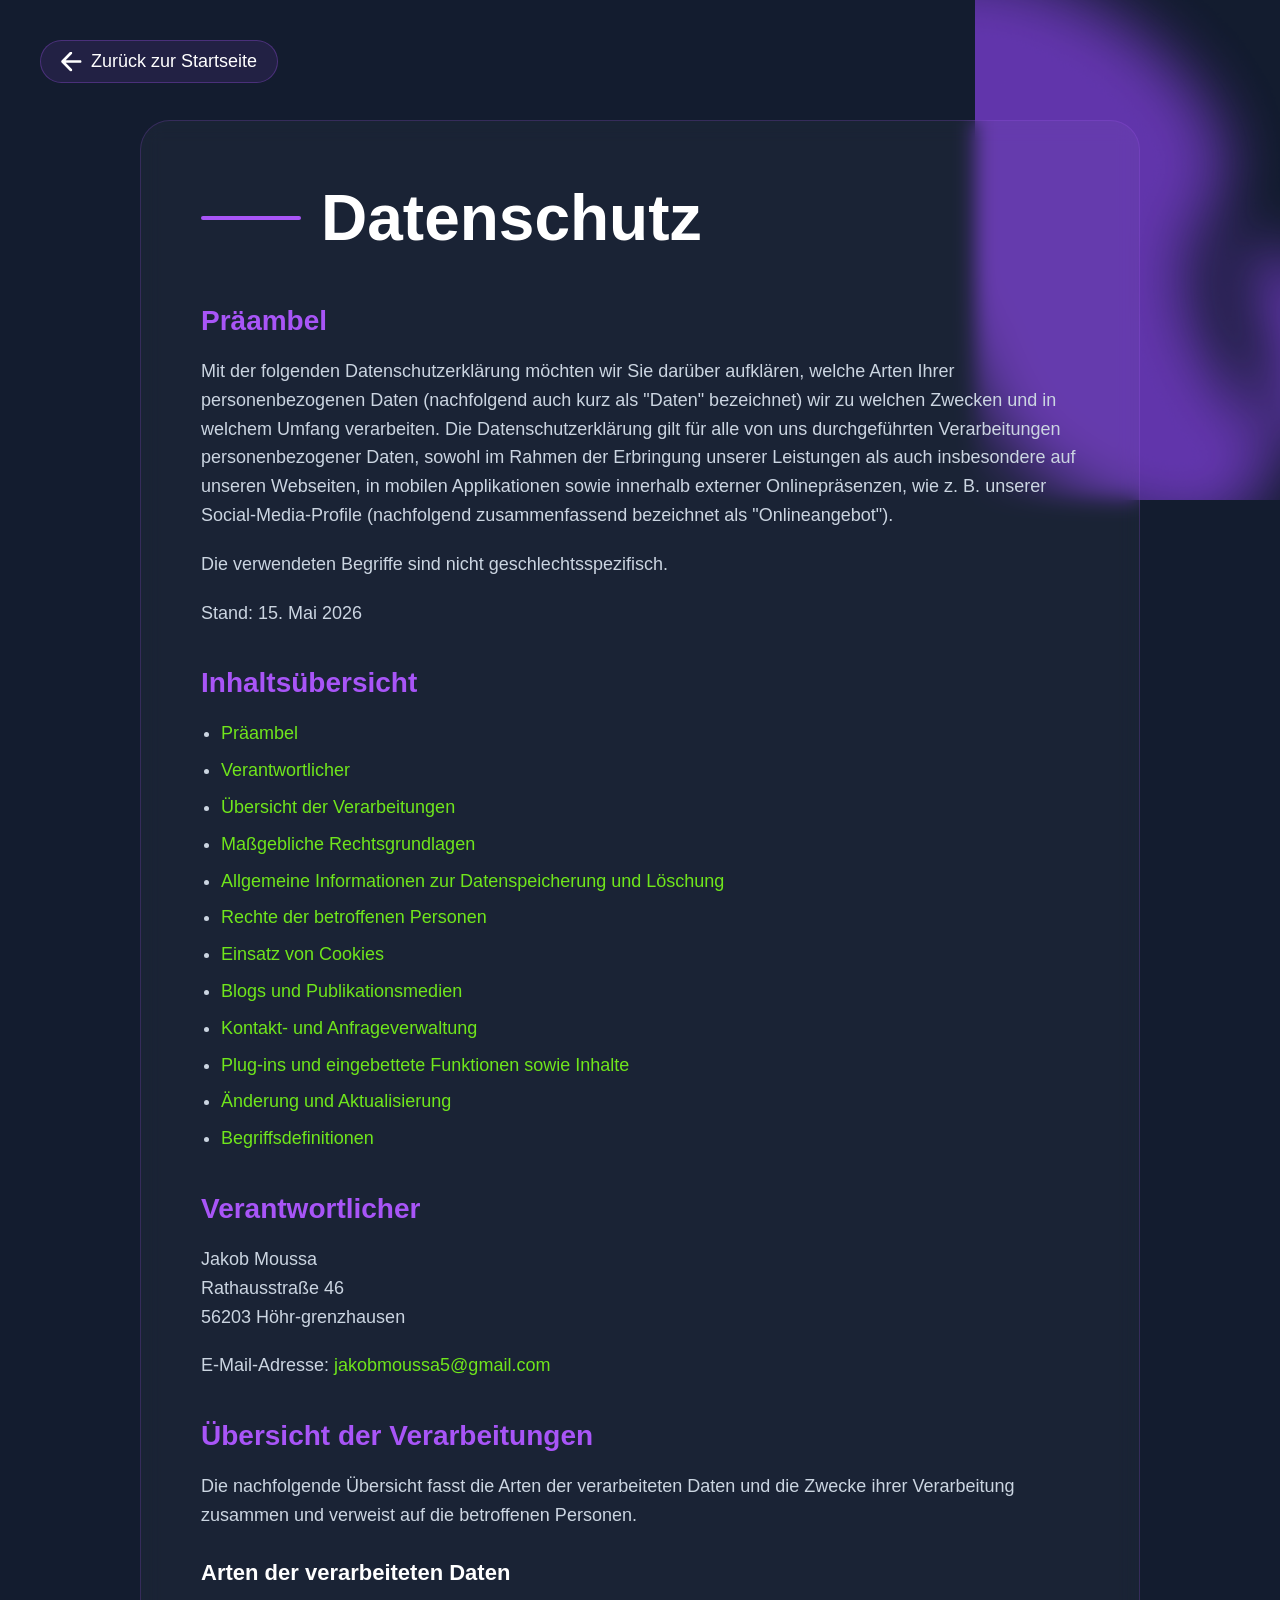
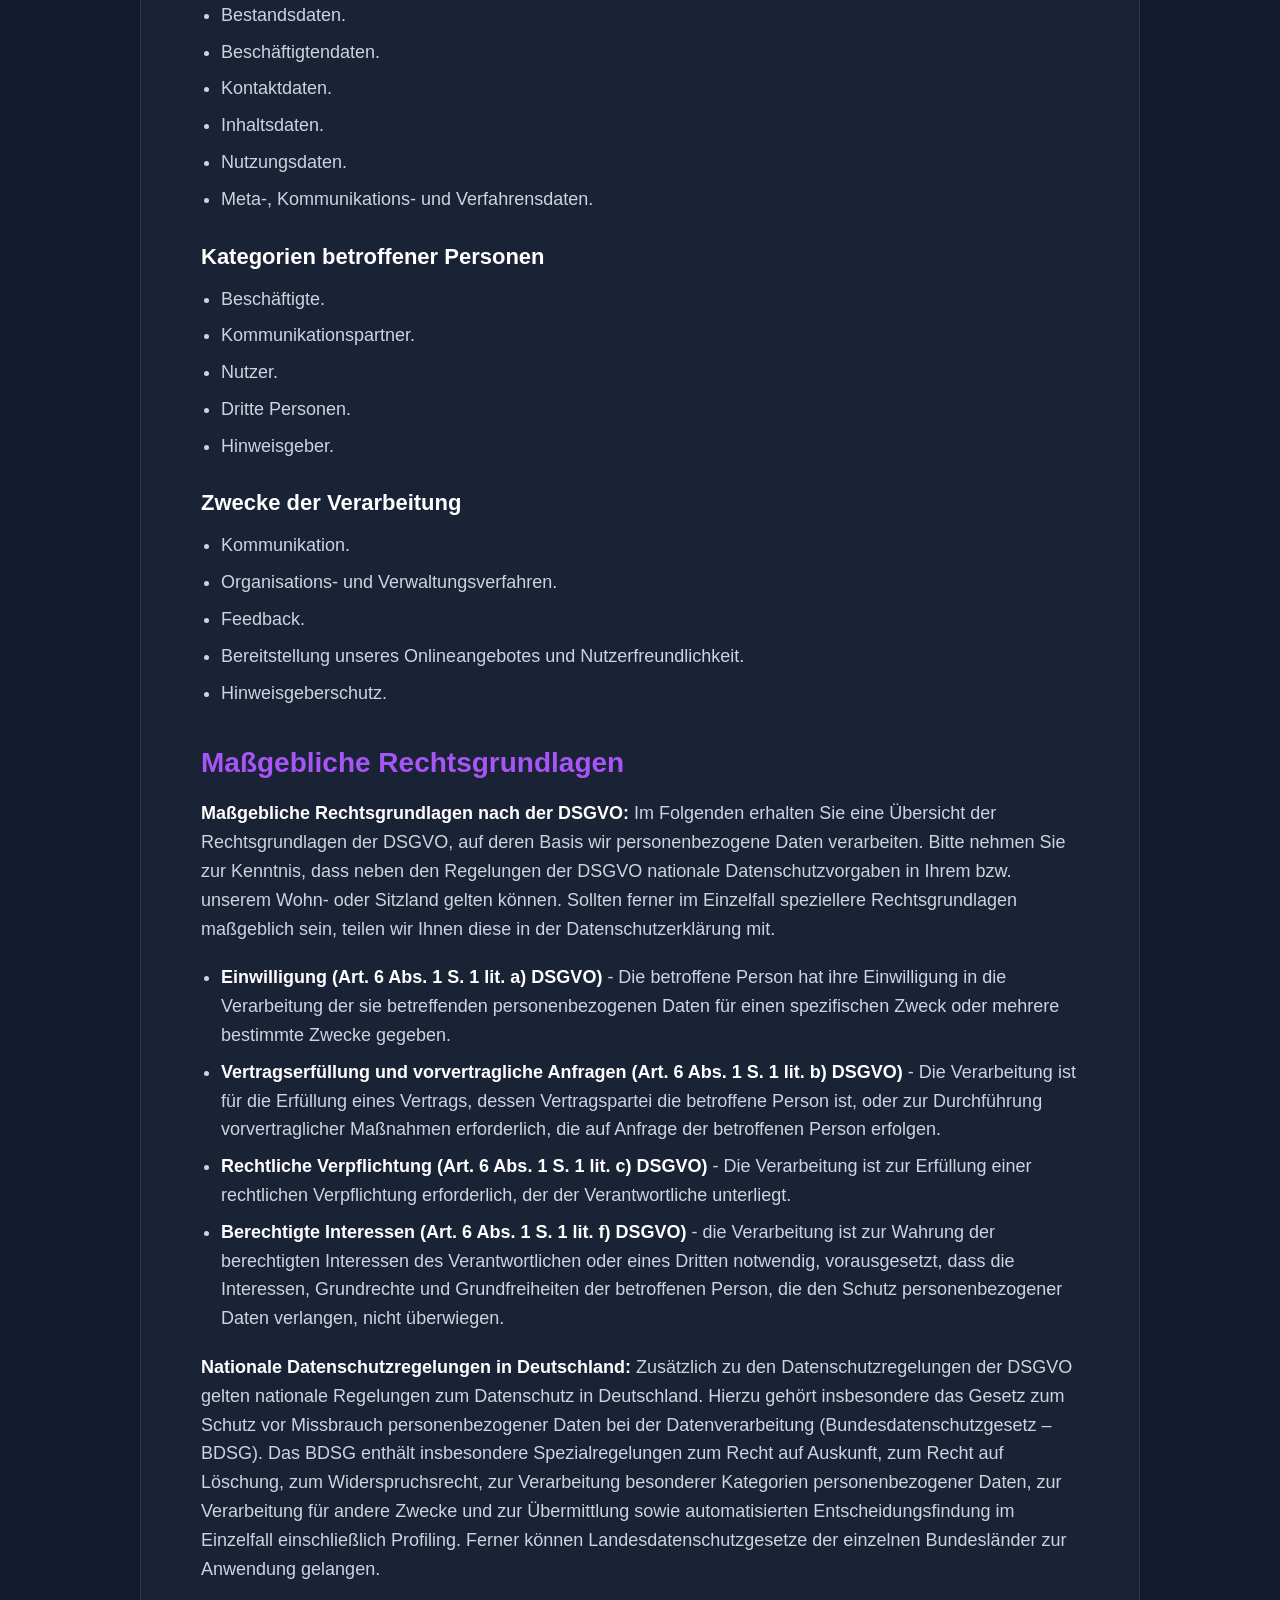
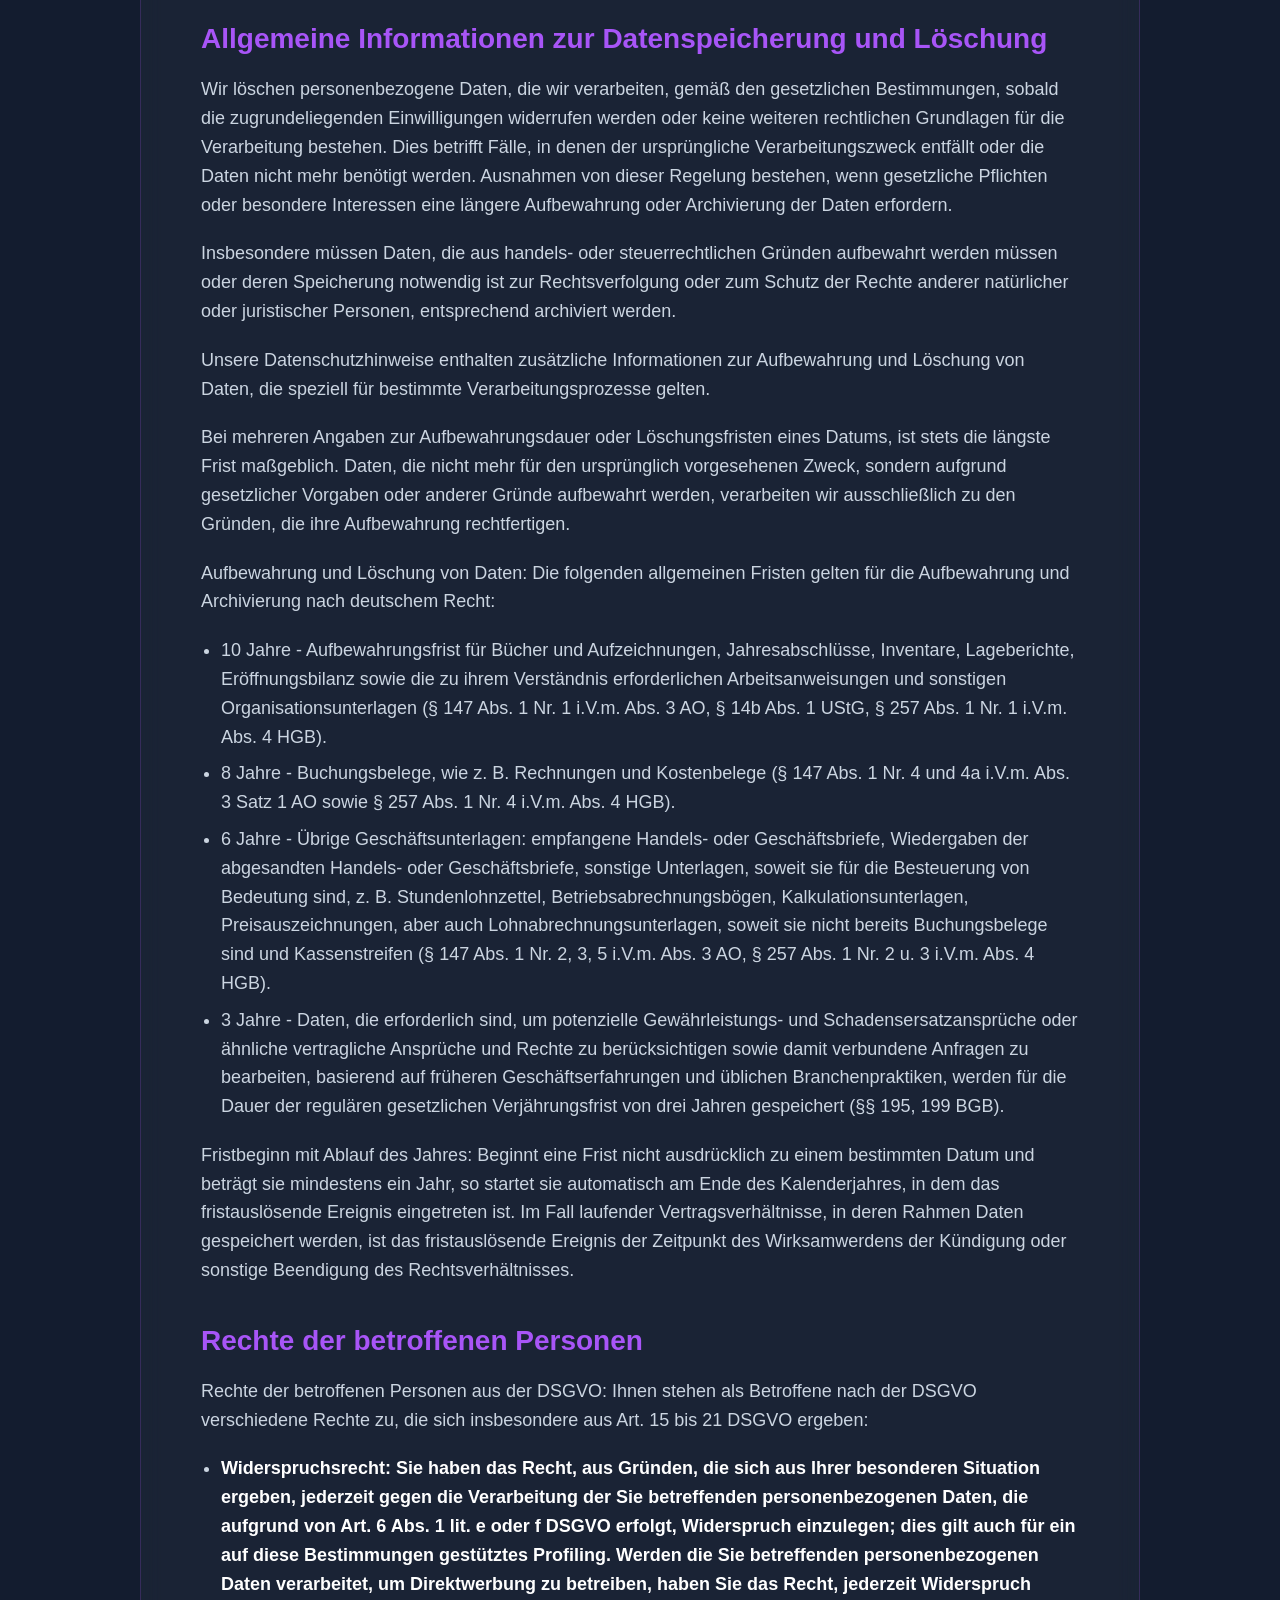
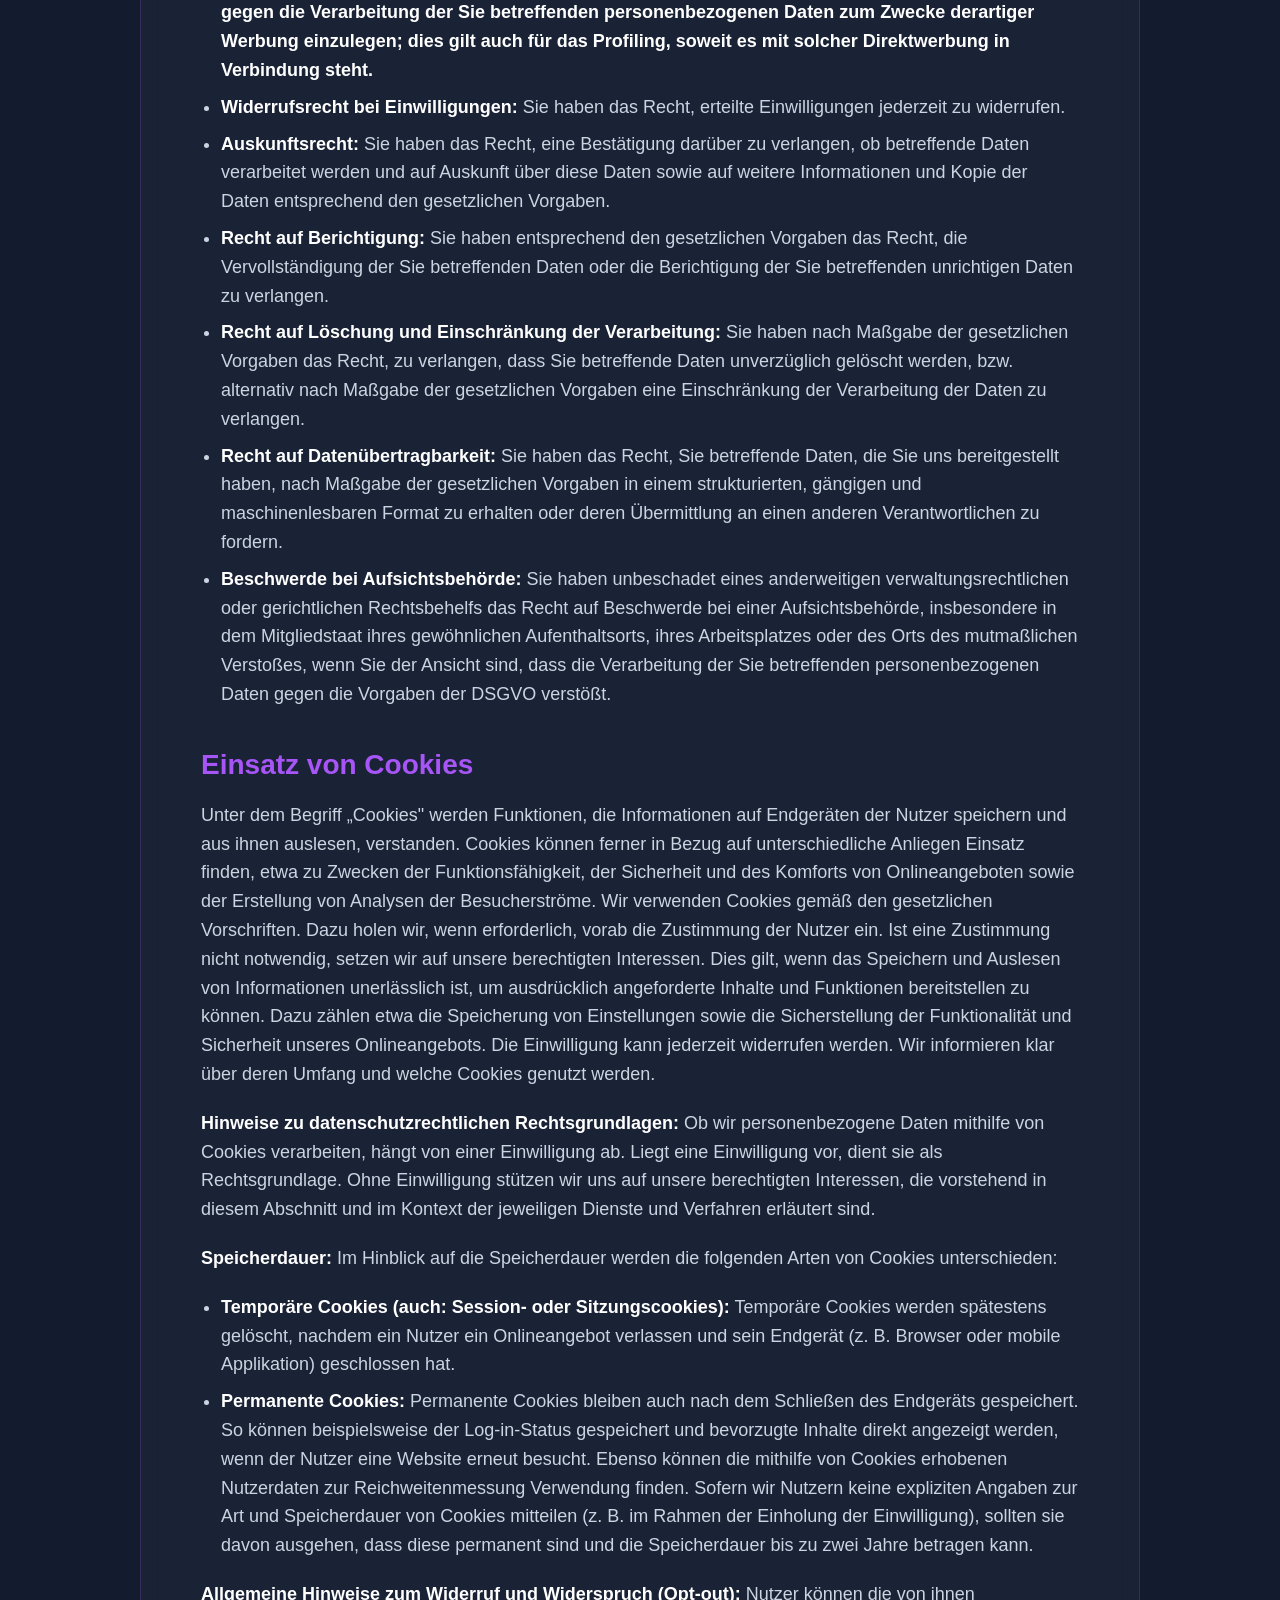
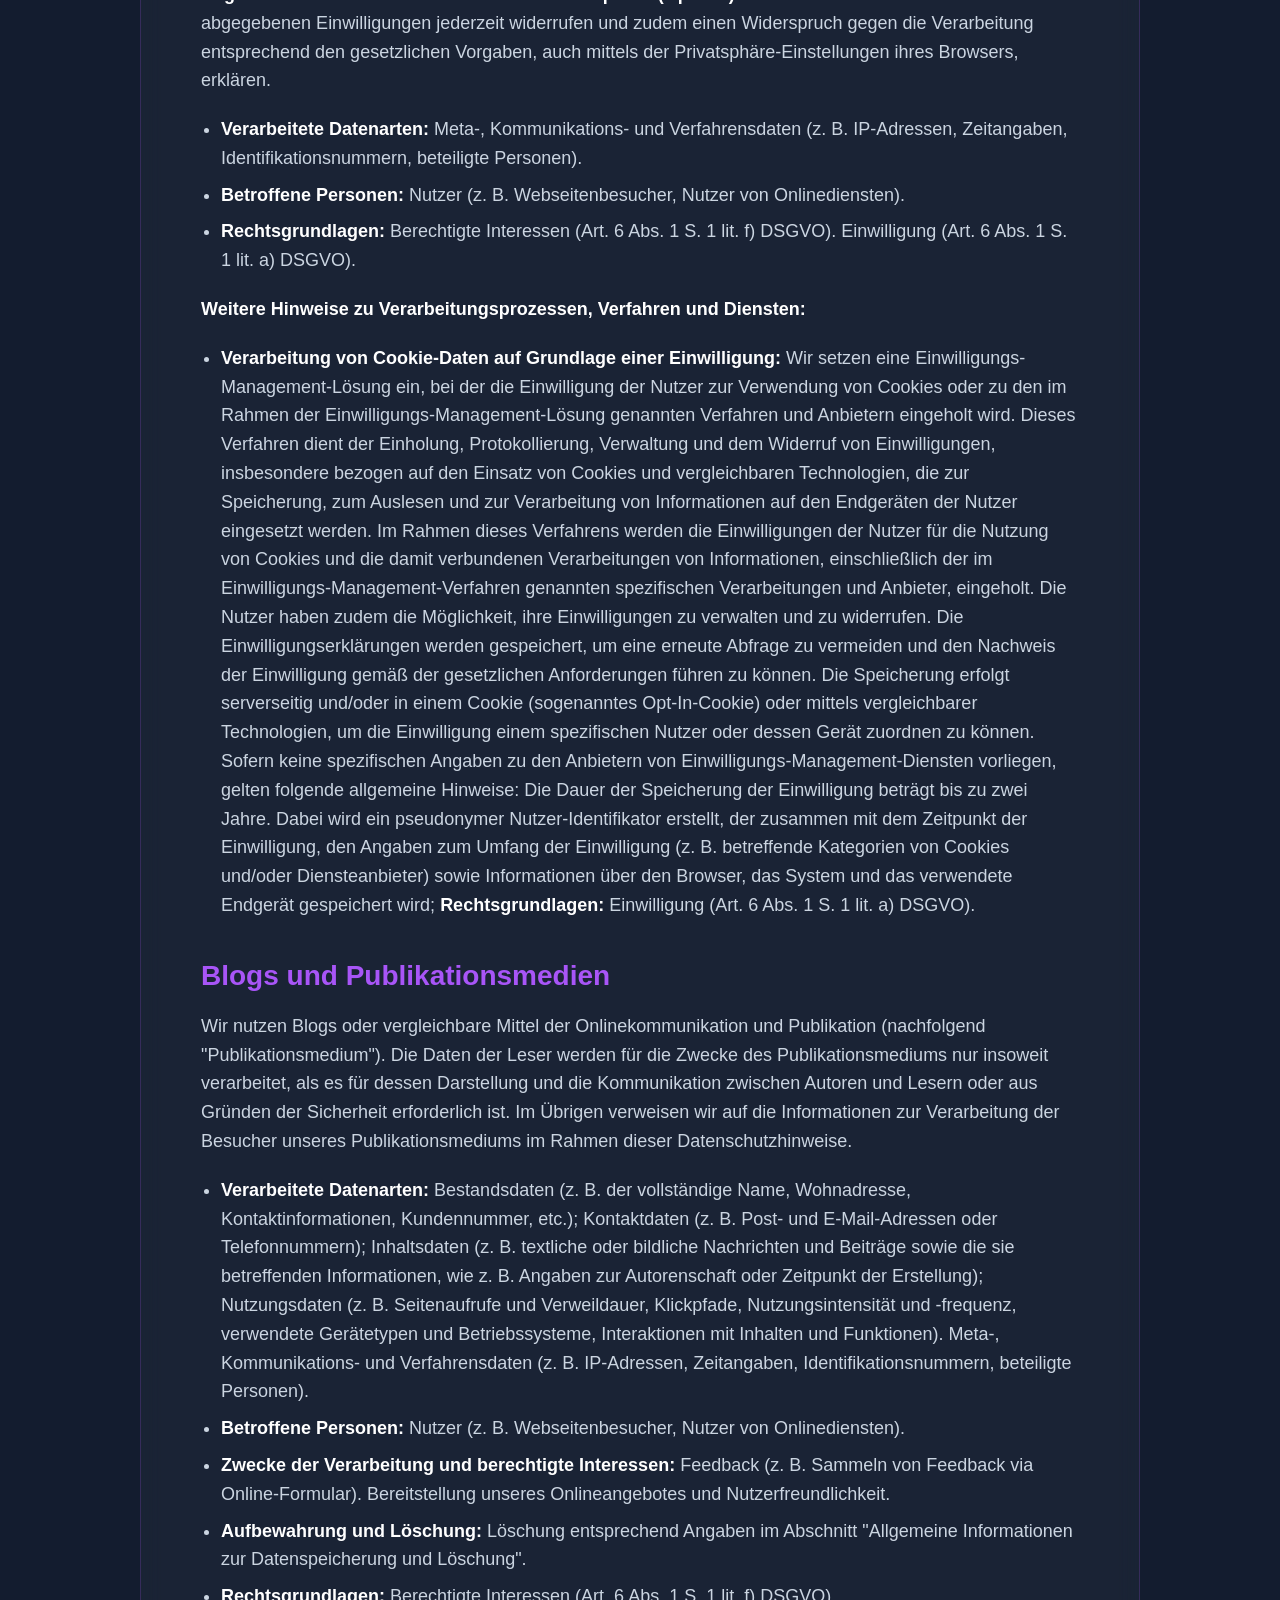
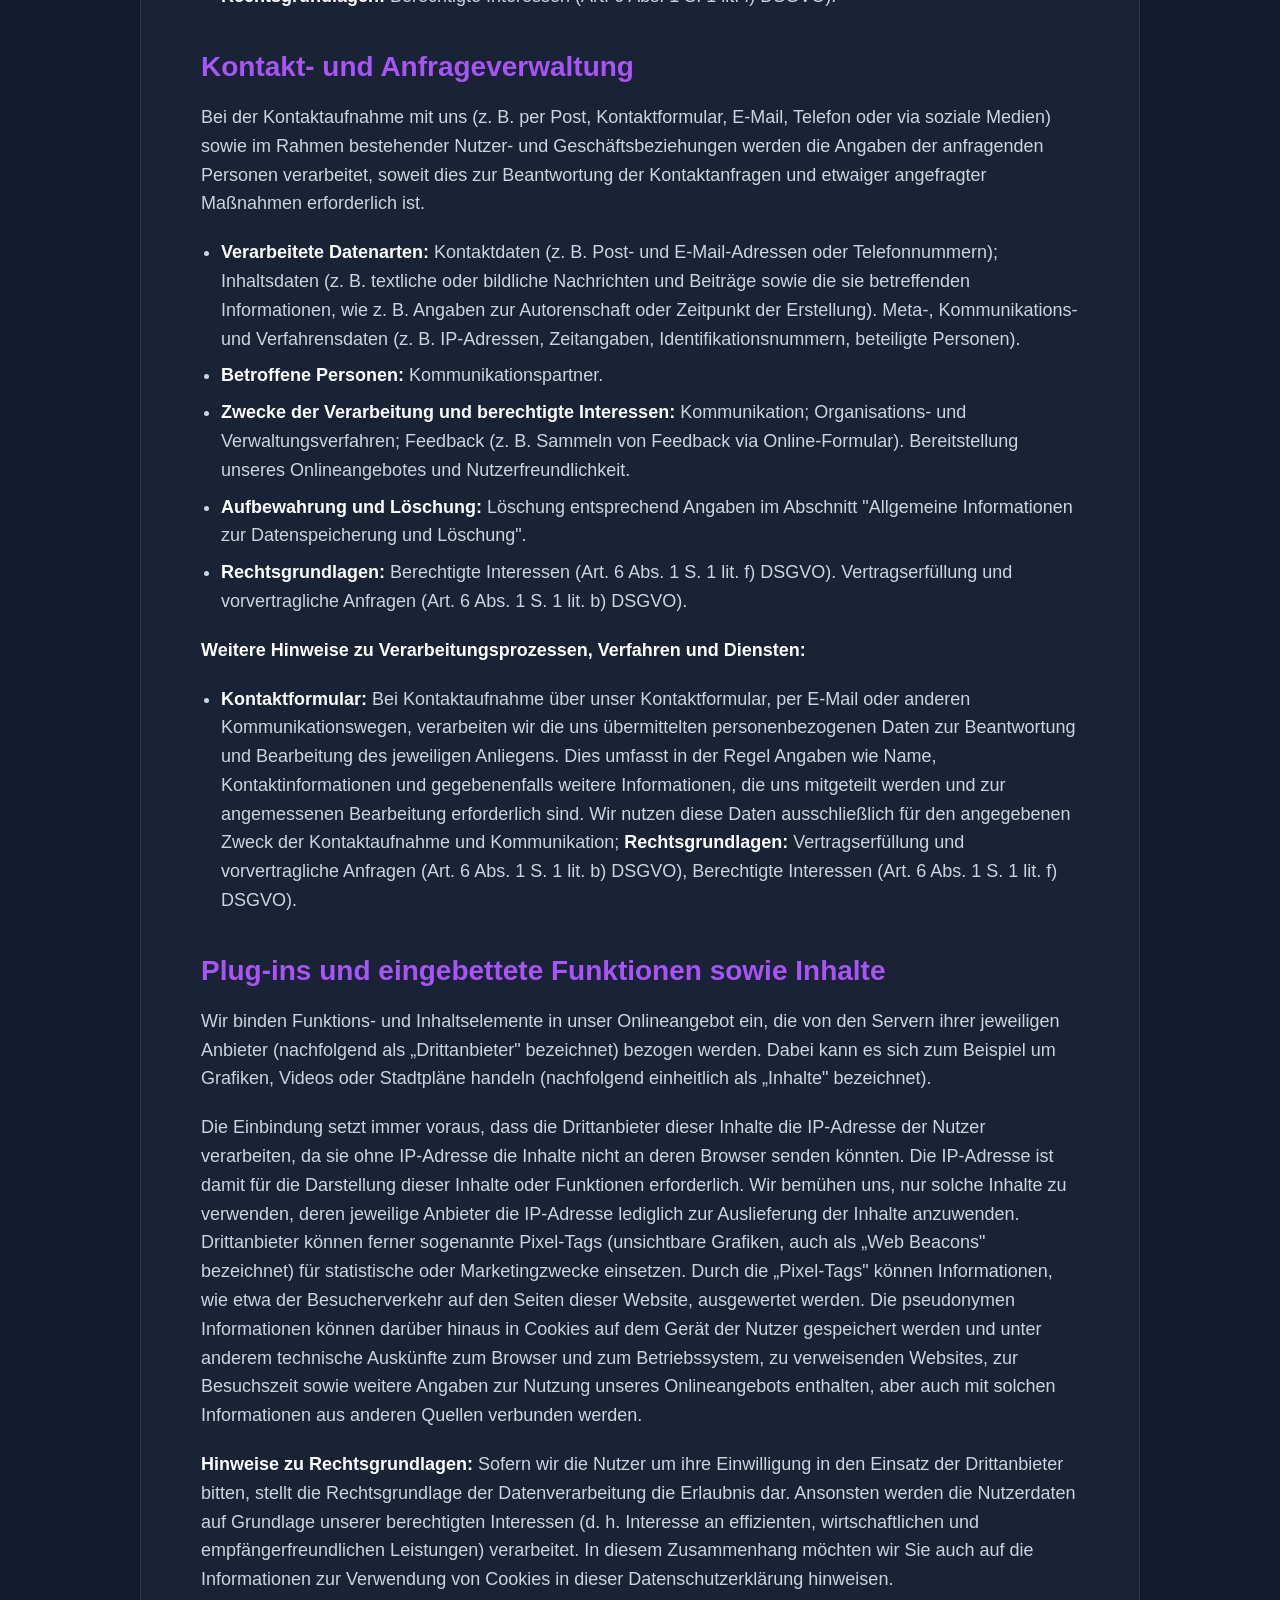
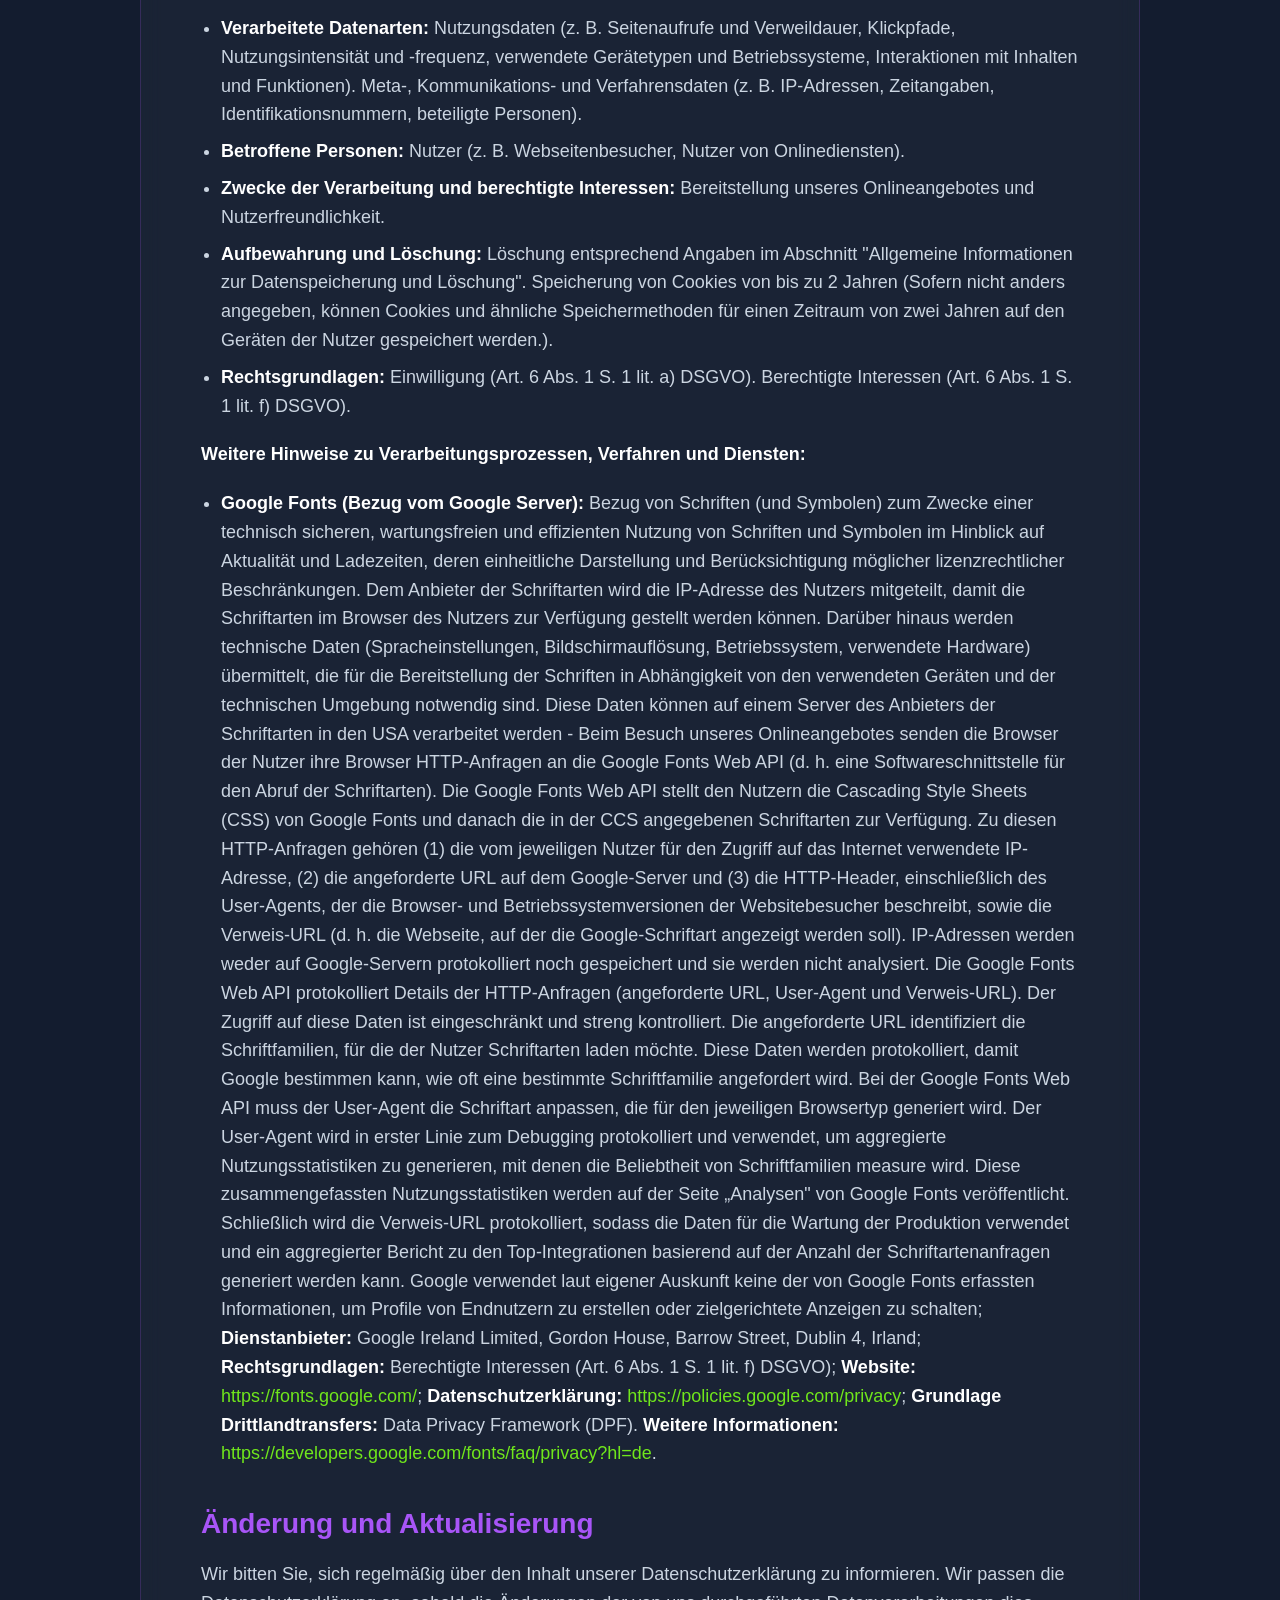
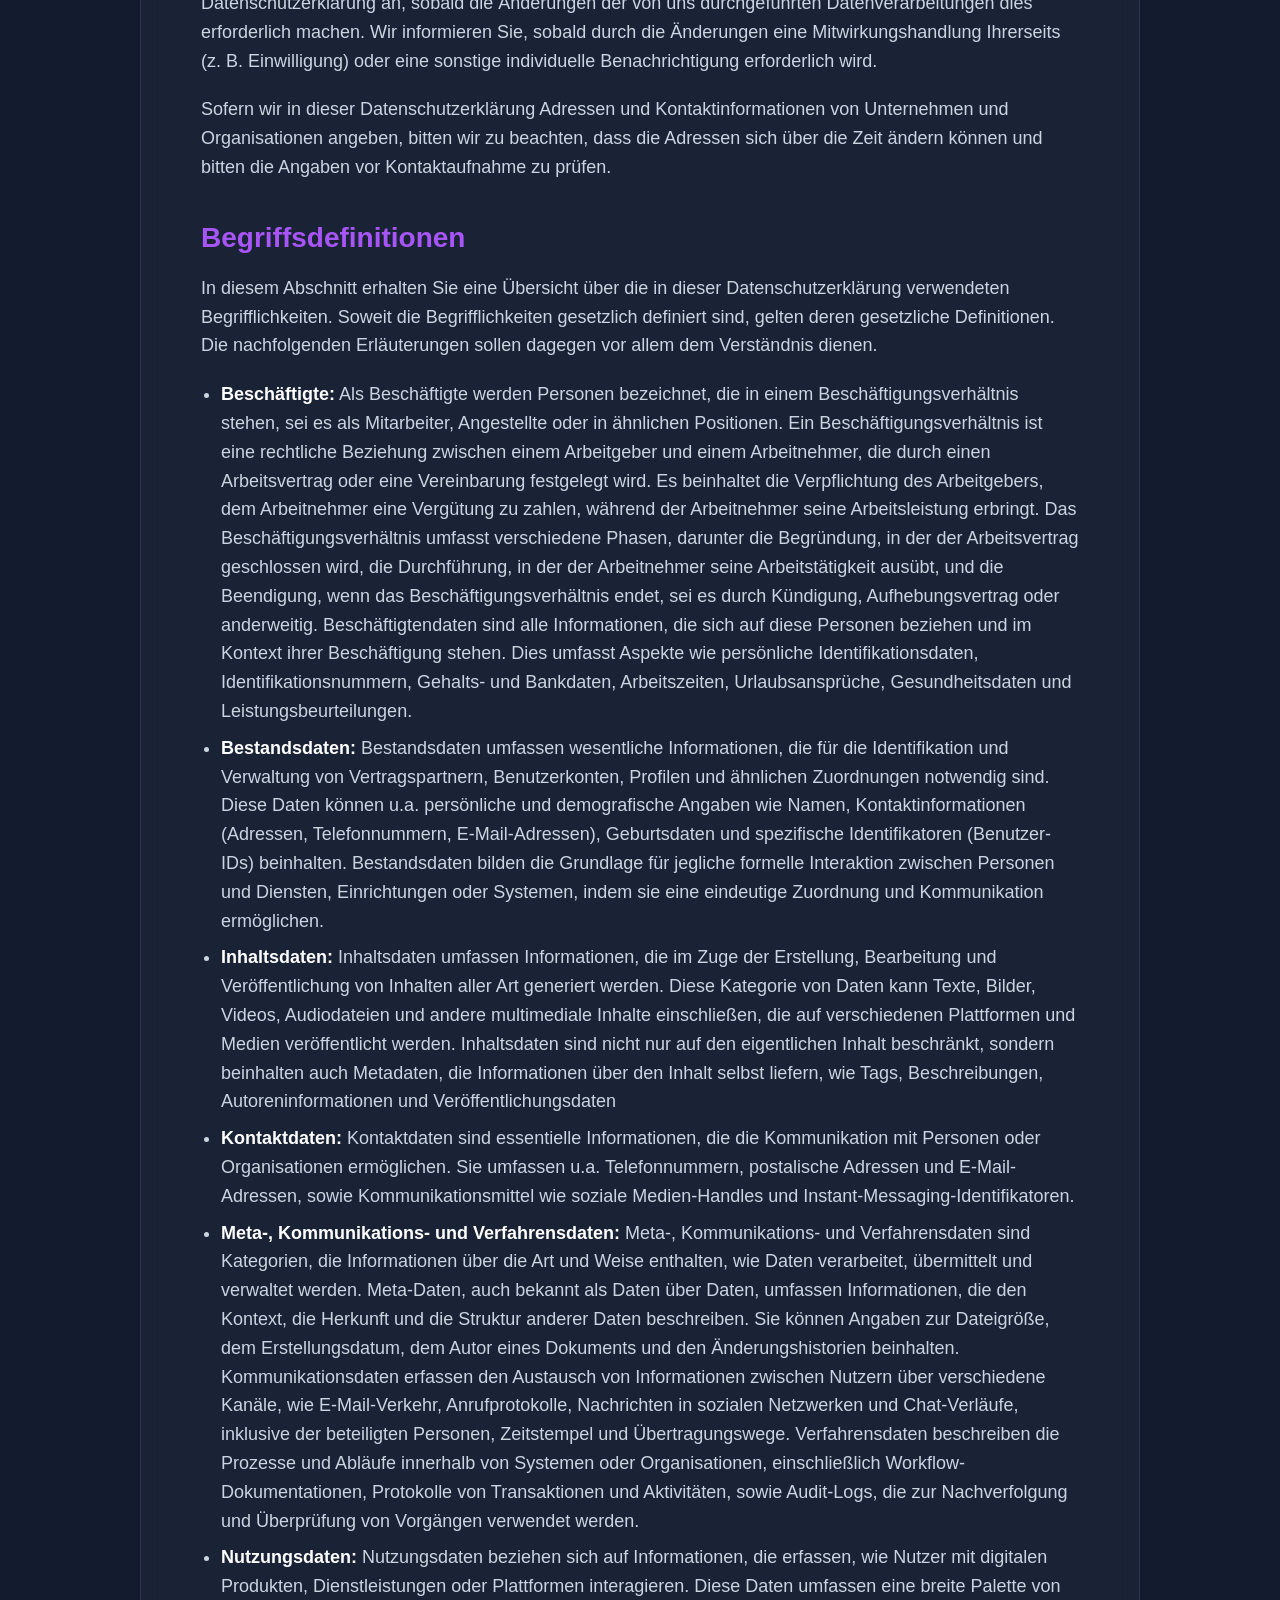
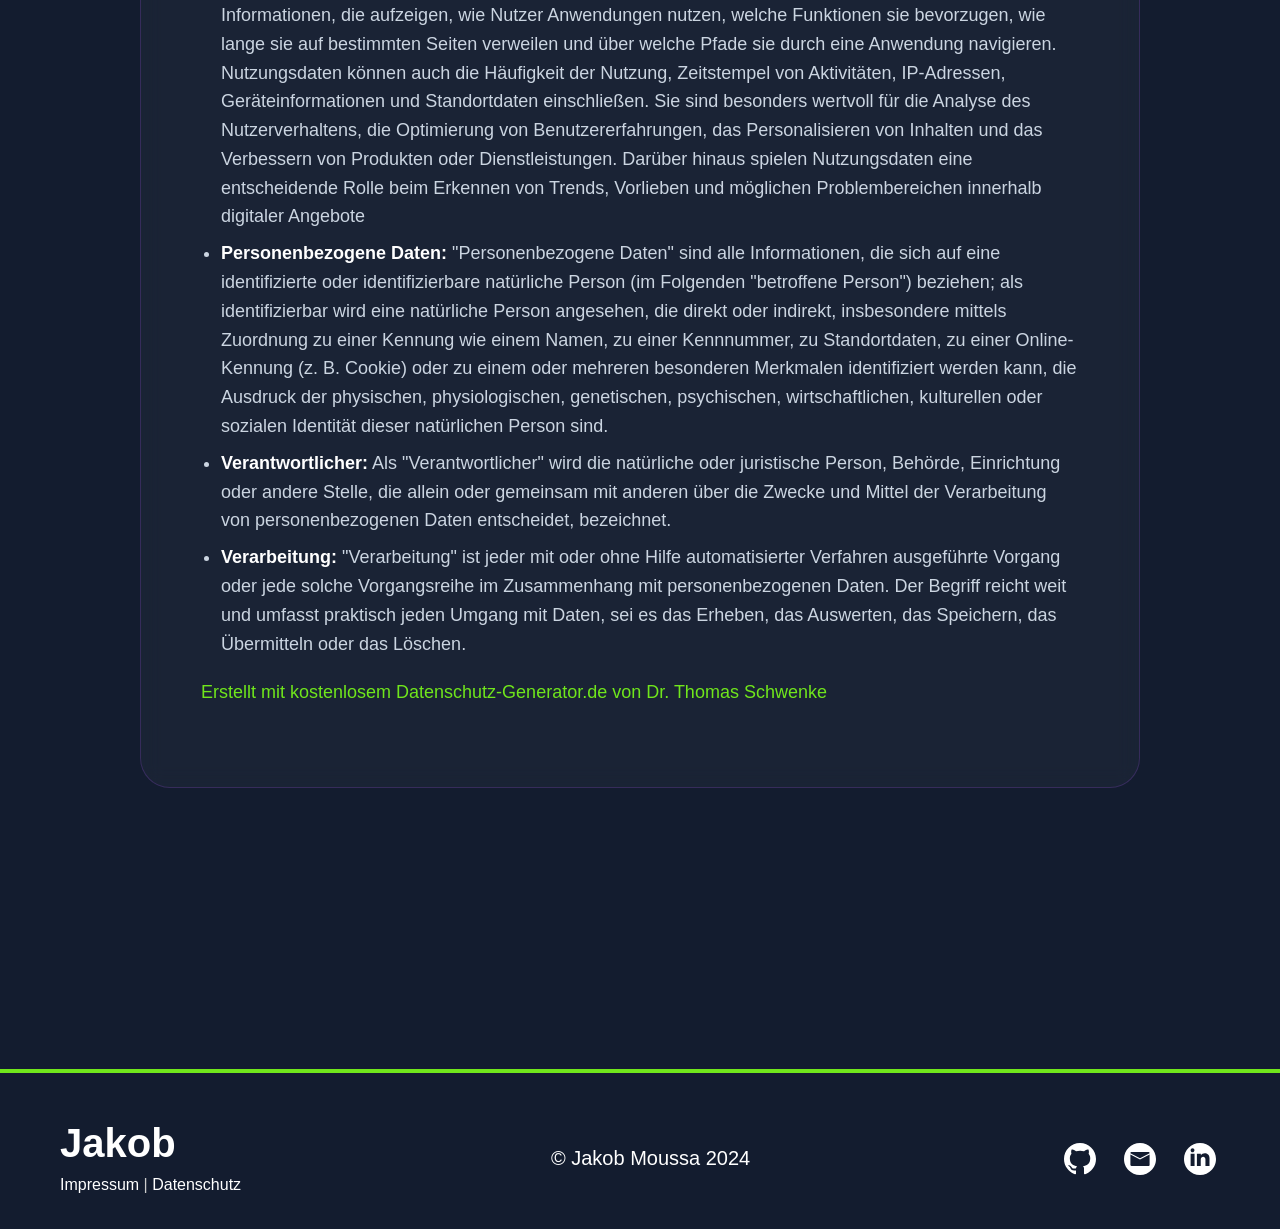
==== datenschutz.html @ 1c4a15f9 "add impressum & datenschutz files" ====
<!DOCTYPE html>
<html lang="de">

<head>
    <meta charset="UTF-8">
    <meta name="viewport" content="width=device-width, initial-scale=1.0">
    <title>Datenschutz - Jakob Moussa</title>

    <link rel="stylesheet" href="css/stlye.css">
    <link rel="stylesheet" href="css/legal.css">
    <link rel="stylesheet" href="css/contact-footer.css">
    <link rel="icon" href="assets/images/jm-icon.png">
</head>

<body>

    <section class="legal-section">
        <a href="index.html" class="back-btn">
            <img src="assets/images/icons/arrow.svg" alt="Back">
            Zurück zur Startseite
        </a>

        <img class="legal-purple-shadow" src="assets/images/Purple shadow 4.png" alt="glow-purple">
        <img class="legal-green-shadow" src="assets/images/Green shadow 2 (1).png" alt="glow-green">

        <div class="legal-container">
            <div class="legal-headline-container">
                <span class="line"></span>
                <h1 class="legal-headline">Datenschutz</h1>
            </div>

            <div class="legal-content">
                <h2 id="m716">Präambel</h2>
                <p>Mit der folgenden Datenschutzerklärung möchten wir Sie darüber aufklären, welche Arten Ihrer personenbezogenen Daten (nachfolgend auch kurz als "Daten" bezeichnet) wir zu welchen Zwecken und in welchem Umfang verarbeiten. Die Datenschutzerklärung gilt für alle von uns durchgeführten Verarbeitungen personenbezogener Daten, sowohl im Rahmen der Erbringung unserer Leistungen als auch insbesondere auf unseren Webseiten, in mobilen Applikationen sowie innerhalb externer Onlinepräsenzen, wie z. B. unserer Social-Media-Profile (nachfolgend zusammenfassend bezeichnet als "Onlineangebot").</p>
                <p>Die verwendeten Begriffe sind nicht geschlechtsspezifisch.</p>
                <p>Stand: 15. Mai 2026</p>

                <h2>Inhaltsübersicht</h2> 
                <ul class="index">
                    <li><a class="index-link" href="#m716">Präambel</a></li>
                    <li><a class="index-link" href="#m3">Verantwortlicher</a></li>
                    <li><a class="index-link" href="#mOverview">Übersicht der Verarbeitungen</a></li>
                    <li><a class="index-link" href="#m2427">Maßgebliche Rechtsgrundlagen</a></li>
                    <li><a class="index-link" href="#m12">Allgemeine Informationen zur Datenspeicherung und Löschung</a></li>
                    <li><a class="index-link" href="#m10">Rechte der betroffenen Personen</a></li>
                    <li><a class="index-link" href="#m134">Einsatz von Cookies</a></li>
                    <li><a class="index-link" href="#m104">Blogs und Publikationsmedien</a></li>
                    <li><a class="index-link" href="#m182">Kontakt- und Anfrageverwaltung</a></li>
                    <li><a class="index-link" href="#m328">Plug-ins und eingebettete Funktionen sowie Inhalte</a></li>
                    <li><a class="index-link" href="#m15">Änderung und Aktualisierung</a></li>
                    <li><a class="index-link" href="#m42">Begriffsdefinitionen</a></li>
                </ul>

                <h2 id="m3">Verantwortlicher</h2>
                <p>Jakob Moussa<br>Rathausstraße 46<br>56203 Höhr-grenzhausen </p>
                <p>E-Mail-Adresse: <a href="mailto:jakobmoussa5@gmail.com">jakobmoussa5@gmail.com</a></p>

                <h2 id="mOverview">Übersicht der Verarbeitungen</h2>
                <p>Die nachfolgende Übersicht fasst die Arten der verarbeiteten Daten und die Zwecke ihrer Verarbeitung zusammen und verweist auf die betroffenen Personen.</p>
                
                <h3>Arten der verarbeiteten Daten</h3>
                <ul>
                    <li>Bestandsdaten.</li>
                    <li>Beschäftigtendaten.</li>
                    <li>Kontaktdaten.</li>
                    <li>Inhaltsdaten.</li>
                    <li>Nutzungsdaten.</li>
                    <li>Meta-, Kommunikations- und Verfahrensdaten.</li>
                </ul>
                
                <h3>Kategorien betroffener Personen</h3>
                <ul>
                    <li>Beschäftigte.</li>
                    <li>Kommunikationspartner.</li>
                    <li>Nutzer.</li>
                    <li>Dritte Personen.</li>
                    <li>Hinweisgeber.</li>
                </ul>
                
                <h3>Zwecke der Verarbeitung</h3>
                <ul>
                    <li>Kommunikation.</li>
                    <li>Organisations- und Verwaltungsverfahren.</li>
                    <li>Feedback.</li>
                    <li>Bereitstellung unseres Onlineangebotes und Nutzerfreundlichkeit.</li>
                    <li>Hinweisgeberschutz.</li>
                </ul>
                
                <h2 id="m2427">Maßgebliche Rechtsgrundlagen</h2>
                <p><strong>Maßgebliche Rechtsgrundlagen nach der DSGVO: </strong>Im Folgenden erhalten Sie eine Übersicht der Rechtsgrundlagen der DSGVO, auf deren Basis wir personenbezogene Daten verarbeiten. Bitte nehmen Sie zur Kenntnis, dass neben den Regelungen der DSGVO nationale Datenschutzvorgaben in Ihrem bzw. unserem Wohn- oder Sitzland gelten können. Sollten ferner im Einzelfall speziellere Rechtsgrundlagen maßgeblich sein, teilen wir Ihnen diese in der Datenschutzerklärung mit.</p>
                <ul>
                    <li><strong>Einwilligung (Art. 6 Abs. 1 S. 1 lit. a) DSGVO)</strong> - Die betroffene Person hat ihre Einwilligung in die Verarbeitung der sie betreffenden personenbezogenen Daten für einen spezifischen Zweck oder mehrere bestimmte Zwecke gegeben.</li>
                    <li><strong>Vertragserfüllung und vorvertragliche Anfragen (Art. 6 Abs. 1 S. 1 lit. b) DSGVO)</strong> - Die Verarbeitung ist für die Erfüllung eines Vertrags, dessen Vertragspartei die betroffene Person ist, oder zur Durchführung vorvertraglicher Maßnahmen erforderlich, die auf Anfrage der betroffenen Person erfolgen.</li>
                    <li><strong>Rechtliche Verpflichtung (Art. 6 Abs. 1 S. 1 lit. c) DSGVO)</strong> - Die Verarbeitung ist zur Erfüllung einer rechtlichen Verpflichtung erforderlich, der der Verantwortliche unterliegt.</li>
                    <li><strong>Berechtigte Interessen (Art. 6 Abs. 1 S. 1 lit. f) DSGVO)</strong> - die Verarbeitung ist zur Wahrung der berechtigten Interessen des Verantwortlichen oder eines Dritten notwendig, vorausgesetzt, dass die Interessen, Grundrechte und Grundfreiheiten der betroffenen Person, die den Schutz personenbezogener Daten verlangen, nicht überwiegen.</li>
                </ul>
                <p><strong>Nationale Datenschutzregelungen in Deutschland: </strong>Zusätzlich zu den Datenschutzregelungen der DSGVO gelten nationale Regelungen zum Datenschutz in Deutschland. Hierzu gehört insbesondere das Gesetz zum Schutz vor Missbrauch personenbezogener Daten bei der Datenverarbeitung (Bundesdatenschutzgesetz – BDSG). Das BDSG enthält insbesondere Spezialregelungen zum Recht auf Auskunft, zum Recht auf Löschung, zum Widerspruchsrecht, zur Verarbeitung besonderer Kategorien personenbezogener Daten, zur Verarbeitung für andere Zwecke und zur Übermittlung sowie automatisierten Entscheidungsfindung im Einzelfall einschließlich Profiling. Ferner können Landesdatenschutzgesetze der einzelnen Bundesländer zur Anwendung gelangen.</p>

                <h2 id="m12">Allgemeine Informationen zur Datenspeicherung und Löschung</h2>
                <p>Wir löschen personenbezogene Daten, die wir verarbeiten, gemäß den gesetzlichen Bestimmungen, sobald die zugrundeliegenden Einwilligungen widerrufen werden oder keine weiteren rechtlichen Grundlagen für die Verarbeitung bestehen. Dies betrifft Fälle, in denen der ursprüngliche Verarbeitungszweck entfällt oder die Daten nicht mehr benötigt werden. Ausnahmen von dieser Regelung bestehen, wenn gesetzliche Pflichten oder besondere Interessen eine längere Aufbewahrung oder Archivierung der Daten erfordern.</p>
                <p>Insbesondere müssen Daten, die aus handels- oder steuerrechtlichen Gründen aufbewahrt werden müssen oder deren Speicherung notwendig ist zur Rechtsverfolgung oder zum Schutz der Rechte anderer natürlicher oder juristischer Personen, entsprechend archiviert werden.</p>
                <p>Unsere Datenschutzhinweise enthalten zusätzliche Informationen zur Aufbewahrung und Löschung von Daten, die speziell für bestimmte Verarbeitungsprozesse gelten.</p>
                <p>Bei mehreren Angaben zur Aufbewahrungsdauer oder Löschungsfristen eines Datums, ist stets die längste Frist maßgeblich. Daten, die nicht mehr für den ursprünglich vorgesehenen Zweck, sondern aufgrund gesetzlicher Vorgaben oder anderer Gründe aufbewahrt werden, verarbeiten wir ausschließlich zu den Gründen, die ihre Aufbewahrung rechtfertigen.</p>
                <p>Aufbewahrung und Löschung von Daten: Die folgenden allgemeinen Fristen gelten für die Aufbewahrung und Archivierung nach deutschem Recht:</p>
                <ul> 
                    <li>10 Jahre - Aufbewahrungsfrist für Bücher und Aufzeichnungen, Jahresabschlüsse, Inventare, Lageberichte, Eröffnungsbilanz sowie die zu ihrem Verständnis erforderlichen Arbeitsanweisungen und sonstigen Organisationsunterlagen (§ 147 Abs. 1 Nr. 1 i.V.m. Abs. 3 AO, § 14b Abs. 1 UStG, § 257 Abs. 1 Nr. 1 i.V.m. Abs. 4 HGB).</li>
                    <li>8 Jahre - Buchungsbelege, wie z. B. Rechnungen und Kostenbelege (§ 147 Abs. 1 Nr. 4 und 4a i.V.m. Abs. 3 Satz 1 AO sowie § 257 Abs. 1 Nr. 4 i.V.m. Abs. 4 HGB).</li>
                    <li>6 Jahre - Übrige Geschäftsunterlagen: empfangene Handels- oder Geschäftsbriefe, Wiedergaben der abgesandten Handels- oder Geschäftsbriefe, sonstige Unterlagen, soweit sie für die Besteuerung von Bedeutung sind, z. B. Stundenlohnzettel, Betriebsabrechnungsbögen, Kalkulationsunterlagen, Preisauszeichnungen, aber auch Lohnabrechnungsunterlagen, soweit sie nicht bereits Buchungsbelege sind und Kassenstreifen (§ 147 Abs. 1 Nr. 2, 3, 5 i.V.m. Abs. 3 AO, § 257 Abs. 1 Nr. 2 u. 3 i.V.m. Abs. 4 HGB).</li>
                    <li>3 Jahre - Daten, die erforderlich sind, um potenzielle Gewährleistungs- und Schadensersatzansprüche oder ähnliche vertragliche Ansprüche und Rechte zu berücksichtigen sowie damit verbundene Anfragen zu bearbeiten, basierend auf früheren Geschäftserfahrungen und üblichen Branchenpraktiken, werden für die Dauer der regulären gesetzlichen Verjährungsfrist von drei Jahren gespeichert (§§ 195, 199 BGB).</li> 
                </ul>
                <p>Fristbeginn mit Ablauf des Jahres: Beginnt eine Frist nicht ausdrücklich zu einem bestimmten Datum und beträgt sie mindestens ein Jahr, so startet sie automatisch am Ende des Kalenderjahres, in dem das fristauslösende Ereignis eingetreten ist. Im Fall laufender Vertragsverhältnisse, in deren Rahmen Daten gespeichert werden, ist das fristauslösende Ereignis der Zeitpunkt des Wirksamwerdens der Kündigung oder sonstige Beendigung des Rechtsverhältnisses.</p>

                <h2 id="m10">Rechte der betroffenen Personen</h2>
                <p>Rechte der betroffenen Personen aus der DSGVO: Ihnen stehen als Betroffene nach der DSGVO verschiedene Rechte zu, die sich insbesondere aus Art. 15 bis 21 DSGVO ergeben:</p>
                <ul>
                    <li><strong>Widerspruchsrecht: Sie haben das Recht, aus Gründen, die sich aus Ihrer besonderen Situation ergeben, jederzeit gegen die Verarbeitung der Sie betreffenden personenbezogenen Daten, die aufgrund von Art. 6 Abs. 1 lit. e oder f DSGVO erfolgt, Widerspruch einzulegen; dies gilt auch für ein auf diese Bestimmungen gestütztes Profiling. Werden die Sie betreffenden personenbezogenen Daten verarbeitet, um Direktwerbung zu betreiben, haben Sie das Recht, jederzeit Widerspruch gegen die Verarbeitung der Sie betreffenden personenbezogenen Daten zum Zwecke derartiger Werbung einzulegen; dies gilt auch für das Profiling, soweit es mit solcher Direktwerbung in Verbindung steht.</strong></li>
                    <li><strong>Widerrufsrecht bei Einwilligungen:</strong> Sie haben das Recht, erteilte Einwilligungen jederzeit zu widerrufen.</li>
                    <li><strong>Auskunftsrecht:</strong> Sie haben das Recht, eine Bestätigung darüber zu verlangen, ob betreffende Daten verarbeitet werden und auf Auskunft über diese Daten sowie auf weitere Informationen und Kopie der Daten entsprechend den gesetzlichen Vorgaben.</li>
                    <li><strong>Recht auf Berichtigung:</strong> Sie haben entsprechend den gesetzlichen Vorgaben das Recht, die Vervollständigung der Sie betreffenden Daten oder die Berichtigung der Sie betreffenden unrichtigen Daten zu verlangen.</li>
                    <li><strong>Recht auf Löschung und Einschränkung der Verarbeitung:</strong> Sie haben nach Maßgabe der gesetzlichen Vorgaben das Recht, zu verlangen, dass Sie betreffende Daten unverzüglich gelöscht werden, bzw. alternativ nach Maßgabe der gesetzlichen Vorgaben eine Einschränkung der Verarbeitung der Daten zu verlangen.</li>
                    <li><strong>Recht auf Datenübertragbarkeit:</strong> Sie haben das Recht, Sie betreffende Daten, die Sie uns bereitgestellt haben, nach Maßgabe der gesetzlichen Vorgaben in einem strukturierten, gängigen und maschinenlesbaren Format zu erhalten oder deren Übermittlung an einen anderen Verantwortlichen zu fordern.</li>
                    <li><strong>Beschwerde bei Aufsichtsbehörde:</strong> Sie haben unbeschadet eines anderweitigen verwaltungsrechtlichen oder gerichtlichen Rechtsbehelfs das Recht auf Beschwerde bei einer Aufsichtsbehörde, insbesondere in dem Mitgliedstaat ihres gewöhnlichen Aufenthaltsorts, ihres Arbeitsplatzes oder des Orts des mutmaßlichen Verstoßes, wenn Sie der Ansicht sind, dass die Verarbeitung der Sie betreffenden personenbezogenen Daten gegen die Vorgaben der DSGVO verstößt.</li>
                </ul>

                <h2 id="m134">Einsatz von Cookies</h2>
                <p>Unter dem Begriff „Cookies" werden Funktionen, die Informationen auf Endgeräten der Nutzer speichern und aus ihnen auslesen, verstanden. Cookies können ferner in Bezug auf unterschiedliche Anliegen Einsatz finden, etwa zu Zwecken der Funktionsfähigkeit, der Sicherheit und des Komforts von Onlineangeboten sowie der Erstellung von Analysen der Besucherströme. Wir verwenden Cookies gemäß den gesetzlichen Vorschriften. Dazu holen wir, wenn erforderlich, vorab die Zustimmung der Nutzer ein. Ist eine Zustimmung nicht notwendig, setzen wir auf unsere berechtigten Interessen. Dies gilt, wenn das Speichern und Auslesen von Informationen unerlässlich ist, um ausdrücklich angeforderte Inhalte und Funktionen bereitstellen zu können. Dazu zählen etwa die Speicherung von Einstellungen sowie die Sicherstellung der Funktionalität und Sicherheit unseres Onlineangebots. Die Einwilligung kann jederzeit widerrufen werden. Wir informieren klar über deren Umfang und welche Cookies genutzt werden.</p>
                <p><strong>Hinweise zu datenschutzrechtlichen Rechtsgrundlagen: </strong>Ob wir personenbezogene Daten mithilfe von Cookies verarbeiten, hängt von einer Einwilligung ab. Liegt eine Einwilligung vor, dient sie als Rechtsgrundlage. Ohne Einwilligung stützen wir uns auf unsere berechtigten Interessen, die vorstehend in diesem Abschnitt und im Kontext der jeweiligen Dienste und Verfahren erläutert sind.</p>
                <p><strong>Speicherdauer: </strong>Im Hinblick auf die Speicherdauer werden die folgenden Arten von Cookies unterschieden:</p>
                <ul>
                    <li><strong>Temporäre Cookies (auch: Session- oder Sitzungscookies):</strong> Temporäre Cookies werden spätestens gelöscht, nachdem ein Nutzer ein Onlineangebot verlassen und sein Endgerät (z. B. Browser oder mobile Applikation) geschlossen hat.</li>
                    <li><strong>Permanente Cookies:</strong> Permanente Cookies bleiben auch nach dem Schließen des Endgeräts gespeichert. So können beispielsweise der Log-in-Status gespeichert und bevorzugte Inhalte direkt angezeigt werden, wenn der Nutzer eine Website erneut besucht. Ebenso können die mithilfe von Cookies erhobenen Nutzerdaten zur Reichweitenmessung Verwendung finden. Sofern wir Nutzern keine expliziten Angaben zur Art und Speicherdauer von Cookies mitteilen (z. B. im Rahmen der Einholung der Einwilligung), sollten sie davon ausgehen, dass diese permanent sind und die Speicherdauer bis zu zwei Jahre betragen kann.</li>
                </ul>
                <p><strong>Allgemeine Hinweise zum Widerruf und Widerspruch (Opt-out): </strong>Nutzer können die von ihnen abgegebenen Einwilligungen jederzeit widerrufen und zudem einen Widerspruch gegen die Verarbeitung entsprechend den gesetzlichen Vorgaben, auch mittels der Privatsphäre-Einstellungen ihres Browsers, erklären.</p>
                <ul class="m-elements">
                    <li><strong>Verarbeitete Datenarten:</strong> Meta-, Kommunikations- und Verfahrensdaten (z. B. IP-Adressen, Zeitangaben, Identifikationsnummern, beteiligte Personen).</li>
                    <li><strong>Betroffene Personen:</strong> Nutzer (z. B. Webseitenbesucher, Nutzer von Onlinediensten).</li>
                    <li class=""><strong>Rechtsgrundlagen:</strong> Berechtigte Interessen (Art. 6 Abs. 1 S. 1 lit. f) DSGVO). Einwilligung (Art. 6 Abs. 1 S. 1 lit. a) DSGVO).</li>
                </ul>
                <p><strong>Weitere Hinweise zu Verarbeitungsprozessen, Verfahren und Diensten:</strong></p>
                <ul class="m-elements">
                    <li><strong>Verarbeitung von Cookie-Daten auf Grundlage einer Einwilligung: </strong>Wir setzen eine Einwilligungs-Management-Lösung ein, bei der die Einwilligung der Nutzer zur Verwendung von Cookies oder zu den im Rahmen der Einwilligungs-Management-Lösung genannten Verfahren und Anbietern eingeholt wird. Dieses Verfahren dient der Einholung, Protokollierung, Verwaltung und dem Widerruf von Einwilligungen, insbesondere bezogen auf den Einsatz von Cookies und vergleichbaren Technologien, die zur Speicherung, zum Auslesen und zur Verarbeitung von Informationen auf den Endgeräten der Nutzer eingesetzt werden. Im Rahmen dieses Verfahrens werden die Einwilligungen der Nutzer für die Nutzung von Cookies und die damit verbundenen Verarbeitungen von Informationen, einschließlich der im Einwilligungs-Management-Verfahren genannten spezifischen Verarbeitungen und Anbieter, eingeholt. Die Nutzer haben zudem die Möglichkeit, ihre Einwilligungen zu verwalten und zu widerrufen. Die Einwilligungserklärungen werden gespeichert, um eine erneute Abfrage zu vermeiden und den Nachweis der Einwilligung gemäß der gesetzlichen Anforderungen führen zu können. Die Speicherung erfolgt serverseitig und/oder in einem Cookie (sogenanntes Opt-In-Cookie) oder mittels vergleichbarer Technologien, um die Einwilligung einem spezifischen Nutzer oder dessen Gerät zuordnen zu können. Sofern keine spezifischen Angaben zu den Anbietern von Einwilligungs-Management-Diensten vorliegen, gelten folgende allgemeine Hinweise: Die Dauer der Speicherung der Einwilligung beträgt bis zu zwei Jahre. Dabei wird ein pseudonymer Nutzer-Identifikator erstellt, der zusammen mit dem Zeitpunkt der Einwilligung, den Angaben zum Umfang der Einwilligung (z. B. betreffende Kategorien von Cookies und/oder Diensteanbieter) sowie Informationen über den Browser, das System und das verwendete Endgerät gespeichert wird; <span class=""><strong>Rechtsgrundlagen:</strong> Einwilligung (Art. 6 Abs. 1 S. 1 lit. a) DSGVO).</span></li>
                </ul>
                
                <h2 id="m104">Blogs und Publikationsmedien</h2>
                <p>Wir nutzen Blogs oder vergleichbare Mittel der Onlinekommunikation und Publikation (nachfolgend "Publikationsmedium"). Die Daten der Leser werden für die Zwecke des Publikationsmediums nur insoweit verarbeitet, als es für dessen Darstellung und die Kommunikation zwischen Autoren und Lesern oder aus Gründen der Sicherheit erforderlich ist. Im Übrigen verweisen wir auf die Informationen zur Verarbeitung der Besucher unseres Publikationsmediums im Rahmen dieser Datenschutzhinweise.</p>
                <ul class="m-elements">
                    <li><strong>Verarbeitete Datenarten:</strong> Bestandsdaten (z. B. der vollständige Name, Wohnadresse, Kontaktinformationen, Kundennummer, etc.); Kontaktdaten (z. B. Post- und E-Mail-Adressen oder Telefonnummern); Inhaltsdaten (z. B. textliche oder bildliche Nachrichten und Beiträge sowie die sie betreffenden Informationen, wie z. B. Angaben zur Autorenschaft oder Zeitpunkt der Erstellung); Nutzungsdaten (z. B. Seitenaufrufe und Verweildauer, Klickpfade, Nutzungsintensität und -frequenz, verwendete Gerätetypen und Betriebssysteme, Interaktionen mit Inhalten und Funktionen). Meta-, Kommunikations- und Verfahrensdaten (z. B. IP-Adressen, Zeitangaben, Identifikationsnummern, beteiligte Personen).</li>
                    <li><strong>Betroffene Personen:</strong> Nutzer (z. B. Webseitenbesucher, Nutzer von Onlinediensten).</li>
                    <li><strong>Zwecke der Verarbeitung und berechtigte Interessen:</strong> Feedback (z. B. Sammeln von Feedback via Online-Formular). Bereitstellung unseres Onlineangebotes und Nutzerfreundlichkeit.</li>
                    <li><strong>Aufbewahrung und Löschung:</strong> Löschung entsprechend Angaben im Abschnitt "Allgemeine Informationen zur Datenspeicherung und Löschung".</li>
                    <li class=""><strong>Rechtsgrundlagen:</strong> Berechtigte Interessen (Art. 6 Abs. 1 S. 1 lit. f) DSGVO).</li>
                </ul>
                
                <h2 id="m182">Kontakt- und Anfrageverwaltung</h2>
                <p>Bei der Kontaktaufnahme mit uns (z. B. per Post, Kontaktformular, E-Mail, Telefon oder via soziale Medien) sowie im Rahmen bestehender Nutzer- und Geschäftsbeziehungen werden die Angaben der anfragenden Personen verarbeitet, soweit dies zur Beantwortung der Kontaktanfragen und etwaiger angefragter Maßnahmen erforderlich ist.</p>
                <ul class="m-elements">
                    <li><strong>Verarbeitete Datenarten:</strong> Kontaktdaten (z. B. Post- und E-Mail-Adressen oder Telefonnummern); Inhaltsdaten (z. B. textliche oder bildliche Nachrichten und Beiträge sowie die sie betreffenden Informationen, wie z. B. Angaben zur Autorenschaft oder Zeitpunkt der Erstellung). Meta-, Kommunikations- und Verfahrensdaten (z. B. IP-Adressen, Zeitangaben, Identifikationsnummern, beteiligte Personen).</li>
                    <li><strong>Betroffene Personen:</strong> Kommunikationspartner.</li>
                    <li><strong>Zwecke der Verarbeitung und berechtigte Interessen:</strong> Kommunikation; Organisations- und Verwaltungsverfahren; Feedback (z. B. Sammeln von Feedback via Online-Formular). Bereitstellung unseres Onlineangebotes und Nutzerfreundlichkeit.</li>
                    <li><strong>Aufbewahrung und Löschung:</strong> Löschung entsprechend Angaben im Abschnitt "Allgemeine Informationen zur Datenspeicherung und Löschung".</li>
                    <li class=""><strong>Rechtsgrundlagen:</strong> Berechtigte Interessen (Art. 6 Abs. 1 S. 1 lit. f) DSGVO). Vertragserfüllung und vorvertragliche Anfragen (Art. 6 Abs. 1 S. 1 lit. b) DSGVO).</li>
                </ul>
                <p><strong>Weitere Hinweise zu Verarbeitungsprozessen, Verfahren und Diensten:</strong></p>
                <ul class="m-elements">
                    <li><strong>Kontaktformular: </strong>Bei Kontaktaufnahme über unser Kontaktformular, per E-Mail oder anderen Kommunikationswegen, verarbeiten wir die uns übermittelten personenbezogenen Daten zur Beantwortung und Bearbeitung des jeweiligen Anliegens. Dies umfasst in der Regel Angaben wie Name, Kontaktinformationen und gegebenenfalls weitere Informationen, die uns mitgeteilt werden und zur angemessenen Bearbeitung erforderlich sind. Wir nutzen diese Daten ausschließlich für den angegebenen Zweck der Kontaktaufnahme und Kommunikation; <span class=""><strong>Rechtsgrundlagen:</strong> Vertragserfüllung und vorvertragliche Anfragen (Art. 6 Abs. 1 S. 1 lit. b) DSGVO), Berechtigte Interessen (Art. 6 Abs. 1 S. 1 lit. f) DSGVO).</span></li>
                </ul>
                
                <h2 id="m328">Plug-ins und eingebettete Funktionen sowie Inhalte</h2>
                <p>Wir binden Funktions- und Inhaltselemente in unser Onlineangebot ein, die von den Servern ihrer jeweiligen Anbieter (nachfolgend als „Drittanbieter" bezeichnet) bezogen werden. Dabei kann es sich zum Beispiel um Grafiken, Videos oder Stadtpläne handeln (nachfolgend einheitlich als „Inhalte" bezeichnet).</p>
                <p>Die Einbindung setzt immer voraus, dass die Drittanbieter dieser Inhalte die IP-Adresse der Nutzer verarbeiten, da sie ohne IP-Adresse die Inhalte nicht an deren Browser senden könnten. Die IP-Adresse ist damit für die Darstellung dieser Inhalte oder Funktionen erforderlich. Wir bemühen uns, nur solche Inhalte zu verwenden, deren jeweilige Anbieter die IP-Adresse lediglich zur Auslieferung der Inhalte anzuwenden. Drittanbieter können ferner sogenannte Pixel-Tags (unsichtbare Grafiken, auch als „Web Beacons" bezeichnet) für statistische oder Marketingzwecke einsetzen. Durch die „Pixel-Tags" können Informationen, wie etwa der Besucherverkehr auf den Seiten dieser Website, ausgewertet werden. Die pseudonymen Informationen können darüber hinaus in Cookies auf dem Gerät der Nutzer gespeichert werden und unter anderem technische Auskünfte zum Browser und zum Betriebssystem, zu verweisenden Websites, zur Besuchszeit sowie weitere Angaben zur Nutzung unseres Onlineangebots enthalten, aber auch mit solchen Informationen aus anderen Quellen verbunden werden.</p>
                <p><strong>Hinweise zu Rechtsgrundlagen:</strong> Sofern wir die Nutzer um ihre Einwilligung in den Einsatz der Drittanbieter bitten, stellt die Rechtsgrundlage der Datenverarbeitung die Erlaubnis dar. Ansonsten werden die Nutzerdaten auf Grundlage unserer berechtigten Interessen (d. h. Interesse an effizienten, wirtschaftlichen und empfängerfreundlichen Leistungen) verarbeitet. In diesem Zusammenhang möchten wir Sie auch auf die Informationen zur Verwendung von Cookies in dieser Datenschutzerklärung hinweisen.</p>
                <ul class="m-elements">
                    <li><strong>Verarbeitete Datenarten:</strong> Nutzungsdaten (z. B. Seitenaufrufe und Verweildauer, Klickpfade, Nutzungsintensität und -frequenz, verwendete Gerätetypen und Betriebssysteme, Interaktionen mit Inhalten und Funktionen). Meta-, Kommunikations- und Verfahrensdaten (z. B. IP-Adressen, Zeitangaben, Identifikationsnummern, beteiligte Personen).</li>
                    <li><strong>Betroffene Personen:</strong> Nutzer (z. B. Webseitenbesucher, Nutzer von Onlinediensten).</li>
                    <li><strong>Zwecke der Verarbeitung und berechtigte Interessen:</strong> Bereitstellung unseres Onlineangebotes und Nutzerfreundlichkeit.</li>
                    <li><strong>Aufbewahrung und Löschung:</strong> Löschung entsprechend Angaben im Abschnitt "Allgemeine Informationen zur Datenspeicherung und Löschung". Speicherung von Cookies von bis zu 2 Jahren (Sofern nicht anders angegeben, können Cookies und ähnliche Speichermethoden für einen Zeitraum von zwei Jahren auf den Geräten der Nutzer gespeichert werden.).</li>
                    <li class=""><strong>Rechtsgrundlagen:</strong> Einwilligung (Art. 6 Abs. 1 S. 1 lit. a) DSGVO). Berechtigte Interessen (Art. 6 Abs. 1 S. 1 lit. f) DSGVO).</li>
                </ul>
                <p><strong>Weitere Hinweise zu Verarbeitungsprozessen, Verfahren und Diensten:</strong></p>
                <ul class="m-elements">
                    <li><strong>Google Fonts (Bezug vom Google Server): </strong>Bezug von Schriften (und Symbolen) zum Zwecke einer technisch sicheren, wartungsfreien und effizienten Nutzung von Schriften und Symbolen im Hinblick auf Aktualität und Ladezeiten, deren einheitliche Darstellung und Berücksichtigung möglicher lizenzrechtlicher Beschränkungen. Dem Anbieter der Schriftarten wird die IP-Adresse des Nutzers mitgeteilt, damit die Schriftarten im Browser des Nutzers zur Verfügung gestellt werden können. Darüber hinaus werden technische Daten (Spracheinstellungen, Bildschirmauflösung, Betriebssystem, verwendete Hardware) übermittelt, die für die Bereitstellung der Schriften in Abhängigkeit von den verwendeten Geräten und der technischen Umgebung notwendig sind. Diese Daten können auf einem Server des Anbieters der Schriftarten in den USA verarbeitet werden - Beim Besuch unseres Onlineangebotes senden die Browser der Nutzer ihre Browser HTTP-Anfragen an die Google Fonts Web API (d. h. eine Softwareschnittstelle für den Abruf der Schriftarten). Die Google Fonts Web API stellt den Nutzern die Cascading Style Sheets (CSS) von Google Fonts und danach die in der CCS angegebenen Schriftarten zur Verfügung. Zu diesen HTTP-Anfragen gehören (1) die vom jeweiligen Nutzer für den Zugriff auf das Internet verwendete IP-Adresse, (2) die angeforderte URL auf dem Google-Server und (3) die HTTP-Header, einschließlich des User-Agents, der die Browser- und Betriebssystemversionen der Websitebesucher beschreibt, sowie die Verweis-URL (d. h. die Webseite, auf der die Google-Schriftart angezeigt werden soll). IP-Adressen werden weder auf Google-Servern protokolliert noch gespeichert und sie werden nicht analysiert. Die Google Fonts Web API protokolliert Details der HTTP-Anfragen (angeforderte URL, User-Agent und Verweis-URL). Der Zugriff auf diese Daten ist eingeschränkt und streng kontrolliert. Die angeforderte URL identifiziert die Schriftfamilien, für die der Nutzer Schriftarten laden möchte. Diese Daten werden protokolliert, damit Google bestimmen kann, wie oft eine bestimmte Schriftfamilie angefordert wird. Bei der Google Fonts Web API muss der User-Agent die Schriftart anpassen, die für den jeweiligen Browsertyp generiert wird. Der User-Agent wird in erster Linie zum Debugging protokolliert und verwendet, um aggregierte Nutzungsstatistiken zu generieren, mit denen die Beliebtheit von Schriftfamilien measure wird. Diese zusammengefassten Nutzungsstatistiken werden auf der Seite „Analysen" von Google Fonts veröffentlicht. Schließlich wird die Verweis-URL protokolliert, sodass die Daten für die Wartung der Produktion verwendet und ein aggregierter Bericht zu den Top-Integrationen basierend auf der Anzahl der Schriftartenanfragen generiert werden kann. Google verwendet laut eigener Auskunft keine der von Google Fonts erfassten Informationen, um Profile von Endnutzern zu erstellen oder zielgerichtete Anzeigen zu schalten; <strong>Dienstanbieter:</strong> Google Ireland Limited, Gordon House, Barrow Street, Dublin 4, Irland; <span class=""><strong>Rechtsgrundlagen:</strong> Berechtigte Interessen (Art. 6 Abs. 1 S. 1 lit. f) DSGVO); </span><strong>Website:</strong> <a href="https://fonts.google.com/" target="_blank">https://fonts.google.com/</a>; <strong>Datenschutzerklärung:</strong> <a href="https://policies.google.com/privacy" target="_blank">https://policies.google.com/privacy</a>; <strong>Grundlage Drittlandtransfers:</strong> Data Privacy Framework (DPF). <strong>Weitere Informationen:</strong> <a href="https://developers.google.com/fonts/faq/privacy?hl=de" target="_blank">https://developers.google.com/fonts/faq/privacy?hl=de</a>.</li>
                </ul>
                
                <h2 id="m15">Änderung und Aktualisierung</h2>
                <p>Wir bitten Sie, sich regelmäßig über den Inhalt unserer Datenschutzerklärung zu informieren. Wir passen die Datenschutzerklärung an, sobald die Änderungen der von uns durchgeführten Datenverarbeitungen dies erforderlich machen. Wir informieren Sie, sobald durch die Änderungen eine Mitwirkungshandlung Ihrerseits (z. B. Einwilligung) oder eine sonstige individuelle Benachrichtigung erforderlich wird.</p>
                <p>Sofern wir in dieser Datenschutzerklärung Adressen und Kontaktinformationen von Unternehmen und Organisationen angeben, bitten wir zu beachten, dass die Adressen sich über die Zeit ändern können und bitten die Angaben vor Kontaktaufnahme zu prüfen.</p>

                <h2 id="m42">Begriffsdefinitionen</h2>
                <p>In diesem Abschnitt erhalten Sie eine Übersicht über die in dieser Datenschutzerklärung verwendeten Begrifflichkeiten. Soweit die Begrifflichkeiten gesetzlich definiert sind, gelten deren gesetzliche Definitionen. Die nachfolgenden Erläuterungen sollen dagegen vor allem dem Verständnis dienen.</p>
                <ul class="glossary">
                    <li><strong>Beschäftigte:</strong> Als Beschäftigte werden Personen bezeichnet, die in einem Beschäftigungsverhältnis stehen, sei es als Mitarbeiter, Angestellte oder in ähnlichen Positionen. Ein Beschäftigungsverhältnis ist eine rechtliche Beziehung zwischen einem Arbeitgeber und einem Arbeitnehmer, die durch einen Arbeitsvertrag oder eine Vereinbarung festgelegt wird. Es beinhaltet die Verpflichtung des Arbeitgebers, dem Arbeitnehmer eine Vergütung zu zahlen, während der Arbeitnehmer seine Arbeitsleistung erbringt. Das Beschäftigungsverhältnis umfasst verschiedene Phasen, darunter die Begründung, in der der Arbeitsvertrag geschlossen wird, die Durchführung, in der der Arbeitnehmer seine Arbeitstätigkeit ausübt, und die Beendigung, wenn das Beschäftigungsverhältnis endet, sei es durch Kündigung, Aufhebungsvertrag oder anderweitig. Beschäftigtendaten sind alle Informationen, die sich auf diese Personen beziehen und im Kontext ihrer Beschäftigung stehen. Dies umfasst Aspekte wie persönliche Identifikationsdaten, Identifikationsnummern, Gehalts- und Bankdaten, Arbeitszeiten, Urlaubsansprüche, Gesundheitsdaten und Leistungsbeurteilungen. </li>
                    <li><strong>Bestandsdaten:</strong> Bestandsdaten umfassen wesentliche Informationen, die für die Identifikation und Verwaltung von Vertragspartnern, Benutzerkonten, Profilen und ähnlichen Zuordnungen notwendig sind. Diese Daten können u.a. persönliche und demografische Angaben wie Namen, Kontaktinformationen (Adressen, Telefonnummern, E-Mail-Adressen), Geburtsdaten und spezifische Identifikatoren (Benutzer-IDs) beinhalten. Bestandsdaten bilden die Grundlage für jegliche formelle Interaktion zwischen Personen und Diensten, Einrichtungen oder Systemen, indem sie eine eindeutige Zuordnung und Kommunikation ermöglichen. </li>
                    <li><strong>Inhaltsdaten:</strong> Inhaltsdaten umfassen Informationen, die im Zuge der Erstellung, Bearbeitung und Veröffentlichung von Inhalten aller Art generiert werden. Diese Kategorie von Daten kann Texte, Bilder, Videos, Audiodateien und andere multimediale Inhalte einschließen, die auf verschiedenen Plattformen und Medien veröffentlicht werden. Inhaltsdaten sind nicht nur auf den eigentlichen Inhalt beschränkt, sondern beinhalten auch Metadaten, die Informationen über den Inhalt selbst liefern, wie Tags, Beschreibungen, Autoreninformationen und Veröffentlichungsdaten </li>
                    <li><strong>Kontaktdaten:</strong> Kontaktdaten sind essentielle Informationen, die die Kommunikation mit Personen oder Organisationen ermöglichen. Sie umfassen u.a. Telefonnummern, postalische Adressen und E-Mail-Adressen, sowie Kommunikationsmittel wie soziale Medien-Handles und Instant-Messaging-Identifikatoren. </li>
                    <li><strong>Meta-, Kommunikations- und Verfahrensdaten:</strong> Meta-, Kommunikations- und Verfahrensdaten sind Kategorien, die Informationen über die Art und Weise enthalten, wie Daten verarbeitet, übermittelt und verwaltet werden. Meta-Daten, auch bekannt als Daten über Daten, umfassen Informationen, die den Kontext, die Herkunft und die Struktur anderer Daten beschreiben. Sie können Angaben zur Dateigröße, dem Erstellungsdatum, dem Autor eines Dokuments und den Änderungshistorien beinhalten. Kommunikationsdaten erfassen den Austausch von Informationen zwischen Nutzern über verschiedene Kanäle, wie E-Mail-Verkehr, Anrufprotokolle, Nachrichten in sozialen Netzwerken und Chat-Verläufe, inklusive der beteiligten Personen, Zeitstempel und Übertragungswege. Verfahrensdaten beschreiben die Prozesse und Abläufe innerhalb von Systemen oder Organisationen, einschließlich Workflow-Dokumentationen, Protokolle von Transaktionen und Aktivitäten, sowie Audit-Logs, die zur Nachverfolgung und Überprüfung von Vorgängen verwendet werden. </li>
                    <li><strong>Nutzungsdaten:</strong> Nutzungsdaten beziehen sich auf Informationen, die erfassen, wie Nutzer mit digitalen Produkten, Dienstleistungen oder Plattformen interagieren. Diese Daten umfassen eine breite Palette von Informationen, die aufzeigen, wie Nutzer Anwendungen nutzen, welche Funktionen sie bevorzugen, wie lange sie auf bestimmten Seiten verweilen und über welche Pfade sie durch eine Anwendung navigieren. Nutzungsdaten können auch die Häufigkeit der Nutzung, Zeitstempel von Aktivitäten, IP-Adressen, Geräteinformationen und Standortdaten einschließen. Sie sind besonders wertvoll für die Analyse des Nutzerverhaltens, die Optimierung von Benutzererfahrungen, das Personalisieren von Inhalten und das Verbessern von Produkten oder Dienstleistungen. Darüber hinaus spielen Nutzungsdaten eine entscheidende Rolle beim Erkennen von Trends, Vorlieben und möglichen Problembereichen innerhalb digitaler Angebote </li>
                    <li><strong>Personenbezogene Daten:</strong> "Personenbezogene Daten" sind alle Informationen, die sich auf eine identifizierte oder identifizierbare natürliche Person (im Folgenden "betroffene Person") beziehen; als identifizierbar wird eine natürliche Person angesehen, die direkt oder indirekt, insbesondere mittels Zuordnung zu einer Kennung wie einem Namen, zu einer Kennnummer, zu Standortdaten, zu einer Online-Kennung (z. B. Cookie) oder zu einem oder mehreren besonderen Merkmalen identifiziert werden kann, die Ausdruck der physischen, physiologischen, genetischen, psychischen, wirtschaftlichen, kulturellen oder sozialen Identität dieser natürlichen Person sind. </li>
                    <li><strong>Verantwortlicher:</strong> Als "Verantwortlicher" wird die natürliche oder juristische Person, Behörde, Einrichtung oder andere Stelle, die allein oder gemeinsam mit anderen über die Zwecke und Mittel der Verarbeitung von personenbezogenen Daten entscheidet, bezeichnet. </li>
                    <li><strong>Verarbeitung:</strong> "Verarbeitung" ist jeder mit oder ohne Hilfe automatisierter Verfahren ausgeführte Vorgang oder jede solche Vorgangsreihe im Zusammenhang mit personenbezogenen Daten. Der Begriff reicht weit und umfasst praktisch jeden Umgang mit Daten, sei es das Erheben, das Auswerten, das Speichern, das Übermitteln oder das Löschen. </li>
                </ul>
                <p class="seal"><a href="https://datenschutz-generator.de/" title="Rechtstext von Dr. Schwenke - für weitere Informationen bitte anklicken." target="_blank" rel="noopener noreferrer nofollow">Erstellt mit kostenlosem Datenschutz-Generator.de von Dr. Thomas Schwenke</a></p>
            </div>
        </div>
    </section>

    <footer class="footer">
        <div class="footer-content">
            <div class="footer-left">
                <div class="footer-logo">
                    <span>Jakob</span>
                </div>
                <p class="footer-legal">
                    <a class="impressum" href="impressum.html">Impressum</a> | <a class="datenschutz"
                        href="datenschutz.html">Datenschutz</a>
                </p>
            </div>

            <div class="footer-center">
                <p class="footer-copyright">© Jakob Moussa 2024</p>
            </div>

            <div class="footer-right">
                <div class="footer-social">
                    <a href="https://github.com/JakobMoussa" aria-label="GitHub"><img
                            src="assets/images/icons/github.svg" alt="GitHub"></a>
                    <a href="mailto:jakobmoussa5@gmail.com" aria-label="Email"><img
                            src="assets/images/icons/Email button.svg" alt="Email"></a>
                    <a href="https://www.linkedin.com/in/jakob-moussa/" aria-label="LinkedIn"><img
                            src="assets/images/icons/Linkedin button.svg" alt="LinkedIn"></a>
                </div>
            </div>
        </div>
    </footer>

</body>

</html>
---- css/stlye.css ----
* {
  margin: 0;
  padding: 0;
  box-sizing: border-box;
  font-family: 'Arial', sans-serif;
}

html {
  scroll-behavior: smooth;
}

body {
  background: #131c2f;
  color: white;
  width: 100%;
  margin: 0 auto;
  overflow-x: hidden;
}

#about-section {
  z-index: 3;
  position: relative;
  overflow-x: hidden;
}

#skills-section {
  position: relative;
  overflow-x: clip;
}
---- css/legal.css ----
.legal-section {
  position: relative;
  color: #fff;
  min-height: 100vh;
  padding: 120px 20px 80px 20px;
  background: #131c2f;
  overflow: hidden;
}

.legal-container {
  max-width: 1000px;
  margin: 0 auto;
  position: relative;
  z-index: 2;
  background: rgba(255, 255, 255, 0.03);
  backdrop-filter: blur(10px);
  padding: 60px;
  border-radius: 30px;
  border: 1px solid rgba(168, 85, 247, 0.2);
}

.legal-headline-container {
  display: flex;
  align-items: center;
  gap: 20px;
  margin-bottom: 50px;
}

.legal-headline-container .line {
  width: 100px;
  height: 4px;
  background: #a855f7;
  border-radius: 2px;
}

.legal-headline {
  font-size: 64px;
  color: #ffffff;
  margin: 0;
}

.legal-content h2 {
  font-size: 28px;
  color: #a855f7;
  margin: 40px 0 20px 0;
}

.legal-content p {
  font-size: 18px;
  color: #cbd5e1;
  line-height: 1.6;
  margin-bottom: 20px;
}

.legal-content strong {
  color: #fff;
}

.legal-content a {
  color: #70e61c;
  text-decoration: none;
  transition: 0.3s;
}

.legal-content a:hover {
  color: #a855f7;
  text-shadow: 0 0 8px rgba(168, 85, 247, 0.4);
}

.back-btn {
  position: absolute;
  top: 40px;
  left: 40px;
  display: flex;
  align-items: center;
  gap: 10px;
  color: #fff;
  text-decoration: none;
  font-size: 18px;
  z-index: 10;
  transition: 0.3s;
  padding: 10px 20px;
  background: rgba(168, 85, 247, 0.1);
  border-radius: 50px;
  border: 1px solid rgba(168, 85, 247, 0.3);
}

.back-btn:hover {
  background: rgba(168, 85, 247, 0.2);
  transform: translateX(-5px);
}

.back-btn img {
  width: 20px;
  transform: rotate(90deg);
}

.legal-purple-shadow {
  position: absolute;
  height: 600px;
  top: -100px;
  right: -200px;
  z-index: 1;
  opacity: 0.6;
}

.legal-green-shadow {
  position: absolute;
  height: 500px;
  bottom: -100px;
  left: -200px;
  z-index: 1;
  opacity: 0.4;
}

.legal-content h3 {
  font-size: 22px;
  color: #fff;
  margin: 30px 0 15px 0;
}

.legal-content ul {
  margin: 0 0 20px 20px;
  color: #cbd5e1;
  font-size: 18px;
  line-height: 1.6;
}

.legal-content li {
  margin-bottom: 8px;
}

@media (max-width: 768px) {
  .legal-section {
    padding: 100px 15px 40px 15px;
  }

  .legal-container {
    padding: 30px;
  }

  .legal-headline {
    font-size: 40px;
  }

  .legal-headline-container .line {
    width: 50px;
  }

  .back-btn {
    top: 20px;
    left: 20px;
    font-size: 16px;
  }
}
---- css/contact-footer.css ----
.contact-section {
  position: relative;
  color: #fff;
}

.contact-headline-container {
  display: flex;
  align-items: center;
  gap: 20px;
  margin-top: 30px;
  margin-bottom: 60px;
  position: relative;
  z-index: 1;
}

.contact-headline-container .line {
  width: 535px;
  height: 3px;
  background: #a855f7;
}

.contact-headline {
  font-size: 90px;
  color: #ffffff;
}

.contact-container {
  display: grid;
  grid-template-columns: 1fr 1fr;
  gap: 60px;
  position: relative;
  z-index: 1;
  max-width: 1440px;
  margin: 0 auto;
}

.contact-left h3 {
  font-size: 32px;
}

.contact-left {
  margin-left: 100px;
}

.contact-left p {
  font-size: 16px;
  color: #cbd5e1;
  text-align: start;
  line-height: 1.6;
}

.contact-right form {
  display: flex;
  flex-direction: column;
  gap: 20px;
}

textarea {
  max-height: 230px;
}

input {
  max-height: 78px;
}

.contact-right input {
  padding: 14px 16px;
  border-radius: 10px;
  background: transparent;
  color: #fff;
  border-color: #8a3ffc;
  outline: none;
  transition: 0.3s;
  max-width: 617px;
  max-height: 78px !important;
  box-sizing: border-box;
}

.contact-right textarea {
  padding: 14px 16px;
  border-radius: 10px;
  background: transparent;
  color: #fff;
  border-color: #8a3ffc;
  outline: none;
  transition: 0.3s;
  max-width: 617px;
  max-height: 202px;
}

.contact-right input::placeholder,
.contact-right textarea::placeholder {
  color: #64748b;
}

.contact-right input:focus,
.contact-right textarea:focus {
  border-color: #a855f7;
  box-shadow: 0 0 10px rgba(168, 85, 247, 0.4);
}

.checkbox {
  display: flex;
  gap: 10px;
  font-size: 14px;
  color: #cbd5e1;
}

.checkbox input {
  margin-top: 4px;
  accent-color: #22c55e;
}

.checkbox a {
  color: #a855f7;
  text-decoration: none;
}

.contact-purple-shadow {
  position: absolute;
  height: 500px;
  top: 230px;
  left: 0;
  z-index: 0;
}

.contact-right button {
  padding: 14px;
  border-radius: 10px;
  border: none;
  background: #9ca3af;
  color: #fff;
  cursor: pointer;
  transition: 0.3s;
  max-width: 617px;
}

.contact-right button:hover {
  background: #a855f7;
}

.go-up-arrow {
  display: none;
}

.footer {
  position: relative;
  width: 100%;
  background-color: #131c2f;
  border-top: 2px solid #70e61c;
  padding: 60px 80px 40px 80px;
  margin-top: 201px;
  z-index: 5;
}

.footer-content {
  max-width: 1440px;
  margin: 0 auto;
  display: grid;
  grid-template-columns: 1fr 1fr 1fr;
  align-items: center;
  gap: 40px;
}

.footer-left {
  display: flex;
  flex-direction: column;
  gap: 8px;
}

.footer-logo {
  font-size: 32px;
  font-weight: 700;
  color: #ffffff;
  line-height: 1;
}

.footer-legal {
  font-size: 14px;
  color: white;
  text-align: justify;
  color: #cbd5e1;
  margin: 0;
}

.datenschutz {
  text-decoration: none;
  color: white;
}

.impressum {
  text-decoration: none;
  color: white;
}

.footer-center {
  text-align: center;
}

.footer-copyright {
  font-size: 16px;
  color: #cbd5e1;
  margin: 0;
}

.footer-right {
  display: flex;
  justify-content: flex-end;
}

.footer-social {
  display: flex;
  gap: 20px;
  align-items: center;
}

.footer-social a {
  display: flex;
  align-items: center;
  justify-content: center;
  width: 40px;
  height: 40px;
  transition: transform 0.2s ease;
}

.footer-social a:hover {
  transform: scale(1.15);
}

.footer-social img {
  width: 24px;
  height: 24px;
}

@media (min-width: 1750px) and (max-width: 1850px) {
  .contact-left {
    margin-left: 0px;
  }
}

@media (min-width: 1200px) and (max-width: 1299px) {
  .contact-right {
    margin-right: 70px;
  }

  .contact-headline {
    font-size: 70px;
  }
}

@media (min-width: 1100px) and (max-width: 1199px) {
  .contact-right {
    margin-right: 70px;
  }
}

@media (min-width: 1000px) and (max-width: 1099px) {
  .contact-headline {
    font-size: 60px;
  }

  .contact-right form {
    margin-right: 70px;
  }
}

@media (min-width: 900px) and (max-width: 999px) {
  .contact-headline-container h2 {
    font-size: 60px;
  }

  .contact-right form {
    margin-right: 70px;
  }
}

@media (min-width: 800px) and (max-width: 899px) {
  .contact-headline {
    font-size: 50px;
  }

  .contact-headline-container .line {
    width: 328px !important;
  }

  .contact-right form {
    margin-right: 50px;
  }
}

@media (min-width: 700px) and (max-width: 799px) {
  .contact-headline {
    font-size: 40px;
  }

  .contact-headline-container .line {
    width: 249px !important;
  }

  .contact-right form {
    margin-right: 50px;
  }

  .contact-left h3 {
    font-size: 24px !important;
  }
}

@media (min-width: 600px) and (max-width: 699px) {
  .contact-headline {
    font-size: 40px;
  }

  .contact-headline-container .line {
    width: 200px !important;
  }

  .contact-right form {
    margin-right: 50px;
  }

  .contact-left h3 {
    font-size: 24px !important;
  }

  .contact-purple-shadow {
    height: 270px;
    top: 420px;
  }
}

@media (min-width: 500px) and (max-width: 599px) {
  .contact-headline {
    font-size: 28px;
  }

  .contact-headline-container .line {
    width: 187px !important;
  }

  .contact-right form {
    margin-right: 28px;
  }

  .contact-left h3 {
    font-size: 24px !important;
  }

  .contact-left {
    margin-left: 35px !important;
  }

  .contact-container {
    gap: 20px !important;
  }

  .contact-purple-shadow {
    height: 300px;
    top: 350px;
  }

  .footer {
    margin-top: 130px !important;
  }
}



@media (max-width: 499px) {
  .contact-headline {
    font-size: 28px;
  }

  .contact-headline-container .line {
    width: 187px !important;
  }

  .contact-right form {
    margin-right: 28px;
  }

  .contact-left h3 {
    font-size: 24px !important;
  }

  .contact-left {
    margin-left: 35px !important;
  }

  .contact-container {
    gap: 20px !important;
  }

  .footer {
    margin-top: 130px !important;
  }
}

@media (max-width: 499px) {
  .contact-purple-shadow {
    height: 250px;
    left: 0;
    bottom: -200px;
    top: auto;
  }

  .contact-headline {
    font-size: 45px;
  }

  .contact-headline-container .line {
    width: 30px !important;
  }

  .contact-left h3 {
    font-size: 23px !important;
    color: white;
  }

  .contact-container {
    grid-template-columns: 1fr;
  }

  .contact-right form {
    margin-right: 0;
    max-width: 370px !important;
  }

  .contact-right {
    display: flex;
    align-items: center;
    justify-content: center;
  }

  .go-up-arrow {
    display: block;
    position: absolute;
    right: 32px;
    bottom: -80px;
    width: 45px;
    z-index: 10;
  }

  .footer {
    padding: 40px 20px;
  }

  .footer-content {
    flex-direction: column;
    gap: 30px;
    align-items: center;
  }

  .footer-left,
  .footer-center,
  .footer-right {
    display: contents;
  }

  .footer-logo {
    order: 1;
  }

  .footer-copyright {
    order: 2;
    margin: 0 !important;
  }

  .footer-social {
    order: 3;
    justify-content: center;
    width: 100%;
    margin: 0 !important;
  }

  .footer-legal {
    order: 4;
    text-align: center !important;
    margin: 0 !important;
  }
}

@media (max-width: 399px) {
  .contact-headline {
    font-size: 38px;
  }

  .contact-right form {
    max-width: 350px !important;
  }
}

@media (max-width: 370px) {
  .contact-headline {
    font-size: 34px;
  }

  .contact-right form {
    max-width: 320px !important;
  }
}

@media (max-width: 340px) {
  .contact-right form {
    max-width: 300px !important;
  }
}

@media (max-width: 330px) {
  .contact-right form {
    max-width: 280px !important;
  }
}

@media (max-width: 320px) {
  .contact-headline {
    font-size: 30px;
  }

  .contact-right form {
    max-width: 260px !important;
  }
}

.contact-headline-container .line {
  width: 400px;
}

.contact-left {
  margin-left: 70px;
}

.contact-left h3 {
  font-size: 28px;
}

.footer {
  padding: 50px 60px 35px 60px;
  border-top: 4px solid #70e61c;
  box-sizing: border-box;
}

.footer-content {
  display: flex;
  justify-content: space-between;
  align-items: center;
  max-width: 1440px;
  margin: 0 auto;
}

.footer-logo span {
  font-size: 40px;
  font-weight: bold;
  color: #ffffff;
}

.footer-legal {
  font-size: 16px;
  color: #cccccc;
  margin: 5px 0 0 0 !important;
  text-align: left !important;
}

.footer-copyright {
  font-size: 20px;
  color: #ffffff;
  margin: 0 !important;
  text-align: center !important;
}

.footer-social {
  display: flex;
  gap: 20px;
  align-items: center;
}

.footer-social img {
  width: 32px;
  height: 32px;
  cursor: pointer;
  transition: transform 0.2s ease;
}

.footer-social img:hover {
  transform: scale(1.1);
}

.hero-side-text span {
  font-size: 48px;
}
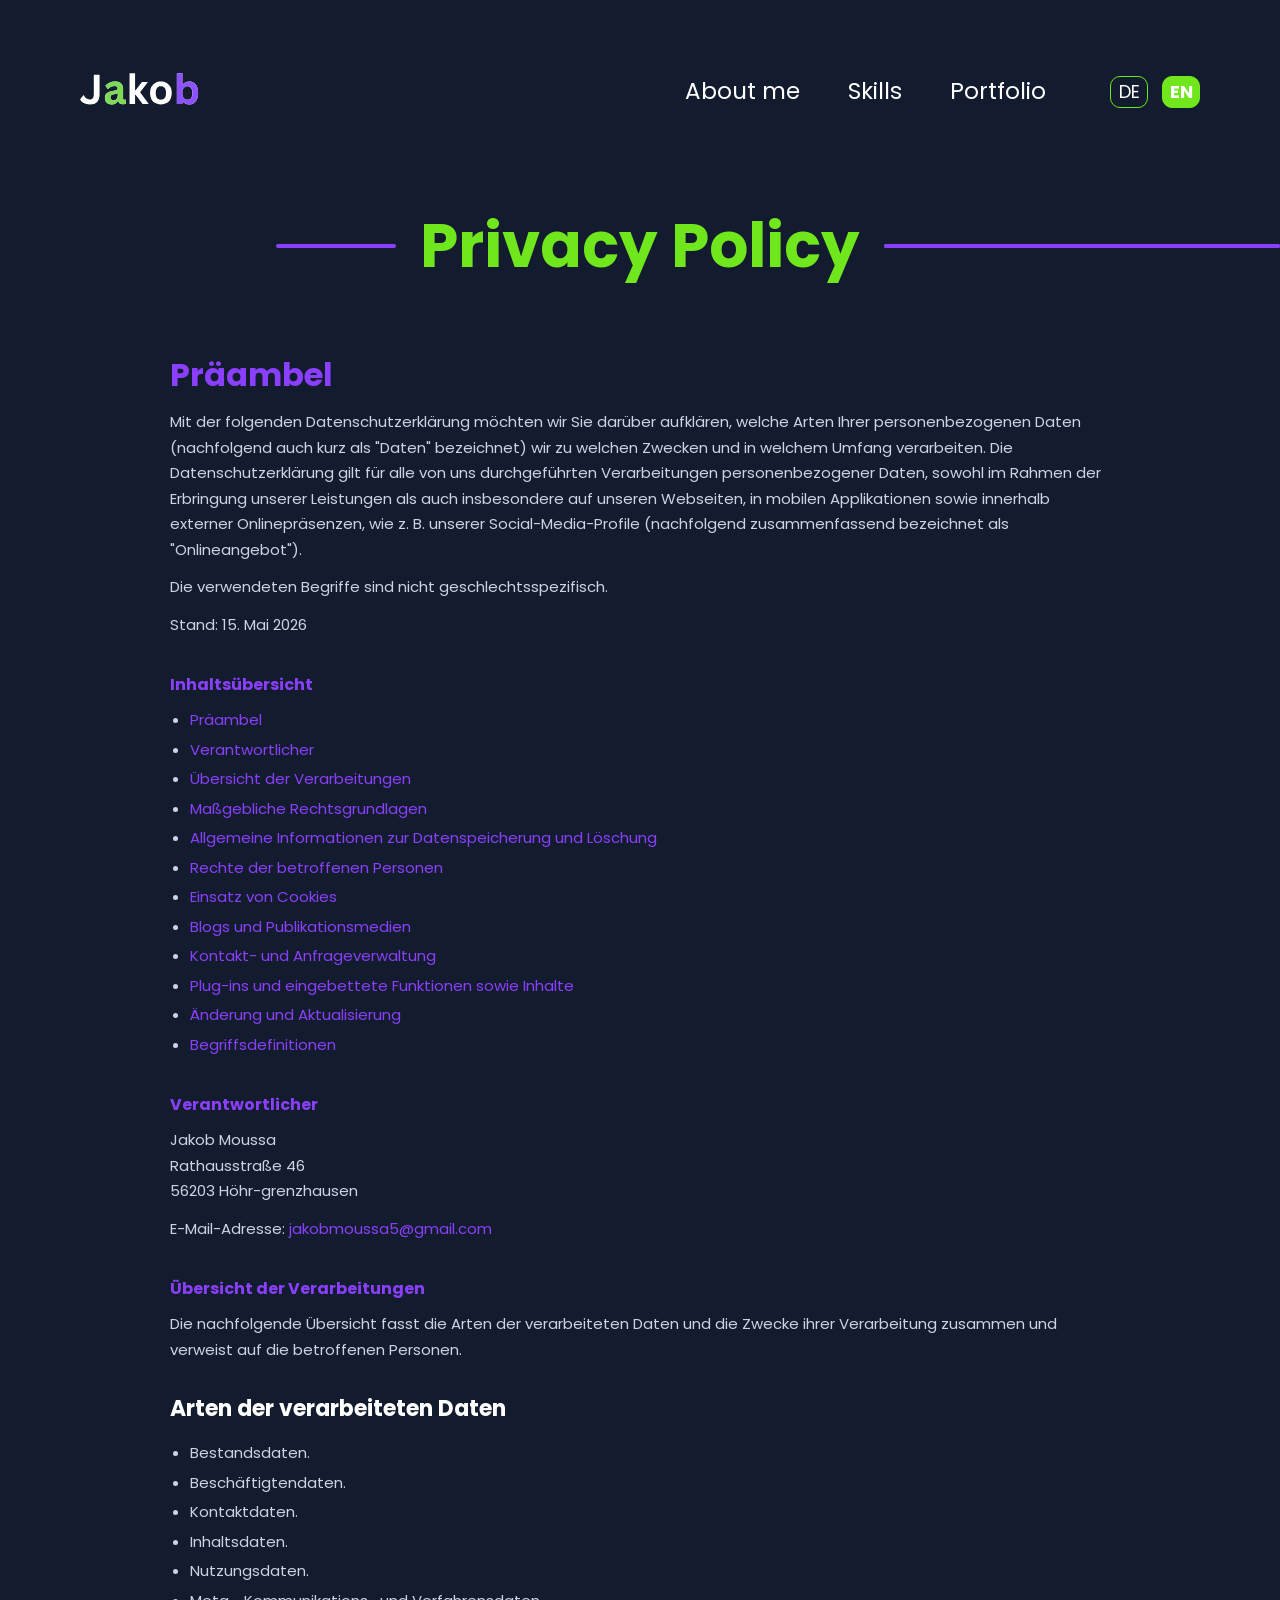
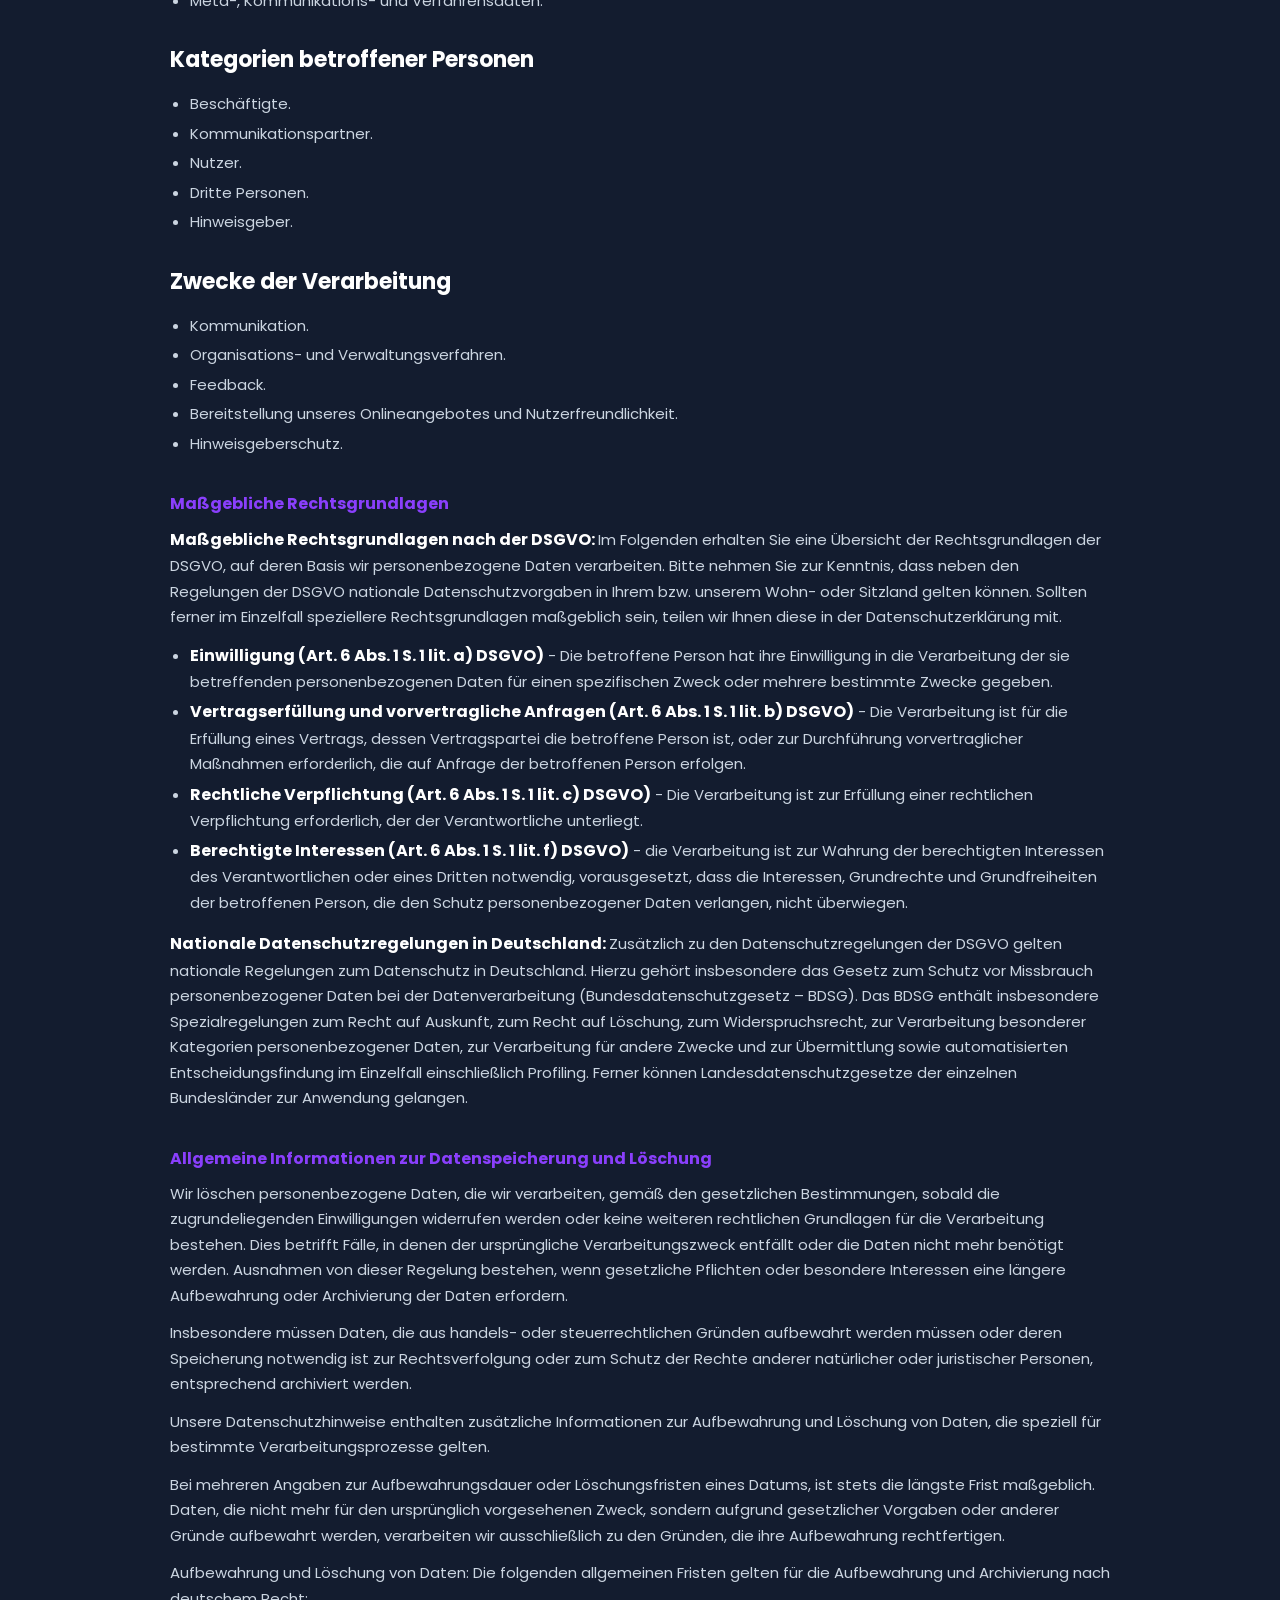
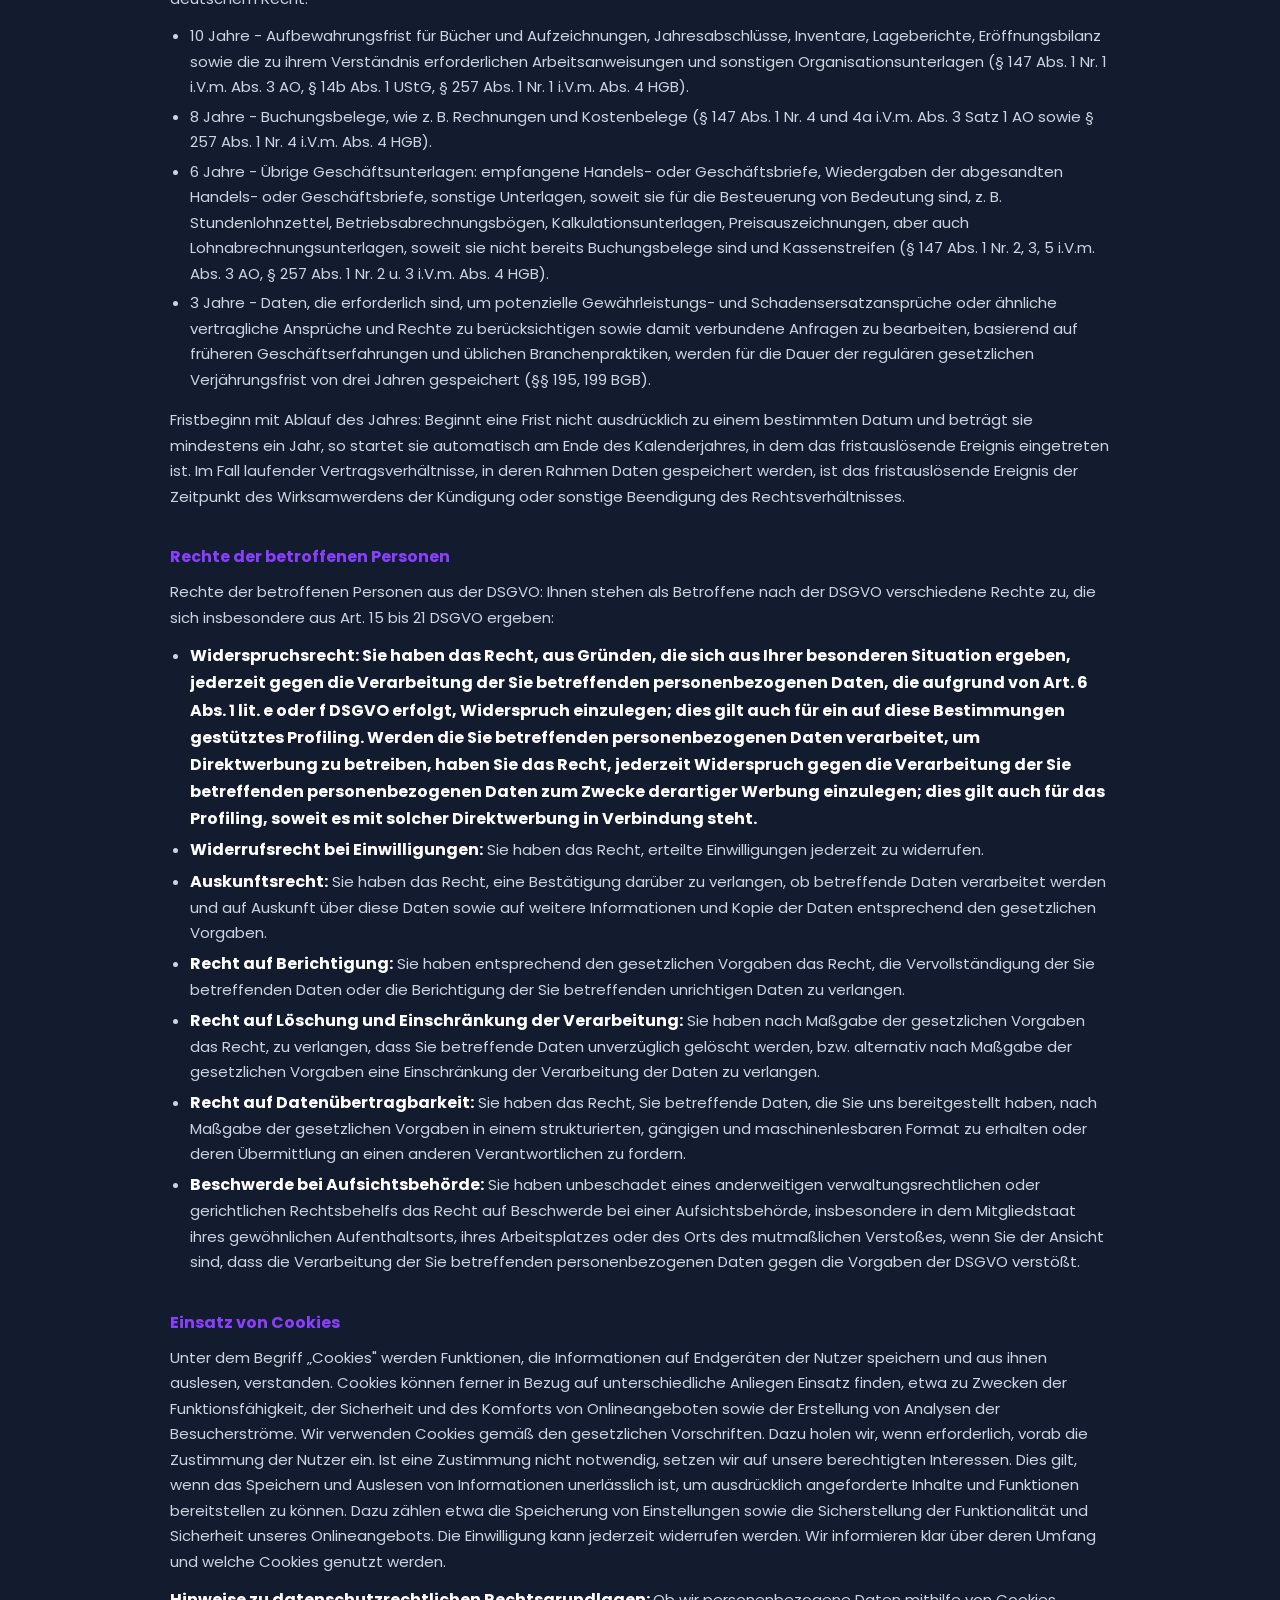
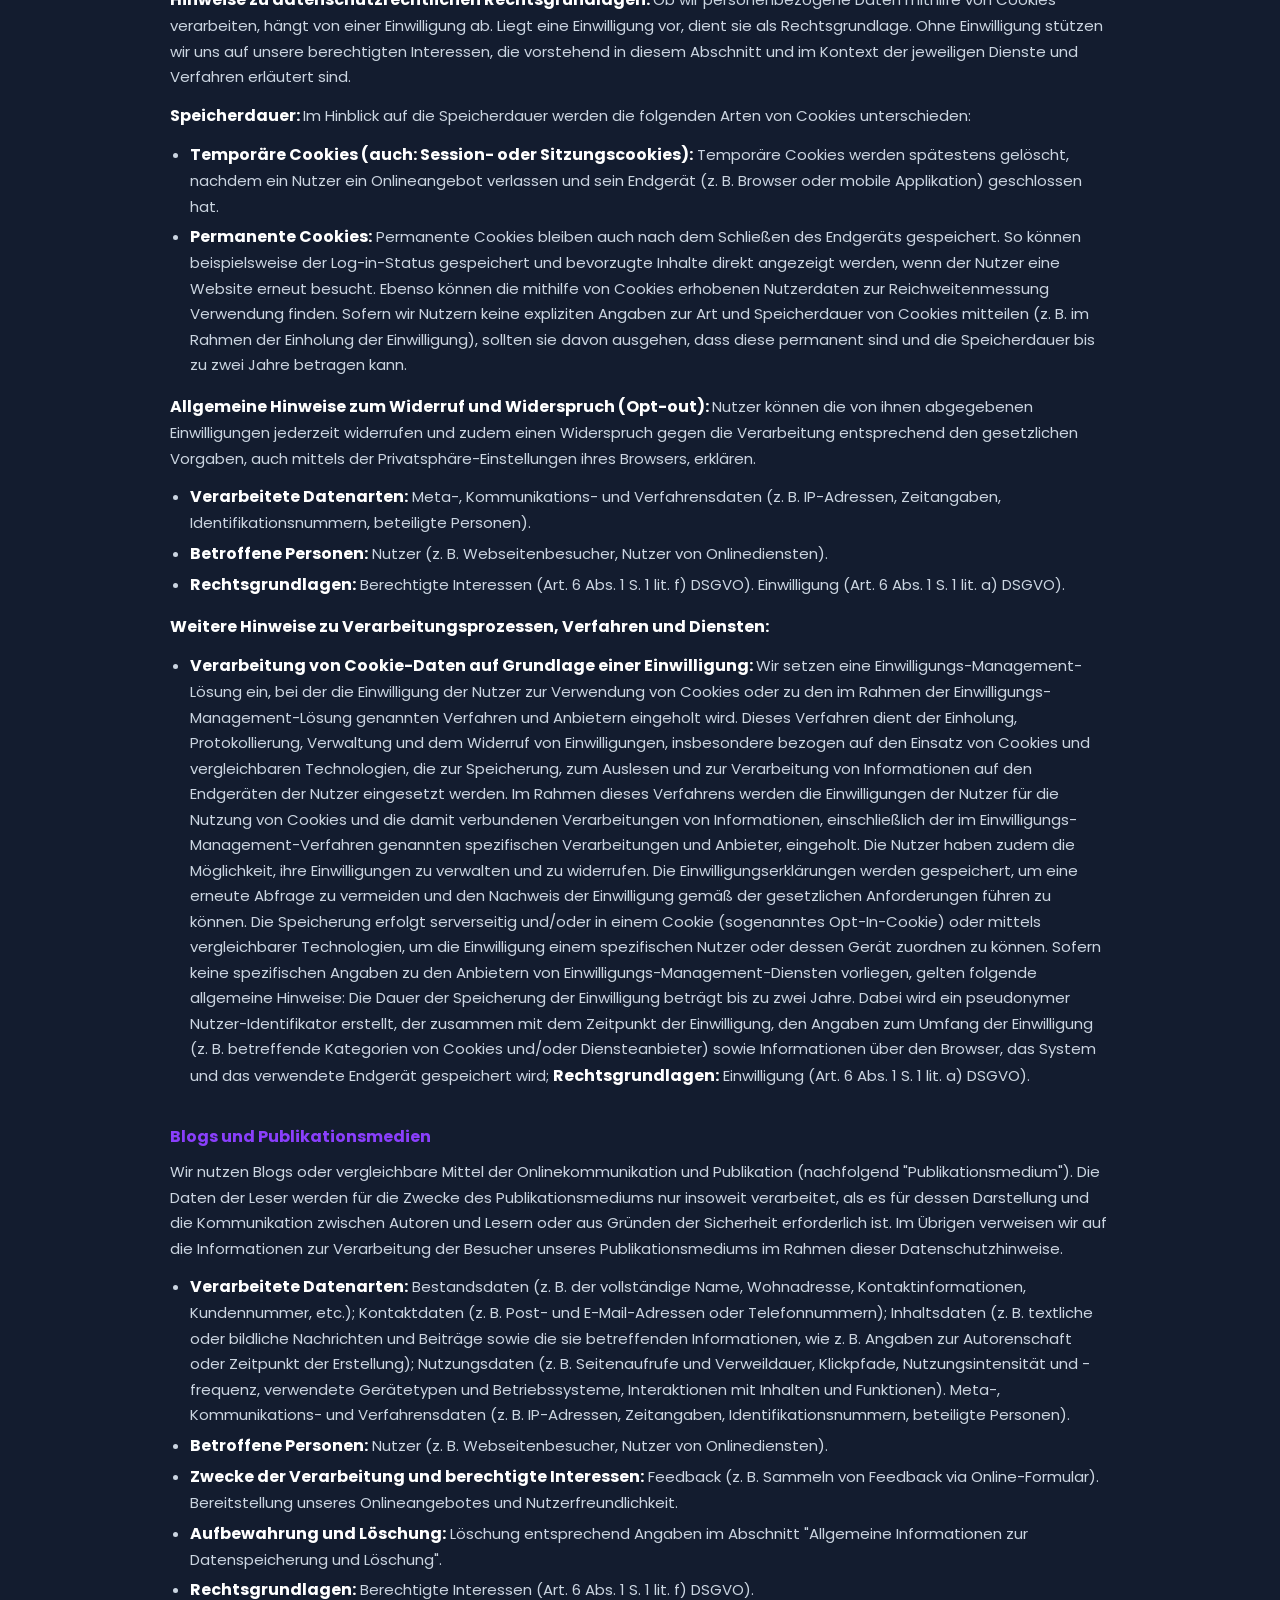
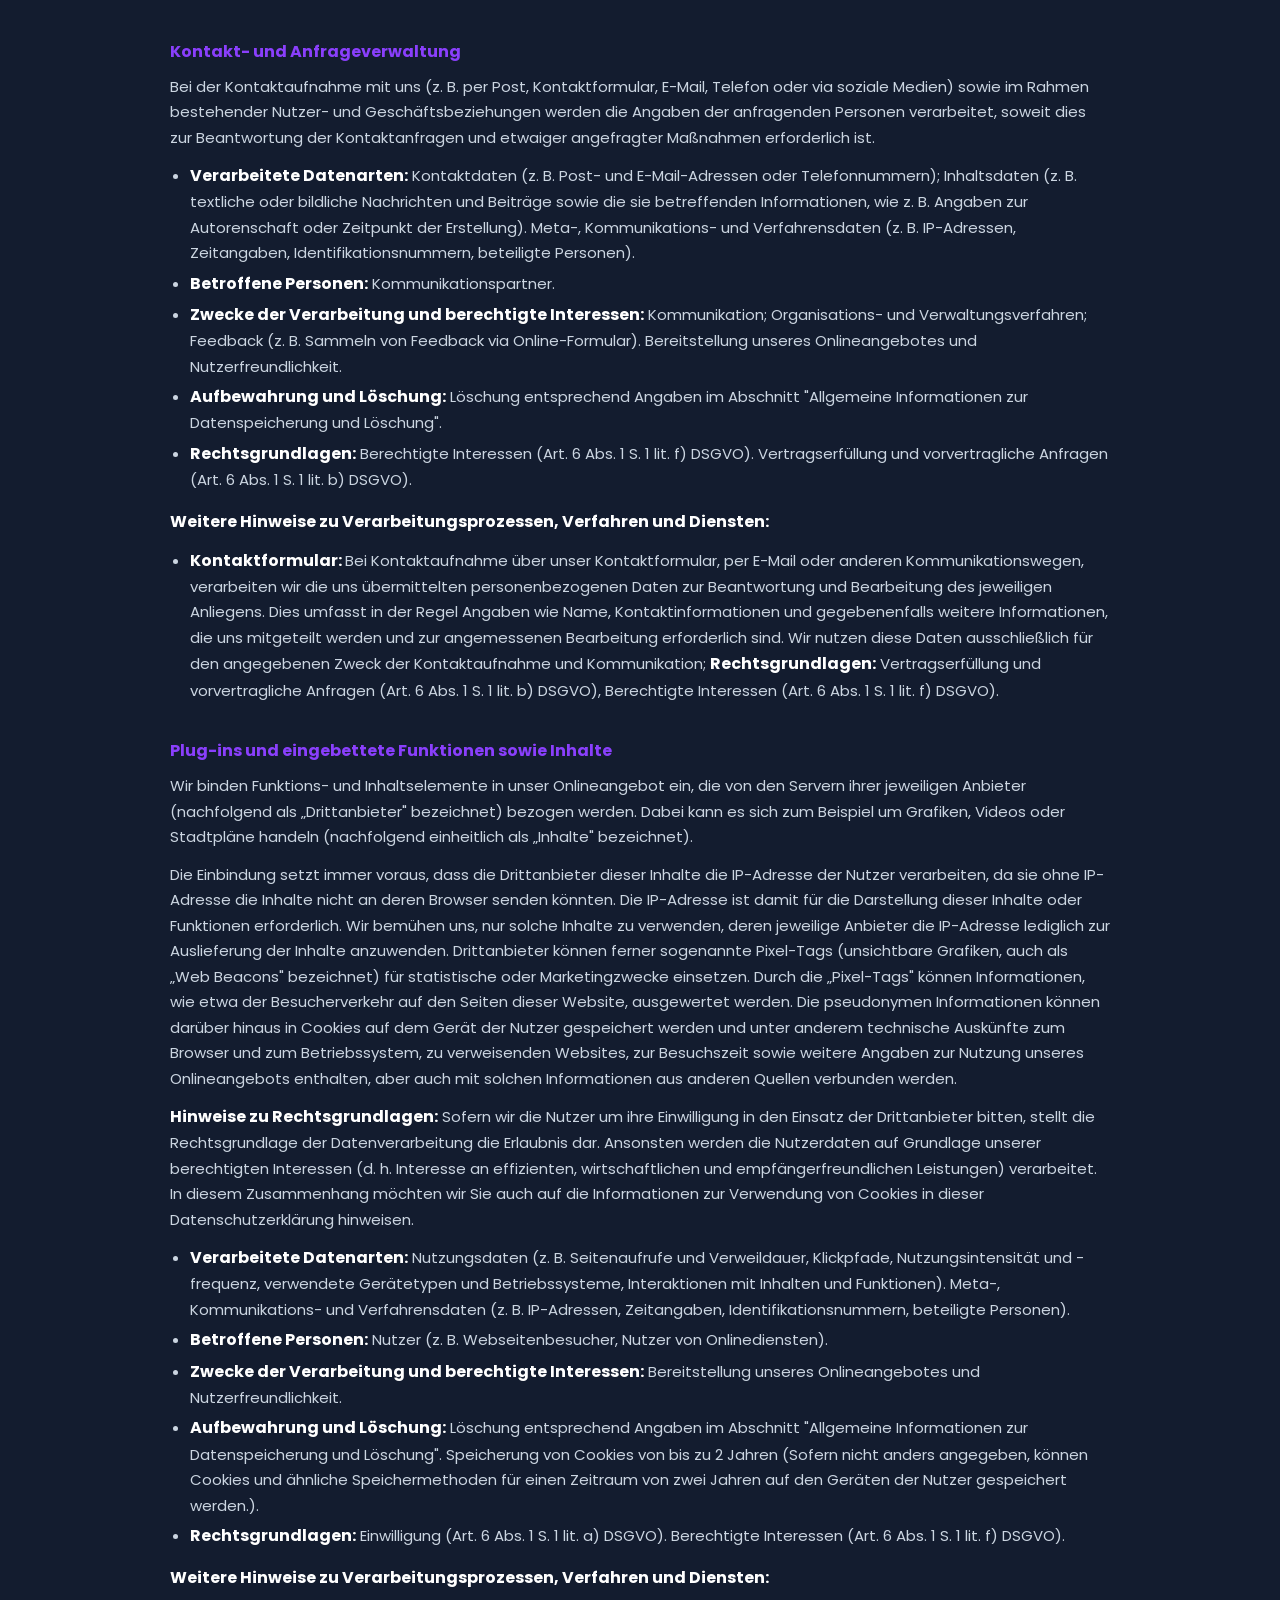
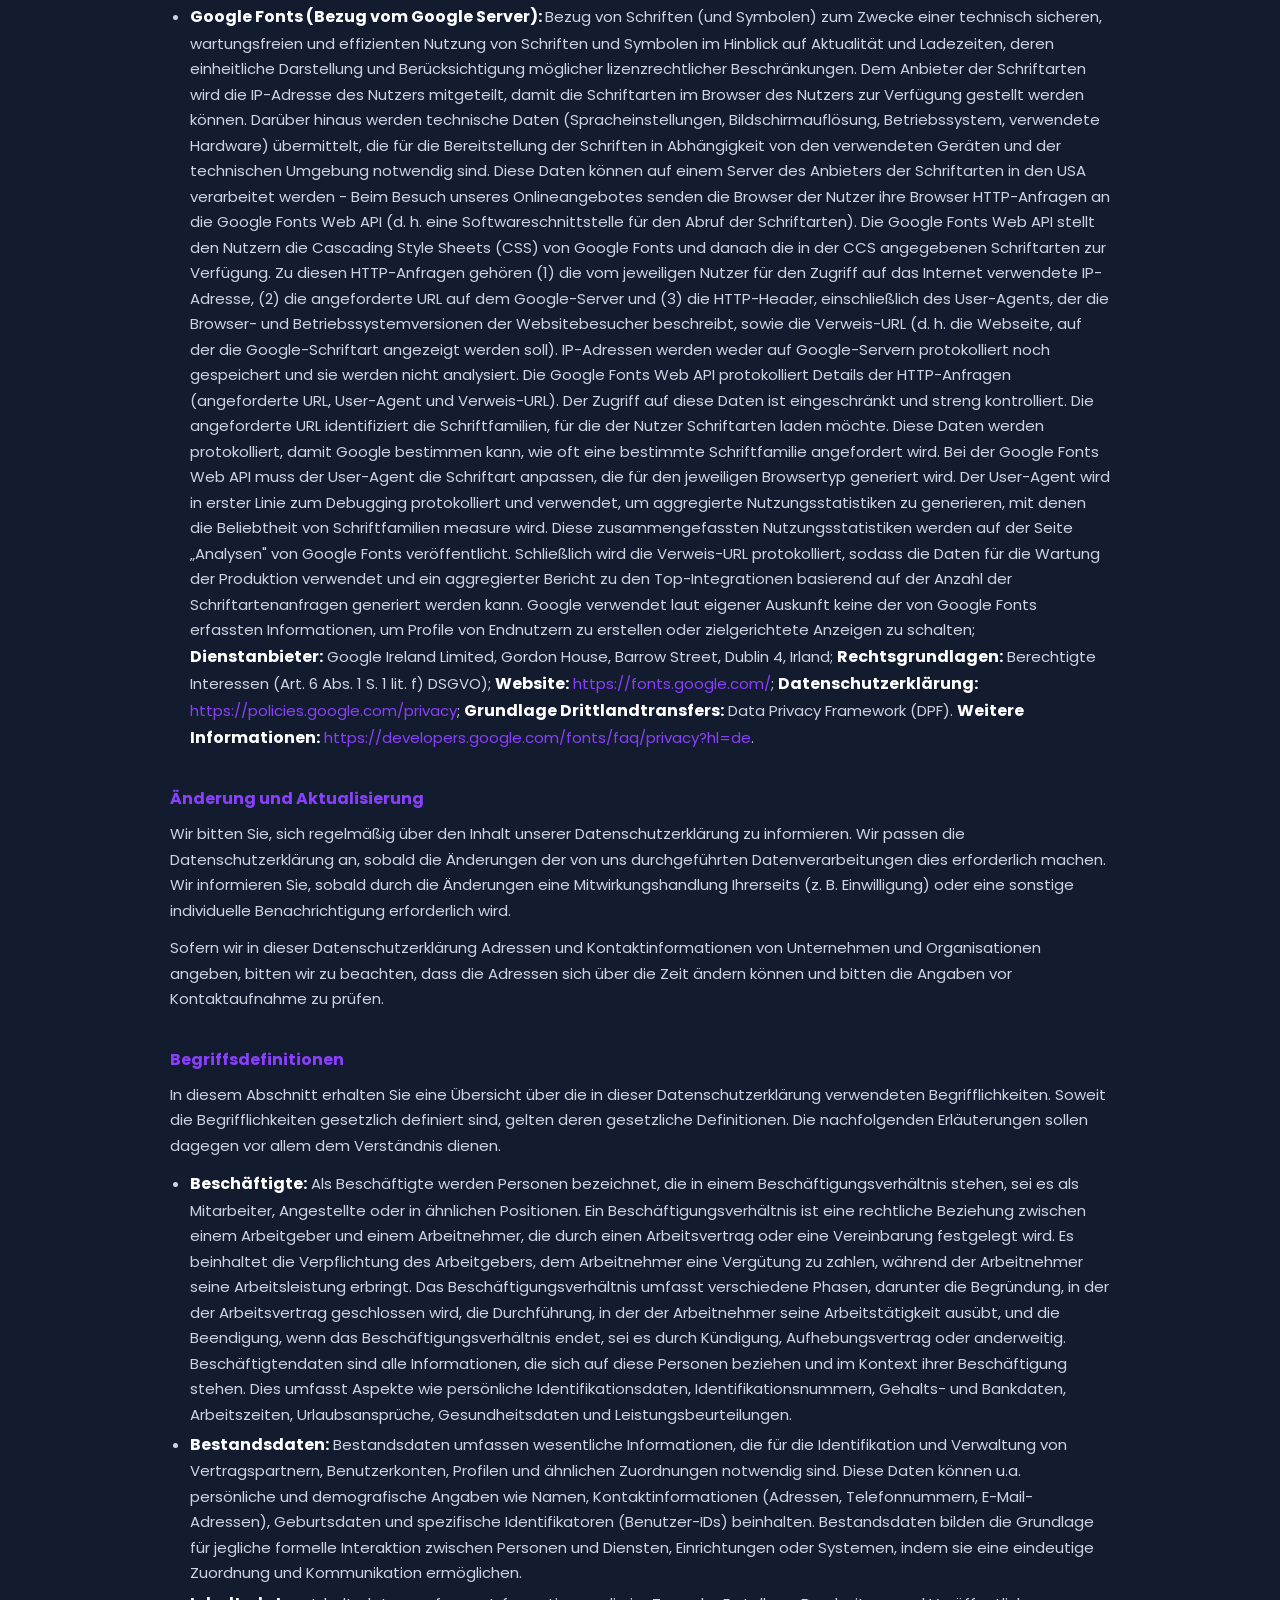
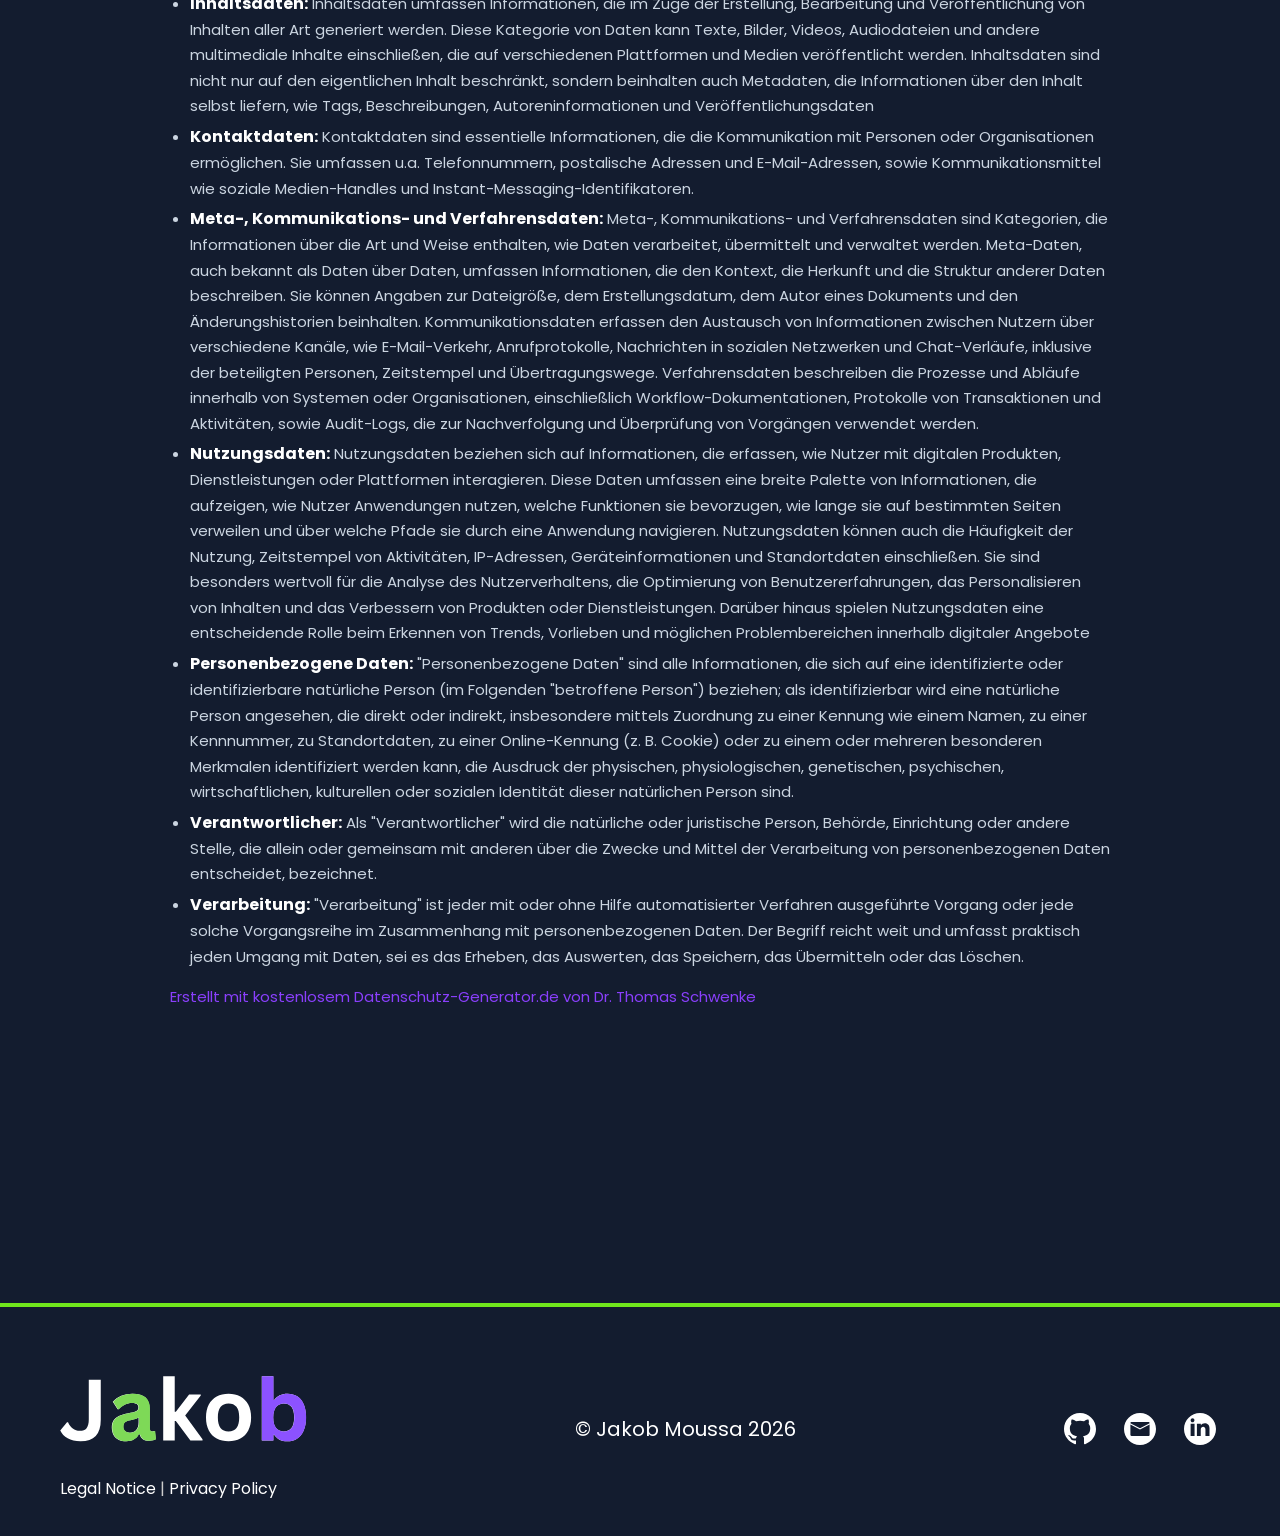
==== commit 00f6191e: "Legal notice layout adjusted" ====
--- a/datenschutz.html
+++ b/datenschutz.html
@@ -7,6 +7,7 @@
     <title>Datenschutz - Jakob Moussa</title>
 
     <link rel="stylesheet" href="css/stlye.css">
+    <link rel="stylesheet" href="css/hero.css">
     <link rel="stylesheet" href="css/legal.css">
     <link rel="stylesheet" href="css/contact-footer.css">
     <link rel="icon" href="assets/images/jm-icon.png">
@@ -14,34 +15,52 @@
 
 <body>
 
+    <header class="hero-header">
+        <div class="logo">
+            <a href="index.html"><img src="assets/images/Jakob.svg" alt="Logo"></a>
+        </div>
+        <div class="right-nav">
+            <nav class="nav">
+                <a href="index.html#about-section">About me</a>
+                <a href="index.html#skills-section">Skills</a>
+                <a href="index.html#portfolio-section">Portfolio</a>
+            </nav>
+            <div class="language-switch">
+                <button>DE</button>
+                <button class="active">EN</button>
+            </div>
+        </div>
+    </header>
+
     <section class="legal-section">
-        <a href="index.html" class="back-btn">
-            <img src="assets/images/icons/arrow.svg" alt="Back">
-            Zurück zur Startseite
-        </a>
-
-        <img class="legal-purple-shadow" src="assets/images/Purple shadow 4.png" alt="glow-purple">
-        <img class="legal-green-shadow" src="assets/images/Green shadow 2 (1).png" alt="glow-green">
 
         <div class="legal-container">
             <div class="legal-headline-container">
                 <span class="line"></span>
-                <h1 class="legal-headline">Datenschutz</h1>
+                <h1 class="legal-headline">Privacy Policy</h1>
+                <span class="before-line"></span>
             </div>
 
             <div class="legal-content">
                 <h2 id="m716">Präambel</h2>
-                <p>Mit der folgenden Datenschutzerklärung möchten wir Sie darüber aufklären, welche Arten Ihrer personenbezogenen Daten (nachfolgend auch kurz als "Daten" bezeichnet) wir zu welchen Zwecken und in welchem Umfang verarbeiten. Die Datenschutzerklärung gilt für alle von uns durchgeführten Verarbeitungen personenbezogener Daten, sowohl im Rahmen der Erbringung unserer Leistungen als auch insbesondere auf unseren Webseiten, in mobilen Applikationen sowie innerhalb externer Onlinepräsenzen, wie z. B. unserer Social-Media-Profile (nachfolgend zusammenfassend bezeichnet als "Onlineangebot").</p>
+                <p>Mit der folgenden Datenschutzerklärung möchten wir Sie darüber aufklären, welche Arten Ihrer
+                    personenbezogenen Daten (nachfolgend auch kurz als "Daten" bezeichnet) wir zu welchen Zwecken und in
+                    welchem Umfang verarbeiten. Die Datenschutzerklärung gilt für alle von uns durchgeführten
+                    Verarbeitungen personenbezogener Daten, sowohl im Rahmen der Erbringung unserer Leistungen als auch
+                    insbesondere auf unseren Webseiten, in mobilen Applikationen sowie innerhalb externer
+                    Onlinepräsenzen, wie z. B. unserer Social-Media-Profile (nachfolgend zusammenfassend bezeichnet als
+                    "Onlineangebot").</p>
                 <p>Die verwendeten Begriffe sind nicht geschlechtsspezifisch.</p>
                 <p>Stand: 15. Mai 2026</p>
 
-                <h2>Inhaltsübersicht</h2> 
+                <h2>Inhaltsübersicht</h2>
                 <ul class="index">
                     <li><a class="index-link" href="#m716">Präambel</a></li>
                     <li><a class="index-link" href="#m3">Verantwortlicher</a></li>
                     <li><a class="index-link" href="#mOverview">Übersicht der Verarbeitungen</a></li>
                     <li><a class="index-link" href="#m2427">Maßgebliche Rechtsgrundlagen</a></li>
-                    <li><a class="index-link" href="#m12">Allgemeine Informationen zur Datenspeicherung und Löschung</a></li>
+                    <li><a class="index-link" href="#m12">Allgemeine Informationen zur Datenspeicherung und Löschung</a>
+                    </li>
                     <li><a class="index-link" href="#m10">Rechte der betroffenen Personen</a></li>
                     <li><a class="index-link" href="#m134">Einsatz von Cookies</a></li>
                     <li><a class="index-link" href="#m104">Blogs und Publikationsmedien</a></li>
@@ -56,8 +75,9 @@
                 <p>E-Mail-Adresse: <a href="mailto:jakobmoussa5@gmail.com">jakobmoussa5@gmail.com</a></p>
 
                 <h2 id="mOverview">Übersicht der Verarbeitungen</h2>
-                <p>Die nachfolgende Übersicht fasst die Arten der verarbeiteten Daten und die Zwecke ihrer Verarbeitung zusammen und verweist auf die betroffenen Personen.</p>
-                
+                <p>Die nachfolgende Übersicht fasst die Arten der verarbeiteten Daten und die Zwecke ihrer Verarbeitung
+                    zusammen und verweist auf die betroffenen Personen.</p>
+
                 <h3>Arten der verarbeiteten Daten</h3>
                 <ul>
                     <li>Bestandsdaten.</li>
@@ -67,7 +87,7 @@
                     <li>Nutzungsdaten.</li>
                     <li>Meta-, Kommunikations- und Verfahrensdaten.</li>
                 </ul>
-                
+
                 <h3>Kategorien betroffener Personen</h3>
                 <ul>
                     <li>Beschäftigte.</li>
@@ -76,7 +96,7 @@
                     <li>Dritte Personen.</li>
                     <li>Hinweisgeber.</li>
                 </ul>
-                
+
                 <h3>Zwecke der Verarbeitung</h3>
                 <ul>
                     <li>Kommunikation.</li>
@@ -85,120 +105,417 @@
                     <li>Bereitstellung unseres Onlineangebotes und Nutzerfreundlichkeit.</li>
                     <li>Hinweisgeberschutz.</li>
                 </ul>
-                
+
                 <h2 id="m2427">Maßgebliche Rechtsgrundlagen</h2>
-                <p><strong>Maßgebliche Rechtsgrundlagen nach der DSGVO: </strong>Im Folgenden erhalten Sie eine Übersicht der Rechtsgrundlagen der DSGVO, auf deren Basis wir personenbezogene Daten verarbeiten. Bitte nehmen Sie zur Kenntnis, dass neben den Regelungen der DSGVO nationale Datenschutzvorgaben in Ihrem bzw. unserem Wohn- oder Sitzland gelten können. Sollten ferner im Einzelfall speziellere Rechtsgrundlagen maßgeblich sein, teilen wir Ihnen diese in der Datenschutzerklärung mit.</p>
-                <ul>
-                    <li><strong>Einwilligung (Art. 6 Abs. 1 S. 1 lit. a) DSGVO)</strong> - Die betroffene Person hat ihre Einwilligung in die Verarbeitung der sie betreffenden personenbezogenen Daten für einen spezifischen Zweck oder mehrere bestimmte Zwecke gegeben.</li>
-                    <li><strong>Vertragserfüllung und vorvertragliche Anfragen (Art. 6 Abs. 1 S. 1 lit. b) DSGVO)</strong> - Die Verarbeitung ist für die Erfüllung eines Vertrags, dessen Vertragspartei die betroffene Person ist, oder zur Durchführung vorvertraglicher Maßnahmen erforderlich, die auf Anfrage der betroffenen Person erfolgen.</li>
-                    <li><strong>Rechtliche Verpflichtung (Art. 6 Abs. 1 S. 1 lit. c) DSGVO)</strong> - Die Verarbeitung ist zur Erfüllung einer rechtlichen Verpflichtung erforderlich, der der Verantwortliche unterliegt.</li>
-                    <li><strong>Berechtigte Interessen (Art. 6 Abs. 1 S. 1 lit. f) DSGVO)</strong> - die Verarbeitung ist zur Wahrung der berechtigten Interessen des Verantwortlichen oder eines Dritten notwendig, vorausgesetzt, dass die Interessen, Grundrechte und Grundfreiheiten der betroffenen Person, die den Schutz personenbezogener Daten verlangen, nicht überwiegen.</li>
-                </ul>
-                <p><strong>Nationale Datenschutzregelungen in Deutschland: </strong>Zusätzlich zu den Datenschutzregelungen der DSGVO gelten nationale Regelungen zum Datenschutz in Deutschland. Hierzu gehört insbesondere das Gesetz zum Schutz vor Missbrauch personenbezogener Daten bei der Datenverarbeitung (Bundesdatenschutzgesetz – BDSG). Das BDSG enthält insbesondere Spezialregelungen zum Recht auf Auskunft, zum Recht auf Löschung, zum Widerspruchsrecht, zur Verarbeitung besonderer Kategorien personenbezogener Daten, zur Verarbeitung für andere Zwecke und zur Übermittlung sowie automatisierten Entscheidungsfindung im Einzelfall einschließlich Profiling. Ferner können Landesdatenschutzgesetze der einzelnen Bundesländer zur Anwendung gelangen.</p>
+                <p><strong>Maßgebliche Rechtsgrundlagen nach der DSGVO: </strong>Im Folgenden erhalten Sie eine
+                    Übersicht der Rechtsgrundlagen der DSGVO, auf deren Basis wir personenbezogene Daten verarbeiten.
+                    Bitte nehmen Sie zur Kenntnis, dass neben den Regelungen der DSGVO nationale Datenschutzvorgaben in
+                    Ihrem bzw. unserem Wohn- oder Sitzland gelten können. Sollten ferner im Einzelfall speziellere
+                    Rechtsgrundlagen maßgeblich sein, teilen wir Ihnen diese in der Datenschutzerklärung mit.</p>
+                <ul>
+                    <li><strong>Einwilligung (Art. 6 Abs. 1 S. 1 lit. a) DSGVO)</strong> - Die betroffene Person hat
+                        ihre Einwilligung in die Verarbeitung der sie betreffenden personenbezogenen Daten für einen
+                        spezifischen Zweck oder mehrere bestimmte Zwecke gegeben.</li>
+                    <li><strong>Vertragserfüllung und vorvertragliche Anfragen (Art. 6 Abs. 1 S. 1 lit. b)
+                            DSGVO)</strong> - Die Verarbeitung ist für die Erfüllung eines Vertrags, dessen
+                        Vertragspartei die betroffene Person ist, oder zur Durchführung vorvertraglicher Maßnahmen
+                        erforderlich, die auf Anfrage der betroffenen Person erfolgen.</li>
+                    <li><strong>Rechtliche Verpflichtung (Art. 6 Abs. 1 S. 1 lit. c) DSGVO)</strong> - Die Verarbeitung
+                        ist zur Erfüllung einer rechtlichen Verpflichtung erforderlich, der der Verantwortliche
+                        unterliegt.</li>
+                    <li><strong>Berechtigte Interessen (Art. 6 Abs. 1 S. 1 lit. f) DSGVO)</strong> - die Verarbeitung
+                        ist zur Wahrung der berechtigten Interessen des Verantwortlichen oder eines Dritten notwendig,
+                        vorausgesetzt, dass die Interessen, Grundrechte und Grundfreiheiten der betroffenen Person, die
+                        den Schutz personenbezogener Daten verlangen, nicht überwiegen.</li>
+                </ul>
+                <p><strong>Nationale Datenschutzregelungen in Deutschland: </strong>Zusätzlich zu den
+                    Datenschutzregelungen der DSGVO gelten nationale Regelungen zum Datenschutz in Deutschland. Hierzu
+                    gehört insbesondere das Gesetz zum Schutz vor Missbrauch personenbezogener Daten bei der
+                    Datenverarbeitung (Bundesdatenschutzgesetz – BDSG). Das BDSG enthält insbesondere Spezialregelungen
+                    zum Recht auf Auskunft, zum Recht auf Löschung, zum Widerspruchsrecht, zur Verarbeitung besonderer
+                    Kategorien personenbezogener Daten, zur Verarbeitung für andere Zwecke und zur Übermittlung sowie
+                    automatisierten Entscheidungsfindung im Einzelfall einschließlich Profiling. Ferner können
+                    Landesdatenschutzgesetze der einzelnen Bundesländer zur Anwendung gelangen.</p>
 
                 <h2 id="m12">Allgemeine Informationen zur Datenspeicherung und Löschung</h2>
-                <p>Wir löschen personenbezogene Daten, die wir verarbeiten, gemäß den gesetzlichen Bestimmungen, sobald die zugrundeliegenden Einwilligungen widerrufen werden oder keine weiteren rechtlichen Grundlagen für die Verarbeitung bestehen. Dies betrifft Fälle, in denen der ursprüngliche Verarbeitungszweck entfällt oder die Daten nicht mehr benötigt werden. Ausnahmen von dieser Regelung bestehen, wenn gesetzliche Pflichten oder besondere Interessen eine längere Aufbewahrung oder Archivierung der Daten erfordern.</p>
-                <p>Insbesondere müssen Daten, die aus handels- oder steuerrechtlichen Gründen aufbewahrt werden müssen oder deren Speicherung notwendig ist zur Rechtsverfolgung oder zum Schutz der Rechte anderer natürlicher oder juristischer Personen, entsprechend archiviert werden.</p>
-                <p>Unsere Datenschutzhinweise enthalten zusätzliche Informationen zur Aufbewahrung und Löschung von Daten, die speziell für bestimmte Verarbeitungsprozesse gelten.</p>
-                <p>Bei mehreren Angaben zur Aufbewahrungsdauer oder Löschungsfristen eines Datums, ist stets die längste Frist maßgeblich. Daten, die nicht mehr für den ursprünglich vorgesehenen Zweck, sondern aufgrund gesetzlicher Vorgaben oder anderer Gründe aufbewahrt werden, verarbeiten wir ausschließlich zu den Gründen, die ihre Aufbewahrung rechtfertigen.</p>
-                <p>Aufbewahrung und Löschung von Daten: Die folgenden allgemeinen Fristen gelten für die Aufbewahrung und Archivierung nach deutschem Recht:</p>
-                <ul> 
-                    <li>10 Jahre - Aufbewahrungsfrist für Bücher und Aufzeichnungen, Jahresabschlüsse, Inventare, Lageberichte, Eröffnungsbilanz sowie die zu ihrem Verständnis erforderlichen Arbeitsanweisungen und sonstigen Organisationsunterlagen (§ 147 Abs. 1 Nr. 1 i.V.m. Abs. 3 AO, § 14b Abs. 1 UStG, § 257 Abs. 1 Nr. 1 i.V.m. Abs. 4 HGB).</li>
-                    <li>8 Jahre - Buchungsbelege, wie z. B. Rechnungen und Kostenbelege (§ 147 Abs. 1 Nr. 4 und 4a i.V.m. Abs. 3 Satz 1 AO sowie § 257 Abs. 1 Nr. 4 i.V.m. Abs. 4 HGB).</li>
-                    <li>6 Jahre - Übrige Geschäftsunterlagen: empfangene Handels- oder Geschäftsbriefe, Wiedergaben der abgesandten Handels- oder Geschäftsbriefe, sonstige Unterlagen, soweit sie für die Besteuerung von Bedeutung sind, z. B. Stundenlohnzettel, Betriebsabrechnungsbögen, Kalkulationsunterlagen, Preisauszeichnungen, aber auch Lohnabrechnungsunterlagen, soweit sie nicht bereits Buchungsbelege sind und Kassenstreifen (§ 147 Abs. 1 Nr. 2, 3, 5 i.V.m. Abs. 3 AO, § 257 Abs. 1 Nr. 2 u. 3 i.V.m. Abs. 4 HGB).</li>
-                    <li>3 Jahre - Daten, die erforderlich sind, um potenzielle Gewährleistungs- und Schadensersatzansprüche oder ähnliche vertragliche Ansprüche und Rechte zu berücksichtigen sowie damit verbundene Anfragen zu bearbeiten, basierend auf früheren Geschäftserfahrungen und üblichen Branchenpraktiken, werden für die Dauer der regulären gesetzlichen Verjährungsfrist von drei Jahren gespeichert (§§ 195, 199 BGB).</li> 
-                </ul>
-                <p>Fristbeginn mit Ablauf des Jahres: Beginnt eine Frist nicht ausdrücklich zu einem bestimmten Datum und beträgt sie mindestens ein Jahr, so startet sie automatisch am Ende des Kalenderjahres, in dem das fristauslösende Ereignis eingetreten ist. Im Fall laufender Vertragsverhältnisse, in deren Rahmen Daten gespeichert werden, ist das fristauslösende Ereignis der Zeitpunkt des Wirksamwerdens der Kündigung oder sonstige Beendigung des Rechtsverhältnisses.</p>
+                <p>Wir löschen personenbezogene Daten, die wir verarbeiten, gemäß den gesetzlichen Bestimmungen, sobald
+                    die zugrundeliegenden Einwilligungen widerrufen werden oder keine weiteren rechtlichen Grundlagen
+                    für die Verarbeitung bestehen. Dies betrifft Fälle, in denen der ursprüngliche Verarbeitungszweck
+                    entfällt oder die Daten nicht mehr benötigt werden. Ausnahmen von dieser Regelung bestehen, wenn
+                    gesetzliche Pflichten oder besondere Interessen eine längere Aufbewahrung oder Archivierung der
+                    Daten erfordern.</p>
+                <p>Insbesondere müssen Daten, die aus handels- oder steuerrechtlichen Gründen aufbewahrt werden müssen
+                    oder deren Speicherung notwendig ist zur Rechtsverfolgung oder zum Schutz der Rechte anderer
+                    natürlicher oder juristischer Personen, entsprechend archiviert werden.</p>
+                <p>Unsere Datenschutzhinweise enthalten zusätzliche Informationen zur Aufbewahrung und Löschung von
+                    Daten, die speziell für bestimmte Verarbeitungsprozesse gelten.</p>
+                <p>Bei mehreren Angaben zur Aufbewahrungsdauer oder Löschungsfristen eines Datums, ist stets die längste
+                    Frist maßgeblich. Daten, die nicht mehr für den ursprünglich vorgesehenen Zweck, sondern aufgrund
+                    gesetzlicher Vorgaben oder anderer Gründe aufbewahrt werden, verarbeiten wir ausschließlich zu den
+                    Gründen, die ihre Aufbewahrung rechtfertigen.</p>
+                <p>Aufbewahrung und Löschung von Daten: Die folgenden allgemeinen Fristen gelten für die Aufbewahrung
+                    und Archivierung nach deutschem Recht:</p>
+                <ul>
+                    <li>10 Jahre - Aufbewahrungsfrist für Bücher und Aufzeichnungen, Jahresabschlüsse, Inventare,
+                        Lageberichte, Eröffnungsbilanz sowie die zu ihrem Verständnis erforderlichen Arbeitsanweisungen
+                        und sonstigen Organisationsunterlagen (§ 147 Abs. 1 Nr. 1 i.V.m. Abs. 3 AO, § 14b Abs. 1 UStG, §
+                        257 Abs. 1 Nr. 1 i.V.m. Abs. 4 HGB).</li>
+                    <li>8 Jahre - Buchungsbelege, wie z. B. Rechnungen und Kostenbelege (§ 147 Abs. 1 Nr. 4 und 4a
+                        i.V.m. Abs. 3 Satz 1 AO sowie § 257 Abs. 1 Nr. 4 i.V.m. Abs. 4 HGB).</li>
+                    <li>6 Jahre - Übrige Geschäftsunterlagen: empfangene Handels- oder Geschäftsbriefe, Wiedergaben der
+                        abgesandten Handels- oder Geschäftsbriefe, sonstige Unterlagen, soweit sie für die Besteuerung
+                        von Bedeutung sind, z. B. Stundenlohnzettel, Betriebsabrechnungsbögen, Kalkulationsunterlagen,
+                        Preisauszeichnungen, aber auch Lohnabrechnungsunterlagen, soweit sie nicht bereits
+                        Buchungsbelege sind und Kassenstreifen (§ 147 Abs. 1 Nr. 2, 3, 5 i.V.m. Abs. 3 AO, § 257 Abs. 1
+                        Nr. 2 u. 3 i.V.m. Abs. 4 HGB).</li>
+                    <li>3 Jahre - Daten, die erforderlich sind, um potenzielle Gewährleistungs- und
+                        Schadensersatzansprüche oder ähnliche vertragliche Ansprüche und Rechte zu berücksichtigen sowie
+                        damit verbundene Anfragen zu bearbeiten, basierend auf früheren Geschäftserfahrungen und
+                        üblichen Branchenpraktiken, werden für die Dauer der regulären gesetzlichen Verjährungsfrist von
+                        drei Jahren gespeichert (§§ 195, 199 BGB).</li>
+                </ul>
+                <p>Fristbeginn mit Ablauf des Jahres: Beginnt eine Frist nicht ausdrücklich zu einem bestimmten Datum
+                    und beträgt sie mindestens ein Jahr, so startet sie automatisch am Ende des Kalenderjahres, in dem
+                    das fristauslösende Ereignis eingetreten ist. Im Fall laufender Vertragsverhältnisse, in deren
+                    Rahmen Daten gespeichert werden, ist das fristauslösende Ereignis der Zeitpunkt des Wirksamwerdens
+                    der Kündigung oder sonstige Beendigung des Rechtsverhältnisses.</p>
 
                 <h2 id="m10">Rechte der betroffenen Personen</h2>
-                <p>Rechte der betroffenen Personen aus der DSGVO: Ihnen stehen als Betroffene nach der DSGVO verschiedene Rechte zu, die sich insbesondere aus Art. 15 bis 21 DSGVO ergeben:</p>
-                <ul>
-                    <li><strong>Widerspruchsrecht: Sie haben das Recht, aus Gründen, die sich aus Ihrer besonderen Situation ergeben, jederzeit gegen die Verarbeitung der Sie betreffenden personenbezogenen Daten, die aufgrund von Art. 6 Abs. 1 lit. e oder f DSGVO erfolgt, Widerspruch einzulegen; dies gilt auch für ein auf diese Bestimmungen gestütztes Profiling. Werden die Sie betreffenden personenbezogenen Daten verarbeitet, um Direktwerbung zu betreiben, haben Sie das Recht, jederzeit Widerspruch gegen die Verarbeitung der Sie betreffenden personenbezogenen Daten zum Zwecke derartiger Werbung einzulegen; dies gilt auch für das Profiling, soweit es mit solcher Direktwerbung in Verbindung steht.</strong></li>
-                    <li><strong>Widerrufsrecht bei Einwilligungen:</strong> Sie haben das Recht, erteilte Einwilligungen jederzeit zu widerrufen.</li>
-                    <li><strong>Auskunftsrecht:</strong> Sie haben das Recht, eine Bestätigung darüber zu verlangen, ob betreffende Daten verarbeitet werden und auf Auskunft über diese Daten sowie auf weitere Informationen und Kopie der Daten entsprechend den gesetzlichen Vorgaben.</li>
-                    <li><strong>Recht auf Berichtigung:</strong> Sie haben entsprechend den gesetzlichen Vorgaben das Recht, die Vervollständigung der Sie betreffenden Daten oder die Berichtigung der Sie betreffenden unrichtigen Daten zu verlangen.</li>
-                    <li><strong>Recht auf Löschung und Einschränkung der Verarbeitung:</strong> Sie haben nach Maßgabe der gesetzlichen Vorgaben das Recht, zu verlangen, dass Sie betreffende Daten unverzüglich gelöscht werden, bzw. alternativ nach Maßgabe der gesetzlichen Vorgaben eine Einschränkung der Verarbeitung der Daten zu verlangen.</li>
-                    <li><strong>Recht auf Datenübertragbarkeit:</strong> Sie haben das Recht, Sie betreffende Daten, die Sie uns bereitgestellt haben, nach Maßgabe der gesetzlichen Vorgaben in einem strukturierten, gängigen und maschinenlesbaren Format zu erhalten oder deren Übermittlung an einen anderen Verantwortlichen zu fordern.</li>
-                    <li><strong>Beschwerde bei Aufsichtsbehörde:</strong> Sie haben unbeschadet eines anderweitigen verwaltungsrechtlichen oder gerichtlichen Rechtsbehelfs das Recht auf Beschwerde bei einer Aufsichtsbehörde, insbesondere in dem Mitgliedstaat ihres gewöhnlichen Aufenthaltsorts, ihres Arbeitsplatzes oder des Orts des mutmaßlichen Verstoßes, wenn Sie der Ansicht sind, dass die Verarbeitung der Sie betreffenden personenbezogenen Daten gegen die Vorgaben der DSGVO verstößt.</li>
+                <p>Rechte der betroffenen Personen aus der DSGVO: Ihnen stehen als Betroffene nach der DSGVO
+                    verschiedene Rechte zu, die sich insbesondere aus Art. 15 bis 21 DSGVO ergeben:</p>
+                <ul>
+                    <li><strong>Widerspruchsrecht: Sie haben das Recht, aus Gründen, die sich aus Ihrer besonderen
+                            Situation ergeben, jederzeit gegen die Verarbeitung der Sie betreffenden personenbezogenen
+                            Daten, die aufgrund von Art. 6 Abs. 1 lit. e oder f DSGVO erfolgt, Widerspruch einzulegen;
+                            dies gilt auch für ein auf diese Bestimmungen gestütztes Profiling. Werden die Sie
+                            betreffenden personenbezogenen Daten verarbeitet, um Direktwerbung zu betreiben, haben Sie
+                            das Recht, jederzeit Widerspruch gegen die Verarbeitung der Sie betreffenden
+                            personenbezogenen Daten zum Zwecke derartiger Werbung einzulegen; dies gilt auch für das
+                            Profiling, soweit es mit solcher Direktwerbung in Verbindung steht.</strong></li>
+                    <li><strong>Widerrufsrecht bei Einwilligungen:</strong> Sie haben das Recht, erteilte Einwilligungen
+                        jederzeit zu widerrufen.</li>
+                    <li><strong>Auskunftsrecht:</strong> Sie haben das Recht, eine Bestätigung darüber zu verlangen, ob
+                        betreffende Daten verarbeitet werden und auf Auskunft über diese Daten sowie auf weitere
+                        Informationen und Kopie der Daten entsprechend den gesetzlichen Vorgaben.</li>
+                    <li><strong>Recht auf Berichtigung:</strong> Sie haben entsprechend den gesetzlichen Vorgaben das
+                        Recht, die Vervollständigung der Sie betreffenden Daten oder die Berichtigung der Sie
+                        betreffenden unrichtigen Daten zu verlangen.</li>
+                    <li><strong>Recht auf Löschung und Einschränkung der Verarbeitung:</strong> Sie haben nach Maßgabe
+                        der gesetzlichen Vorgaben das Recht, zu verlangen, dass Sie betreffende Daten unverzüglich
+                        gelöscht werden, bzw. alternativ nach Maßgabe der gesetzlichen Vorgaben eine Einschränkung der
+                        Verarbeitung der Daten zu verlangen.</li>
+                    <li><strong>Recht auf Datenübertragbarkeit:</strong> Sie haben das Recht, Sie betreffende Daten, die
+                        Sie uns bereitgestellt haben, nach Maßgabe der gesetzlichen Vorgaben in einem strukturierten,
+                        gängigen und maschinenlesbaren Format zu erhalten oder deren Übermittlung an einen anderen
+                        Verantwortlichen zu fordern.</li>
+                    <li><strong>Beschwerde bei Aufsichtsbehörde:</strong> Sie haben unbeschadet eines anderweitigen
+                        verwaltungsrechtlichen oder gerichtlichen Rechtsbehelfs das Recht auf Beschwerde bei einer
+                        Aufsichtsbehörde, insbesondere in dem Mitgliedstaat ihres gewöhnlichen Aufenthaltsorts, ihres
+                        Arbeitsplatzes oder des Orts des mutmaßlichen Verstoßes, wenn Sie der Ansicht sind, dass die
+                        Verarbeitung der Sie betreffenden personenbezogenen Daten gegen die Vorgaben der DSGVO verstößt.
+                    </li>
                 </ul>
 
                 <h2 id="m134">Einsatz von Cookies</h2>
-                <p>Unter dem Begriff „Cookies" werden Funktionen, die Informationen auf Endgeräten der Nutzer speichern und aus ihnen auslesen, verstanden. Cookies können ferner in Bezug auf unterschiedliche Anliegen Einsatz finden, etwa zu Zwecken der Funktionsfähigkeit, der Sicherheit und des Komforts von Onlineangeboten sowie der Erstellung von Analysen der Besucherströme. Wir verwenden Cookies gemäß den gesetzlichen Vorschriften. Dazu holen wir, wenn erforderlich, vorab die Zustimmung der Nutzer ein. Ist eine Zustimmung nicht notwendig, setzen wir auf unsere berechtigten Interessen. Dies gilt, wenn das Speichern und Auslesen von Informationen unerlässlich ist, um ausdrücklich angeforderte Inhalte und Funktionen bereitstellen zu können. Dazu zählen etwa die Speicherung von Einstellungen sowie die Sicherstellung der Funktionalität und Sicherheit unseres Onlineangebots. Die Einwilligung kann jederzeit widerrufen werden. Wir informieren klar über deren Umfang und welche Cookies genutzt werden.</p>
-                <p><strong>Hinweise zu datenschutzrechtlichen Rechtsgrundlagen: </strong>Ob wir personenbezogene Daten mithilfe von Cookies verarbeiten, hängt von einer Einwilligung ab. Liegt eine Einwilligung vor, dient sie als Rechtsgrundlage. Ohne Einwilligung stützen wir uns auf unsere berechtigten Interessen, die vorstehend in diesem Abschnitt und im Kontext der jeweiligen Dienste und Verfahren erläutert sind.</p>
-                <p><strong>Speicherdauer: </strong>Im Hinblick auf die Speicherdauer werden die folgenden Arten von Cookies unterschieden:</p>
-                <ul>
-                    <li><strong>Temporäre Cookies (auch: Session- oder Sitzungscookies):</strong> Temporäre Cookies werden spätestens gelöscht, nachdem ein Nutzer ein Onlineangebot verlassen und sein Endgerät (z. B. Browser oder mobile Applikation) geschlossen hat.</li>
-                    <li><strong>Permanente Cookies:</strong> Permanente Cookies bleiben auch nach dem Schließen des Endgeräts gespeichert. So können beispielsweise der Log-in-Status gespeichert und bevorzugte Inhalte direkt angezeigt werden, wenn der Nutzer eine Website erneut besucht. Ebenso können die mithilfe von Cookies erhobenen Nutzerdaten zur Reichweitenmessung Verwendung finden. Sofern wir Nutzern keine expliziten Angaben zur Art und Speicherdauer von Cookies mitteilen (z. B. im Rahmen der Einholung der Einwilligung), sollten sie davon ausgehen, dass diese permanent sind und die Speicherdauer bis zu zwei Jahre betragen kann.</li>
-                </ul>
-                <p><strong>Allgemeine Hinweise zum Widerruf und Widerspruch (Opt-out): </strong>Nutzer können die von ihnen abgegebenen Einwilligungen jederzeit widerrufen und zudem einen Widerspruch gegen die Verarbeitung entsprechend den gesetzlichen Vorgaben, auch mittels der Privatsphäre-Einstellungen ihres Browsers, erklären.</p>
-                <ul class="m-elements">
-                    <li><strong>Verarbeitete Datenarten:</strong> Meta-, Kommunikations- und Verfahrensdaten (z. B. IP-Adressen, Zeitangaben, Identifikationsnummern, beteiligte Personen).</li>
-                    <li><strong>Betroffene Personen:</strong> Nutzer (z. B. Webseitenbesucher, Nutzer von Onlinediensten).</li>
-                    <li class=""><strong>Rechtsgrundlagen:</strong> Berechtigte Interessen (Art. 6 Abs. 1 S. 1 lit. f) DSGVO). Einwilligung (Art. 6 Abs. 1 S. 1 lit. a) DSGVO).</li>
+                <p>Unter dem Begriff „Cookies" werden Funktionen, die Informationen auf Endgeräten der Nutzer speichern
+                    und aus ihnen auslesen, verstanden. Cookies können ferner in Bezug auf unterschiedliche Anliegen
+                    Einsatz finden, etwa zu Zwecken der Funktionsfähigkeit, der Sicherheit und des Komforts von
+                    Onlineangeboten sowie der Erstellung von Analysen der Besucherströme. Wir verwenden Cookies gemäß
+                    den gesetzlichen Vorschriften. Dazu holen wir, wenn erforderlich, vorab die Zustimmung der Nutzer
+                    ein. Ist eine Zustimmung nicht notwendig, setzen wir auf unsere berechtigten Interessen. Dies gilt,
+                    wenn das Speichern und Auslesen von Informationen unerlässlich ist, um ausdrücklich angeforderte
+                    Inhalte und Funktionen bereitstellen zu können. Dazu zählen etwa die Speicherung von Einstellungen
+                    sowie die Sicherstellung der Funktionalität und Sicherheit unseres Onlineangebots. Die Einwilligung
+                    kann jederzeit widerrufen werden. Wir informieren klar über deren Umfang und welche Cookies genutzt
+                    werden.</p>
+                <p><strong>Hinweise zu datenschutzrechtlichen Rechtsgrundlagen: </strong>Ob wir personenbezogene Daten
+                    mithilfe von Cookies verarbeiten, hängt von einer Einwilligung ab. Liegt eine Einwilligung vor,
+                    dient sie als Rechtsgrundlage. Ohne Einwilligung stützen wir uns auf unsere berechtigten Interessen,
+                    die vorstehend in diesem Abschnitt und im Kontext der jeweiligen Dienste und Verfahren erläutert
+                    sind.</p>
+                <p><strong>Speicherdauer: </strong>Im Hinblick auf die Speicherdauer werden die folgenden Arten von
+                    Cookies unterschieden:</p>
+                <ul>
+                    <li><strong>Temporäre Cookies (auch: Session- oder Sitzungscookies):</strong> Temporäre Cookies
+                        werden spätestens gelöscht, nachdem ein Nutzer ein Onlineangebot verlassen und sein Endgerät (z.
+                        B. Browser oder mobile Applikation) geschlossen hat.</li>
+                    <li><strong>Permanente Cookies:</strong> Permanente Cookies bleiben auch nach dem Schließen des
+                        Endgeräts gespeichert. So können beispielsweise der Log-in-Status gespeichert und bevorzugte
+                        Inhalte direkt angezeigt werden, wenn der Nutzer eine Website erneut besucht. Ebenso können die
+                        mithilfe von Cookies erhobenen Nutzerdaten zur Reichweitenmessung Verwendung finden. Sofern wir
+                        Nutzern keine expliziten Angaben zur Art und Speicherdauer von Cookies mitteilen (z. B. im
+                        Rahmen der Einholung der Einwilligung), sollten sie davon ausgehen, dass diese permanent sind
+                        und die Speicherdauer bis zu zwei Jahre betragen kann.</li>
+                </ul>
+                <p><strong>Allgemeine Hinweise zum Widerruf und Widerspruch (Opt-out): </strong>Nutzer können die von
+                    ihnen abgegebenen Einwilligungen jederzeit widerrufen und zudem einen Widerspruch gegen die
+                    Verarbeitung entsprechend den gesetzlichen Vorgaben, auch mittels der Privatsphäre-Einstellungen
+                    ihres Browsers, erklären.</p>
+                <ul class="m-elements">
+                    <li><strong>Verarbeitete Datenarten:</strong> Meta-, Kommunikations- und Verfahrensdaten (z. B.
+                        IP-Adressen, Zeitangaben, Identifikationsnummern, beteiligte Personen).</li>
+                    <li><strong>Betroffene Personen:</strong> Nutzer (z. B. Webseitenbesucher, Nutzer von
+                        Onlinediensten).</li>
+                    <li class=""><strong>Rechtsgrundlagen:</strong> Berechtigte Interessen (Art. 6 Abs. 1 S. 1 lit. f)
+                        DSGVO). Einwilligung (Art. 6 Abs. 1 S. 1 lit. a) DSGVO).</li>
                 </ul>
                 <p><strong>Weitere Hinweise zu Verarbeitungsprozessen, Verfahren und Diensten:</strong></p>
                 <ul class="m-elements">
-                    <li><strong>Verarbeitung von Cookie-Daten auf Grundlage einer Einwilligung: </strong>Wir setzen eine Einwilligungs-Management-Lösung ein, bei der die Einwilligung der Nutzer zur Verwendung von Cookies oder zu den im Rahmen der Einwilligungs-Management-Lösung genannten Verfahren und Anbietern eingeholt wird. Dieses Verfahren dient der Einholung, Protokollierung, Verwaltung und dem Widerruf von Einwilligungen, insbesondere bezogen auf den Einsatz von Cookies und vergleichbaren Technologien, die zur Speicherung, zum Auslesen und zur Verarbeitung von Informationen auf den Endgeräten der Nutzer eingesetzt werden. Im Rahmen dieses Verfahrens werden die Einwilligungen der Nutzer für die Nutzung von Cookies und die damit verbundenen Verarbeitungen von Informationen, einschließlich der im Einwilligungs-Management-Verfahren genannten spezifischen Verarbeitungen und Anbieter, eingeholt. Die Nutzer haben zudem die Möglichkeit, ihre Einwilligungen zu verwalten und zu widerrufen. Die Einwilligungserklärungen werden gespeichert, um eine erneute Abfrage zu vermeiden und den Nachweis der Einwilligung gemäß der gesetzlichen Anforderungen führen zu können. Die Speicherung erfolgt serverseitig und/oder in einem Cookie (sogenanntes Opt-In-Cookie) oder mittels vergleichbarer Technologien, um die Einwilligung einem spezifischen Nutzer oder dessen Gerät zuordnen zu können. Sofern keine spezifischen Angaben zu den Anbietern von Einwilligungs-Management-Diensten vorliegen, gelten folgende allgemeine Hinweise: Die Dauer der Speicherung der Einwilligung beträgt bis zu zwei Jahre. Dabei wird ein pseudonymer Nutzer-Identifikator erstellt, der zusammen mit dem Zeitpunkt der Einwilligung, den Angaben zum Umfang der Einwilligung (z. B. betreffende Kategorien von Cookies und/oder Diensteanbieter) sowie Informationen über den Browser, das System und das verwendete Endgerät gespeichert wird; <span class=""><strong>Rechtsgrundlagen:</strong> Einwilligung (Art. 6 Abs. 1 S. 1 lit. a) DSGVO).</span></li>
-                </ul>
-                
+                    <li><strong>Verarbeitung von Cookie-Daten auf Grundlage einer Einwilligung: </strong>Wir setzen eine
+                        Einwilligungs-Management-Lösung ein, bei der die Einwilligung der Nutzer zur Verwendung von
+                        Cookies oder zu den im Rahmen der Einwilligungs-Management-Lösung genannten Verfahren und
+                        Anbietern eingeholt wird. Dieses Verfahren dient der Einholung, Protokollierung, Verwaltung und
+                        dem Widerruf von Einwilligungen, insbesondere bezogen auf den Einsatz von Cookies und
+                        vergleichbaren Technologien, die zur Speicherung, zum Auslesen und zur Verarbeitung von
+                        Informationen auf den Endgeräten der Nutzer eingesetzt werden. Im Rahmen dieses Verfahrens
+                        werden die Einwilligungen der Nutzer für die Nutzung von Cookies und die damit verbundenen
+                        Verarbeitungen von Informationen, einschließlich der im Einwilligungs-Management-Verfahren
+                        genannten spezifischen Verarbeitungen und Anbieter, eingeholt. Die Nutzer haben zudem die
+                        Möglichkeit, ihre Einwilligungen zu verwalten und zu widerrufen. Die Einwilligungserklärungen
+                        werden gespeichert, um eine erneute Abfrage zu vermeiden und den Nachweis der Einwilligung gemäß
+                        der gesetzlichen Anforderungen führen zu können. Die Speicherung erfolgt serverseitig und/oder
+                        in einem Cookie (sogenanntes Opt-In-Cookie) oder mittels vergleichbarer Technologien, um die
+                        Einwilligung einem spezifischen Nutzer oder dessen Gerät zuordnen zu können. Sofern keine
+                        spezifischen Angaben zu den Anbietern von Einwilligungs-Management-Diensten vorliegen, gelten
+                        folgende allgemeine Hinweise: Die Dauer der Speicherung der Einwilligung beträgt bis zu zwei
+                        Jahre. Dabei wird ein pseudonymer Nutzer-Identifikator erstellt, der zusammen mit dem Zeitpunkt
+                        der Einwilligung, den Angaben zum Umfang der Einwilligung (z. B. betreffende Kategorien von
+                        Cookies und/oder Diensteanbieter) sowie Informationen über den Browser, das System und das
+                        verwendete Endgerät gespeichert wird; <span class=""><strong>Rechtsgrundlagen:</strong>
+                            Einwilligung (Art. 6 Abs. 1 S. 1 lit. a) DSGVO).</span></li>
+                </ul>
+
                 <h2 id="m104">Blogs und Publikationsmedien</h2>
-                <p>Wir nutzen Blogs oder vergleichbare Mittel der Onlinekommunikation und Publikation (nachfolgend "Publikationsmedium"). Die Daten der Leser werden für die Zwecke des Publikationsmediums nur insoweit verarbeitet, als es für dessen Darstellung und die Kommunikation zwischen Autoren und Lesern oder aus Gründen der Sicherheit erforderlich ist. Im Übrigen verweisen wir auf die Informationen zur Verarbeitung der Besucher unseres Publikationsmediums im Rahmen dieser Datenschutzhinweise.</p>
-                <ul class="m-elements">
-                    <li><strong>Verarbeitete Datenarten:</strong> Bestandsdaten (z. B. der vollständige Name, Wohnadresse, Kontaktinformationen, Kundennummer, etc.); Kontaktdaten (z. B. Post- und E-Mail-Adressen oder Telefonnummern); Inhaltsdaten (z. B. textliche oder bildliche Nachrichten und Beiträge sowie die sie betreffenden Informationen, wie z. B. Angaben zur Autorenschaft oder Zeitpunkt der Erstellung); Nutzungsdaten (z. B. Seitenaufrufe und Verweildauer, Klickpfade, Nutzungsintensität und -frequenz, verwendete Gerätetypen und Betriebssysteme, Interaktionen mit Inhalten und Funktionen). Meta-, Kommunikations- und Verfahrensdaten (z. B. IP-Adressen, Zeitangaben, Identifikationsnummern, beteiligte Personen).</li>
-                    <li><strong>Betroffene Personen:</strong> Nutzer (z. B. Webseitenbesucher, Nutzer von Onlinediensten).</li>
-                    <li><strong>Zwecke der Verarbeitung und berechtigte Interessen:</strong> Feedback (z. B. Sammeln von Feedback via Online-Formular). Bereitstellung unseres Onlineangebotes und Nutzerfreundlichkeit.</li>
-                    <li><strong>Aufbewahrung und Löschung:</strong> Löschung entsprechend Angaben im Abschnitt "Allgemeine Informationen zur Datenspeicherung und Löschung".</li>
-                    <li class=""><strong>Rechtsgrundlagen:</strong> Berechtigte Interessen (Art. 6 Abs. 1 S. 1 lit. f) DSGVO).</li>
-                </ul>
-                
+                <p>Wir nutzen Blogs oder vergleichbare Mittel der Onlinekommunikation und Publikation (nachfolgend
+                    "Publikationsmedium"). Die Daten der Leser werden für die Zwecke des Publikationsmediums nur
+                    insoweit verarbeitet, als es für dessen Darstellung und die Kommunikation zwischen Autoren und
+                    Lesern oder aus Gründen der Sicherheit erforderlich ist. Im Übrigen verweisen wir auf die
+                    Informationen zur Verarbeitung der Besucher unseres Publikationsmediums im Rahmen dieser
+                    Datenschutzhinweise.</p>
+                <ul class="m-elements">
+                    <li><strong>Verarbeitete Datenarten:</strong> Bestandsdaten (z. B. der vollständige Name,
+                        Wohnadresse, Kontaktinformationen, Kundennummer, etc.); Kontaktdaten (z. B. Post- und
+                        E-Mail-Adressen oder Telefonnummern); Inhaltsdaten (z. B. textliche oder bildliche Nachrichten
+                        und Beiträge sowie die sie betreffenden Informationen, wie z. B. Angaben zur Autorenschaft oder
+                        Zeitpunkt der Erstellung); Nutzungsdaten (z. B. Seitenaufrufe und Verweildauer, Klickpfade,
+                        Nutzungsintensität und -frequenz, verwendete Gerätetypen und Betriebssysteme, Interaktionen mit
+                        Inhalten und Funktionen). Meta-, Kommunikations- und Verfahrensdaten (z. B. IP-Adressen,
+                        Zeitangaben, Identifikationsnummern, beteiligte Personen).</li>
+                    <li><strong>Betroffene Personen:</strong> Nutzer (z. B. Webseitenbesucher, Nutzer von
+                        Onlinediensten).</li>
+                    <li><strong>Zwecke der Verarbeitung und berechtigte Interessen:</strong> Feedback (z. B. Sammeln von
+                        Feedback via Online-Formular). Bereitstellung unseres Onlineangebotes und Nutzerfreundlichkeit.
+                    </li>
+                    <li><strong>Aufbewahrung und Löschung:</strong> Löschung entsprechend Angaben im Abschnitt
+                        "Allgemeine Informationen zur Datenspeicherung und Löschung".</li>
+                    <li class=""><strong>Rechtsgrundlagen:</strong> Berechtigte Interessen (Art. 6 Abs. 1 S. 1 lit. f)
+                        DSGVO).</li>
+                </ul>
+
                 <h2 id="m182">Kontakt- und Anfrageverwaltung</h2>
-                <p>Bei der Kontaktaufnahme mit uns (z. B. per Post, Kontaktformular, E-Mail, Telefon oder via soziale Medien) sowie im Rahmen bestehender Nutzer- und Geschäftsbeziehungen werden die Angaben der anfragenden Personen verarbeitet, soweit dies zur Beantwortung der Kontaktanfragen und etwaiger angefragter Maßnahmen erforderlich ist.</p>
-                <ul class="m-elements">
-                    <li><strong>Verarbeitete Datenarten:</strong> Kontaktdaten (z. B. Post- und E-Mail-Adressen oder Telefonnummern); Inhaltsdaten (z. B. textliche oder bildliche Nachrichten und Beiträge sowie die sie betreffenden Informationen, wie z. B. Angaben zur Autorenschaft oder Zeitpunkt der Erstellung). Meta-, Kommunikations- und Verfahrensdaten (z. B. IP-Adressen, Zeitangaben, Identifikationsnummern, beteiligte Personen).</li>
+                <p>Bei der Kontaktaufnahme mit uns (z. B. per Post, Kontaktformular, E-Mail, Telefon oder via soziale
+                    Medien) sowie im Rahmen bestehender Nutzer- und Geschäftsbeziehungen werden die Angaben der
+                    anfragenden Personen verarbeitet, soweit dies zur Beantwortung der Kontaktanfragen und etwaiger
+                    angefragter Maßnahmen erforderlich ist.</p>
+                <ul class="m-elements">
+                    <li><strong>Verarbeitete Datenarten:</strong> Kontaktdaten (z. B. Post- und E-Mail-Adressen oder
+                        Telefonnummern); Inhaltsdaten (z. B. textliche oder bildliche Nachrichten und Beiträge sowie die
+                        sie betreffenden Informationen, wie z. B. Angaben zur Autorenschaft oder Zeitpunkt der
+                        Erstellung). Meta-, Kommunikations- und Verfahrensdaten (z. B. IP-Adressen, Zeitangaben,
+                        Identifikationsnummern, beteiligte Personen).</li>
                     <li><strong>Betroffene Personen:</strong> Kommunikationspartner.</li>
-                    <li><strong>Zwecke der Verarbeitung und berechtigte Interessen:</strong> Kommunikation; Organisations- und Verwaltungsverfahren; Feedback (z. B. Sammeln von Feedback via Online-Formular). Bereitstellung unseres Onlineangebotes und Nutzerfreundlichkeit.</li>
-                    <li><strong>Aufbewahrung und Löschung:</strong> Löschung entsprechend Angaben im Abschnitt "Allgemeine Informationen zur Datenspeicherung und Löschung".</li>
-                    <li class=""><strong>Rechtsgrundlagen:</strong> Berechtigte Interessen (Art. 6 Abs. 1 S. 1 lit. f) DSGVO). Vertragserfüllung und vorvertragliche Anfragen (Art. 6 Abs. 1 S. 1 lit. b) DSGVO).</li>
+                    <li><strong>Zwecke der Verarbeitung und berechtigte Interessen:</strong> Kommunikation;
+                        Organisations- und Verwaltungsverfahren; Feedback (z. B. Sammeln von Feedback via
+                        Online-Formular). Bereitstellung unseres Onlineangebotes und Nutzerfreundlichkeit.</li>
+                    <li><strong>Aufbewahrung und Löschung:</strong> Löschung entsprechend Angaben im Abschnitt
+                        "Allgemeine Informationen zur Datenspeicherung und Löschung".</li>
+                    <li class=""><strong>Rechtsgrundlagen:</strong> Berechtigte Interessen (Art. 6 Abs. 1 S. 1 lit. f)
+                        DSGVO). Vertragserfüllung und vorvertragliche Anfragen (Art. 6 Abs. 1 S. 1 lit. b) DSGVO).</li>
                 </ul>
                 <p><strong>Weitere Hinweise zu Verarbeitungsprozessen, Verfahren und Diensten:</strong></p>
                 <ul class="m-elements">
-                    <li><strong>Kontaktformular: </strong>Bei Kontaktaufnahme über unser Kontaktformular, per E-Mail oder anderen Kommunikationswegen, verarbeiten wir die uns übermittelten personenbezogenen Daten zur Beantwortung und Bearbeitung des jeweiligen Anliegens. Dies umfasst in der Regel Angaben wie Name, Kontaktinformationen und gegebenenfalls weitere Informationen, die uns mitgeteilt werden und zur angemessenen Bearbeitung erforderlich sind. Wir nutzen diese Daten ausschließlich für den angegebenen Zweck der Kontaktaufnahme und Kommunikation; <span class=""><strong>Rechtsgrundlagen:</strong> Vertragserfüllung und vorvertragliche Anfragen (Art. 6 Abs. 1 S. 1 lit. b) DSGVO), Berechtigte Interessen (Art. 6 Abs. 1 S. 1 lit. f) DSGVO).</span></li>
-                </ul>
-                
+                    <li><strong>Kontaktformular: </strong>Bei Kontaktaufnahme über unser Kontaktformular, per E-Mail
+                        oder anderen Kommunikationswegen, verarbeiten wir die uns übermittelten personenbezogenen Daten
+                        zur Beantwortung und Bearbeitung des jeweiligen Anliegens. Dies umfasst in der Regel Angaben wie
+                        Name, Kontaktinformationen und gegebenenfalls weitere Informationen, die uns mitgeteilt werden
+                        und zur angemessenen Bearbeitung erforderlich sind. Wir nutzen diese Daten ausschließlich für
+                        den angegebenen Zweck der Kontaktaufnahme und Kommunikation; <span
+                            class=""><strong>Rechtsgrundlagen:</strong> Vertragserfüllung und vorvertragliche Anfragen
+                            (Art. 6 Abs. 1 S. 1 lit. b) DSGVO), Berechtigte Interessen (Art. 6 Abs. 1 S. 1 lit. f)
+                            DSGVO).</span></li>
+                </ul>
+
                 <h2 id="m328">Plug-ins und eingebettete Funktionen sowie Inhalte</h2>
-                <p>Wir binden Funktions- und Inhaltselemente in unser Onlineangebot ein, die von den Servern ihrer jeweiligen Anbieter (nachfolgend als „Drittanbieter" bezeichnet) bezogen werden. Dabei kann es sich zum Beispiel um Grafiken, Videos oder Stadtpläne handeln (nachfolgend einheitlich als „Inhalte" bezeichnet).</p>
-                <p>Die Einbindung setzt immer voraus, dass die Drittanbieter dieser Inhalte die IP-Adresse der Nutzer verarbeiten, da sie ohne IP-Adresse die Inhalte nicht an deren Browser senden könnten. Die IP-Adresse ist damit für die Darstellung dieser Inhalte oder Funktionen erforderlich. Wir bemühen uns, nur solche Inhalte zu verwenden, deren jeweilige Anbieter die IP-Adresse lediglich zur Auslieferung der Inhalte anzuwenden. Drittanbieter können ferner sogenannte Pixel-Tags (unsichtbare Grafiken, auch als „Web Beacons" bezeichnet) für statistische oder Marketingzwecke einsetzen. Durch die „Pixel-Tags" können Informationen, wie etwa der Besucherverkehr auf den Seiten dieser Website, ausgewertet werden. Die pseudonymen Informationen können darüber hinaus in Cookies auf dem Gerät der Nutzer gespeichert werden und unter anderem technische Auskünfte zum Browser und zum Betriebssystem, zu verweisenden Websites, zur Besuchszeit sowie weitere Angaben zur Nutzung unseres Onlineangebots enthalten, aber auch mit solchen Informationen aus anderen Quellen verbunden werden.</p>
-                <p><strong>Hinweise zu Rechtsgrundlagen:</strong> Sofern wir die Nutzer um ihre Einwilligung in den Einsatz der Drittanbieter bitten, stellt die Rechtsgrundlage der Datenverarbeitung die Erlaubnis dar. Ansonsten werden die Nutzerdaten auf Grundlage unserer berechtigten Interessen (d. h. Interesse an effizienten, wirtschaftlichen und empfängerfreundlichen Leistungen) verarbeitet. In diesem Zusammenhang möchten wir Sie auch auf die Informationen zur Verwendung von Cookies in dieser Datenschutzerklärung hinweisen.</p>
-                <ul class="m-elements">
-                    <li><strong>Verarbeitete Datenarten:</strong> Nutzungsdaten (z. B. Seitenaufrufe und Verweildauer, Klickpfade, Nutzungsintensität und -frequenz, verwendete Gerätetypen und Betriebssysteme, Interaktionen mit Inhalten und Funktionen). Meta-, Kommunikations- und Verfahrensdaten (z. B. IP-Adressen, Zeitangaben, Identifikationsnummern, beteiligte Personen).</li>
-                    <li><strong>Betroffene Personen:</strong> Nutzer (z. B. Webseitenbesucher, Nutzer von Onlinediensten).</li>
-                    <li><strong>Zwecke der Verarbeitung und berechtigte Interessen:</strong> Bereitstellung unseres Onlineangebotes und Nutzerfreundlichkeit.</li>
-                    <li><strong>Aufbewahrung und Löschung:</strong> Löschung entsprechend Angaben im Abschnitt "Allgemeine Informationen zur Datenspeicherung und Löschung". Speicherung von Cookies von bis zu 2 Jahren (Sofern nicht anders angegeben, können Cookies und ähnliche Speichermethoden für einen Zeitraum von zwei Jahren auf den Geräten der Nutzer gespeichert werden.).</li>
-                    <li class=""><strong>Rechtsgrundlagen:</strong> Einwilligung (Art. 6 Abs. 1 S. 1 lit. a) DSGVO). Berechtigte Interessen (Art. 6 Abs. 1 S. 1 lit. f) DSGVO).</li>
+                <p>Wir binden Funktions- und Inhaltselemente in unser Onlineangebot ein, die von den Servern ihrer
+                    jeweiligen Anbieter (nachfolgend als „Drittanbieter" bezeichnet) bezogen werden. Dabei kann es sich
+                    zum Beispiel um Grafiken, Videos oder Stadtpläne handeln (nachfolgend einheitlich als „Inhalte"
+                    bezeichnet).</p>
+                <p>Die Einbindung setzt immer voraus, dass die Drittanbieter dieser Inhalte die IP-Adresse der Nutzer
+                    verarbeiten, da sie ohne IP-Adresse die Inhalte nicht an deren Browser senden könnten. Die
+                    IP-Adresse ist damit für die Darstellung dieser Inhalte oder Funktionen erforderlich. Wir bemühen
+                    uns, nur solche Inhalte zu verwenden, deren jeweilige Anbieter die IP-Adresse lediglich zur
+                    Auslieferung der Inhalte anzuwenden. Drittanbieter können ferner sogenannte Pixel-Tags (unsichtbare
+                    Grafiken, auch als „Web Beacons" bezeichnet) für statistische oder Marketingzwecke einsetzen. Durch
+                    die „Pixel-Tags" können Informationen, wie etwa der Besucherverkehr auf den Seiten dieser Website,
+                    ausgewertet werden. Die pseudonymen Informationen können darüber hinaus in Cookies auf dem Gerät der
+                    Nutzer gespeichert werden und unter anderem technische Auskünfte zum Browser und zum Betriebssystem,
+                    zu verweisenden Websites, zur Besuchszeit sowie weitere Angaben zur Nutzung unseres Onlineangebots
+                    enthalten, aber auch mit solchen Informationen aus anderen Quellen verbunden werden.</p>
+                <p><strong>Hinweise zu Rechtsgrundlagen:</strong> Sofern wir die Nutzer um ihre Einwilligung in den
+                    Einsatz der Drittanbieter bitten, stellt die Rechtsgrundlage der Datenverarbeitung die Erlaubnis
+                    dar. Ansonsten werden die Nutzerdaten auf Grundlage unserer berechtigten Interessen (d. h. Interesse
+                    an effizienten, wirtschaftlichen und empfängerfreundlichen Leistungen) verarbeitet. In diesem
+                    Zusammenhang möchten wir Sie auch auf die Informationen zur Verwendung von Cookies in dieser
+                    Datenschutzerklärung hinweisen.</p>
+                <ul class="m-elements">
+                    <li><strong>Verarbeitete Datenarten:</strong> Nutzungsdaten (z. B. Seitenaufrufe und Verweildauer,
+                        Klickpfade, Nutzungsintensität und -frequenz, verwendete Gerätetypen und Betriebssysteme,
+                        Interaktionen mit Inhalten und Funktionen). Meta-, Kommunikations- und Verfahrensdaten (z. B.
+                        IP-Adressen, Zeitangaben, Identifikationsnummern, beteiligte Personen).</li>
+                    <li><strong>Betroffene Personen:</strong> Nutzer (z. B. Webseitenbesucher, Nutzer von
+                        Onlinediensten).</li>
+                    <li><strong>Zwecke der Verarbeitung und berechtigte Interessen:</strong> Bereitstellung unseres
+                        Onlineangebotes und Nutzerfreundlichkeit.</li>
+                    <li><strong>Aufbewahrung und Löschung:</strong> Löschung entsprechend Angaben im Abschnitt
+                        "Allgemeine Informationen zur Datenspeicherung und Löschung". Speicherung von Cookies von bis zu
+                        2 Jahren (Sofern nicht anders angegeben, können Cookies und ähnliche Speichermethoden für einen
+                        Zeitraum von zwei Jahren auf den Geräten der Nutzer gespeichert werden.).</li>
+                    <li class=""><strong>Rechtsgrundlagen:</strong> Einwilligung (Art. 6 Abs. 1 S. 1 lit. a) DSGVO).
+                        Berechtigte Interessen (Art. 6 Abs. 1 S. 1 lit. f) DSGVO).</li>
                 </ul>
                 <p><strong>Weitere Hinweise zu Verarbeitungsprozessen, Verfahren und Diensten:</strong></p>
                 <ul class="m-elements">
-                    <li><strong>Google Fonts (Bezug vom Google Server): </strong>Bezug von Schriften (und Symbolen) zum Zwecke einer technisch sicheren, wartungsfreien und effizienten Nutzung von Schriften und Symbolen im Hinblick auf Aktualität und Ladezeiten, deren einheitliche Darstellung und Berücksichtigung möglicher lizenzrechtlicher Beschränkungen. Dem Anbieter der Schriftarten wird die IP-Adresse des Nutzers mitgeteilt, damit die Schriftarten im Browser des Nutzers zur Verfügung gestellt werden können. Darüber hinaus werden technische Daten (Spracheinstellungen, Bildschirmauflösung, Betriebssystem, verwendete Hardware) übermittelt, die für die Bereitstellung der Schriften in Abhängigkeit von den verwendeten Geräten und der technischen Umgebung notwendig sind. Diese Daten können auf einem Server des Anbieters der Schriftarten in den USA verarbeitet werden - Beim Besuch unseres Onlineangebotes senden die Browser der Nutzer ihre Browser HTTP-Anfragen an die Google Fonts Web API (d. h. eine Softwareschnittstelle für den Abruf der Schriftarten). Die Google Fonts Web API stellt den Nutzern die Cascading Style Sheets (CSS) von Google Fonts und danach die in der CCS angegebenen Schriftarten zur Verfügung. Zu diesen HTTP-Anfragen gehören (1) die vom jeweiligen Nutzer für den Zugriff auf das Internet verwendete IP-Adresse, (2) die angeforderte URL auf dem Google-Server und (3) die HTTP-Header, einschließlich des User-Agents, der die Browser- und Betriebssystemversionen der Websitebesucher beschreibt, sowie die Verweis-URL (d. h. die Webseite, auf der die Google-Schriftart angezeigt werden soll). IP-Adressen werden weder auf Google-Servern protokolliert noch gespeichert und sie werden nicht analysiert. Die Google Fonts Web API protokolliert Details der HTTP-Anfragen (angeforderte URL, User-Agent und Verweis-URL). Der Zugriff auf diese Daten ist eingeschränkt und streng kontrolliert. Die angeforderte URL identifiziert die Schriftfamilien, für die der Nutzer Schriftarten laden möchte. Diese Daten werden protokolliert, damit Google bestimmen kann, wie oft eine bestimmte Schriftfamilie angefordert wird. Bei der Google Fonts Web API muss der User-Agent die Schriftart anpassen, die für den jeweiligen Browsertyp generiert wird. Der User-Agent wird in erster Linie zum Debugging protokolliert und verwendet, um aggregierte Nutzungsstatistiken zu generieren, mit denen die Beliebtheit von Schriftfamilien measure wird. Diese zusammengefassten Nutzungsstatistiken werden auf der Seite „Analysen" von Google Fonts veröffentlicht. Schließlich wird die Verweis-URL protokolliert, sodass die Daten für die Wartung der Produktion verwendet und ein aggregierter Bericht zu den Top-Integrationen basierend auf der Anzahl der Schriftartenanfragen generiert werden kann. Google verwendet laut eigener Auskunft keine der von Google Fonts erfassten Informationen, um Profile von Endnutzern zu erstellen oder zielgerichtete Anzeigen zu schalten; <strong>Dienstanbieter:</strong> Google Ireland Limited, Gordon House, Barrow Street, Dublin 4, Irland; <span class=""><strong>Rechtsgrundlagen:</strong> Berechtigte Interessen (Art. 6 Abs. 1 S. 1 lit. f) DSGVO); </span><strong>Website:</strong> <a href="https://fonts.google.com/" target="_blank">https://fonts.google.com/</a>; <strong>Datenschutzerklärung:</strong> <a href="https://policies.google.com/privacy" target="_blank">https://policies.google.com/privacy</a>; <strong>Grundlage Drittlandtransfers:</strong> Data Privacy Framework (DPF). <strong>Weitere Informationen:</strong> <a href="https://developers.google.com/fonts/faq/privacy?hl=de" target="_blank">https://developers.google.com/fonts/faq/privacy?hl=de</a>.</li>
-                </ul>
-                
+                    <li><strong>Google Fonts (Bezug vom Google Server): </strong>Bezug von Schriften (und Symbolen) zum
+                        Zwecke einer technisch sicheren, wartungsfreien und effizienten Nutzung von Schriften und
+                        Symbolen im Hinblick auf Aktualität und Ladezeiten, deren einheitliche Darstellung und
+                        Berücksichtigung möglicher lizenzrechtlicher Beschränkungen. Dem Anbieter der Schriftarten wird
+                        die IP-Adresse des Nutzers mitgeteilt, damit die Schriftarten im Browser des Nutzers zur
+                        Verfügung gestellt werden können. Darüber hinaus werden technische Daten (Spracheinstellungen,
+                        Bildschirmauflösung, Betriebssystem, verwendete Hardware) übermittelt, die für die
+                        Bereitstellung der Schriften in Abhängigkeit von den verwendeten Geräten und der technischen
+                        Umgebung notwendig sind. Diese Daten können auf einem Server des Anbieters der Schriftarten in
+                        den USA verarbeitet werden - Beim Besuch unseres Onlineangebotes senden die Browser der Nutzer
+                        ihre Browser HTTP-Anfragen an die Google Fonts Web API (d. h. eine Softwareschnittstelle für den
+                        Abruf der Schriftarten). Die Google Fonts Web API stellt den Nutzern die Cascading Style Sheets
+                        (CSS) von Google Fonts und danach die in der CCS angegebenen Schriftarten zur Verfügung. Zu
+                        diesen HTTP-Anfragen gehören (1) die vom jeweiligen Nutzer für den Zugriff auf das Internet
+                        verwendete IP-Adresse, (2) die angeforderte URL auf dem Google-Server und (3) die HTTP-Header,
+                        einschließlich des User-Agents, der die Browser- und Betriebssystemversionen der Websitebesucher
+                        beschreibt, sowie die Verweis-URL (d. h. die Webseite, auf der die Google-Schriftart angezeigt
+                        werden soll). IP-Adressen werden weder auf Google-Servern protokolliert noch gespeichert und sie
+                        werden nicht analysiert. Die Google Fonts Web API protokolliert Details der HTTP-Anfragen
+                        (angeforderte URL, User-Agent und Verweis-URL). Der Zugriff auf diese Daten ist eingeschränkt
+                        und streng kontrolliert. Die angeforderte URL identifiziert die Schriftfamilien, für die der
+                        Nutzer Schriftarten laden möchte. Diese Daten werden protokolliert, damit Google bestimmen kann,
+                        wie oft eine bestimmte Schriftfamilie angefordert wird. Bei der Google Fonts Web API muss der
+                        User-Agent die Schriftart anpassen, die für den jeweiligen Browsertyp generiert wird. Der
+                        User-Agent wird in erster Linie zum Debugging protokolliert und verwendet, um aggregierte
+                        Nutzungsstatistiken zu generieren, mit denen die Beliebtheit von Schriftfamilien measure wird.
+                        Diese zusammengefassten Nutzungsstatistiken werden auf der Seite „Analysen" von Google Fonts
+                        veröffentlicht. Schließlich wird die Verweis-URL protokolliert, sodass die Daten für die Wartung
+                        der Produktion verwendet und ein aggregierter Bericht zu den Top-Integrationen basierend auf der
+                        Anzahl der Schriftartenanfragen generiert werden kann. Google verwendet laut eigener Auskunft
+                        keine der von Google Fonts erfassten Informationen, um Profile von Endnutzern zu erstellen oder
+                        zielgerichtete Anzeigen zu schalten; <strong>Dienstanbieter:</strong> Google Ireland Limited,
+                        Gordon House, Barrow Street, Dublin 4, Irland; <span class=""><strong>Rechtsgrundlagen:</strong>
+                            Berechtigte Interessen (Art. 6 Abs. 1 S. 1 lit. f) DSGVO); </span><strong>Website:</strong>
+                        <a href="https://fonts.google.com/" target="_blank">https://fonts.google.com/</a>;
+                        <strong>Datenschutzerklärung:</strong> <a href="https://policies.google.com/privacy"
+                            target="_blank">https://policies.google.com/privacy</a>; <strong>Grundlage
+                            Drittlandtransfers:</strong> Data Privacy Framework (DPF). <strong>Weitere
+                            Informationen:</strong> <a href="https://developers.google.com/fonts/faq/privacy?hl=de"
+                            target="_blank">https://developers.google.com/fonts/faq/privacy?hl=de</a>.
+                    </li>
+                </ul>
+
                 <h2 id="m15">Änderung und Aktualisierung</h2>
-                <p>Wir bitten Sie, sich regelmäßig über den Inhalt unserer Datenschutzerklärung zu informieren. Wir passen die Datenschutzerklärung an, sobald die Änderungen der von uns durchgeführten Datenverarbeitungen dies erforderlich machen. Wir informieren Sie, sobald durch die Änderungen eine Mitwirkungshandlung Ihrerseits (z. B. Einwilligung) oder eine sonstige individuelle Benachrichtigung erforderlich wird.</p>
-                <p>Sofern wir in dieser Datenschutzerklärung Adressen und Kontaktinformationen von Unternehmen und Organisationen angeben, bitten wir zu beachten, dass die Adressen sich über die Zeit ändern können und bitten die Angaben vor Kontaktaufnahme zu prüfen.</p>
+                <p>Wir bitten Sie, sich regelmäßig über den Inhalt unserer Datenschutzerklärung zu informieren. Wir
+                    passen die Datenschutzerklärung an, sobald die Änderungen der von uns durchgeführten
+                    Datenverarbeitungen dies erforderlich machen. Wir informieren Sie, sobald durch die Änderungen eine
+                    Mitwirkungshandlung Ihrerseits (z. B. Einwilligung) oder eine sonstige individuelle Benachrichtigung
+                    erforderlich wird.</p>
+                <p>Sofern wir in dieser Datenschutzerklärung Adressen und Kontaktinformationen von Unternehmen und
+                    Organisationen angeben, bitten wir zu beachten, dass die Adressen sich über die Zeit ändern können
+                    und bitten die Angaben vor Kontaktaufnahme zu prüfen.</p>
 
                 <h2 id="m42">Begriffsdefinitionen</h2>
-                <p>In diesem Abschnitt erhalten Sie eine Übersicht über die in dieser Datenschutzerklärung verwendeten Begrifflichkeiten. Soweit die Begrifflichkeiten gesetzlich definiert sind, gelten deren gesetzliche Definitionen. Die nachfolgenden Erläuterungen sollen dagegen vor allem dem Verständnis dienen.</p>
+                <p>In diesem Abschnitt erhalten Sie eine Übersicht über die in dieser Datenschutzerklärung verwendeten
+                    Begrifflichkeiten. Soweit die Begrifflichkeiten gesetzlich definiert sind, gelten deren gesetzliche
+                    Definitionen. Die nachfolgenden Erläuterungen sollen dagegen vor allem dem Verständnis dienen.</p>
                 <ul class="glossary">
-                    <li><strong>Beschäftigte:</strong> Als Beschäftigte werden Personen bezeichnet, die in einem Beschäftigungsverhältnis stehen, sei es als Mitarbeiter, Angestellte oder in ähnlichen Positionen. Ein Beschäftigungsverhältnis ist eine rechtliche Beziehung zwischen einem Arbeitgeber und einem Arbeitnehmer, die durch einen Arbeitsvertrag oder eine Vereinbarung festgelegt wird. Es beinhaltet die Verpflichtung des Arbeitgebers, dem Arbeitnehmer eine Vergütung zu zahlen, während der Arbeitnehmer seine Arbeitsleistung erbringt. Das Beschäftigungsverhältnis umfasst verschiedene Phasen, darunter die Begründung, in der der Arbeitsvertrag geschlossen wird, die Durchführung, in der der Arbeitnehmer seine Arbeitstätigkeit ausübt, und die Beendigung, wenn das Beschäftigungsverhältnis endet, sei es durch Kündigung, Aufhebungsvertrag oder anderweitig. Beschäftigtendaten sind alle Informationen, die sich auf diese Personen beziehen und im Kontext ihrer Beschäftigung stehen. Dies umfasst Aspekte wie persönliche Identifikationsdaten, Identifikationsnummern, Gehalts- und Bankdaten, Arbeitszeiten, Urlaubsansprüche, Gesundheitsdaten und Leistungsbeurteilungen. </li>
-                    <li><strong>Bestandsdaten:</strong> Bestandsdaten umfassen wesentliche Informationen, die für die Identifikation und Verwaltung von Vertragspartnern, Benutzerkonten, Profilen und ähnlichen Zuordnungen notwendig sind. Diese Daten können u.a. persönliche und demografische Angaben wie Namen, Kontaktinformationen (Adressen, Telefonnummern, E-Mail-Adressen), Geburtsdaten und spezifische Identifikatoren (Benutzer-IDs) beinhalten. Bestandsdaten bilden die Grundlage für jegliche formelle Interaktion zwischen Personen und Diensten, Einrichtungen oder Systemen, indem sie eine eindeutige Zuordnung und Kommunikation ermöglichen. </li>
-                    <li><strong>Inhaltsdaten:</strong> Inhaltsdaten umfassen Informationen, die im Zuge der Erstellung, Bearbeitung und Veröffentlichung von Inhalten aller Art generiert werden. Diese Kategorie von Daten kann Texte, Bilder, Videos, Audiodateien und andere multimediale Inhalte einschließen, die auf verschiedenen Plattformen und Medien veröffentlicht werden. Inhaltsdaten sind nicht nur auf den eigentlichen Inhalt beschränkt, sondern beinhalten auch Metadaten, die Informationen über den Inhalt selbst liefern, wie Tags, Beschreibungen, Autoreninformationen und Veröffentlichungsdaten </li>
-                    <li><strong>Kontaktdaten:</strong> Kontaktdaten sind essentielle Informationen, die die Kommunikation mit Personen oder Organisationen ermöglichen. Sie umfassen u.a. Telefonnummern, postalische Adressen und E-Mail-Adressen, sowie Kommunikationsmittel wie soziale Medien-Handles und Instant-Messaging-Identifikatoren. </li>
-                    <li><strong>Meta-, Kommunikations- und Verfahrensdaten:</strong> Meta-, Kommunikations- und Verfahrensdaten sind Kategorien, die Informationen über die Art und Weise enthalten, wie Daten verarbeitet, übermittelt und verwaltet werden. Meta-Daten, auch bekannt als Daten über Daten, umfassen Informationen, die den Kontext, die Herkunft und die Struktur anderer Daten beschreiben. Sie können Angaben zur Dateigröße, dem Erstellungsdatum, dem Autor eines Dokuments und den Änderungshistorien beinhalten. Kommunikationsdaten erfassen den Austausch von Informationen zwischen Nutzern über verschiedene Kanäle, wie E-Mail-Verkehr, Anrufprotokolle, Nachrichten in sozialen Netzwerken und Chat-Verläufe, inklusive der beteiligten Personen, Zeitstempel und Übertragungswege. Verfahrensdaten beschreiben die Prozesse und Abläufe innerhalb von Systemen oder Organisationen, einschließlich Workflow-Dokumentationen, Protokolle von Transaktionen und Aktivitäten, sowie Audit-Logs, die zur Nachverfolgung und Überprüfung von Vorgängen verwendet werden. </li>
-                    <li><strong>Nutzungsdaten:</strong> Nutzungsdaten beziehen sich auf Informationen, die erfassen, wie Nutzer mit digitalen Produkten, Dienstleistungen oder Plattformen interagieren. Diese Daten umfassen eine breite Palette von Informationen, die aufzeigen, wie Nutzer Anwendungen nutzen, welche Funktionen sie bevorzugen, wie lange sie auf bestimmten Seiten verweilen und über welche Pfade sie durch eine Anwendung navigieren. Nutzungsdaten können auch die Häufigkeit der Nutzung, Zeitstempel von Aktivitäten, IP-Adressen, Geräteinformationen und Standortdaten einschließen. Sie sind besonders wertvoll für die Analyse des Nutzerverhaltens, die Optimierung von Benutzererfahrungen, das Personalisieren von Inhalten und das Verbessern von Produkten oder Dienstleistungen. Darüber hinaus spielen Nutzungsdaten eine entscheidende Rolle beim Erkennen von Trends, Vorlieben und möglichen Problembereichen innerhalb digitaler Angebote </li>
-                    <li><strong>Personenbezogene Daten:</strong> "Personenbezogene Daten" sind alle Informationen, die sich auf eine identifizierte oder identifizierbare natürliche Person (im Folgenden "betroffene Person") beziehen; als identifizierbar wird eine natürliche Person angesehen, die direkt oder indirekt, insbesondere mittels Zuordnung zu einer Kennung wie einem Namen, zu einer Kennnummer, zu Standortdaten, zu einer Online-Kennung (z. B. Cookie) oder zu einem oder mehreren besonderen Merkmalen identifiziert werden kann, die Ausdruck der physischen, physiologischen, genetischen, psychischen, wirtschaftlichen, kulturellen oder sozialen Identität dieser natürlichen Person sind. </li>
-                    <li><strong>Verantwortlicher:</strong> Als "Verantwortlicher" wird die natürliche oder juristische Person, Behörde, Einrichtung oder andere Stelle, die allein oder gemeinsam mit anderen über die Zwecke und Mittel der Verarbeitung von personenbezogenen Daten entscheidet, bezeichnet. </li>
-                    <li><strong>Verarbeitung:</strong> "Verarbeitung" ist jeder mit oder ohne Hilfe automatisierter Verfahren ausgeführte Vorgang oder jede solche Vorgangsreihe im Zusammenhang mit personenbezogenen Daten. Der Begriff reicht weit und umfasst praktisch jeden Umgang mit Daten, sei es das Erheben, das Auswerten, das Speichern, das Übermitteln oder das Löschen. </li>
-                </ul>
-                <p class="seal"><a href="https://datenschutz-generator.de/" title="Rechtstext von Dr. Schwenke - für weitere Informationen bitte anklicken." target="_blank" rel="noopener noreferrer nofollow">Erstellt mit kostenlosem Datenschutz-Generator.de von Dr. Thomas Schwenke</a></p>
+                    <li><strong>Beschäftigte:</strong> Als Beschäftigte werden Personen bezeichnet, die in einem
+                        Beschäftigungsverhältnis stehen, sei es als Mitarbeiter, Angestellte oder in ähnlichen
+                        Positionen. Ein Beschäftigungsverhältnis ist eine rechtliche Beziehung zwischen einem
+                        Arbeitgeber und einem Arbeitnehmer, die durch einen Arbeitsvertrag oder eine Vereinbarung
+                        festgelegt wird. Es beinhaltet die Verpflichtung des Arbeitgebers, dem Arbeitnehmer eine
+                        Vergütung zu zahlen, während der Arbeitnehmer seine Arbeitsleistung erbringt. Das
+                        Beschäftigungsverhältnis umfasst verschiedene Phasen, darunter die Begründung, in der der
+                        Arbeitsvertrag geschlossen wird, die Durchführung, in der der Arbeitnehmer seine
+                        Arbeitstätigkeit ausübt, und die Beendigung, wenn das Beschäftigungsverhältnis endet, sei es
+                        durch Kündigung, Aufhebungsvertrag oder anderweitig. Beschäftigtendaten sind alle Informationen,
+                        die sich auf diese Personen beziehen und im Kontext ihrer Beschäftigung stehen. Dies umfasst
+                        Aspekte wie persönliche Identifikationsdaten, Identifikationsnummern, Gehalts- und Bankdaten,
+                        Arbeitszeiten, Urlaubsansprüche, Gesundheitsdaten und Leistungsbeurteilungen. </li>
+                    <li><strong>Bestandsdaten:</strong> Bestandsdaten umfassen wesentliche Informationen, die für die
+                        Identifikation und Verwaltung von Vertragspartnern, Benutzerkonten, Profilen und ähnlichen
+                        Zuordnungen notwendig sind. Diese Daten können u.a. persönliche und demografische Angaben wie
+                        Namen, Kontaktinformationen (Adressen, Telefonnummern, E-Mail-Adressen), Geburtsdaten und
+                        spezifische Identifikatoren (Benutzer-IDs) beinhalten. Bestandsdaten bilden die Grundlage für
+                        jegliche formelle Interaktion zwischen Personen und Diensten, Einrichtungen oder Systemen, indem
+                        sie eine eindeutige Zuordnung und Kommunikation ermöglichen. </li>
+                    <li><strong>Inhaltsdaten:</strong> Inhaltsdaten umfassen Informationen, die im Zuge der Erstellung,
+                        Bearbeitung und Veröffentlichung von Inhalten aller Art generiert werden. Diese Kategorie von
+                        Daten kann Texte, Bilder, Videos, Audiodateien und andere multimediale Inhalte einschließen, die
+                        auf verschiedenen Plattformen und Medien veröffentlicht werden. Inhaltsdaten sind nicht nur auf
+                        den eigentlichen Inhalt beschränkt, sondern beinhalten auch Metadaten, die Informationen über
+                        den Inhalt selbst liefern, wie Tags, Beschreibungen, Autoreninformationen und
+                        Veröffentlichungsdaten </li>
+                    <li><strong>Kontaktdaten:</strong> Kontaktdaten sind essentielle Informationen, die die
+                        Kommunikation mit Personen oder Organisationen ermöglichen. Sie umfassen u.a. Telefonnummern,
+                        postalische Adressen und E-Mail-Adressen, sowie Kommunikationsmittel wie soziale Medien-Handles
+                        und Instant-Messaging-Identifikatoren. </li>
+                    <li><strong>Meta-, Kommunikations- und Verfahrensdaten:</strong> Meta-, Kommunikations- und
+                        Verfahrensdaten sind Kategorien, die Informationen über die Art und Weise enthalten, wie Daten
+                        verarbeitet, übermittelt und verwaltet werden. Meta-Daten, auch bekannt als Daten über Daten,
+                        umfassen Informationen, die den Kontext, die Herkunft und die Struktur anderer Daten
+                        beschreiben. Sie können Angaben zur Dateigröße, dem Erstellungsdatum, dem Autor eines Dokuments
+                        und den Änderungshistorien beinhalten. Kommunikationsdaten erfassen den Austausch von
+                        Informationen zwischen Nutzern über verschiedene Kanäle, wie E-Mail-Verkehr, Anrufprotokolle,
+                        Nachrichten in sozialen Netzwerken und Chat-Verläufe, inklusive der beteiligten Personen,
+                        Zeitstempel und Übertragungswege. Verfahrensdaten beschreiben die Prozesse und Abläufe innerhalb
+                        von Systemen oder Organisationen, einschließlich Workflow-Dokumentationen, Protokolle von
+                        Transaktionen und Aktivitäten, sowie Audit-Logs, die zur Nachverfolgung und Überprüfung von
+                        Vorgängen verwendet werden. </li>
+                    <li><strong>Nutzungsdaten:</strong> Nutzungsdaten beziehen sich auf Informationen, die erfassen, wie
+                        Nutzer mit digitalen Produkten, Dienstleistungen oder Plattformen interagieren. Diese Daten
+                        umfassen eine breite Palette von Informationen, die aufzeigen, wie Nutzer Anwendungen nutzen,
+                        welche Funktionen sie bevorzugen, wie lange sie auf bestimmten Seiten verweilen und über welche
+                        Pfade sie durch eine Anwendung navigieren. Nutzungsdaten können auch die Häufigkeit der Nutzung,
+                        Zeitstempel von Aktivitäten, IP-Adressen, Geräteinformationen und Standortdaten einschließen.
+                        Sie sind besonders wertvoll für die Analyse des Nutzerverhaltens, die Optimierung von
+                        Benutzererfahrungen, das Personalisieren von Inhalten und das Verbessern von Produkten oder
+                        Dienstleistungen. Darüber hinaus spielen Nutzungsdaten eine entscheidende Rolle beim Erkennen
+                        von Trends, Vorlieben und möglichen Problembereichen innerhalb digitaler Angebote </li>
+                    <li><strong>Personenbezogene Daten:</strong> "Personenbezogene Daten" sind alle Informationen, die
+                        sich auf eine identifizierte oder identifizierbare natürliche Person (im Folgenden "betroffene
+                        Person") beziehen; als identifizierbar wird eine natürliche Person angesehen, die direkt oder
+                        indirekt, insbesondere mittels Zuordnung zu einer Kennung wie einem Namen, zu einer Kennnummer,
+                        zu Standortdaten, zu einer Online-Kennung (z. B. Cookie) oder zu einem oder mehreren besonderen
+                        Merkmalen identifiziert werden kann, die Ausdruck der physischen, physiologischen, genetischen,
+                        psychischen, wirtschaftlichen, kulturellen oder sozialen Identität dieser natürlichen Person
+                        sind. </li>
+                    <li><strong>Verantwortlicher:</strong> Als "Verantwortlicher" wird die natürliche oder juristische
+                        Person, Behörde, Einrichtung oder andere Stelle, die allein oder gemeinsam mit anderen über die
+                        Zwecke und Mittel der Verarbeitung von personenbezogenen Daten entscheidet, bezeichnet. </li>
+                    <li><strong>Verarbeitung:</strong> "Verarbeitung" ist jeder mit oder ohne Hilfe automatisierter
+                        Verfahren ausgeführte Vorgang oder jede solche Vorgangsreihe im Zusammenhang mit
+                        personenbezogenen Daten. Der Begriff reicht weit und umfasst praktisch jeden Umgang mit Daten,
+                        sei es das Erheben, das Auswerten, das Speichern, das Übermitteln oder das Löschen. </li>
+                </ul>
+                <p class="seal"><a href="https://datenschutz-generator.de/"
+                        title="Rechtstext von Dr. Schwenke - für weitere Informationen bitte anklicken." target="_blank"
+                        rel="noopener noreferrer nofollow">Erstellt mit kostenlosem Datenschutz-Generator.de von Dr.
+                        Thomas Schwenke</a></p>
             </div>
         </div>
     </section>
@@ -207,26 +524,26 @@
         <div class="footer-content">
             <div class="footer-left">
                 <div class="footer-logo">
-                    <span>Jakob</span>
+                    <span><img src="assets/images/Jakob.svg" alt="jakob"></span>
                 </div>
                 <p class="footer-legal">
-                    <a class="impressum" href="impressum.html">Impressum</a> | <a class="datenschutz"
-                        href="datenschutz.html">Datenschutz</a>
+                    <a class="impressum" href="impressum.html">Legal Notice</a> | <a class="datenschutz"
+                        href="datenschutz.html">Privacy Policy</a>
                 </p>
             </div>
 
             <div class="footer-center">
-                <p class="footer-copyright">© Jakob Moussa 2024</p>
+                <p class="footer-copyright">© Jakob Moussa 2026</p>
             </div>
 
             <div class="footer-right">
                 <div class="footer-social">
-                    <a href="https://github.com/JakobMoussa" aria-label="GitHub"><img
-                            src="assets/images/icons/github.svg" alt="GitHub"></a>
+                    <a href="https://github.com/JakobMoussa" target="_blank" rel="noopener noreferrer"
+                        aria-label="GitHub"><img src="assets/images/icons/github.svg" alt="GitHub"></a>
                     <a href="mailto:jakobmoussa5@gmail.com" aria-label="Email"><img
                             src="assets/images/icons/Email button.svg" alt="Email"></a>
-                    <a href="https://www.linkedin.com/in/jakob-moussa/" aria-label="LinkedIn"><img
-                            src="assets/images/icons/Linkedin button.svg" alt="LinkedIn"></a>
+                    <a href="https://www.linkedin.com/in/jakob-moussa/" target="_blank" rel="noopener noreferrer"
+                        aria-label="LinkedIn"><img src="assets/images/icons/Linkedin button.svg" alt="LinkedIn"></a>
                 </div>
             </div>
         </div>
--- a/css/stlye.css
+++ b/css/stlye.css
@@ -1,11 +1,14 @@
+@import url('https://fonts.googleapis.com/css2?family=Montserrat:ital,wght@0,100..900;1,100..900&family=Poppins:ital,wght@0,100..900;1,100..900&display=swap');
+
 * {
   margin: 0;
   padding: 0;
   box-sizing: border-box;
-  font-family: 'Arial', sans-serif;
+  font-family: 'Poppins', sans-serif;
 }
 
 html {
+  background: #131c2f;
   scroll-behavior: smooth;
 }
 
@@ -26,4 +29,10 @@
 #skills-section {
   position: relative;
   overflow-x: clip;
+}
+
+@media (min-width: 1441px) {
+  html {
+    zoom: calc(100vw / 1440);
+  }
 }
--- a/css/hero.css
+++ b/css/hero.css
@@ -0,0 +1,1021 @@
+.hero-header {
+  position: fixed;
+  top: 0;
+  left: 0;
+  right: 0;
+  width: 100%;
+  max-width: 1440px;
+  margin: 0 auto;
+  background: #131c2f;
+  box-shadow: -50vw 0 0 0 #131c2f, 50vw 0 0 0 #131c2f;
+  z-index: 1000;
+  display: flex;
+  justify-content: space-between;
+  align-items: center;
+  padding: clamp(25px, 3%, 40px) clamp(45px, 7%, 80px) clamp(15px, 2%, 25px) clamp(45px, 7%, 80px);
+}
+
+.logo img {
+  width: 120px;
+  height: 100px;
+}
+
+.right-nav {
+  display: flex;
+  align-items: center;
+  gap: clamp(45px, 5vw, 72px);
+}
+
+.nav {
+  display: flex;
+  align-items: center;
+  gap: clamp(28px, 4vw, 48px);
+}
+
+.nav a {
+  text-decoration: none;
+  color: #ffffff;
+  font-size: clamp(16px, 2vw, 23px);
+  font-weight: 400;
+  line-height: 1;
+  text-decoration-color: transparent;
+  text-decoration-thickness: 2px;
+  text-underline-offset: 6px;
+  transition: color 0.2s ease, text-decoration-color 0.2s ease;
+}
+
+.nav a:hover {
+  color: #70e61c;
+  text-decoration-line: underline;
+  text-decoration-color: #8a3ffc;
+}
+
+.language-switch {
+  display: flex;
+  align-items: center;
+  gap: 14px;
+}
+
+.language-switch button {
+  width: 38px;
+  height: 32px;
+  border-radius: 10px;
+  border: 1px solid #70e61c;
+  background: transparent;
+  color: #ffffff;
+  font-size: 18px;
+  cursor: pointer;
+  transition: all 0.2s ease;
+}
+
+.language-switch button.active {
+  background: #70e61c;
+  color: #ffffff;
+  font-weight: 700;
+}
+
+.language-switch button:hover {
+  transform: scale(1.05);
+}
+
+.hero-content {
+  display: flex;
+  align-items: center;
+  justify-content: start;
+  margin-top: clamp(140px, 15vw, 160px);
+  max-width: 100%;
+}
+
+.hero-image {
+  position: relative;
+  width: clamp(350px, 45vw, 646px);
+  height: clamp(400px, 51vw, 705px);
+  flex-shrink: 0;
+}
+
+.profile-img {
+  position: absolute;
+  inset: 0;
+  width: 100%;
+  height: 100%;
+  object-fit: cover;
+  z-index: 2;
+}
+
+.shadow-green {
+  position: absolute;
+  width: clamp(300px, 36vw, 521px);
+  height: clamp(220px, 27vw, 378px);
+  top: clamp(100px, 14vw, 200px);
+  left: clamp(100px, 16vw, 230px);
+  z-index: 0;
+  transform: rotate(45deg);
+}
+
+.shadow-purple {
+  position: absolute;
+  width: clamp(250px, 30vw, 407px);
+  height: clamp(350px, 43vw, 608px);
+  top: clamp(30px, 7vw, 100px);
+  left: 0;
+  z-index: 1;
+}
+
+.vector {
+  width: 100%;
+  position: absolute;
+  top: clamp(350px, 40vw, 412px);
+  left: 0;
+  right: 0;
+  margin: 0 auto;
+  z-index: 2;
+  object-fit: contain;
+}
+
+.hero-text {
+  margin-bottom: clamp(20px, 3vw, 50px);
+  transform: translateX(clamp(-100px, -8vw, -100px));
+  z-index: 7;
+  transition: scale 0.3s ease;
+  min-width: 240px;
+}
+
+.hero-text .intro {
+  font-size: clamp(44px, 5.5vw, 64px);
+  color: white;
+  font-weight: 400;
+  margin: 0;
+}
+
+.hero-text h1 {
+  font-size: 90px;
+  margin: clamp(8px, 1vw, 10px) 0;
+  font-weight: 700;
+}
+
+.hero-text h2 {
+  font-size: 90px;
+  color: #9747FF;
+  margin: 0;
+}
+
+.Hero-button {
+  display: block;
+  width: fit-content;
+  margin: clamp(20px, 3vw, 30px) auto 0;
+  padding: clamp(10px, 1.2vw, 15px) clamp(20px, 2.5vw, 30px);
+  font-size: 23px;
+  border: none;
+  border-radius: 10px;
+  background: #70E61C;
+  color: white;
+  font-weight: bold;
+  cursor: pointer;
+  transition: all 0.3s ease;
+}
+
+.Hero-button:hover {
+  background: #8a3ffc;
+  transform: scale(1.2);
+}
+
+.scroll-txt {
+  position: absolute;
+  font-size: clamp(16px, 2vw, 23px);
+  top: clamp(500px, 56vw, 727px);
+  transform: rotate(90deg);
+  right: clamp(40px, 6%, 100px);
+  z-index: 7;
+  display: inline-flex;
+  align-items: center;
+  gap: 8px;
+}
+
+.purple-shadow-2 {
+  position: absolute;
+  right: 0px;
+  top: clamp(450px, 50vw, 630px);
+  z-index: 2;
+  pointer-events: none;
+  width: clamp(200px, 25vw, 400px);
+  height: auto;
+}
+
+.arrow-icon {
+  rotate: -90deg;
+}
+
+.hero-title-group {
+  display: flex;
+  align-items: center;
+  gap: 20px;
+}
+
+.hero-side-text {
+  display: flex;
+  align-items: center;
+}
+
+.hero-side-text span {
+  writing-mode: vertical-rl;
+  transform: rotate(180deg);
+  font-size: 58px !important;
+  font-weight: 300;
+  color: #ffffff;
+  line-height: 1;
+}
+
+.hero-main-text {
+  display: flex;
+  flex-direction: column;
+}
+
+.hero-main-text h1 {
+  margin: 0;
+  font-size: 90px;
+  font-weight: 700;
+  line-height: 0.95;
+  color: #ffffff;
+}
+
+.hero-main-text h2 {
+  margin: 0;
+  font-size: 52px;
+  font-weight: 400;
+  line-height: 1;
+  color: #8a3ffc;
+}
+
+
+@media (min-width: 1380px) and (max-width: 1439px) {
+  .hero-main-text h1 {
+    font-size: 80px;
+  }
+
+  .hero-main-text h2 {
+    font-size: 47px;
+  }
+
+  .hero-side-text span {
+    font-size: 57px !important;
+  }
+}
+
+@media (min-width: 1300px) and (max-width: 1379px) {
+  .hero-main-text h1 {
+    font-size: 75px;
+  }
+
+  .hero-main-text h2 {
+    font-size: 44px;
+  }
+
+  .hero-side-text span {
+    font-size: 52px !important;
+  }
+}
+
+@media (min-width: 1200px) and (max-width: 1299px) {
+  .hero-main-text h1 {
+    font-size: 70px;
+  }
+
+  .hero-main-text h2 {
+    font-size: 40px;
+  }
+
+  .hero-side-text span {
+    font-size: 48px !important;
+  }
+}
+
+@media (min-width: 1100px) and (max-width: 1199px) {
+  .hero-main-text h1 {
+    font-size: 65px;
+  }
+
+  .hero-main-text h2 {
+    font-size: 38px;
+  }
+
+  .hero-side-text span {
+    font-size: 44px !important;
+  }
+
+  .profile-img {
+    top: 20px !important;
+  }
+}
+
+@media (min-width: 1000px) and (max-width: 1099px) {
+  .hero-main-text h1 {
+    font-size: 60px !important;
+  }
+
+  .hero-main-text h2 {
+    font-size: 35px;
+  }
+
+  .hero-side-text span {
+    font-size: 40px !important;
+  }
+
+  .profile-img {
+    top: 30px !important;
+  }
+}
+
+@media (min-width: 900px) and (max-width: 999px) {
+  .hero-main-text h1 {
+    font-size: 60px !important;
+  }
+
+  .hero-main-text h2 {
+    font-size: 35px !important;
+  }
+
+  .hero-side-text span {
+    font-size: 40px !important;
+  }
+
+  .profile-img {
+    width: 400px;
+    height: 400px;
+    top: 90px !important;
+  }
+}
+
+@media (min-width: 800px) and (max-width: 899px) {
+  .hero-main-text h1 {
+    font-size: 50px !important;
+  }
+
+  .hero-main-text h2 {
+    font-size: 30px;
+  }
+
+  .hero-side-text span {
+    font-size: 35px !important;
+  }
+
+  .profile-img {
+    width: 350px;
+    height: 350px;
+    top: 50px !important;
+  }
+
+  .Hero-button {
+    font-size: 20px;
+  }
+
+  .vector {
+    top: 270px;
+  }
+}
+
+@media (max-width: 707px) {
+  .Hero-button {
+    font-size: 16px !important;
+    margin: 12px auto !important;
+    width: fit-content !important;
+  }
+}
+
+@media (min-width: 700px) and (max-width: 799px) {
+  .hero-main-text h1 {
+    font-size: 40px !important;
+  }
+
+  .hero-main-text h2 {
+    font-size: 23px;
+  }
+
+  .hero-side-text span {
+    font-size: 28px !important;
+  }
+
+  .profile-img {
+    width: 300px;
+    height: 320px;
+    top: 19px !important;
+  }
+
+  .shadow-green {
+    top: clamp(64px, 14vw, 0px) !important;
+    left: clamp(1px, 9vw, 169px);
+  }
+
+  .shadow-purple {
+    width: clamp(220px, 30vw, 350px) !important;
+    top: clamp(1px, 7vw, 0px) !important;
+  }
+
+  .Hero-button {
+    font-size: 16px !important;
+    margin: 12px auto !important;
+    width: fit-content !important;
+  }
+
+  .vector {
+    top: 230px;
+  }
+}
+
+@media (min-width: 600px) and (max-width: 699px) {
+  .hero-main-text h1 {
+    font-size: 31px !important;
+  }
+
+  .hero-main-text h2 {
+    font-size: 18px !important;
+  }
+
+  .hero-side-text span {
+    font-size: 22px !important;
+  }
+
+  .profile-img {
+    width: 220px;
+    height: 220px;
+    left: 45px;
+    top: 51px !important;
+  }
+
+  .shadow-green {
+    width: 250px !important;
+    height: 250px !important;
+    top: clamp(64px, 14vw, 0px) !important;
+    left: 70px;
+  }
+
+  .shadow-purple {
+    width: 200px !important;
+    height: 250px !important;
+    left: 0px;
+  }
+
+  .Hero-button {
+    font-size: 16px !important;
+    margin: 12px auto !important;
+    width: fit-content !important;
+  }
+
+  .vector {
+    top: 230px;
+  }
+}
+
+@media (min-width: 500px) and (max-width: 599px) {
+  .hero-header {
+    padding: 10px 22px 10px 22px !important;
+  }
+
+  .nav {
+    gap: clamp(10px, 4vw, 48px) !important;
+  }
+
+  .right-nav {
+    gap: 10px;
+  }
+
+  .language-switch {
+    gap: 10px !important;
+  }
+
+  .language-switch button {
+    height: 30px;
+    font-size: 14px;
+  }
+
+  .hero-main-text h1 {
+    font-size: 28px !important;
+  }
+
+  .hero-main-text h2 {
+    font-size: 16px;
+  }
+
+  .hero-side-text span {
+    font-size: 20px !important;
+  }
+
+  .Hero-button {
+    padding: clamp(8px, 1.2vw, 16px) clamp(15px, 2.5vw, 30px) !important;
+  }
+
+  .profile-img {
+    width: 210px;
+    height: 210px;
+    left: 30px;
+    top: 30px !important;
+  }
+
+  .shadow-green {
+    width: 250px !important;
+    height: 250px !important;
+    top: clamp(64px, 14vw, 0px) !important;
+    left: 57px;
+  }
+
+  .shadow-purple {
+    width: 200px !important;
+    height: 250px !important;
+    left: 0px;
+  }
+
+  .scroll-txt {
+    font-size: clamp(14px, 2vw, 23px);
+    right: clamp(0px, 0%, 100px);
+  }
+
+  .Hero-button {
+    font-size: 16px !important;
+    margin: 12px auto !important;
+    width: fit-content !important;
+  }
+
+  .vector {
+    top: 230px;
+  }
+
+  .purple-shadow-2 {
+    width: clamp(160px, 25vw, 380px);
+  }
+}
+
+@media (max-width: 499px) {
+  .logo span {
+    font-size: 26px !important;
+  }
+
+  .hero-header {
+    padding: 20px 30px !important;
+  }
+
+  .nav,
+  .language-switch {
+    display: none !important;
+  }
+
+  .right-nav {
+    width: 30px;
+    height: 20px;
+    position: relative;
+    display: block;
+    cursor: pointer;
+    gap: 0 !important;
+  }
+
+  .right-nav::before {
+    content: "";
+    position: absolute;
+    top: 0;
+    left: 0;
+    width: 100%;
+    height: 3px;
+    background: white;
+    box-shadow: 0 9px 0 white, 0 18px 0 white;
+  }
+
+  .hero-content {
+    flex-direction: column;
+    margin-top: 140px !important;
+  }
+
+  .hero-image {
+    width: 100% !important;
+    height: 280px !important;
+    display: flex;
+    justify-content: center;
+  }
+
+  .profile-img {
+    width: 380px !important;
+    height: 447px !important;
+    left: 50% !important;
+    transform: translateX(-50%);
+    top: 0 !important;
+  }
+
+  .shadow-green {
+    width: 331.65px !important;
+    height: 240px !important;
+    top: 20px !important;
+    left: 50% !important;
+    transform: translateX(-20%) rotate(45deg) !important;
+  }
+
+  .shadow-purple {
+    width: 220px !important;
+    height: 250px !important;
+    top: 20px !important;
+    left: 50% !important;
+    transform: translateX(-80%) !important;
+  }
+
+  .hero-text {
+    transform: translateX(0) !important;
+    display: flex;
+    flex-direction: column;
+    align-items: center;
+    margin-bottom: 40px !important;
+    margin-top: 350px;
+  }
+
+  .hero-title-group {
+    justify-content: center;
+    gap: 15px !important;
+    margin-bottom: 30px;
+  }
+
+  .hero-main-text h1 {
+    font-size: 40px !important;
+    text-align: left;
+  }
+
+  .hero-main-text h2 {
+    font-size: 22px !important;
+    text-align: left;
+  }
+
+  .hero-side-text span {
+    font-size: 30px !important;
+  }
+
+  .Hero-button {
+    font-size: 20px !important;
+    padding: 14px 40px !important;
+    margin: 0 auto !important;
+    width: fit-content !important;
+  }
+
+  .scroll-txt {
+    display: none !important;
+  }
+
+  .vector {
+    display: none !important;
+  }
+
+  .purple-shadow-2 {
+    width: clamp(160px, 25vw, 380px);
+  }
+
+  @keyframes slideInRight {
+    from {
+      transform: translateX(100%);
+    }
+
+    to {
+      transform: translateX(0);
+    }
+  }
+
+  @keyframes slideOutRight {
+    from {
+      transform: translateX(0);
+    }
+
+    to {
+      transform: translateX(100%);
+    }
+  }
+
+  body.menu-open,
+  body.menu-closing {
+    overflow: hidden;
+  }
+
+  body.menu-open .logo,
+  body.menu-closing .logo {
+    position: relative;
+    z-index: 1001;
+  }
+
+  body.menu-open .right-nav,
+  body.menu-closing .right-nav {
+    position: fixed;
+    top: 0;
+    left: 0;
+    width: 100vw;
+    height: 100vh;
+    background: rgba(19, 28, 47, 0.95);
+    display: flex;
+    flex-direction: column;
+    justify-content: center;
+    align-items: center;
+    z-index: 1000;
+  }
+
+  body.menu-open .right-nav {
+    animation: slideInRight 0.3s ease-out forwards;
+  }
+
+  body.menu-closing .right-nav {
+    animation: slideOutRight 0.3s ease-in forwards;
+  }
+
+  body.menu-open .right-nav::before,
+  body.menu-closing .right-nav::before {
+    content: "";
+    position: absolute;
+    top: 52px;
+    left: 362px;
+    right: 30px;
+    width: 40px;
+    height: 40px;
+    background: url("../assets/images/x-btn.png") no-repeat center center;
+    background-size: contain;
+    box-shadow: none;
+    cursor: pointer;
+  }
+
+  body.menu-open .nav,
+  body.menu-open .language-switch,
+  body.menu-closing .nav,
+  body.menu-closing .language-switch {
+    display: flex !important;
+  }
+
+  body.menu-open .nav,
+  body.menu-closing .nav {
+    flex-direction: column;
+    gap: 40px !important;
+    text-align: center;
+  }
+
+  body.menu-open .nav a,
+  body.menu-closing .nav a {
+    font-size: 28px !important;
+    color: white;
+    text-decoration: none;
+  }
+
+  body.menu-open .language-switch,
+  body.menu-closing .language-switch {
+    margin-top: 30px;
+    flex-direction: row-reverse;
+    align-items: center;
+    gap: 0 !important;
+  }
+
+  body.menu-open .language-switch button,
+  body.menu-closing .language-switch button {
+    background: transparent !important;
+    border: none !important;
+    font-size: 24px !important;
+    color: white;
+    padding: 0 10px;
+    font-weight: 400;
+  }
+
+  body.menu-open .language-switch button.active,
+  body.menu-closing .language-switch button.active {
+    color: #70e61c !important;
+    font-weight: 700;
+  }
+
+  body.menu-open .language-switch button.active::after,
+  body.menu-closing .language-switch button.active::after {
+    content: "/";
+    color: white;
+    font-weight: 400;
+  }
+}
+
+@media (max-width: 499px) {
+  .hero-main-text h1 {
+    font-size: 44px !important;
+  }
+
+  .hero-main-text h2 {
+    font-size: 26px !important;
+  }
+
+  .hero-side-text span {
+    font-size: 32px !important;
+  }
+
+  .purple-shadow-2 {
+    top: 920px;
+    height: 470px;
+    width: 240px;
+  }
+
+  .shadow-purple {
+    width: 370px !important;
+    height: 600px !important;
+    top: 0 !important;
+    left: 55% !important;
+    transform: translateX(-80%) !important;
+  }
+
+  .shadow-green {
+    width: 340px !important;
+    height: 455px !important;
+    top: -12px !important;
+    left: 48% !important;
+    transform: translateX(-37%) rotate(0deg) !important;
+  }
+
+  .vector {
+    display: flex !important;
+    top: 440px;
+  }
+
+  .hero-text {
+    margin-top: 260px !important;
+  }
+}
+
+@media (max-width: 399px) {
+
+  body.menu-open .right-nav::before,
+  body.menu-closing .right-nav::before {
+    left: 332px;
+  }
+
+  .hero-main-text h1 {
+    font-size: 38px !important;
+  }
+
+  .hero-main-text h2 {
+    font-size: 22px !important;
+  }
+
+  .hero-side-text span {
+    font-size: 28px !important;
+  }
+
+  .Hero-button {
+    font-size: 18px !important;
+    padding: 10px 28px !important;
+  }
+
+  .shadow-green {
+    width: 320px !important;
+    height: 455px !important;
+    top: -12px !important;
+    left: 48% !important;
+    transform: translateX(-37%) rotate(0deg) !important;
+  }
+}
+
+@media (max-width: 370px) {
+
+  body.menu-open .right-nav::before,
+  body.menu-closing .right-nav::before {
+    left: 320px;
+  }
+
+  .hero-main-text h1 {
+    font-size: 34px !important;
+  }
+
+  .hero-main-text h2 {
+    font-size: 20px !important;
+  }
+
+  .hero-side-text span {
+    font-size: 24px !important;
+  }
+
+  .Hero-button {
+    font-size: 18px !important;
+    padding: 10px 28px !important;
+  }
+}
+
+@media (max-width: 375px) {
+  .shadow-green {
+    width: 310px !important;
+  }
+
+  .profile-img {
+    width: 350px !important;
+  }
+}
+
+@media (max-width: 366px) {
+
+  body.menu-open .right-nav::before,
+  body.menu-closing .right-nav::before {
+    left: 304px;
+  }
+
+  .social-links {
+    gap: 30px !important;
+  }
+
+  .profile-img {
+    width: 340px !important;
+  }
+
+  .shadow-green {
+    width: 298px !important;
+  }
+}
+
+@media (max-width: 340px) {
+
+  body.menu-open .right-nav::before,
+  body.menu-closing .right-nav::before {
+    left: 290px;
+  }
+
+  .shadow-green {
+    width: 267px !important;
+  }
+
+  .profile-img {
+    width: 320px !important;
+  }
+
+  .shadow-green {
+    top: -38px !important;
+  }
+
+  .profile-img {
+    height: 390px !important;
+    left: 50% !important;
+    transform: translateX(-50%);
+    top: 32px !important;
+  }
+
+  .shadow-green {
+    height: 570px !important;
+  }
+
+  .hero-text {
+    margin-top: 170px !important;
+  }
+
+}
+
+@media (max-width: 330px) {
+
+  body.menu-open .right-nav::before,
+  body.menu-closing .right-nav::before {
+    left: 275px;
+  }
+}
+
+@media (max-width: 320px) {
+
+  body.menu-open .right-nav::before,
+  body.menu-closing .right-nav::before {
+    left: 265px;
+  }
+
+  .hero-main-text h1 {
+    font-size: 30px !important;
+  }
+
+  .hero-main-text h2 {
+    font-size: 18px !important;
+  }
+
+  .hero-side-text span {
+    font-size: 22px !important;
+  }
+
+  .Hero-button {
+    font-size: 16px !important;
+    padding: 10px 24px !important;
+  }
+
+  .profile-img {
+    width: 320px !important;
+    height: 350px !important;
+  }
+
+  .vector {
+    top: 427px;
+  }
+
+  .shadow-purple {
+    width: 260px !important;
+    height: 420px !important;
+  }
+
+  .shadow-green {
+    height: 480px !important;
+  }
+
+  .hero-text {
+    margin-top: 170px !important;
+  }
+
+  .profile-img {
+    width: 320px !important;
+    height: 350px !important;
+  }
+
+  .shadow-green {
+    width: 220px !important;
+    height: 339px !important;
+    top: 25px !important;
+    left: 180px !important;
+    transform: translateX(-37%) rotate(180deg) !important;
+  }
+}
--- a/css/legal.css
+++ b/css/legal.css
@@ -1,107 +1,126 @@
 .legal-section {
   position: relative;
   color: #fff;
-  min-height: 100vh;
-  padding: 120px 20px 80px 20px;
   background: #131c2f;
-  overflow: hidden;
 }
 
 .legal-container {
-  max-width: 1000px;
+  max-width: 1100px;
   margin: 0 auto;
   position: relative;
   z-index: 2;
-  background: rgba(255, 255, 255, 0.03);
-  backdrop-filter: blur(10px);
-  padding: 60px;
-  border-radius: 30px;
-  border: 1px solid rgba(168, 85, 247, 0.2);
+  margin-top: 40px;
 }
 
 .legal-headline-container {
-  display: flex;
+  display: grid;
+  grid-template-columns: 1fr auto 1fr;
   align-items: center;
-  gap: 20px;
-  margin-bottom: 50px;
+  gap: 24px;
+  margin-bottom: 60px;
+  margin-top: 200px;
+  width: 100vw;
+  position: relative;
+  left: 50%;
+  transform: translateX(-50%);
+  box-sizing: border-box;
 }
 
 .legal-headline-container .line {
-  width: 100px;
+  width: 120px;
   height: 4px;
-  background: #a855f7;
+  background: #8a3ffc;
   border-radius: 2px;
+  justify-self: end;
+}
+
+.before-line {
+  width: 100%;
+  height: 4px;
+  background: #8a3ffc;
+  border-radius: 2px;
+  position: relative;
+  overflow: visible;
+  justify-self: start;
+}
+
+.before-line::after {
+  content: "";
+  position: absolute;
+  top: 0;
+  left: 0;
+  width: 100%;
+  height: 100%;
+  background: #8a3ffc;
+  border-radius: inherit;
 }
 
 .legal-headline {
-  font-size: 64px;
-  color: #ffffff;
+  font-size: 61px;
+  color: #70e61c;
   margin: 0;
+  font-weight: 700;
+  white-space: nowrap;
+  text-align: center;
 }
 
 .legal-content h2 {
-  font-size: 28px;
-  color: #a855f7;
-  margin: 40px 0 20px 0;
+  font-size: 16px;
+  color: #8a3ffc;
+  margin: 35px 0 10px 0;
+  font-weight: 700;
+  text-align: left;
+}
+
+.legal-content h2:first-of-type {
+  font-size: 32px;
+  margin-top: 0;
+}
+
+.legal-content {
+  padding: 0px 80px 80px 80px;
 }
 
 .legal-content p {
-  font-size: 18px;
+  font-size: 15px;
   color: #cbd5e1;
-  line-height: 1.6;
-  margin-bottom: 20px;
+  line-height: 1.7;
+  margin-bottom: 12px;
+  text-align: left;
+  max-width: 100%;
 }
 
 .legal-content strong {
   color: #fff;
+  font-size: 16px;
 }
 
 .legal-content a {
-  color: #70e61c;
+  color: #8a3ffc;
   text-decoration: none;
   transition: 0.3s;
 }
 
 .legal-content a:hover {
-  color: #a855f7;
-  text-shadow: 0 0 8px rgba(168, 85, 247, 0.4);
+  color: #70e61c;
 }
 
-.back-btn {
-  position: absolute;
-  top: 40px;
-  left: 40px;
-  display: flex;
-  align-items: center;
-  gap: 10px;
-  color: #fff;
-  text-decoration: none;
-  font-size: 18px;
-  z-index: 10;
-  transition: 0.3s;
-  padding: 10px 20px;
-  background: rgba(168, 85, 247, 0.1);
-  border-radius: 50px;
-  border: 1px solid rgba(168, 85, 247, 0.3);
+.legal-content ul {
+  margin: 0 0 15px 20px;
+  color: #cbd5e1;
+  font-size: 15px;
+  line-height: 1.7;
+  list-style-type: disc;
 }
 
-.back-btn:hover {
-  background: rgba(168, 85, 247, 0.2);
-  transform: translateX(-5px);
+.legal-content li {
+  margin-bottom: 4px;
 }
 
-.back-btn img {
-  width: 20px;
-  transform: rotate(90deg);
-}
-
-.legal-purple-shadow {
-  position: absolute;
-  height: 600px;
-  top: -100px;
-  right: -200px;
-  z-index: 1;
-  opacity: 0.6;
+.legal-date {
+  margin-top: 40px !important;
+  font-size: 14px !important;
+  opacity: 0.7;
 }
 
 .legal-green-shadow {
@@ -119,37 +138,35 @@
   margin: 30px 0 15px 0;
 }
 
-.legal-content ul {
-  margin: 0 0 20px 20px;
-  color: #cbd5e1;
-  font-size: 18px;
-  line-height: 1.6;
-}
-
-.legal-content li {
-  margin-bottom: 8px;
+.headline {
+  color: #8a3ffc !important;
 }
 
 @media (max-width: 768px) {
-  .legal-section {
-    padding: 100px 15px 40px 15px;
-  }
-
-  .legal-container {
-    padding: 30px;
-  }
 
   .legal-headline {
-    font-size: 40px;
+    font-size: 45px;
   }
 
   .legal-headline-container .line {
-    width: 50px;
+    width: 60px;
+  }
+}
+
+@media (max-width: 499px) {
+  .legal-headline {
+    font-size: 36px;
   }
 
-  .back-btn {
-    top: 20px;
-    left: 20px;
-    font-size: 16px;
+  .legal-headline-container .line {
+    width: 40px;
+  }
+
+  .legal-content h2 {
+    font-size: 20px;
+  }
+
+  .legal-content p {
+    font-size: 14px;
   }
 }
--- a/css/contact-footer.css
+++ b/css/contact-footer.css
@@ -232,11 +232,7 @@
   height: 24px;
 }
 
-@media (min-width: 1750px) and (max-width: 1850px) {
-  .contact-left {
-    margin-left: 0px;
-  }
-}
+
 
 @media (min-width: 1200px) and (max-width: 1299px) {
   .contact-right {
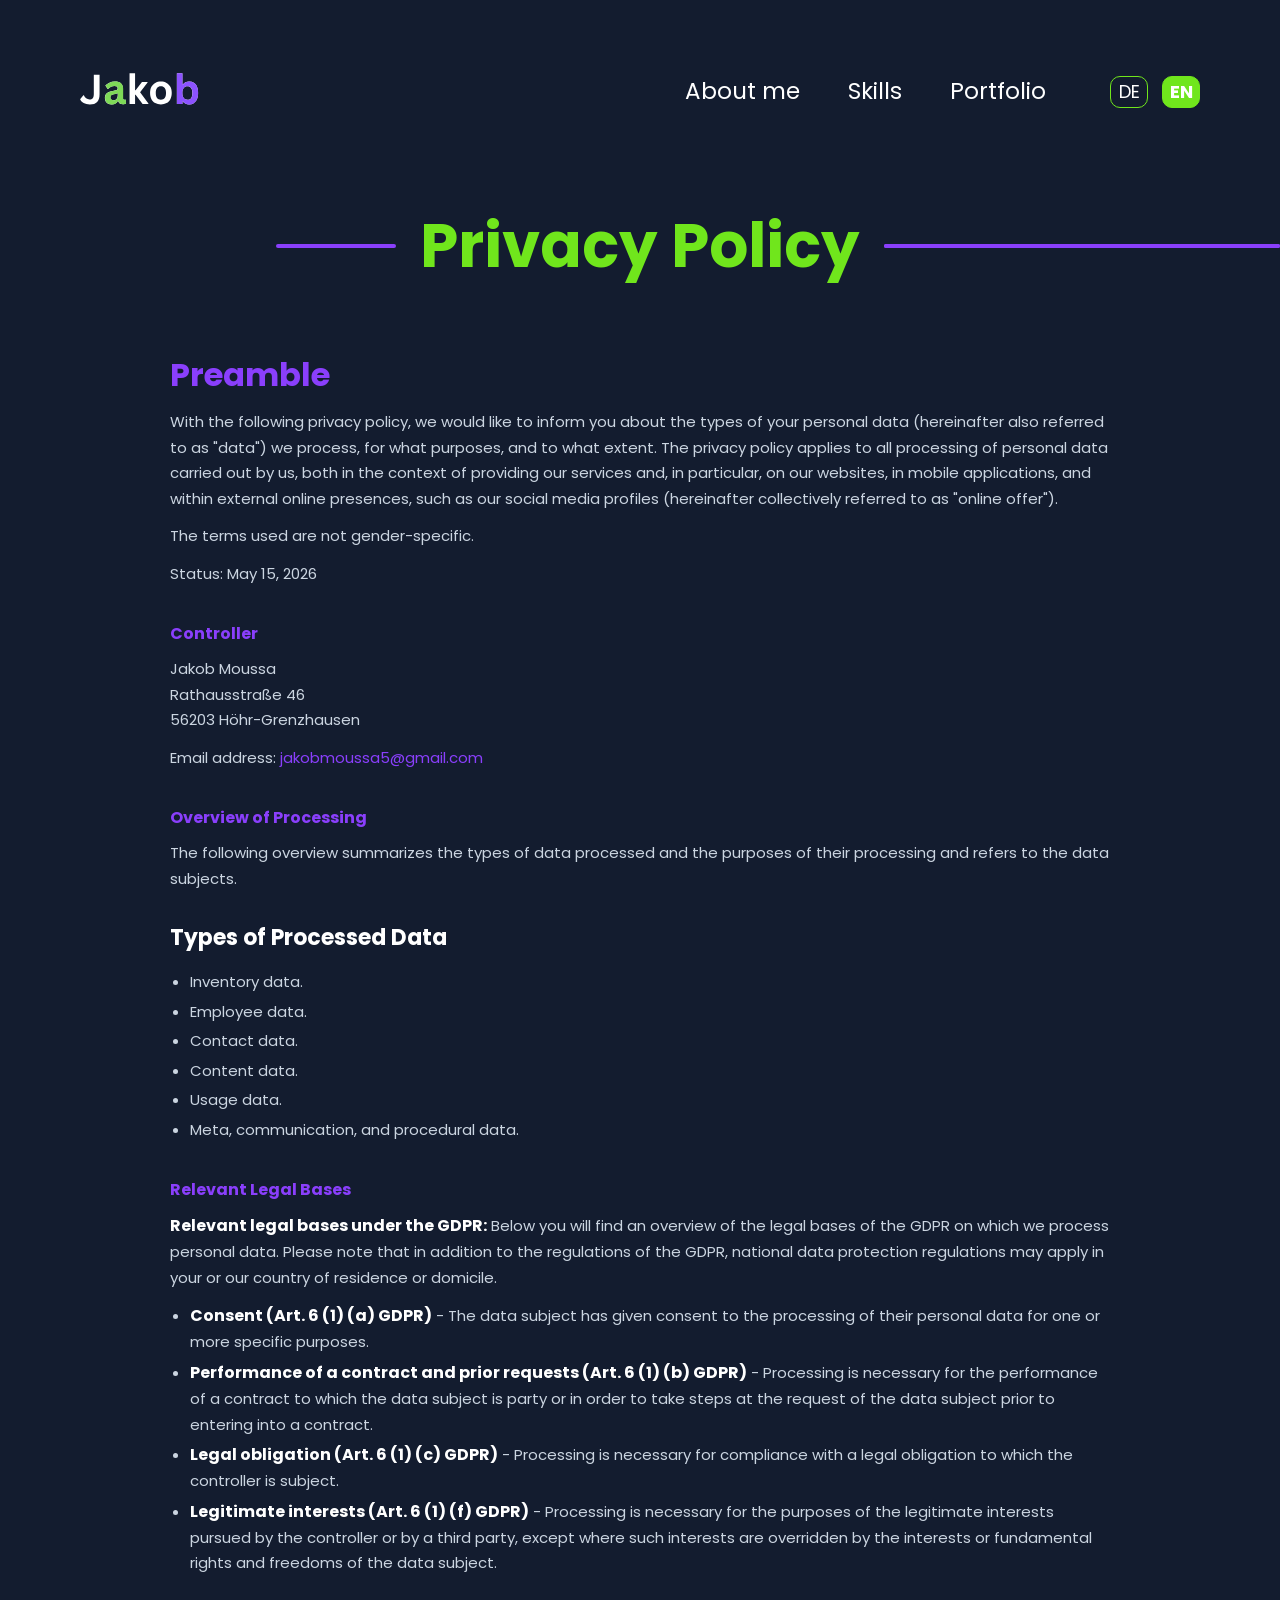
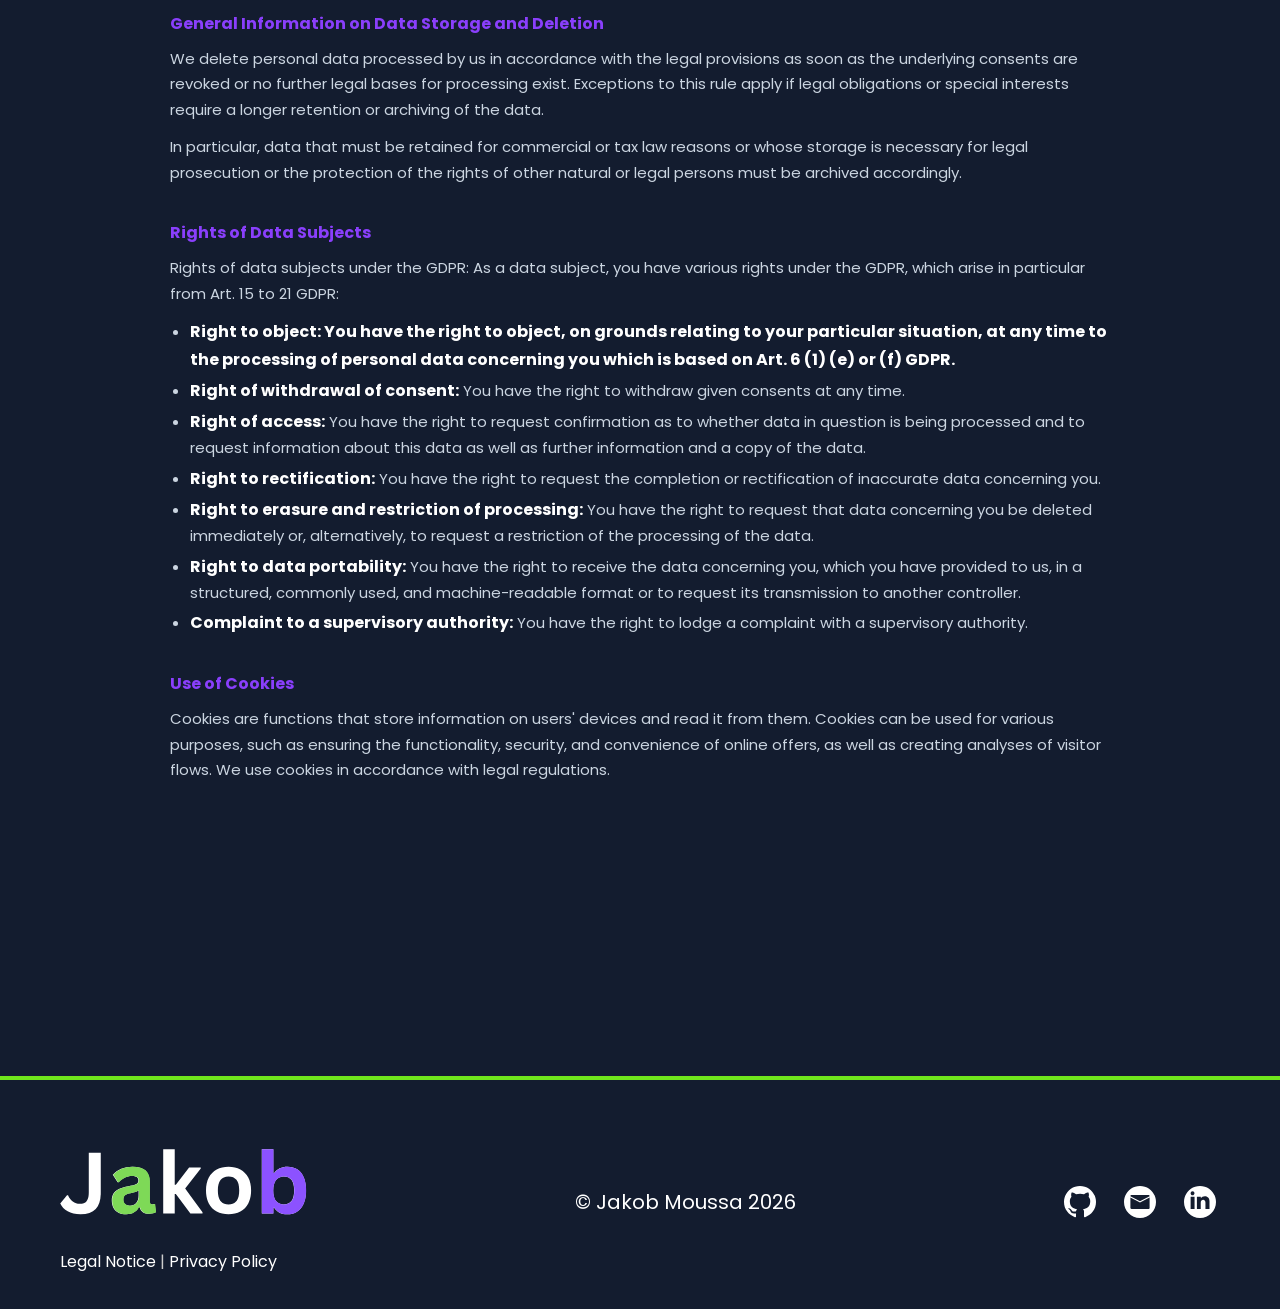
==== commit 39f353d8: "Adjust content width for 1440px and update Legal Notice & Privacy Policy layouts" ====
--- a/datenschutz.html
+++ b/datenschutz.html
@@ -21,9 +21,9 @@
         </div>
         <div class="right-nav">
             <nav class="nav">
-                <a href="index.html#about-section">About me</a>
-                <a href="index.html#skills-section">Skills</a>
-                <a href="index.html#portfolio-section">Portfolio</a>
+                <a href="index.html#about-section" data-translate="navAbout">About me</a>
+                <a href="index.html#skills-section" data-translate="navSkills">Skills</a>
+                <a href="index.html#portfolio-section" data-translate="navPortfolio">Portfolio</a>
             </nav>
             <div class="language-switch">
                 <button>DE</button>
@@ -37,485 +37,11 @@
         <div class="legal-container">
             <div class="legal-headline-container">
                 <span class="line"></span>
-                <h1 class="legal-headline">Privacy Policy</h1>
+                <h1 class="legal-headline" data-translate="datenschutzTitle">Privacy Policy</h1>
                 <span class="before-line"></span>
             </div>
 
-            <div class="legal-content">
-                <h2 id="m716">Präambel</h2>
-                <p>Mit der folgenden Datenschutzerklärung möchten wir Sie darüber aufklären, welche Arten Ihrer
-                    personenbezogenen Daten (nachfolgend auch kurz als "Daten" bezeichnet) wir zu welchen Zwecken und in
-                    welchem Umfang verarbeiten. Die Datenschutzerklärung gilt für alle von uns durchgeführten
-                    Verarbeitungen personenbezogener Daten, sowohl im Rahmen der Erbringung unserer Leistungen als auch
-                    insbesondere auf unseren Webseiten, in mobilen Applikationen sowie innerhalb externer
-                    Onlinepräsenzen, wie z. B. unserer Social-Media-Profile (nachfolgend zusammenfassend bezeichnet als
-                    "Onlineangebot").</p>
-                <p>Die verwendeten Begriffe sind nicht geschlechtsspezifisch.</p>
-                <p>Stand: 15. Mai 2026</p>
-
-                <h2>Inhaltsübersicht</h2>
-                <ul class="index">
-                    <li><a class="index-link" href="#m716">Präambel</a></li>
-                    <li><a class="index-link" href="#m3">Verantwortlicher</a></li>
-                    <li><a class="index-link" href="#mOverview">Übersicht der Verarbeitungen</a></li>
-                    <li><a class="index-link" href="#m2427">Maßgebliche Rechtsgrundlagen</a></li>
-                    <li><a class="index-link" href="#m12">Allgemeine Informationen zur Datenspeicherung und Löschung</a>
-                    </li>
-                    <li><a class="index-link" href="#m10">Rechte der betroffenen Personen</a></li>
-                    <li><a class="index-link" href="#m134">Einsatz von Cookies</a></li>
-                    <li><a class="index-link" href="#m104">Blogs und Publikationsmedien</a></li>
-                    <li><a class="index-link" href="#m182">Kontakt- und Anfrageverwaltung</a></li>
-                    <li><a class="index-link" href="#m328">Plug-ins und eingebettete Funktionen sowie Inhalte</a></li>
-                    <li><a class="index-link" href="#m15">Änderung und Aktualisierung</a></li>
-                    <li><a class="index-link" href="#m42">Begriffsdefinitionen</a></li>
-                </ul>
-
-                <h2 id="m3">Verantwortlicher</h2>
-                <p>Jakob Moussa<br>Rathausstraße 46<br>56203 Höhr-grenzhausen </p>
-                <p>E-Mail-Adresse: <a href="mailto:jakobmoussa5@gmail.com">jakobmoussa5@gmail.com</a></p>
-
-                <h2 id="mOverview">Übersicht der Verarbeitungen</h2>
-                <p>Die nachfolgende Übersicht fasst die Arten der verarbeiteten Daten und die Zwecke ihrer Verarbeitung
-                    zusammen und verweist auf die betroffenen Personen.</p>
-
-                <h3>Arten der verarbeiteten Daten</h3>
-                <ul>
-                    <li>Bestandsdaten.</li>
-                    <li>Beschäftigtendaten.</li>
-                    <li>Kontaktdaten.</li>
-                    <li>Inhaltsdaten.</li>
-                    <li>Nutzungsdaten.</li>
-                    <li>Meta-, Kommunikations- und Verfahrensdaten.</li>
-                </ul>
-
-                <h3>Kategorien betroffener Personen</h3>
-                <ul>
-                    <li>Beschäftigte.</li>
-                    <li>Kommunikationspartner.</li>
-                    <li>Nutzer.</li>
-                    <li>Dritte Personen.</li>
-                    <li>Hinweisgeber.</li>
-                </ul>
-
-                <h3>Zwecke der Verarbeitung</h3>
-                <ul>
-                    <li>Kommunikation.</li>
-                    <li>Organisations- und Verwaltungsverfahren.</li>
-                    <li>Feedback.</li>
-                    <li>Bereitstellung unseres Onlineangebotes und Nutzerfreundlichkeit.</li>
-                    <li>Hinweisgeberschutz.</li>
-                </ul>
-
-                <h2 id="m2427">Maßgebliche Rechtsgrundlagen</h2>
-                <p><strong>Maßgebliche Rechtsgrundlagen nach der DSGVO: </strong>Im Folgenden erhalten Sie eine
-                    Übersicht der Rechtsgrundlagen der DSGVO, auf deren Basis wir personenbezogene Daten verarbeiten.
-                    Bitte nehmen Sie zur Kenntnis, dass neben den Regelungen der DSGVO nationale Datenschutzvorgaben in
-                    Ihrem bzw. unserem Wohn- oder Sitzland gelten können. Sollten ferner im Einzelfall speziellere
-                    Rechtsgrundlagen maßgeblich sein, teilen wir Ihnen diese in der Datenschutzerklärung mit.</p>
-                <ul>
-                    <li><strong>Einwilligung (Art. 6 Abs. 1 S. 1 lit. a) DSGVO)</strong> - Die betroffene Person hat
-                        ihre Einwilligung in die Verarbeitung der sie betreffenden personenbezogenen Daten für einen
-                        spezifischen Zweck oder mehrere bestimmte Zwecke gegeben.</li>
-                    <li><strong>Vertragserfüllung und vorvertragliche Anfragen (Art. 6 Abs. 1 S. 1 lit. b)
-                            DSGVO)</strong> - Die Verarbeitung ist für die Erfüllung eines Vertrags, dessen
-                        Vertragspartei die betroffene Person ist, oder zur Durchführung vorvertraglicher Maßnahmen
-                        erforderlich, die auf Anfrage der betroffenen Person erfolgen.</li>
-                    <li><strong>Rechtliche Verpflichtung (Art. 6 Abs. 1 S. 1 lit. c) DSGVO)</strong> - Die Verarbeitung
-                        ist zur Erfüllung einer rechtlichen Verpflichtung erforderlich, der der Verantwortliche
-                        unterliegt.</li>
-                    <li><strong>Berechtigte Interessen (Art. 6 Abs. 1 S. 1 lit. f) DSGVO)</strong> - die Verarbeitung
-                        ist zur Wahrung der berechtigten Interessen des Verantwortlichen oder eines Dritten notwendig,
-                        vorausgesetzt, dass die Interessen, Grundrechte und Grundfreiheiten der betroffenen Person, die
-                        den Schutz personenbezogener Daten verlangen, nicht überwiegen.</li>
-                </ul>
-                <p><strong>Nationale Datenschutzregelungen in Deutschland: </strong>Zusätzlich zu den
-                    Datenschutzregelungen der DSGVO gelten nationale Regelungen zum Datenschutz in Deutschland. Hierzu
-                    gehört insbesondere das Gesetz zum Schutz vor Missbrauch personenbezogener Daten bei der
-                    Datenverarbeitung (Bundesdatenschutzgesetz – BDSG). Das BDSG enthält insbesondere Spezialregelungen
-                    zum Recht auf Auskunft, zum Recht auf Löschung, zum Widerspruchsrecht, zur Verarbeitung besonderer
-                    Kategorien personenbezogener Daten, zur Verarbeitung für andere Zwecke und zur Übermittlung sowie
-                    automatisierten Entscheidungsfindung im Einzelfall einschließlich Profiling. Ferner können
-                    Landesdatenschutzgesetze der einzelnen Bundesländer zur Anwendung gelangen.</p>
-
-                <h2 id="m12">Allgemeine Informationen zur Datenspeicherung und Löschung</h2>
-                <p>Wir löschen personenbezogene Daten, die wir verarbeiten, gemäß den gesetzlichen Bestimmungen, sobald
-                    die zugrundeliegenden Einwilligungen widerrufen werden oder keine weiteren rechtlichen Grundlagen
-                    für die Verarbeitung bestehen. Dies betrifft Fälle, in denen der ursprüngliche Verarbeitungszweck
-                    entfällt oder die Daten nicht mehr benötigt werden. Ausnahmen von dieser Regelung bestehen, wenn
-                    gesetzliche Pflichten oder besondere Interessen eine längere Aufbewahrung oder Archivierung der
-                    Daten erfordern.</p>
-                <p>Insbesondere müssen Daten, die aus handels- oder steuerrechtlichen Gründen aufbewahrt werden müssen
-                    oder deren Speicherung notwendig ist zur Rechtsverfolgung oder zum Schutz der Rechte anderer
-                    natürlicher oder juristischer Personen, entsprechend archiviert werden.</p>
-                <p>Unsere Datenschutzhinweise enthalten zusätzliche Informationen zur Aufbewahrung und Löschung von
-                    Daten, die speziell für bestimmte Verarbeitungsprozesse gelten.</p>
-                <p>Bei mehreren Angaben zur Aufbewahrungsdauer oder Löschungsfristen eines Datums, ist stets die längste
-                    Frist maßgeblich. Daten, die nicht mehr für den ursprünglich vorgesehenen Zweck, sondern aufgrund
-                    gesetzlicher Vorgaben oder anderer Gründe aufbewahrt werden, verarbeiten wir ausschließlich zu den
-                    Gründen, die ihre Aufbewahrung rechtfertigen.</p>
-                <p>Aufbewahrung und Löschung von Daten: Die folgenden allgemeinen Fristen gelten für die Aufbewahrung
-                    und Archivierung nach deutschem Recht:</p>
-                <ul>
-                    <li>10 Jahre - Aufbewahrungsfrist für Bücher und Aufzeichnungen, Jahresabschlüsse, Inventare,
-                        Lageberichte, Eröffnungsbilanz sowie die zu ihrem Verständnis erforderlichen Arbeitsanweisungen
-                        und sonstigen Organisationsunterlagen (§ 147 Abs. 1 Nr. 1 i.V.m. Abs. 3 AO, § 14b Abs. 1 UStG, §
-                        257 Abs. 1 Nr. 1 i.V.m. Abs. 4 HGB).</li>
-                    <li>8 Jahre - Buchungsbelege, wie z. B. Rechnungen und Kostenbelege (§ 147 Abs. 1 Nr. 4 und 4a
-                        i.V.m. Abs. 3 Satz 1 AO sowie § 257 Abs. 1 Nr. 4 i.V.m. Abs. 4 HGB).</li>
-                    <li>6 Jahre - Übrige Geschäftsunterlagen: empfangene Handels- oder Geschäftsbriefe, Wiedergaben der
-                        abgesandten Handels- oder Geschäftsbriefe, sonstige Unterlagen, soweit sie für die Besteuerung
-                        von Bedeutung sind, z. B. Stundenlohnzettel, Betriebsabrechnungsbögen, Kalkulationsunterlagen,
-                        Preisauszeichnungen, aber auch Lohnabrechnungsunterlagen, soweit sie nicht bereits
-                        Buchungsbelege sind und Kassenstreifen (§ 147 Abs. 1 Nr. 2, 3, 5 i.V.m. Abs. 3 AO, § 257 Abs. 1
-                        Nr. 2 u. 3 i.V.m. Abs. 4 HGB).</li>
-                    <li>3 Jahre - Daten, die erforderlich sind, um potenzielle Gewährleistungs- und
-                        Schadensersatzansprüche oder ähnliche vertragliche Ansprüche und Rechte zu berücksichtigen sowie
-                        damit verbundene Anfragen zu bearbeiten, basierend auf früheren Geschäftserfahrungen und
-                        üblichen Branchenpraktiken, werden für die Dauer der regulären gesetzlichen Verjährungsfrist von
-                        drei Jahren gespeichert (§§ 195, 199 BGB).</li>
-                </ul>
-                <p>Fristbeginn mit Ablauf des Jahres: Beginnt eine Frist nicht ausdrücklich zu einem bestimmten Datum
-                    und beträgt sie mindestens ein Jahr, so startet sie automatisch am Ende des Kalenderjahres, in dem
-                    das fristauslösende Ereignis eingetreten ist. Im Fall laufender Vertragsverhältnisse, in deren
-                    Rahmen Daten gespeichert werden, ist das fristauslösende Ereignis der Zeitpunkt des Wirksamwerdens
-                    der Kündigung oder sonstige Beendigung des Rechtsverhältnisses.</p>
-
-                <h2 id="m10">Rechte der betroffenen Personen</h2>
-                <p>Rechte der betroffenen Personen aus der DSGVO: Ihnen stehen als Betroffene nach der DSGVO
-                    verschiedene Rechte zu, die sich insbesondere aus Art. 15 bis 21 DSGVO ergeben:</p>
-                <ul>
-                    <li><strong>Widerspruchsrecht: Sie haben das Recht, aus Gründen, die sich aus Ihrer besonderen
-                            Situation ergeben, jederzeit gegen die Verarbeitung der Sie betreffenden personenbezogenen
-                            Daten, die aufgrund von Art. 6 Abs. 1 lit. e oder f DSGVO erfolgt, Widerspruch einzulegen;
-                            dies gilt auch für ein auf diese Bestimmungen gestütztes Profiling. Werden die Sie
-                            betreffenden personenbezogenen Daten verarbeitet, um Direktwerbung zu betreiben, haben Sie
-                            das Recht, jederzeit Widerspruch gegen die Verarbeitung der Sie betreffenden
-                            personenbezogenen Daten zum Zwecke derartiger Werbung einzulegen; dies gilt auch für das
-                            Profiling, soweit es mit solcher Direktwerbung in Verbindung steht.</strong></li>
-                    <li><strong>Widerrufsrecht bei Einwilligungen:</strong> Sie haben das Recht, erteilte Einwilligungen
-                        jederzeit zu widerrufen.</li>
-                    <li><strong>Auskunftsrecht:</strong> Sie haben das Recht, eine Bestätigung darüber zu verlangen, ob
-                        betreffende Daten verarbeitet werden und auf Auskunft über diese Daten sowie auf weitere
-                        Informationen und Kopie der Daten entsprechend den gesetzlichen Vorgaben.</li>
-                    <li><strong>Recht auf Berichtigung:</strong> Sie haben entsprechend den gesetzlichen Vorgaben das
-                        Recht, die Vervollständigung der Sie betreffenden Daten oder die Berichtigung der Sie
-                        betreffenden unrichtigen Daten zu verlangen.</li>
-                    <li><strong>Recht auf Löschung und Einschränkung der Verarbeitung:</strong> Sie haben nach Maßgabe
-                        der gesetzlichen Vorgaben das Recht, zu verlangen, dass Sie betreffende Daten unverzüglich
-                        gelöscht werden, bzw. alternativ nach Maßgabe der gesetzlichen Vorgaben eine Einschränkung der
-                        Verarbeitung der Daten zu verlangen.</li>
-                    <li><strong>Recht auf Datenübertragbarkeit:</strong> Sie haben das Recht, Sie betreffende Daten, die
-                        Sie uns bereitgestellt haben, nach Maßgabe der gesetzlichen Vorgaben in einem strukturierten,
-                        gängigen und maschinenlesbaren Format zu erhalten oder deren Übermittlung an einen anderen
-                        Verantwortlichen zu fordern.</li>
-                    <li><strong>Beschwerde bei Aufsichtsbehörde:</strong> Sie haben unbeschadet eines anderweitigen
-                        verwaltungsrechtlichen oder gerichtlichen Rechtsbehelfs das Recht auf Beschwerde bei einer
-                        Aufsichtsbehörde, insbesondere in dem Mitgliedstaat ihres gewöhnlichen Aufenthaltsorts, ihres
-                        Arbeitsplatzes oder des Orts des mutmaßlichen Verstoßes, wenn Sie der Ansicht sind, dass die
-                        Verarbeitung der Sie betreffenden personenbezogenen Daten gegen die Vorgaben der DSGVO verstößt.
-                    </li>
-                </ul>
-
-                <h2 id="m134">Einsatz von Cookies</h2>
-                <p>Unter dem Begriff „Cookies" werden Funktionen, die Informationen auf Endgeräten der Nutzer speichern
-                    und aus ihnen auslesen, verstanden. Cookies können ferner in Bezug auf unterschiedliche Anliegen
-                    Einsatz finden, etwa zu Zwecken der Funktionsfähigkeit, der Sicherheit und des Komforts von
-                    Onlineangeboten sowie der Erstellung von Analysen der Besucherströme. Wir verwenden Cookies gemäß
-                    den gesetzlichen Vorschriften. Dazu holen wir, wenn erforderlich, vorab die Zustimmung der Nutzer
-                    ein. Ist eine Zustimmung nicht notwendig, setzen wir auf unsere berechtigten Interessen. Dies gilt,
-                    wenn das Speichern und Auslesen von Informationen unerlässlich ist, um ausdrücklich angeforderte
-                    Inhalte und Funktionen bereitstellen zu können. Dazu zählen etwa die Speicherung von Einstellungen
-                    sowie die Sicherstellung der Funktionalität und Sicherheit unseres Onlineangebots. Die Einwilligung
-                    kann jederzeit widerrufen werden. Wir informieren klar über deren Umfang und welche Cookies genutzt
-                    werden.</p>
-                <p><strong>Hinweise zu datenschutzrechtlichen Rechtsgrundlagen: </strong>Ob wir personenbezogene Daten
-                    mithilfe von Cookies verarbeiten, hängt von einer Einwilligung ab. Liegt eine Einwilligung vor,
-                    dient sie als Rechtsgrundlage. Ohne Einwilligung stützen wir uns auf unsere berechtigten Interessen,
-                    die vorstehend in diesem Abschnitt und im Kontext der jeweiligen Dienste und Verfahren erläutert
-                    sind.</p>
-                <p><strong>Speicherdauer: </strong>Im Hinblick auf die Speicherdauer werden die folgenden Arten von
-                    Cookies unterschieden:</p>
-                <ul>
-                    <li><strong>Temporäre Cookies (auch: Session- oder Sitzungscookies):</strong> Temporäre Cookies
-                        werden spätestens gelöscht, nachdem ein Nutzer ein Onlineangebot verlassen und sein Endgerät (z.
-                        B. Browser oder mobile Applikation) geschlossen hat.</li>
-                    <li><strong>Permanente Cookies:</strong> Permanente Cookies bleiben auch nach dem Schließen des
-                        Endgeräts gespeichert. So können beispielsweise der Log-in-Status gespeichert und bevorzugte
-                        Inhalte direkt angezeigt werden, wenn der Nutzer eine Website erneut besucht. Ebenso können die
-                        mithilfe von Cookies erhobenen Nutzerdaten zur Reichweitenmessung Verwendung finden. Sofern wir
-                        Nutzern keine expliziten Angaben zur Art und Speicherdauer von Cookies mitteilen (z. B. im
-                        Rahmen der Einholung der Einwilligung), sollten sie davon ausgehen, dass diese permanent sind
-                        und die Speicherdauer bis zu zwei Jahre betragen kann.</li>
-                </ul>
-                <p><strong>Allgemeine Hinweise zum Widerruf und Widerspruch (Opt-out): </strong>Nutzer können die von
-                    ihnen abgegebenen Einwilligungen jederzeit widerrufen und zudem einen Widerspruch gegen die
-                    Verarbeitung entsprechend den gesetzlichen Vorgaben, auch mittels der Privatsphäre-Einstellungen
-                    ihres Browsers, erklären.</p>
-                <ul class="m-elements">
-                    <li><strong>Verarbeitete Datenarten:</strong> Meta-, Kommunikations- und Verfahrensdaten (z. B.
-                        IP-Adressen, Zeitangaben, Identifikationsnummern, beteiligte Personen).</li>
-                    <li><strong>Betroffene Personen:</strong> Nutzer (z. B. Webseitenbesucher, Nutzer von
-                        Onlinediensten).</li>
-                    <li class=""><strong>Rechtsgrundlagen:</strong> Berechtigte Interessen (Art. 6 Abs. 1 S. 1 lit. f)
-                        DSGVO). Einwilligung (Art. 6 Abs. 1 S. 1 lit. a) DSGVO).</li>
-                </ul>
-                <p><strong>Weitere Hinweise zu Verarbeitungsprozessen, Verfahren und Diensten:</strong></p>
-                <ul class="m-elements">
-                    <li><strong>Verarbeitung von Cookie-Daten auf Grundlage einer Einwilligung: </strong>Wir setzen eine
-                        Einwilligungs-Management-Lösung ein, bei der die Einwilligung der Nutzer zur Verwendung von
-                        Cookies oder zu den im Rahmen der Einwilligungs-Management-Lösung genannten Verfahren und
-                        Anbietern eingeholt wird. Dieses Verfahren dient der Einholung, Protokollierung, Verwaltung und
-                        dem Widerruf von Einwilligungen, insbesondere bezogen auf den Einsatz von Cookies und
-                        vergleichbaren Technologien, die zur Speicherung, zum Auslesen und zur Verarbeitung von
-                        Informationen auf den Endgeräten der Nutzer eingesetzt werden. Im Rahmen dieses Verfahrens
-                        werden die Einwilligungen der Nutzer für die Nutzung von Cookies und die damit verbundenen
-                        Verarbeitungen von Informationen, einschließlich der im Einwilligungs-Management-Verfahren
-                        genannten spezifischen Verarbeitungen und Anbieter, eingeholt. Die Nutzer haben zudem die
-                        Möglichkeit, ihre Einwilligungen zu verwalten und zu widerrufen. Die Einwilligungserklärungen
-                        werden gespeichert, um eine erneute Abfrage zu vermeiden und den Nachweis der Einwilligung gemäß
-                        der gesetzlichen Anforderungen führen zu können. Die Speicherung erfolgt serverseitig und/oder
-                        in einem Cookie (sogenanntes Opt-In-Cookie) oder mittels vergleichbarer Technologien, um die
-                        Einwilligung einem spezifischen Nutzer oder dessen Gerät zuordnen zu können. Sofern keine
-                        spezifischen Angaben zu den Anbietern von Einwilligungs-Management-Diensten vorliegen, gelten
-                        folgende allgemeine Hinweise: Die Dauer der Speicherung der Einwilligung beträgt bis zu zwei
-                        Jahre. Dabei wird ein pseudonymer Nutzer-Identifikator erstellt, der zusammen mit dem Zeitpunkt
-                        der Einwilligung, den Angaben zum Umfang der Einwilligung (z. B. betreffende Kategorien von
-                        Cookies und/oder Diensteanbieter) sowie Informationen über den Browser, das System und das
-                        verwendete Endgerät gespeichert wird; <span class=""><strong>Rechtsgrundlagen:</strong>
-                            Einwilligung (Art. 6 Abs. 1 S. 1 lit. a) DSGVO).</span></li>
-                </ul>
-
-                <h2 id="m104">Blogs und Publikationsmedien</h2>
-                <p>Wir nutzen Blogs oder vergleichbare Mittel der Onlinekommunikation und Publikation (nachfolgend
-                    "Publikationsmedium"). Die Daten der Leser werden für die Zwecke des Publikationsmediums nur
-                    insoweit verarbeitet, als es für dessen Darstellung und die Kommunikation zwischen Autoren und
-                    Lesern oder aus Gründen der Sicherheit erforderlich ist. Im Übrigen verweisen wir auf die
-                    Informationen zur Verarbeitung der Besucher unseres Publikationsmediums im Rahmen dieser
-                    Datenschutzhinweise.</p>
-                <ul class="m-elements">
-                    <li><strong>Verarbeitete Datenarten:</strong> Bestandsdaten (z. B. der vollständige Name,
-                        Wohnadresse, Kontaktinformationen, Kundennummer, etc.); Kontaktdaten (z. B. Post- und
-                        E-Mail-Adressen oder Telefonnummern); Inhaltsdaten (z. B. textliche oder bildliche Nachrichten
-                        und Beiträge sowie die sie betreffenden Informationen, wie z. B. Angaben zur Autorenschaft oder
-                        Zeitpunkt der Erstellung); Nutzungsdaten (z. B. Seitenaufrufe und Verweildauer, Klickpfade,
-                        Nutzungsintensität und -frequenz, verwendete Gerätetypen und Betriebssysteme, Interaktionen mit
-                        Inhalten und Funktionen). Meta-, Kommunikations- und Verfahrensdaten (z. B. IP-Adressen,
-                        Zeitangaben, Identifikationsnummern, beteiligte Personen).</li>
-                    <li><strong>Betroffene Personen:</strong> Nutzer (z. B. Webseitenbesucher, Nutzer von
-                        Onlinediensten).</li>
-                    <li><strong>Zwecke der Verarbeitung und berechtigte Interessen:</strong> Feedback (z. B. Sammeln von
-                        Feedback via Online-Formular). Bereitstellung unseres Onlineangebotes und Nutzerfreundlichkeit.
-                    </li>
-                    <li><strong>Aufbewahrung und Löschung:</strong> Löschung entsprechend Angaben im Abschnitt
-                        "Allgemeine Informationen zur Datenspeicherung und Löschung".</li>
-                    <li class=""><strong>Rechtsgrundlagen:</strong> Berechtigte Interessen (Art. 6 Abs. 1 S. 1 lit. f)
-                        DSGVO).</li>
-                </ul>
-
-                <h2 id="m182">Kontakt- und Anfrageverwaltung</h2>
-                <p>Bei der Kontaktaufnahme mit uns (z. B. per Post, Kontaktformular, E-Mail, Telefon oder via soziale
-                    Medien) sowie im Rahmen bestehender Nutzer- und Geschäftsbeziehungen werden die Angaben der
-                    anfragenden Personen verarbeitet, soweit dies zur Beantwortung der Kontaktanfragen und etwaiger
-                    angefragter Maßnahmen erforderlich ist.</p>
-                <ul class="m-elements">
-                    <li><strong>Verarbeitete Datenarten:</strong> Kontaktdaten (z. B. Post- und E-Mail-Adressen oder
-                        Telefonnummern); Inhaltsdaten (z. B. textliche oder bildliche Nachrichten und Beiträge sowie die
-                        sie betreffenden Informationen, wie z. B. Angaben zur Autorenschaft oder Zeitpunkt der
-                        Erstellung). Meta-, Kommunikations- und Verfahrensdaten (z. B. IP-Adressen, Zeitangaben,
-                        Identifikationsnummern, beteiligte Personen).</li>
-                    <li><strong>Betroffene Personen:</strong> Kommunikationspartner.</li>
-                    <li><strong>Zwecke der Verarbeitung und berechtigte Interessen:</strong> Kommunikation;
-                        Organisations- und Verwaltungsverfahren; Feedback (z. B. Sammeln von Feedback via
-                        Online-Formular). Bereitstellung unseres Onlineangebotes und Nutzerfreundlichkeit.</li>
-                    <li><strong>Aufbewahrung und Löschung:</strong> Löschung entsprechend Angaben im Abschnitt
-                        "Allgemeine Informationen zur Datenspeicherung und Löschung".</li>
-                    <li class=""><strong>Rechtsgrundlagen:</strong> Berechtigte Interessen (Art. 6 Abs. 1 S. 1 lit. f)
-                        DSGVO). Vertragserfüllung und vorvertragliche Anfragen (Art. 6 Abs. 1 S. 1 lit. b) DSGVO).</li>
-                </ul>
-                <p><strong>Weitere Hinweise zu Verarbeitungsprozessen, Verfahren und Diensten:</strong></p>
-                <ul class="m-elements">
-                    <li><strong>Kontaktformular: </strong>Bei Kontaktaufnahme über unser Kontaktformular, per E-Mail
-                        oder anderen Kommunikationswegen, verarbeiten wir die uns übermittelten personenbezogenen Daten
-                        zur Beantwortung und Bearbeitung des jeweiligen Anliegens. Dies umfasst in der Regel Angaben wie
-                        Name, Kontaktinformationen und gegebenenfalls weitere Informationen, die uns mitgeteilt werden
-                        und zur angemessenen Bearbeitung erforderlich sind. Wir nutzen diese Daten ausschließlich für
-                        den angegebenen Zweck der Kontaktaufnahme und Kommunikation; <span
-                            class=""><strong>Rechtsgrundlagen:</strong> Vertragserfüllung und vorvertragliche Anfragen
-                            (Art. 6 Abs. 1 S. 1 lit. b) DSGVO), Berechtigte Interessen (Art. 6 Abs. 1 S. 1 lit. f)
-                            DSGVO).</span></li>
-                </ul>
-
-                <h2 id="m328">Plug-ins und eingebettete Funktionen sowie Inhalte</h2>
-                <p>Wir binden Funktions- und Inhaltselemente in unser Onlineangebot ein, die von den Servern ihrer
-                    jeweiligen Anbieter (nachfolgend als „Drittanbieter" bezeichnet) bezogen werden. Dabei kann es sich
-                    zum Beispiel um Grafiken, Videos oder Stadtpläne handeln (nachfolgend einheitlich als „Inhalte"
-                    bezeichnet).</p>
-                <p>Die Einbindung setzt immer voraus, dass die Drittanbieter dieser Inhalte die IP-Adresse der Nutzer
-                    verarbeiten, da sie ohne IP-Adresse die Inhalte nicht an deren Browser senden könnten. Die
-                    IP-Adresse ist damit für die Darstellung dieser Inhalte oder Funktionen erforderlich. Wir bemühen
-                    uns, nur solche Inhalte zu verwenden, deren jeweilige Anbieter die IP-Adresse lediglich zur
-                    Auslieferung der Inhalte anzuwenden. Drittanbieter können ferner sogenannte Pixel-Tags (unsichtbare
-                    Grafiken, auch als „Web Beacons" bezeichnet) für statistische oder Marketingzwecke einsetzen. Durch
-                    die „Pixel-Tags" können Informationen, wie etwa der Besucherverkehr auf den Seiten dieser Website,
-                    ausgewertet werden. Die pseudonymen Informationen können darüber hinaus in Cookies auf dem Gerät der
-                    Nutzer gespeichert werden und unter anderem technische Auskünfte zum Browser und zum Betriebssystem,
-                    zu verweisenden Websites, zur Besuchszeit sowie weitere Angaben zur Nutzung unseres Onlineangebots
-                    enthalten, aber auch mit solchen Informationen aus anderen Quellen verbunden werden.</p>
-                <p><strong>Hinweise zu Rechtsgrundlagen:</strong> Sofern wir die Nutzer um ihre Einwilligung in den
-                    Einsatz der Drittanbieter bitten, stellt die Rechtsgrundlage der Datenverarbeitung die Erlaubnis
-                    dar. Ansonsten werden die Nutzerdaten auf Grundlage unserer berechtigten Interessen (d. h. Interesse
-                    an effizienten, wirtschaftlichen und empfängerfreundlichen Leistungen) verarbeitet. In diesem
-                    Zusammenhang möchten wir Sie auch auf die Informationen zur Verwendung von Cookies in dieser
-                    Datenschutzerklärung hinweisen.</p>
-                <ul class="m-elements">
-                    <li><strong>Verarbeitete Datenarten:</strong> Nutzungsdaten (z. B. Seitenaufrufe und Verweildauer,
-                        Klickpfade, Nutzungsintensität und -frequenz, verwendete Gerätetypen und Betriebssysteme,
-                        Interaktionen mit Inhalten und Funktionen). Meta-, Kommunikations- und Verfahrensdaten (z. B.
-                        IP-Adressen, Zeitangaben, Identifikationsnummern, beteiligte Personen).</li>
-                    <li><strong>Betroffene Personen:</strong> Nutzer (z. B. Webseitenbesucher, Nutzer von
-                        Onlinediensten).</li>
-                    <li><strong>Zwecke der Verarbeitung und berechtigte Interessen:</strong> Bereitstellung unseres
-                        Onlineangebotes und Nutzerfreundlichkeit.</li>
-                    <li><strong>Aufbewahrung und Löschung:</strong> Löschung entsprechend Angaben im Abschnitt
-                        "Allgemeine Informationen zur Datenspeicherung und Löschung". Speicherung von Cookies von bis zu
-                        2 Jahren (Sofern nicht anders angegeben, können Cookies und ähnliche Speichermethoden für einen
-                        Zeitraum von zwei Jahren auf den Geräten der Nutzer gespeichert werden.).</li>
-                    <li class=""><strong>Rechtsgrundlagen:</strong> Einwilligung (Art. 6 Abs. 1 S. 1 lit. a) DSGVO).
-                        Berechtigte Interessen (Art. 6 Abs. 1 S. 1 lit. f) DSGVO).</li>
-                </ul>
-                <p><strong>Weitere Hinweise zu Verarbeitungsprozessen, Verfahren und Diensten:</strong></p>
-                <ul class="m-elements">
-                    <li><strong>Google Fonts (Bezug vom Google Server): </strong>Bezug von Schriften (und Symbolen) zum
-                        Zwecke einer technisch sicheren, wartungsfreien und effizienten Nutzung von Schriften und
-                        Symbolen im Hinblick auf Aktualität und Ladezeiten, deren einheitliche Darstellung und
-                        Berücksichtigung möglicher lizenzrechtlicher Beschränkungen. Dem Anbieter der Schriftarten wird
-                        die IP-Adresse des Nutzers mitgeteilt, damit die Schriftarten im Browser des Nutzers zur
-                        Verfügung gestellt werden können. Darüber hinaus werden technische Daten (Spracheinstellungen,
-                        Bildschirmauflösung, Betriebssystem, verwendete Hardware) übermittelt, die für die
-                        Bereitstellung der Schriften in Abhängigkeit von den verwendeten Geräten und der technischen
-                        Umgebung notwendig sind. Diese Daten können auf einem Server des Anbieters der Schriftarten in
-                        den USA verarbeitet werden - Beim Besuch unseres Onlineangebotes senden die Browser der Nutzer
-                        ihre Browser HTTP-Anfragen an die Google Fonts Web API (d. h. eine Softwareschnittstelle für den
-                        Abruf der Schriftarten). Die Google Fonts Web API stellt den Nutzern die Cascading Style Sheets
-                        (CSS) von Google Fonts und danach die in der CCS angegebenen Schriftarten zur Verfügung. Zu
-                        diesen HTTP-Anfragen gehören (1) die vom jeweiligen Nutzer für den Zugriff auf das Internet
-                        verwendete IP-Adresse, (2) die angeforderte URL auf dem Google-Server und (3) die HTTP-Header,
-                        einschließlich des User-Agents, der die Browser- und Betriebssystemversionen der Websitebesucher
-                        beschreibt, sowie die Verweis-URL (d. h. die Webseite, auf der die Google-Schriftart angezeigt
-                        werden soll). IP-Adressen werden weder auf Google-Servern protokolliert noch gespeichert und sie
-                        werden nicht analysiert. Die Google Fonts Web API protokolliert Details der HTTP-Anfragen
-                        (angeforderte URL, User-Agent und Verweis-URL). Der Zugriff auf diese Daten ist eingeschränkt
-                        und streng kontrolliert. Die angeforderte URL identifiziert die Schriftfamilien, für die der
-                        Nutzer Schriftarten laden möchte. Diese Daten werden protokolliert, damit Google bestimmen kann,
-                        wie oft eine bestimmte Schriftfamilie angefordert wird. Bei der Google Fonts Web API muss der
-                        User-Agent die Schriftart anpassen, die für den jeweiligen Browsertyp generiert wird. Der
-                        User-Agent wird in erster Linie zum Debugging protokolliert und verwendet, um aggregierte
-                        Nutzungsstatistiken zu generieren, mit denen die Beliebtheit von Schriftfamilien measure wird.
-                        Diese zusammengefassten Nutzungsstatistiken werden auf der Seite „Analysen" von Google Fonts
-                        veröffentlicht. Schließlich wird die Verweis-URL protokolliert, sodass die Daten für die Wartung
-                        der Produktion verwendet und ein aggregierter Bericht zu den Top-Integrationen basierend auf der
-                        Anzahl der Schriftartenanfragen generiert werden kann. Google verwendet laut eigener Auskunft
-                        keine der von Google Fonts erfassten Informationen, um Profile von Endnutzern zu erstellen oder
-                        zielgerichtete Anzeigen zu schalten; <strong>Dienstanbieter:</strong> Google Ireland Limited,
-                        Gordon House, Barrow Street, Dublin 4, Irland; <span class=""><strong>Rechtsgrundlagen:</strong>
-                            Berechtigte Interessen (Art. 6 Abs. 1 S. 1 lit. f) DSGVO); </span><strong>Website:</strong>
-                        <a href="https://fonts.google.com/" target="_blank">https://fonts.google.com/</a>;
-                        <strong>Datenschutzerklärung:</strong> <a href="https://policies.google.com/privacy"
-                            target="_blank">https://policies.google.com/privacy</a>; <strong>Grundlage
-                            Drittlandtransfers:</strong> Data Privacy Framework (DPF). <strong>Weitere
-                            Informationen:</strong> <a href="https://developers.google.com/fonts/faq/privacy?hl=de"
-                            target="_blank">https://developers.google.com/fonts/faq/privacy?hl=de</a>.
-                    </li>
-                </ul>
-
-                <h2 id="m15">Änderung und Aktualisierung</h2>
-                <p>Wir bitten Sie, sich regelmäßig über den Inhalt unserer Datenschutzerklärung zu informieren. Wir
-                    passen die Datenschutzerklärung an, sobald die Änderungen der von uns durchgeführten
-                    Datenverarbeitungen dies erforderlich machen. Wir informieren Sie, sobald durch die Änderungen eine
-                    Mitwirkungshandlung Ihrerseits (z. B. Einwilligung) oder eine sonstige individuelle Benachrichtigung
-                    erforderlich wird.</p>
-                <p>Sofern wir in dieser Datenschutzerklärung Adressen und Kontaktinformationen von Unternehmen und
-                    Organisationen angeben, bitten wir zu beachten, dass die Adressen sich über die Zeit ändern können
-                    und bitten die Angaben vor Kontaktaufnahme zu prüfen.</p>
-
-                <h2 id="m42">Begriffsdefinitionen</h2>
-                <p>In diesem Abschnitt erhalten Sie eine Übersicht über die in dieser Datenschutzerklärung verwendeten
-                    Begrifflichkeiten. Soweit die Begrifflichkeiten gesetzlich definiert sind, gelten deren gesetzliche
-                    Definitionen. Die nachfolgenden Erläuterungen sollen dagegen vor allem dem Verständnis dienen.</p>
-                <ul class="glossary">
-                    <li><strong>Beschäftigte:</strong> Als Beschäftigte werden Personen bezeichnet, die in einem
-                        Beschäftigungsverhältnis stehen, sei es als Mitarbeiter, Angestellte oder in ähnlichen
-                        Positionen. Ein Beschäftigungsverhältnis ist eine rechtliche Beziehung zwischen einem
-                        Arbeitgeber und einem Arbeitnehmer, die durch einen Arbeitsvertrag oder eine Vereinbarung
-                        festgelegt wird. Es beinhaltet die Verpflichtung des Arbeitgebers, dem Arbeitnehmer eine
-                        Vergütung zu zahlen, während der Arbeitnehmer seine Arbeitsleistung erbringt. Das
-                        Beschäftigungsverhältnis umfasst verschiedene Phasen, darunter die Begründung, in der der
-                        Arbeitsvertrag geschlossen wird, die Durchführung, in der der Arbeitnehmer seine
-                        Arbeitstätigkeit ausübt, und die Beendigung, wenn das Beschäftigungsverhältnis endet, sei es
-                        durch Kündigung, Aufhebungsvertrag oder anderweitig. Beschäftigtendaten sind alle Informationen,
-                        die sich auf diese Personen beziehen und im Kontext ihrer Beschäftigung stehen. Dies umfasst
-                        Aspekte wie persönliche Identifikationsdaten, Identifikationsnummern, Gehalts- und Bankdaten,
-                        Arbeitszeiten, Urlaubsansprüche, Gesundheitsdaten und Leistungsbeurteilungen. </li>
-                    <li><strong>Bestandsdaten:</strong> Bestandsdaten umfassen wesentliche Informationen, die für die
-                        Identifikation und Verwaltung von Vertragspartnern, Benutzerkonten, Profilen und ähnlichen
-                        Zuordnungen notwendig sind. Diese Daten können u.a. persönliche und demografische Angaben wie
-                        Namen, Kontaktinformationen (Adressen, Telefonnummern, E-Mail-Adressen), Geburtsdaten und
-                        spezifische Identifikatoren (Benutzer-IDs) beinhalten. Bestandsdaten bilden die Grundlage für
-                        jegliche formelle Interaktion zwischen Personen und Diensten, Einrichtungen oder Systemen, indem
-                        sie eine eindeutige Zuordnung und Kommunikation ermöglichen. </li>
-                    <li><strong>Inhaltsdaten:</strong> Inhaltsdaten umfassen Informationen, die im Zuge der Erstellung,
-                        Bearbeitung und Veröffentlichung von Inhalten aller Art generiert werden. Diese Kategorie von
-                        Daten kann Texte, Bilder, Videos, Audiodateien und andere multimediale Inhalte einschließen, die
-                        auf verschiedenen Plattformen und Medien veröffentlicht werden. Inhaltsdaten sind nicht nur auf
-                        den eigentlichen Inhalt beschränkt, sondern beinhalten auch Metadaten, die Informationen über
-                        den Inhalt selbst liefern, wie Tags, Beschreibungen, Autoreninformationen und
-                        Veröffentlichungsdaten </li>
-                    <li><strong>Kontaktdaten:</strong> Kontaktdaten sind essentielle Informationen, die die
-                        Kommunikation mit Personen oder Organisationen ermöglichen. Sie umfassen u.a. Telefonnummern,
-                        postalische Adressen und E-Mail-Adressen, sowie Kommunikationsmittel wie soziale Medien-Handles
-                        und Instant-Messaging-Identifikatoren. </li>
-                    <li><strong>Meta-, Kommunikations- und Verfahrensdaten:</strong> Meta-, Kommunikations- und
-                        Verfahrensdaten sind Kategorien, die Informationen über die Art und Weise enthalten, wie Daten
-                        verarbeitet, übermittelt und verwaltet werden. Meta-Daten, auch bekannt als Daten über Daten,
-                        umfassen Informationen, die den Kontext, die Herkunft und die Struktur anderer Daten
-                        beschreiben. Sie können Angaben zur Dateigröße, dem Erstellungsdatum, dem Autor eines Dokuments
-                        und den Änderungshistorien beinhalten. Kommunikationsdaten erfassen den Austausch von
-                        Informationen zwischen Nutzern über verschiedene Kanäle, wie E-Mail-Verkehr, Anrufprotokolle,
-                        Nachrichten in sozialen Netzwerken und Chat-Verläufe, inklusive der beteiligten Personen,
-                        Zeitstempel und Übertragungswege. Verfahrensdaten beschreiben die Prozesse und Abläufe innerhalb
-                        von Systemen oder Organisationen, einschließlich Workflow-Dokumentationen, Protokolle von
-                        Transaktionen und Aktivitäten, sowie Audit-Logs, die zur Nachverfolgung und Überprüfung von
-                        Vorgängen verwendet werden. </li>
-                    <li><strong>Nutzungsdaten:</strong> Nutzungsdaten beziehen sich auf Informationen, die erfassen, wie
-                        Nutzer mit digitalen Produkten, Dienstleistungen oder Plattformen interagieren. Diese Daten
-                        umfassen eine breite Palette von Informationen, die aufzeigen, wie Nutzer Anwendungen nutzen,
-                        welche Funktionen sie bevorzugen, wie lange sie auf bestimmten Seiten verweilen und über welche
-                        Pfade sie durch eine Anwendung navigieren. Nutzungsdaten können auch die Häufigkeit der Nutzung,
-                        Zeitstempel von Aktivitäten, IP-Adressen, Geräteinformationen und Standortdaten einschließen.
-                        Sie sind besonders wertvoll für die Analyse des Nutzerverhaltens, die Optimierung von
-                        Benutzererfahrungen, das Personalisieren von Inhalten und das Verbessern von Produkten oder
-                        Dienstleistungen. Darüber hinaus spielen Nutzungsdaten eine entscheidende Rolle beim Erkennen
-                        von Trends, Vorlieben und möglichen Problembereichen innerhalb digitaler Angebote </li>
-                    <li><strong>Personenbezogene Daten:</strong> "Personenbezogene Daten" sind alle Informationen, die
-                        sich auf eine identifizierte oder identifizierbare natürliche Person (im Folgenden "betroffene
-                        Person") beziehen; als identifizierbar wird eine natürliche Person angesehen, die direkt oder
-                        indirekt, insbesondere mittels Zuordnung zu einer Kennung wie einem Namen, zu einer Kennnummer,
-                        zu Standortdaten, zu einer Online-Kennung (z. B. Cookie) oder zu einem oder mehreren besonderen
-                        Merkmalen identifiziert werden kann, die Ausdruck der physischen, physiologischen, genetischen,
-                        psychischen, wirtschaftlichen, kulturellen oder sozialen Identität dieser natürlichen Person
-                        sind. </li>
-                    <li><strong>Verantwortlicher:</strong> Als "Verantwortlicher" wird die natürliche oder juristische
-                        Person, Behörde, Einrichtung oder andere Stelle, die allein oder gemeinsam mit anderen über die
-                        Zwecke und Mittel der Verarbeitung von personenbezogenen Daten entscheidet, bezeichnet. </li>
-                    <li><strong>Verarbeitung:</strong> "Verarbeitung" ist jeder mit oder ohne Hilfe automatisierter
-                        Verfahren ausgeführte Vorgang oder jede solche Vorgangsreihe im Zusammenhang mit
-                        personenbezogenen Daten. Der Begriff reicht weit und umfasst praktisch jeden Umgang mit Daten,
-                        sei es das Erheben, das Auswerten, das Speichern, das Übermitteln oder das Löschen. </li>
-                </ul>
-                <p class="seal"><a href="https://datenschutz-generator.de/"
-                        title="Rechtstext von Dr. Schwenke - für weitere Informationen bitte anklicken." target="_blank"
-                        rel="noopener noreferrer nofollow">Erstellt mit kostenlosem Datenschutz-Generator.de von Dr.
-                        Thomas Schwenke</a></p>
+            <div class="legal-content" data-translate="datenschutzContent">
             </div>
         </div>
     </section>
@@ -527,8 +53,8 @@
                     <span><img src="assets/images/Jakob.svg" alt="jakob"></span>
                 </div>
                 <p class="footer-legal">
-                    <a class="impressum" href="impressum.html">Legal Notice</a> | <a class="datenschutz"
-                        href="datenschutz.html">Privacy Policy</a>
+                    <a class="impressum" href="impressum.html" data-translate="legalNoticeLink">Legal Notice</a> | <a class="datenschutz"
+                        href="datenschutz.html" data-translate="privacyPolicyLink">Privacy Policy</a>
                 </p>
             </div>
 
@@ -548,7 +74,6 @@
             </div>
         </div>
     </footer>
-
+    <script src="./js/translations.js"></script>
 </body>
-
 </html>
--- a/css/stlye.css
+++ b/css/stlye.css
@@ -10,6 +10,7 @@
 html {
   background: #131c2f;
   scroll-behavior: smooth;
+  overflow-x: hidden;
 }
 
 body {
@@ -18,21 +19,16 @@
   width: 100%;
   margin: 0 auto;
   overflow-x: hidden;
+  position: relative;
+}
+
+#hero-section, #about-section, #skills-section, #portfolio-section, #contact-section {
+  max-width: 1440px;
+  margin: 0 auto;
+  position: relative;
+  width: 100%;
 }
 
 #about-section {
   z-index: 3;
-  position: relative;
-  overflow-x: hidden;
-}
-
-#skills-section {
-  position: relative;
-  overflow-x: clip;
-}
-
-@media (min-width: 1441px) {
-  html {
-    zoom: calc(100vw / 1440);
-  }
 }
--- a/css/hero.css
+++ b/css/hero.css
@@ -84,6 +84,7 @@
   justify-content: start;
   margin-top: clamp(140px, 15vw, 160px);
   max-width: 100%;
+  position: relative;
 }
 
 .hero-image {
@@ -122,12 +123,12 @@
 }
 
 .vector {
-  width: 100%;
+  width: calc(2.0425 * clamp(400px, 51vw, 705px));
+  max-width: none;
   position: absolute;
-  top: clamp(350px, 40vw, 412px);
-  left: 0;
-  right: 0;
-  margin: 0 auto;
+  top: 38%;
+  left: 50%;
+  transform: translateX(-50%);
   z-index: 2;
   object-fit: contain;
 }
@@ -193,7 +194,7 @@
 
 .purple-shadow-2 {
   position: absolute;
-  right: 0px;
+  right: calc(50% - 50vw);
   top: clamp(450px, 50vw, 630px);
   z-index: 2;
   pointer-events: none;
@@ -368,9 +369,7 @@
     font-size: 20px;
   }
 
-  .vector {
-    top: 270px;
-  }
+
 }
 
 @media (max-width: 707px) {
@@ -416,9 +415,7 @@
     width: fit-content !important;
   }
 
-  .vector {
-    top: 230px;
-  }
+
 }
 
 @media (min-width: 600px) and (max-width: 699px) {
@@ -460,9 +457,7 @@
     width: fit-content !important;
   }
 
-  .vector {
-    top: 230px;
-  }
+
 }
 
 @media (min-width: 500px) and (max-width: 599px) {
@@ -534,9 +529,7 @@
     width: fit-content !important;
   }
 
-  .vector {
-    top: 230px;
-  }
+
 
   .purple-shadow-2 {
     width: clamp(160px, 25vw, 380px);
--- a/css/contact-footer.css
+++ b/css/contact-footer.css
@@ -17,6 +17,17 @@
   width: 535px;
   height: 3px;
   background: #a855f7;
+  position: relative;
+}
+
+.contact-headline-container .line::before {
+  content: "";
+  position: absolute;
+  top: 0;
+  right: 0;
+  width: 100vw;
+  height: 100%;
+  background: inherit;
 }
 
 .contact-headline {
@@ -95,9 +106,49 @@
 
 .contact-right input:focus,
 .contact-right textarea:focus {
-  border-color: #a855f7;
-  box-shadow: 0 0 10px rgba(168, 85, 247, 0.4);
-}
+  border-color: #1edae6 !important;
+  box-shadow: 0 0 10px rgba(30, 218, 230, 0.4);
+}
+
+.input-wrapper {
+  position: relative;
+  width: 100%;
+  max-width: 617px;
+  display: flex;
+  flex-direction: column;
+}
+
+.input-wrapper input,
+.input-wrapper textarea {
+  width: 100%;
+}
+
+.validation-icon {
+  position: absolute;
+  right: 16px;
+  top: 50%;
+  transform: translateY(-50%);
+  width: 24px;
+  height: 24px;
+  display: none;
+  pointer-events: none;
+}
+
+.input-wrapper.textarea-wrapper .validation-icon {
+  top: 16px;
+  transform: none;
+}
+
+.contact-right input.success,
+.contact-right textarea.success {
+  border-color: #22c55e !important;
+}
+
+.contact-right input.error,
+.contact-right textarea.error {
+  border-color: #cb0101 !important;
+}
+
 
 .checkbox {
   display: flex;
@@ -120,7 +171,7 @@
   position: absolute;
   height: 500px;
   top: 230px;
-  left: 0;
+  left: calc(50% - 50vw);
   z-index: 0;
 }
 
@@ -128,7 +179,7 @@
   padding: 14px;
   border-radius: 10px;
   border: none;
-  background: #9ca3af;
+  background: #9da3af;
   color: #fff;
   cursor: pointer;
   transition: 0.3s;
@@ -136,7 +187,15 @@
 }
 
 .contact-right button:hover {
-  background: #a855f7;
+  background: #a755f7;
+}
+
+.contact-right button.valid {
+  background: #70e61b !important;
+}
+
+.contact-right button.valid:hover {
+  background: #a755f7 !important;
 }
 
 .go-up-arrow {
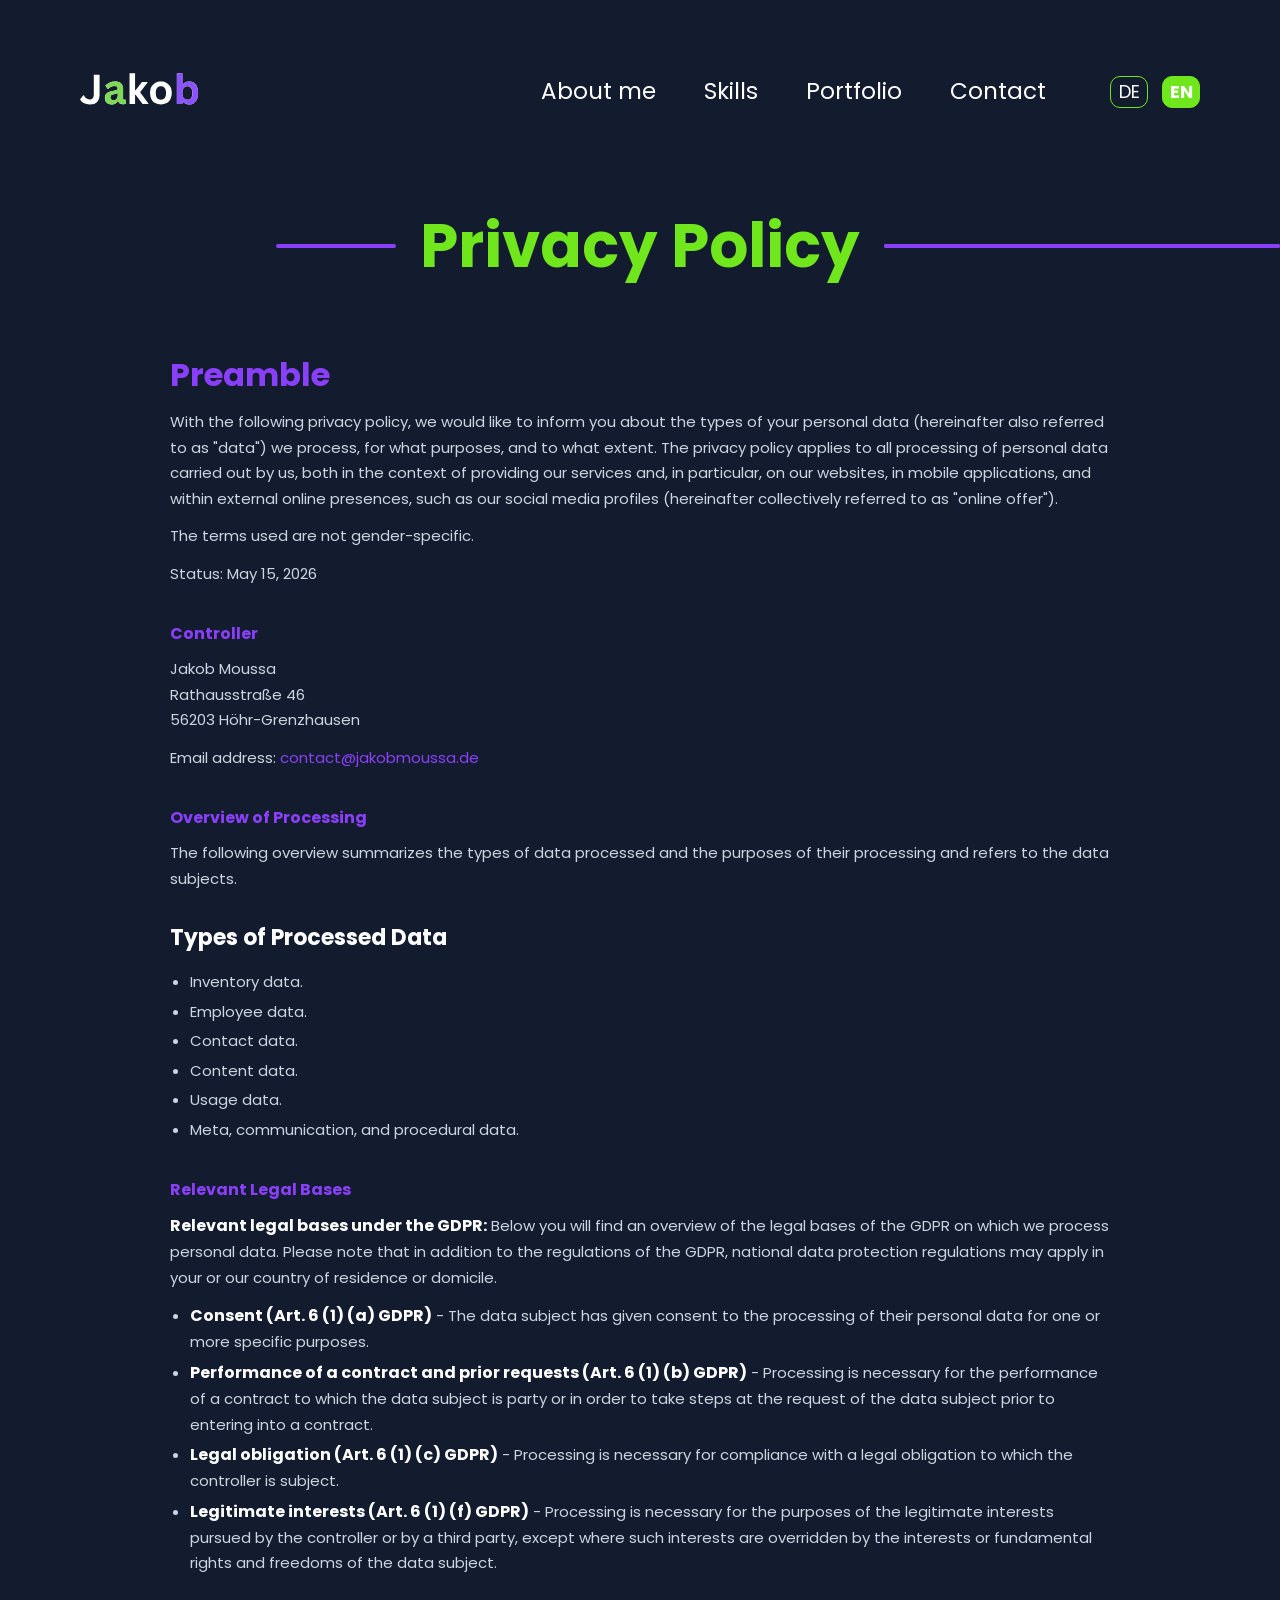
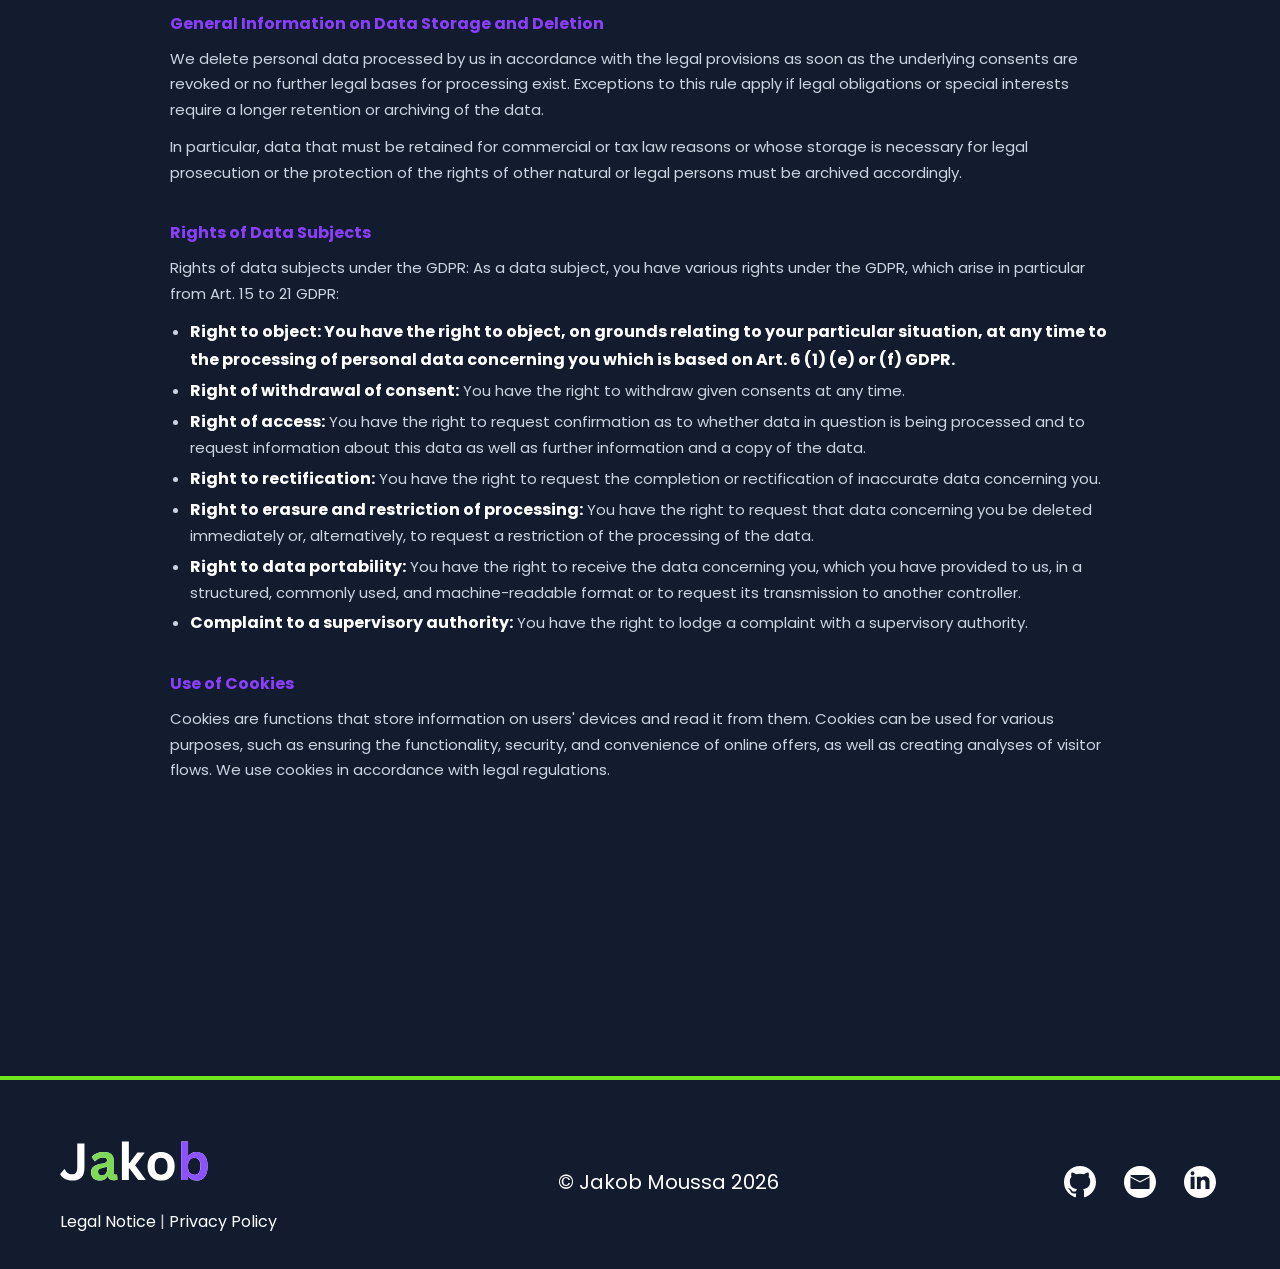
==== commit 116ab378: "Layout adjusted and bugs fixed" ====
--- a/datenschutz.html
+++ b/datenschutz.html
@@ -24,6 +24,7 @@
                 <a href="index.html#about-section" data-translate="navAbout">About me</a>
                 <a href="index.html#skills-section" data-translate="navSkills">Skills</a>
                 <a href="index.html#portfolio-section" data-translate="navPortfolio">Portfolio</a>
+                <a href="index.html#contact" data-translate="navContact">contact</a>
             </nav>
             <div class="language-switch">
                 <button>DE</button>
@@ -31,6 +32,11 @@
             </div>
         </div>
     </header>
+    <div class="back-arrow-container">
+        <a href="index.html">
+            <img src="assets/images/4. Go-up-button.png" alt="back-arrow">
+        </a>
+    </div>
 
     <section class="legal-section">
 
@@ -50,11 +56,12 @@
         <div class="footer-content">
             <div class="footer-left">
                 <div class="footer-logo">
-                    <span><img src="assets/images/Jakob.svg" alt="jakob"></span>
+                    <span><img class="jakob-image" src="assets/images/Jakob.svg" alt="jakob"></span>
                 </div>
                 <p class="footer-legal">
-                    <a class="impressum" href="impressum.html" data-translate="legalNoticeLink">Legal Notice</a> | <a class="datenschutz"
-                        href="datenschutz.html" data-translate="privacyPolicyLink">Privacy Policy</a>
+                    <a class="impressum" href="impressum.html" data-translate="legalNoticeLink">Legal Notice</a> | <a
+                        class="datenschutz" href="datenschutz.html" data-translate="privacyPolicyLink">Privacy
+                        Policy</a>
                 </p>
             </div>
 
@@ -66,7 +73,7 @@
                 <div class="footer-social">
                     <a href="https://github.com/JakobMoussa" target="_blank" rel="noopener noreferrer"
                         aria-label="GitHub"><img src="assets/images/icons/github.svg" alt="GitHub"></a>
-                    <a href="mailto:jakobmoussa5@gmail.com" aria-label="Email"><img
+                    <a href="mailto:contact@jakobmoussa.de" aria-label="Email"><img
                             src="assets/images/icons/Email button.svg" alt="Email"></a>
                     <a href="https://www.linkedin.com/in/jakob-moussa/" target="_blank" rel="noopener noreferrer"
                         aria-label="LinkedIn"><img src="assets/images/icons/Linkedin button.svg" alt="LinkedIn"></a>
@@ -76,4 +83,5 @@
     </footer>
     <script src="./js/translations.js"></script>
 </body>
+
 </html>
--- a/css/stlye.css
+++ b/css/stlye.css
@@ -10,6 +10,7 @@
 html {
   background: #131c2f;
   scroll-behavior: smooth;
+  scroll-padding-top: 200px;
   overflow-x: hidden;
 }
 
@@ -22,7 +23,11 @@
   position: relative;
 }
 
-#hero-section, #about-section, #skills-section, #portfolio-section, #contact-section {
+#hero-section,
+#about-section,
+#skills-section,
+#portfolio-section,
+#contact-section {
   max-width: 1440px;
   margin: 0 auto;
   position: relative;
@@ -31,4 +36,9 @@
 
 #about-section {
   z-index: 3;
+}
+
+.jakob-image {
+  width: 150px;
+  height: 60px;
 }
--- a/css/hero.css
+++ b/css/hero.css
@@ -15,6 +15,10 @@
   padding: clamp(25px, 3%, 40px) clamp(45px, 7%, 80px) clamp(15px, 2%, 25px) clamp(45px, 7%, 80px);
 }
 
+#about-section {
+  scroll-padding-bottom: 200px;
+}
+
 .logo img {
   width: 120px;
   height: 100px;
@@ -331,6 +335,18 @@
     font-size: 60px !important;
   }
 
+  .shadow-green {
+    top: clamp(100px, 17vw, 200px);
+  }
+
+  .profile-img {
+    height: 440px !important;
+  }
+
+  .shadow-purple {
+    top: 106px;
+  }
+
   .hero-main-text h2 {
     font-size: 35px !important;
   }
@@ -340,8 +356,6 @@
   }
 
   .profile-img {
-    width: 400px;
-    height: 400px;
     top: 90px !important;
   }
 }
@@ -360,15 +374,23 @@
   }
 
   .profile-img {
-    width: 350px;
-    height: 350px;
-    top: 50px !important;
+    width: 320px;
+    height: 370px;
+    top: 90px !important;
+  }
+
+  .shadow-purple {
+    top: 100px;
+  }
+
+  .shadow-green {
+    top: 150px;
+    left: 100px;
   }
 
   .Hero-button {
     font-size: 20px;
   }
-
 
 }
 
@@ -399,6 +421,10 @@
     top: 19px !important;
   }
 
+  .vector {
+    top: 22%;
+  }
+
   .shadow-green {
     top: clamp(64px, 14vw, 0px) !important;
     left: clamp(1px, 9vw, 169px);
@@ -432,10 +458,18 @@
   }
 
   .profile-img {
-    width: 220px;
-    height: 220px;
-    left: 45px;
-    top: 51px !important;
+    width: 250px;
+    height: 280px;
+    left: 18px;
+    top: 44px !important;
+  }
+
+  .vector {
+    top: 18%;
+  }
+
+  .nav {
+    gap: clamp(20px, 4vw, 20px);
   }
 
   .shadow-green {
@@ -457,6 +491,9 @@
     width: fit-content !important;
   }
 
+  .hero-text {
+    min-width: 260px;
+  }
 
 }
 
@@ -466,7 +503,7 @@
   }
 
   .nav {
-    gap: clamp(10px, 4vw, 48px) !important;
+    gap: clamp(8px, 3vw, 25px) !important;
   }
 
   .right-nav {
@@ -498,12 +535,14 @@
     padding: clamp(8px, 1.2vw, 16px) clamp(15px, 2.5vw, 30px) !important;
   }
 
-  .profile-img {
-    width: 210px;
-    height: 210px;
-    left: 30px;
-    top: 30px !important;
-  }
+
+  .profile-img {
+    width: 250px;
+    height: 280px;
+    left: 18px;
+    top: 44px !important;
+  }
+
 
   .shadow-green {
     width: 250px !important;
@@ -529,7 +568,9 @@
     width: fit-content !important;
   }
 
-
+  .vector {
+    top: 18%;
+  }
 
   .purple-shadow-2 {
     width: clamp(160px, 25vw, 380px);
@@ -750,6 +791,8 @@
     flex-direction: row-reverse;
     align-items: center;
     gap: 0 !important;
+    position: relative;
+    justify-content: center;
   }
 
   body.menu-open .language-switch button,
@@ -758,7 +801,9 @@
     border: none !important;
     font-size: 24px !important;
     color: white;
-    padding: 0 10px;
+    padding: 0;
+    width: 60px;
+    text-align: center;
     font-weight: 400;
   }
 
@@ -768,11 +813,16 @@
     font-weight: 700;
   }
 
-  body.menu-open .language-switch button.active::after,
-  body.menu-closing .language-switch button.active::after {
+  body.menu-open .language-switch::after,
+  body.menu-closing .language-switch::after {
     content: "/";
     color: white;
     font-weight: 400;
+    font-size: 24px;
+    position: absolute;
+    left: 50%;
+    transform: translateX(-50%);
+    pointer-events: none;
   }
 }
 
@@ -813,11 +863,11 @@
 
   .vector {
     display: flex !important;
-    top: 440px;
+    top: 225px;
   }
 
   .hero-text {
-    margin-top: 260px !important;
+    margin-top: 200px !important;
   }
 }
 
@@ -943,6 +993,10 @@
     margin-top: 170px !important;
   }
 
+  .vector {
+    display: flex !important;
+    top: 203px;
+  }
 }
 
 @media (max-width: 330px) {
@@ -983,7 +1037,7 @@
   }
 
   .vector {
-    top: 427px;
+    top: 164px;
   }
 
   .shadow-purple {
@@ -1011,4 +1065,8 @@
     left: 180px !important;
     transform: translateX(-37%) rotate(180deg) !important;
   }
+
+  .topbar-line {
+    flex: 0 0 73px !important;
+  }
 }
--- a/css/legal.css
+++ b/css/legal.css
@@ -142,6 +142,10 @@
   color: #8a3ffc !important;
 }
 
+.back-arrow-container {
+  display: none;
+}
+
 @media (max-width: 768px) {
 
   .legal-headline {
@@ -169,4 +173,46 @@
   .legal-content p {
     font-size: 14px;
   }
+
+  .legal-content {
+    padding: 0px 20px 20px 20px;
+  }
+}
+
+@media (max-width: 375px) {
+
+  .legal-headline-container {
+    grid-template-columns: auto 100px;
+    padding-left: 20px;
+    gap: 15px;
+  }
+
+  .back-arrow-container {
+    display: block;
+    position: absolute;
+    top: 150px;
+    right: 23px;
+    z-index: 10;
+  }
+
+  .back-arrow-container img {
+    width: 40px;
+    height: 40px;
+  }
+
+  .legal-headline-container .line {
+    display: none;
+  }
+
+  .legal-headline {
+    font-size: 42px;
+  }
+
+  .legal-headline {
+    text-align: end;
+  }
+
+  .footer {
+    padding: 50px 50px 35px 50px !important;
+  }
 }
--- a/css/contact-footer.css
+++ b/css/contact-footer.css
@@ -186,10 +186,6 @@
   max-width: 617px;
 }
 
-.contact-right button:hover {
-  background: #a755f7;
-}
-
 .contact-right button.valid {
   background: #70e61b !important;
 }
@@ -447,7 +443,7 @@
   }
 
   .footer {
-    margin-top: 130px !important;
+    margin-top: 90px !important;
   }
 }
 
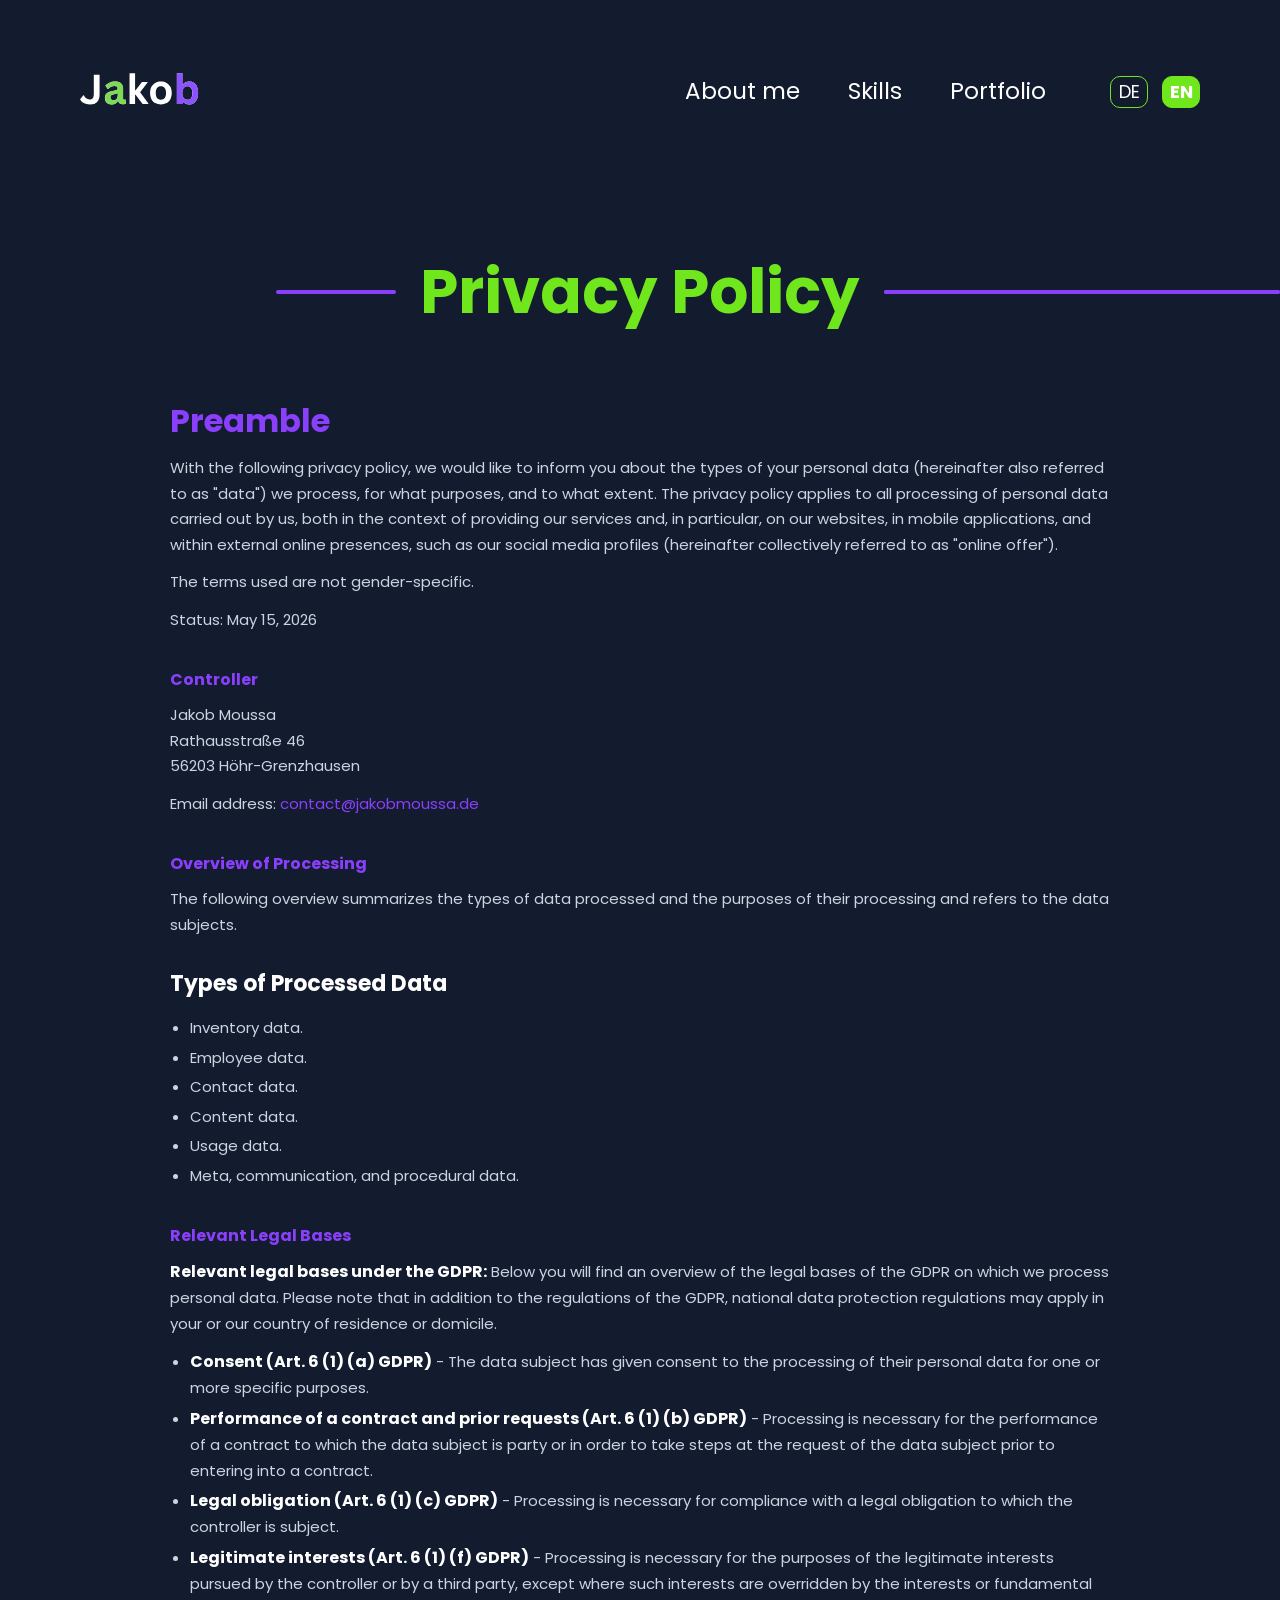
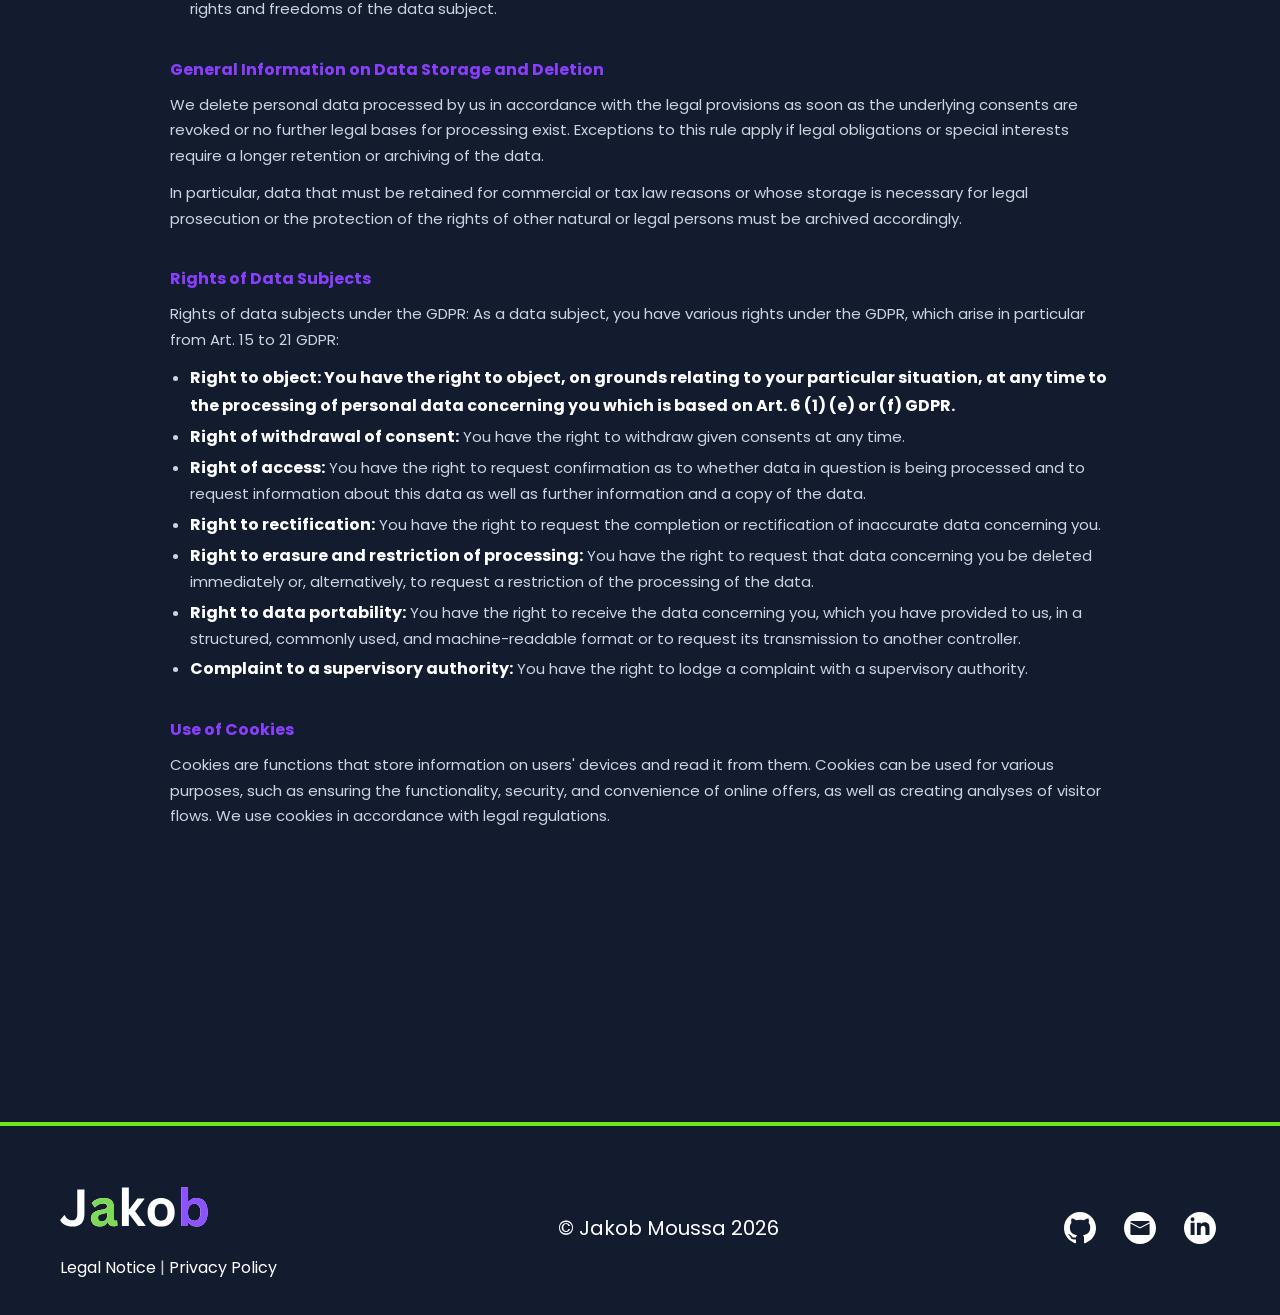
==== commit 00ef41fb: "Fixed layout errors" ====
--- a/datenschutz.html
+++ b/datenschutz.html
@@ -24,18 +24,16 @@
                 <a href="index.html#about-section" data-translate="navAbout">About me</a>
                 <a href="index.html#skills-section" data-translate="navSkills">Skills</a>
                 <a href="index.html#portfolio-section" data-translate="navPortfolio">Portfolio</a>
-                <a href="index.html#contact" data-translate="navContact">contact</a>
             </nav>
             <div class="language-switch">
                 <button>DE</button>
+                <span class="separator">/</span>
                 <button class="active">EN</button>
             </div>
         </div>
     </header>
     <div class="back-arrow-container">
-        <a href="index.html">
-            <img src="assets/images/4. Go-up-button.png" alt="back-arrow">
-        </a>
+        <img src="assets/images/4. Go-up-button.png" alt="back-arrow">
     </div>
 
     <section class="legal-section">
--- a/css/hero.css
+++ b/css/hero.css
@@ -1,3 +1,13 @@
+.hero {
+  position: relative;
+  /* min-height: 100vh;
+  min-height: 100dvh; */
+  display: flex;
+  flex-direction: column;
+  /* justify-content: space-between; */
+  box-sizing: border-box;
+}
+
 .hero-header {
   position: fixed;
   top: 0;
@@ -54,10 +64,18 @@
   text-decoration-color: #8a3ffc;
 }
 
+.nav a[href="#contact-section"] {
+  display: none;
+}
+
 .language-switch {
   display: flex;
   align-items: center;
   gap: 14px;
+}
+
+.language-switch .separator {
+  display: none;
 }
 
 .language-switch button {
@@ -124,17 +142,19 @@
   top: clamp(30px, 7vw, 100px);
   left: 0;
   z-index: 1;
+  transform: rotate(180deg);
 }
 
 .vector {
-  width: calc(2.0425 * clamp(400px, 51vw, 705px));
+  width: 100vw;
+  height: calc(1.53 * clamp(400px, 51vw, 705px));
   max-width: none;
   position: absolute;
   top: 38%;
   left: 50%;
   transform: translateX(-50%);
   z-index: 2;
-  object-fit: contain;
+  object-fit: fill;
 }
 
 .hero-text {
@@ -171,7 +191,7 @@
   padding: clamp(10px, 1.2vw, 15px) clamp(20px, 2.5vw, 30px);
   font-size: 23px;
   border: none;
-  border-radius: 10px;
+  border-radius: 7px;
   background: #70E61C;
   color: white;
   font-weight: bold;
@@ -251,6 +271,12 @@
   color: #8a3ffc;
 }
 
+@media (min-width: 1440px) and (max-width: 4000px) {
+  .scroll-txt {
+    top: clamp(500px, 56vw, 830px);
+  }
+
+}
 
 @media (min-width: 1380px) and (max-width: 1439px) {
   .hero-main-text h1 {
@@ -356,7 +382,11 @@
   }
 
   .profile-img {
-    top: 90px !important;
+    top: 50px !important;
+  }
+
+  .vector {
+    height: calc(1.53 * 440px);
   }
 }
 
@@ -376,7 +406,7 @@
   .profile-img {
     width: 320px;
     height: 370px;
-    top: 90px !important;
+    top: 40px !important;
   }
 
   .shadow-purple {
@@ -390,6 +420,14 @@
 
   .Hero-button {
     font-size: 20px;
+  }
+
+  .scroll-txt {
+    top: clamp(480px, 40vw, 572px);
+  }
+
+  .vector {
+    height: calc(1.53 * 370px);
   }
 
 }
@@ -407,6 +445,10 @@
     font-size: 40px !important;
   }
 
+  .hero-text {
+    margin-bottom: 80px;
+  }
+
   .hero-main-text h2 {
     font-size: 23px;
   }
@@ -418,11 +460,12 @@
   .profile-img {
     width: 300px;
     height: 320px;
-    top: 19px !important;
+    top: 3px !important;
   }
 
   .vector {
     top: 22%;
+    height: calc(1.53 * 320px);
   }
 
   .shadow-green {
@@ -441,7 +484,9 @@
     width: fit-content !important;
   }
 
-
+  .scroll-txt {
+    top: clamp(364px, 34vw, 572px);
+  }
 }
 
 @media (min-width: 600px) and (max-width: 699px) {
@@ -455,17 +500,27 @@
 
   .hero-side-text span {
     font-size: 22px !important;
+  }
+
+  .hero-text {
+    margin-bottom: 54px;
   }
 
   .profile-img {
     width: 250px;
     height: 280px;
     left: 18px;
-    top: 44px !important;
+    top: 5px !important;
+  }
+
+  .hero-image {
+    position: relative;
+    height: clamp(275px, 40vw, 705px);
   }
 
   .vector {
     top: 18%;
+    height: calc(1.53 * 280px);
   }
 
   .nav {
@@ -495,6 +550,9 @@
     min-width: 260px;
   }
 
+  .scroll-txt {
+    top: clamp(350px, 26vw, 560px);
+  }
 }
 
 @media (min-width: 500px) and (max-width: 599px) {
@@ -531,18 +589,24 @@
     font-size: 20px !important;
   }
 
+  .hero-text {
+    margin-bottom: 60px;
+  }
+
   .Hero-button {
     padding: clamp(8px, 1.2vw, 16px) clamp(15px, 2.5vw, 30px) !important;
   }
-
 
   .profile-img {
     width: 250px;
     height: 280px;
     left: 18px;
-    top: 44px !important;
-  }
-
+    top: 0px !important;
+  }
+
+  .hero-image {
+    height: clamp(320px, 51vw, 705px);
+  }
 
   .shadow-green {
     width: 250px !important;
@@ -562,6 +626,10 @@
     right: clamp(0px, 0%, 100px);
   }
 
+  .scroll-txt {
+    top: clamp(400px, 26vw, 560px);
+  }
+
   .Hero-button {
     font-size: 16px !important;
     margin: 12px auto !important;
@@ -569,7 +637,8 @@
   }
 
   .vector {
-    top: 18%;
+    top: 27%;
+    height: calc(1.53 * 280px);
   }
 
   .purple-shadow-2 {
@@ -589,6 +658,10 @@
   .nav,
   .language-switch {
     display: none !important;
+  }
+
+  .nav a[href="#contact-section"] {
+    display: flex;
   }
 
   .right-nav {
@@ -754,8 +827,8 @@
     content: "";
     position: absolute;
     top: 52px;
-    left: 362px;
     right: 30px;
+    left: auto;
     width: 40px;
     height: 40px;
     background: url("../assets/images/x-btn.png") no-repeat center center;
@@ -791,8 +864,6 @@
     flex-direction: row-reverse;
     align-items: center;
     gap: 0 !important;
-    position: relative;
-    justify-content: center;
   }
 
   body.menu-open .language-switch button,
@@ -801,9 +872,6 @@
     border: none !important;
     font-size: 24px !important;
     color: white;
-    padding: 0;
-    width: 60px;
-    text-align: center;
     font-weight: 400;
   }
 
@@ -813,15 +881,12 @@
     font-weight: 700;
   }
 
-  body.menu-open .language-switch::after,
-  body.menu-closing .language-switch::after {
-    content: "/";
+  body.menu-open .language-switch .separator,
+  body.menu-closing .language-switch .separator {
+    display: inline !important;
     color: white;
+    font-size: 24px !important;
     font-weight: 400;
-    font-size: 24px;
-    position: absolute;
-    left: 50%;
-    transform: translateX(-50%);
     pointer-events: none;
   }
 }
@@ -863,7 +928,9 @@
 
   .vector {
     display: flex !important;
-    top: 225px;
+    top: 304px;
+    height: auto;
+    object-fit: contain;
   }
 
   .hero-text {
@@ -872,11 +939,6 @@
 }
 
 @media (max-width: 399px) {
-
-  body.menu-open .right-nav::before,
-  body.menu-closing .right-nav::before {
-    left: 332px;
-  }
 
   .hero-main-text h1 {
     font-size: 38px !important;
@@ -906,11 +968,6 @@
 
 @media (max-width: 370px) {
 
-  body.menu-open .right-nav::before,
-  body.menu-closing .right-nav::before {
-    left: 320px;
-  }
-
   .hero-main-text h1 {
     font-size: 34px !important;
   }
@@ -941,11 +998,6 @@
 
 @media (max-width: 366px) {
 
-  body.menu-open .right-nav::before,
-  body.menu-closing .right-nav::before {
-    left: 304px;
-  }
-
   .social-links {
     gap: 30px !important;
   }
@@ -960,11 +1012,6 @@
 }
 
 @media (max-width: 340px) {
-
-  body.menu-open .right-nav::before,
-  body.menu-closing .right-nav::before {
-    left: 290px;
-  }
 
   .shadow-green {
     width: 267px !important;
@@ -992,38 +1039,30 @@
   .hero-text {
     margin-top: 170px !important;
   }
+}
+
+@media (max-width: 330px) {
+
+}
+
+@media (max-width: 320px) {
+
+
+  .hero-main-text h1 {
+    font-size: 30px !important;
+  }
+
+  .hero-main-text h2 {
+    font-size: 18px !important;
+  }
+
+  .hero-side-text span {
+    font-size: 22px !important;
+  }
 
   .vector {
     display: flex !important;
-    top: 203px;
-  }
-}
-
-@media (max-width: 330px) {
-
-  body.menu-open .right-nav::before,
-  body.menu-closing .right-nav::before {
-    left: 275px;
-  }
-}
-
-@media (max-width: 320px) {
-
-  body.menu-open .right-nav::before,
-  body.menu-closing .right-nav::before {
-    left: 265px;
-  }
-
-  .hero-main-text h1 {
-    font-size: 30px !important;
-  }
-
-  .hero-main-text h2 {
-    font-size: 18px !important;
-  }
-
-  .hero-side-text span {
-    font-size: 22px !important;
+    top: 289px;
   }
 
   .Hero-button {
@@ -1034,10 +1073,6 @@
   .profile-img {
     width: 320px !important;
     height: 350px !important;
-  }
-
-  .vector {
-    top: 164px;
   }
 
   .shadow-purple {
--- a/css/legal.css
+++ b/css/legal.css
@@ -1,7 +1,14 @@
+body {
+  display: flex;
+  flex-direction: column;
+  min-height: 100vh;
+}
+
 .legal-section {
   position: relative;
   color: #fff;
   background: #131c2f;
+  flex: 1;
 }
 
 .legal-container {
@@ -142,10 +149,6 @@
   color: #8a3ffc !important;
 }
 
-.back-arrow-container {
-  display: none;
-}
-
 @media (max-width: 768px) {
 
   .legal-headline {
@@ -177,6 +180,11 @@
   .legal-content {
     padding: 0px 20px 20px 20px;
   }
+
+  .legal-headline-container {
+    margin-top: 120px;
+  }
+
 }
 
 @media (max-width: 375px) {
@@ -187,19 +195,6 @@
     gap: 15px;
   }
 
-  .back-arrow-container {
-    display: block;
-    position: absolute;
-    top: 150px;
-    right: 23px;
-    z-index: 10;
-  }
-
-  .back-arrow-container img {
-    width: 40px;
-    height: 40px;
-  }
-
   .legal-headline-container .line {
     display: none;
   }
@@ -215,4 +210,8 @@
   .footer {
     padding: 50px 50px 35px 50px !important;
   }
+
+  .legal-headline-container {
+    margin-top: 120px;
+  }
 }
--- a/css/contact-footer.css
+++ b/css/contact-footer.css
@@ -287,6 +287,15 @@
   height: 24px;
 }
 
+.go-up-arrow {
+  display: block;
+  position: absolute;
+  right: 77px;
+  bottom: -90px;
+  width: 45px;
+  z-index: 10;
+}
+
 
 
 @media (min-width: 1200px) and (max-width: 1299px) {
@@ -337,6 +346,16 @@
   .contact-right form {
     margin-right: 50px;
   }
+
+  .go-up-arrow {
+    display: block;
+    position: absolute;
+    right: 59px;
+    bottom: -90px;
+    width: 45px;
+    z-index: 10;
+  }
+
 }
 
 @media (min-width: 700px) and (max-width: 799px) {
@@ -354,6 +373,23 @@
 
   .contact-left h3 {
     font-size: 24px !important;
+  }
+
+  .go-up-arrow {
+    display: block;
+    position: absolute;
+    right: 50px;
+    bottom: -90px;
+    width: 45px;
+    z-index: 10;
+  }
+
+  .footer-content {
+    gap: 30px;
+  }
+
+  .footer {
+    padding: 50px 40px 35px 40px !important;
   }
 }
 
@@ -378,6 +414,28 @@
     height: 270px;
     top: 420px;
   }
+
+  .go-up-arrow {
+    right: 52px;
+    bottom: -90px;
+  }
+
+  .footer {
+    padding: 50px 40px 35px 40px !important;
+  }
+
+  .footer-social {
+    gap: 10px !important;
+  }
+
+  .footer-content {
+    gap: 0px !important;
+  }
+
+  .footer {
+    padding: 30px 20px 35px 22px !important;
+  }
+
 }
 
 @media (min-width: 500px) and (max-width: 599px) {
@@ -410,12 +468,58 @@
     top: 350px;
   }
 
+  .go-up-arrow {
+    right: 30px;
+    bottom: -90px;
+  }
+
+  .footer-copyright {
+    font-size: 16px;
+  }
+
   .footer {
     margin-top: 130px !important;
   }
-}
-
-
+
+  .footer {
+    padding: 30px 20px 35px 22px !important;
+  }
+
+  .footer-social {
+    gap: 4px !important;
+  }
+
+  .footer-content {
+    gap: 0px !important;
+  }
+
+  .footer-copyright {
+    font-size: 14px !important;
+  }
+
+  .footer-legal {
+    font-size: 14px !important;
+  }
+
+  .footer-logo span {
+    font-size: 32px !important;
+  }
+
+}
+
+@media (min-width: 400px) and (max-width: 499px) {
+  .go-up-arrow {
+    right: 62px !important;
+    bottom: -75px;
+  }
+}
+
+@media (min-width: 320px) and (max-width: 399px) {
+  .go-up-arrow {
+    right: 40px !important;
+    bottom: -75px;
+  }
+}
 
 @media (max-width: 499px) {
   .contact-headline {
@@ -444,6 +548,10 @@
 
   .footer {
     margin-top: 90px !important;
+  }
+
+  .footer-copyright {
+    font-size: 14px !important;
   }
 }
 
@@ -483,15 +591,6 @@
     justify-content: center;
   }
 
-  .go-up-arrow {
-    display: block;
-    position: absolute;
-    right: 32px;
-    bottom: -80px;
-    width: 45px;
-    z-index: 10;
-  }
-
   .footer {
     padding: 40px 20px;
   }
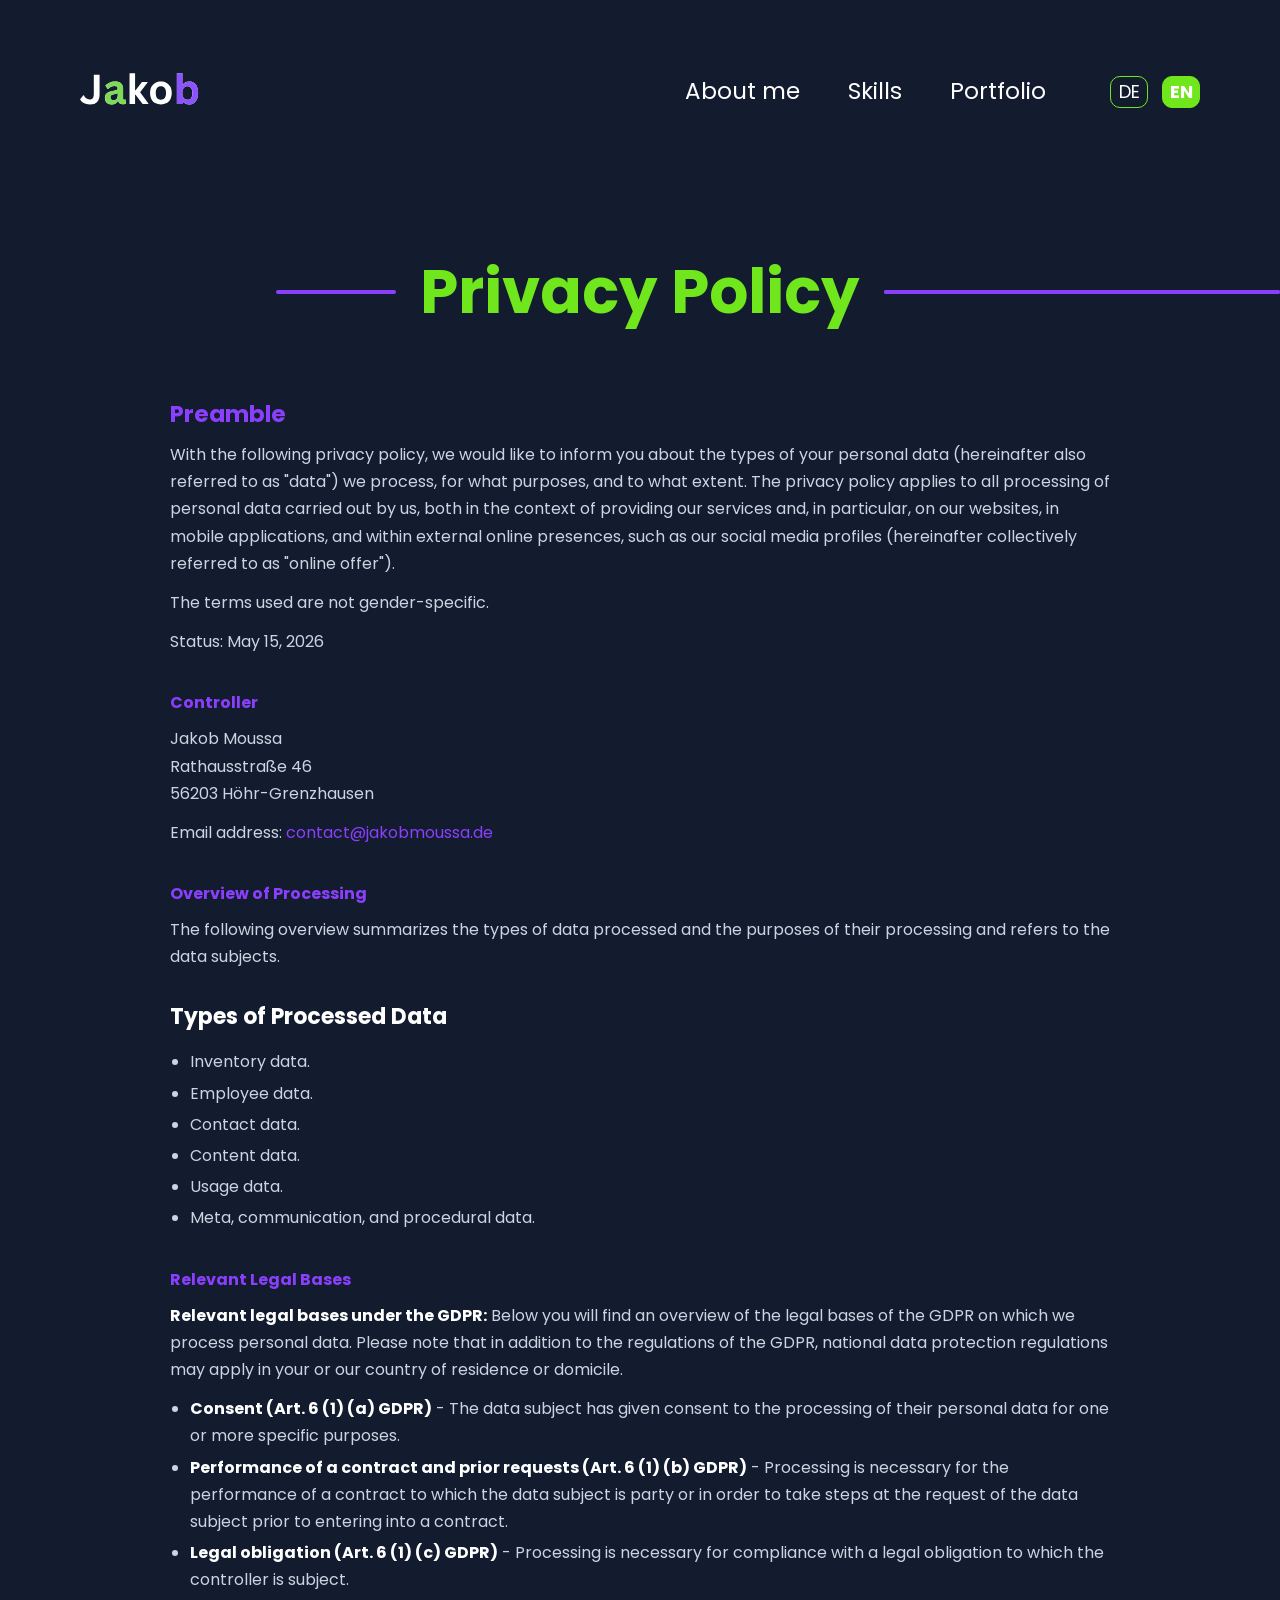
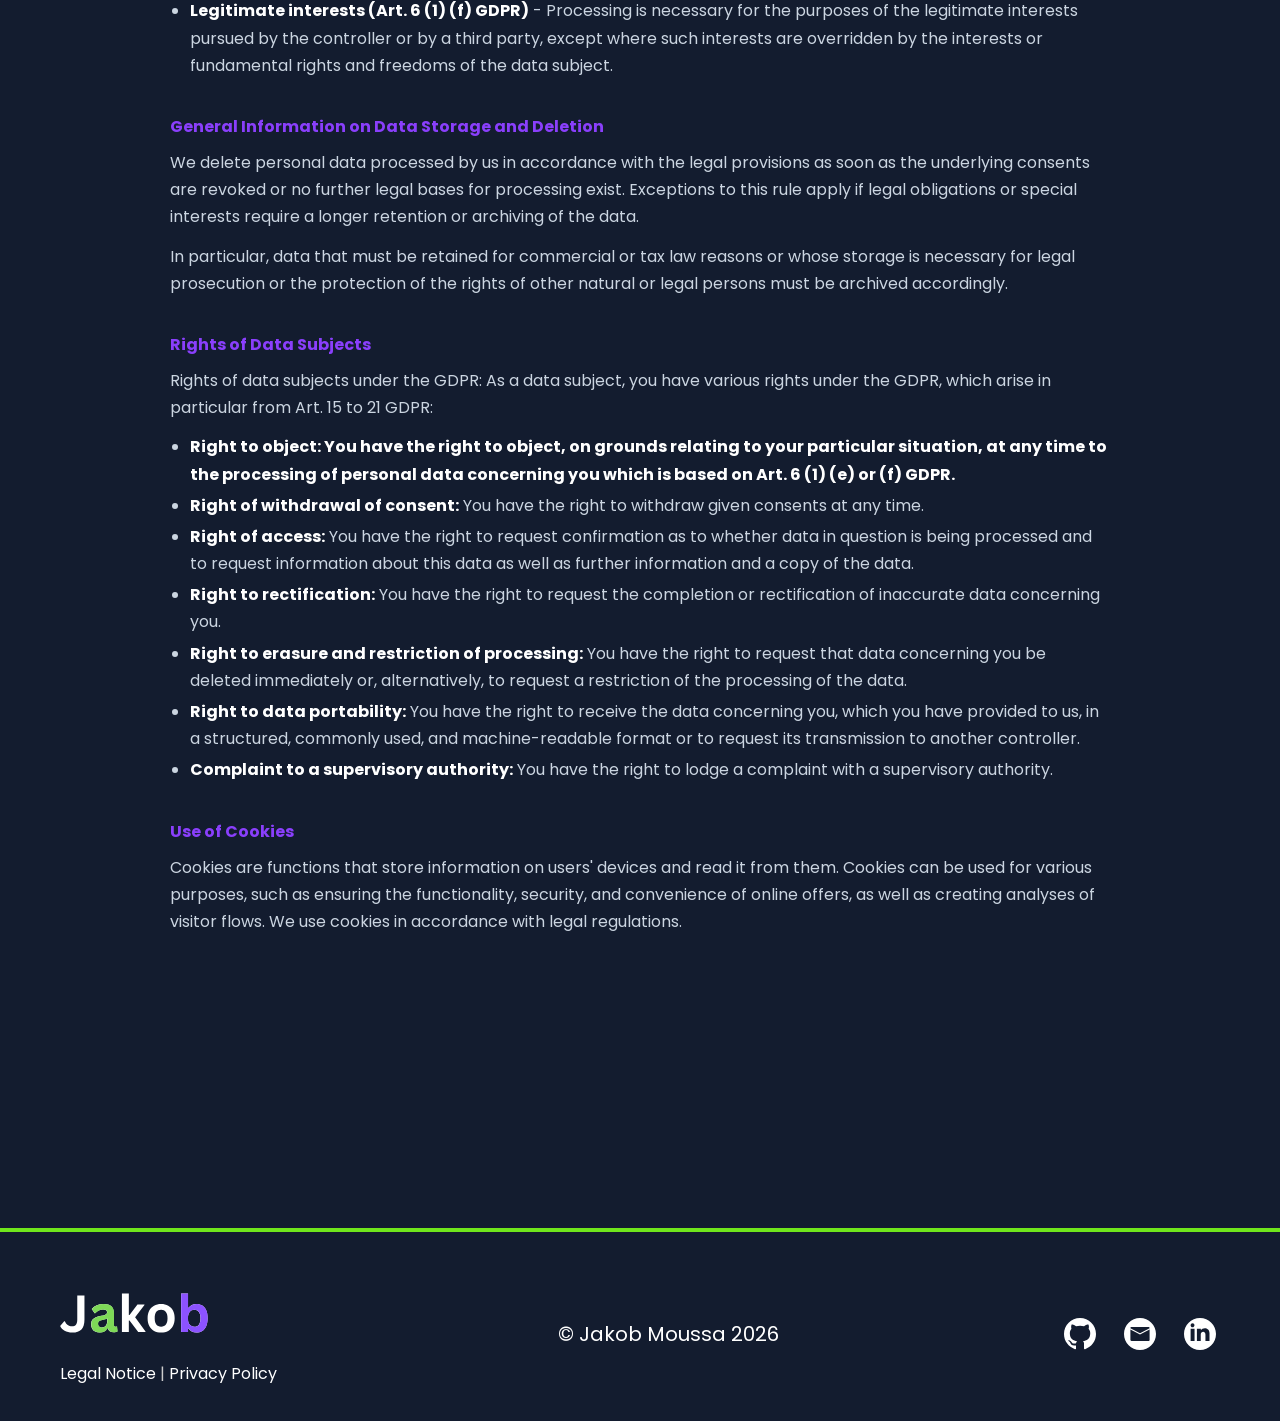
==== commit 6a36ee14: "add back-arrow btn to legal pages" ====
--- a/datenschutz.html
+++ b/datenschutz.html
@@ -32,12 +32,10 @@
             </div>
         </div>
     </header>
-    <div class="back-arrow-container">
-        <img src="assets/images/4. Go-up-button.png" alt="back-arrow">
-    </div>
-
     <section class="legal-section">
-
+        <div class="back-arrow-container">
+            <a href="index.html"><img src="assets/images/4. Go-up-button.png" alt="back-arrow"></a>
+        </div>
         <div class="legal-container">
             <div class="legal-headline-container">
                 <span class="line"></span>
--- a/css/hero.css
+++ b/css/hero.css
@@ -1,10 +1,12 @@
+#hero-section {
+  min-height: 100vh;
+}
+
 .hero {
   position: relative;
-  /* min-height: 100vh;
-  min-height: 100dvh; */
   display: flex;
   flex-direction: column;
-  /* justify-content: space-between; */
+  justify-content: space-between;
   box-sizing: border-box;
 }
 
@@ -574,7 +576,7 @@
 
   .language-switch button {
     height: 30px;
-    font-size: 14px;
+    font-size: 16px;
   }
 
   .hero-main-text h1 {
@@ -1041,9 +1043,7 @@
   }
 }
 
-@media (max-width: 330px) {
-
-}
+@media (max-width: 330px) {}
 
 @media (max-width: 320px) {
 
--- a/css/legal.css
+++ b/css/legal.css
@@ -18,6 +18,7 @@
   z-index: 2;
   margin-top: 40px;
 }
+
 
 .legal-headline-container {
   display: grid;
@@ -80,7 +81,7 @@
 }
 
 .legal-content h2:first-of-type {
-  font-size: 32px;
+  font-size: 23px;
   margin-top: 0;
 }
 
@@ -89,7 +90,7 @@
 }
 
 .legal-content p {
-  font-size: 15px;
+  font-size: 16px;
   color: #cbd5e1;
   line-height: 1.7;
   margin-bottom: 12px;
@@ -115,7 +116,7 @@
 .legal-content ul {
   margin: 0 0 15px 20px;
   color: #cbd5e1;
-  font-size: 15px;
+  font-size: 16px;
   line-height: 1.7;
   list-style-type: disc;
 }
@@ -126,7 +127,7 @@
 
 .legal-date {
   margin-top: 40px !important;
-  font-size: 14px !important;
+  font-size: 16px !important;
   opacity: 0.7;
 }
 
@@ -161,8 +162,27 @@
 }
 
 @media (max-width: 499px) {
-  .legal-headline {
-    font-size: 36px;
+
+  .back-arrow-container {
+    position: absolute;
+    top: 160px;
+    right: 20px;
+    z-index: 10;
+    cursor: pointer;
+    transition: transform 0.2s ease;
+  }
+
+  .back-arrow-container:hover {
+    transform: scale(1.1);
+  }
+
+  .back-arrow-container img {
+    width: 50px;
+    height: 50px;
+  }
+
+  .legal-headline {
+    font-size: 38px;
   }
 
   .legal-headline-container .line {
@@ -170,11 +190,11 @@
   }
 
   .legal-content h2 {
-    font-size: 20px;
+    font-size: 23px;
   }
 
   .legal-content p {
-    font-size: 14px;
+    font-size: 16px;
   }
 
   .legal-content {
@@ -182,12 +202,30 @@
   }
 
   .legal-headline-container {
-    margin-top: 120px;
+    margin-top: 220px;
   }
 
 }
 
 @media (max-width: 375px) {
+
+  .back-arrow-container {
+    position: absolute;
+    top: 160px;
+    right: 20px;
+    z-index: 10;
+    cursor: pointer;
+    transition: transform 0.2s ease;
+  }
+
+  .back-arrow-container:hover {
+    transform: scale(1.1);
+  }
+
+  .back-arrow-container img {
+    width: 50px;
+    height: 50px;
+  }
 
   .legal-headline-container {
     grid-template-columns: auto 100px;
@@ -200,7 +238,7 @@
   }
 
   .legal-headline {
-    font-size: 42px;
+    font-size: 38px;
   }
 
   .legal-headline {
@@ -214,4 +252,15 @@
   .legal-headline-container {
     margin-top: 120px;
   }
+}
+
+@media (min-width: 320px) and (max-width: 374px) {
+
+  .legal-headline-container {
+    margin-top: 220px;
+  }
+
+  .back-arrow-container {
+    top: 160px;
+  }
 }
--- a/css/contact-footer.css
+++ b/css/contact-footer.css
@@ -153,7 +153,7 @@
 .checkbox {
   display: flex;
   gap: 10px;
-  font-size: 14px;
+  font-size: 16px;
   color: #cbd5e1;
 }
 
@@ -231,7 +231,7 @@
 }
 
 .footer-legal {
-  font-size: 14px;
+  font-size: 16px;
   color: white;
   text-align: justify;
   color: #cbd5e1;
@@ -438,6 +438,57 @@
 
 }
 
+@media (min-width: 530px) and (max-width: 630px) {
+  .jakob-image {
+    width: 100px;
+    height: 50px;
+  }
+
+  .footer-left {
+    gap: 0;
+  }
+
+  .footer-copyright {
+    font-size: 16px !important;
+  }
+
+  .footer-social {
+    gap: 3px !important;
+  }
+}
+
+@media (min-width: 430px) and (max-width: 529px) {
+  .jakob-image {
+    width: 100px;
+    height: 50px;
+  }
+
+  .footer-left {
+    gap: 0;
+  }
+
+  .footer-copyright {
+    font-size: 16px !important;
+  }
+
+  .footer-social {
+    gap: 1px;
+  }
+
+  .footer-social img {
+    width: 28px !important;
+    height: 28px !important;
+  }
+
+  .footer-social {
+    gap: 2px !important;
+  }
+
+  .footer-social a {
+    justify-content: end;
+  }
+}
+
 @media (min-width: 500px) and (max-width: 599px) {
   .contact-headline {
     font-size: 28px;
@@ -482,11 +533,7 @@
   }
 
   .footer {
-    padding: 30px 20px 35px 22px !important;
-  }
-
-  .footer-social {
-    gap: 4px !important;
+    padding: 30px 10px 35px 10px !important;
   }
 
   .footer-content {
@@ -494,7 +541,7 @@
   }
 
   .footer-copyright {
-    font-size: 14px !important;
+    font-size: 16px !important;
   }
 
   .footer-legal {
@@ -503,6 +550,10 @@
 
   .footer-logo span {
     font-size: 32px !important;
+  }
+
+  .footer-social {
+    gap: 1px;
   }
 
 }
@@ -551,7 +602,7 @@
   }
 
   .footer-copyright {
-    font-size: 14px !important;
+    font-size: 16px !important;
   }
 }
 
@@ -670,6 +721,11 @@
   .contact-right form {
     max-width: 260px !important;
   }
+
+  .jakob-image {
+    width: 100px !important;
+    height: 50px !important;
+  }
 }
 
 .contact-headline-container .line {
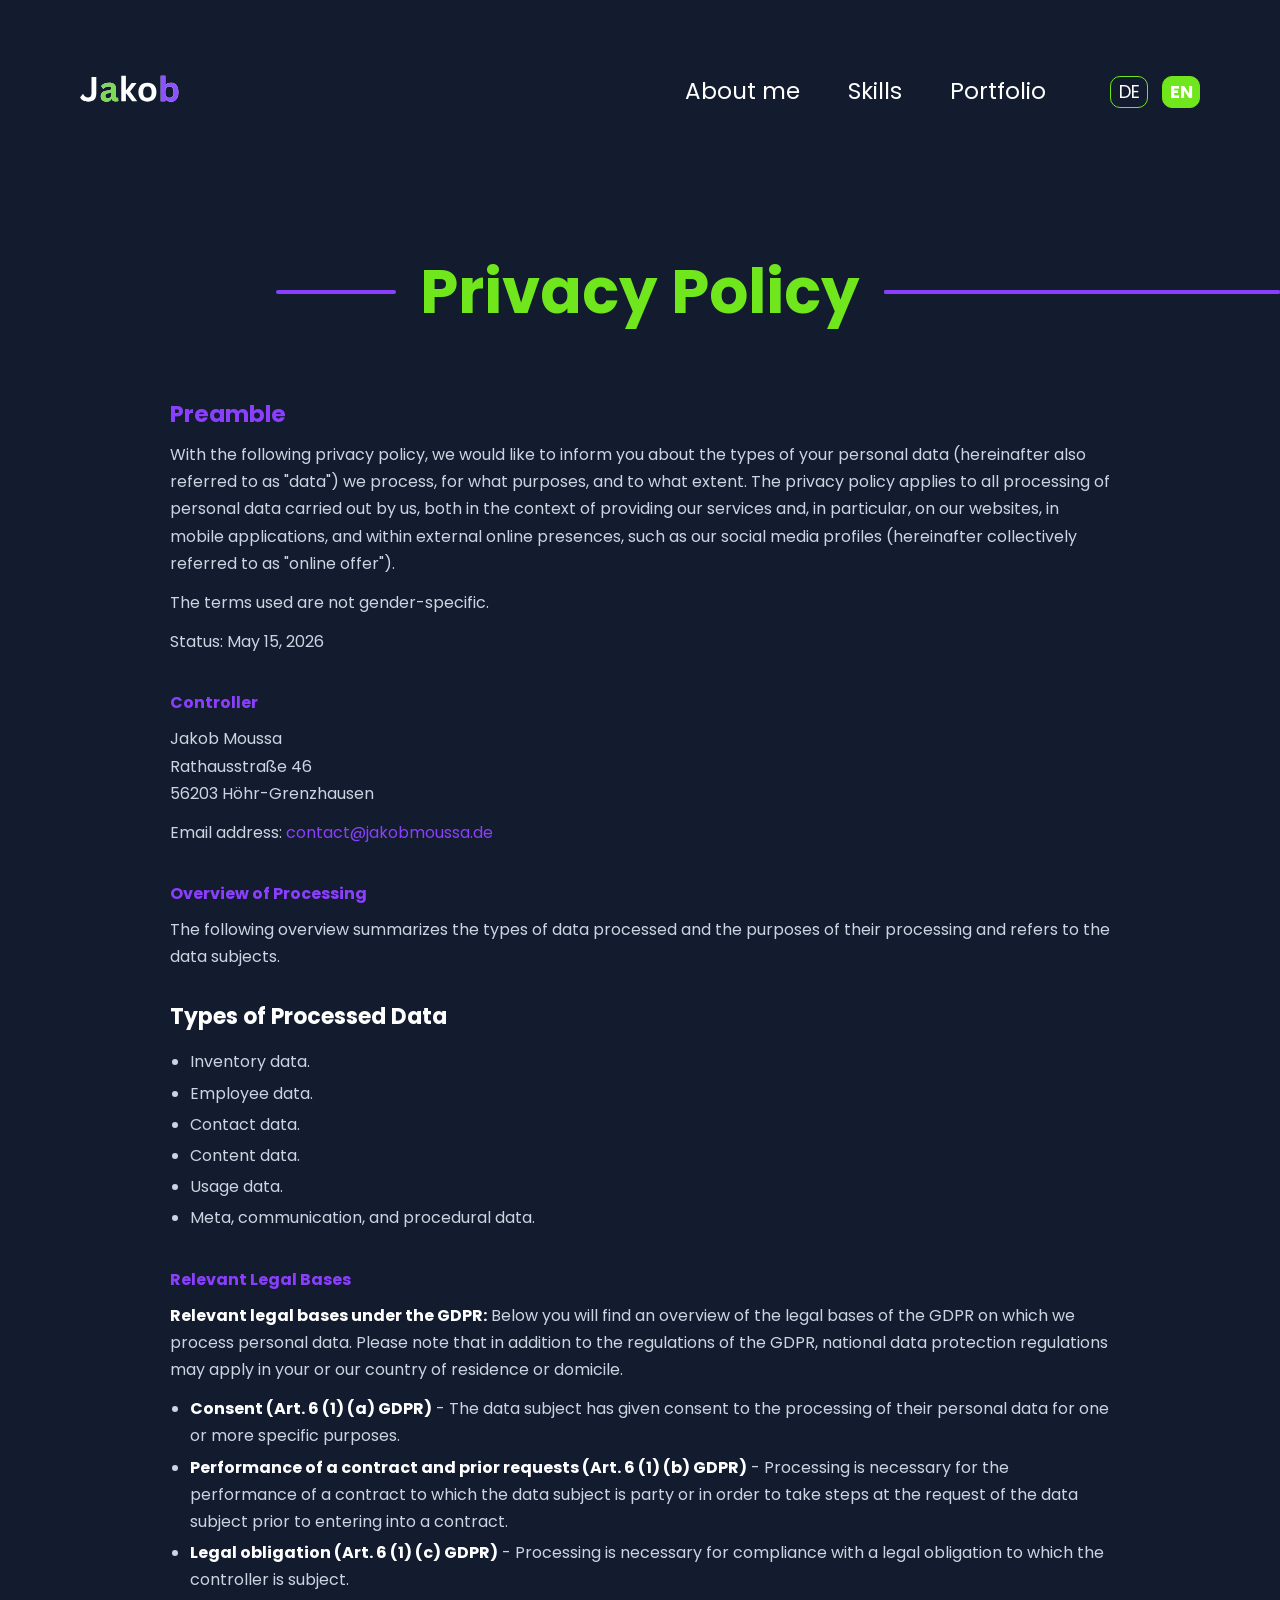
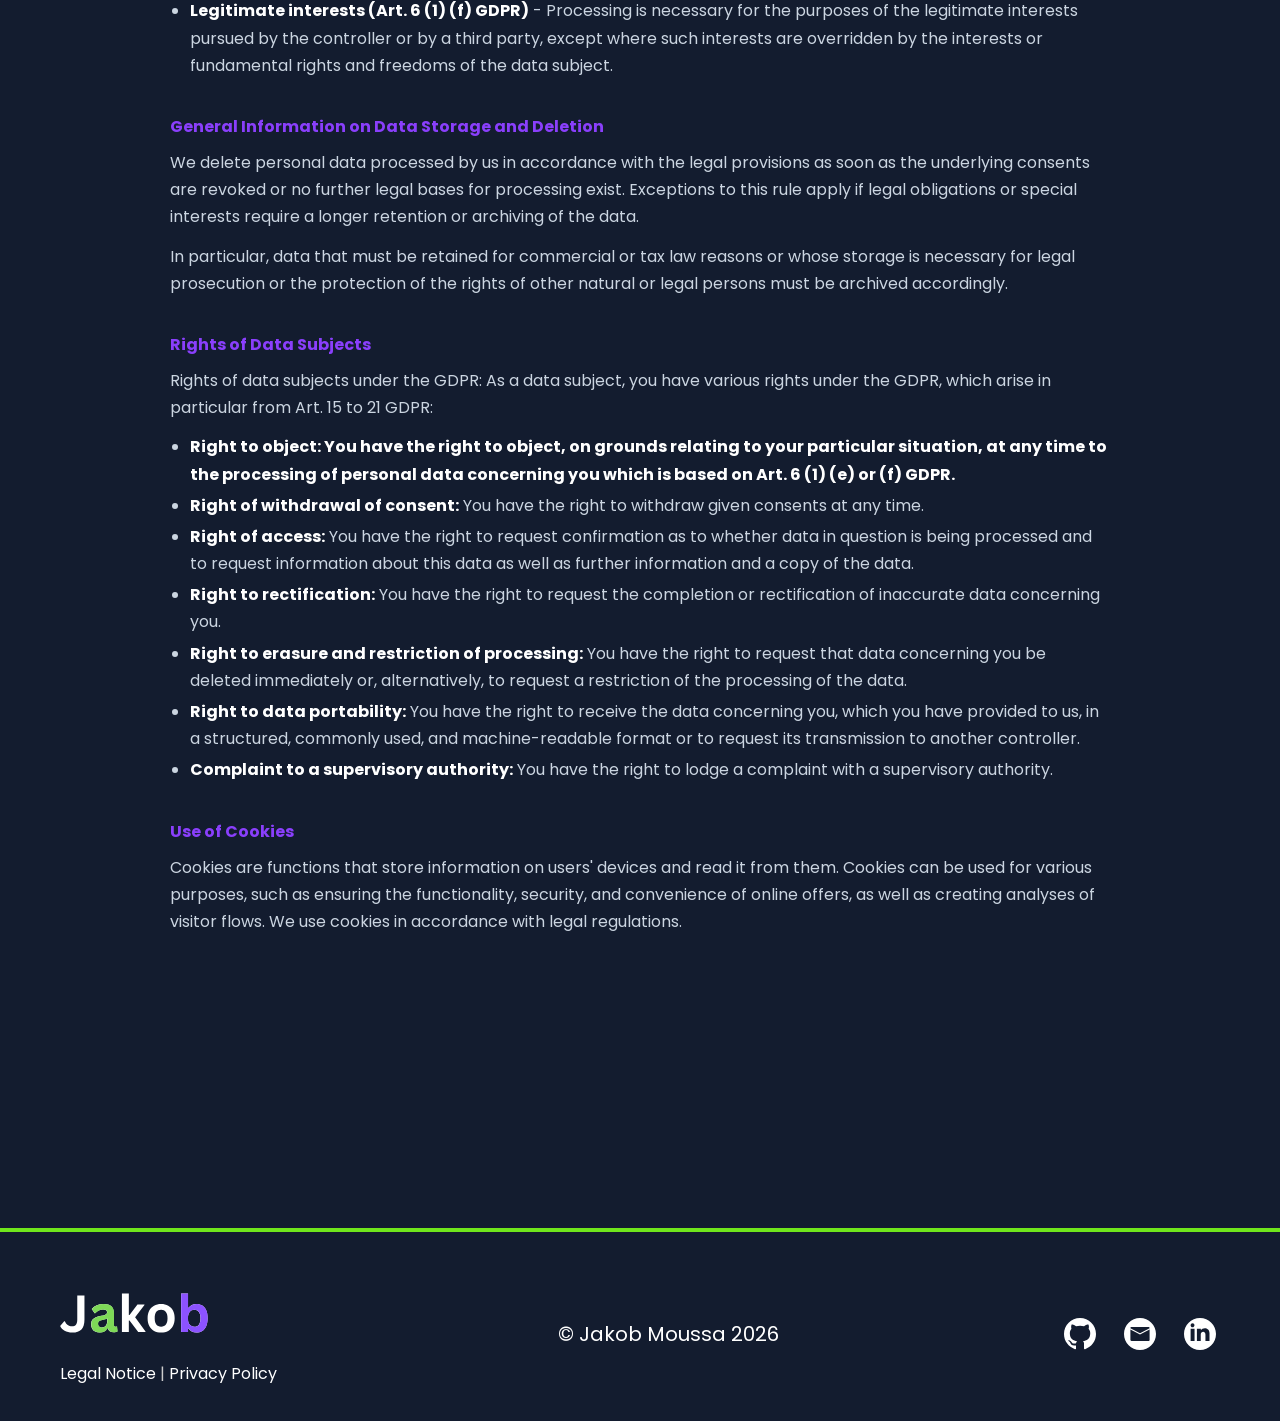
==== commit ed740759: "Skills section further customized & add README.md file" ====
--- a/datenschutz.html
+++ b/datenschutz.html
@@ -34,7 +34,7 @@
     </header>
     <section class="legal-section">
         <div class="back-arrow-container">
-            <a href="index.html"><img src="assets/images/4. Go-up-button.png" alt="back-arrow"></a>
+            <a href="index.html"><img src="assets/images/back-btn.svg" alt="back-arrow"></a>
         </div>
         <div class="legal-container">
             <div class="legal-headline-container">
--- a/css/stlye.css
+++ b/css/stlye.css
@@ -10,7 +10,7 @@
 html {
   background: #131c2f;
   scroll-behavior: smooth;
-  scroll-padding-top: 200px;
+  scroll-padding-top: 170px;
   overflow-x: hidden;
 }
 
@@ -21,6 +21,11 @@
   margin: 0 auto;
   overflow-x: hidden;
   position: relative;
+}
+
+html.menu-open,
+body.menu-open {
+  overflow: hidden;
 }
 
 #hero-section,
@@ -35,10 +40,16 @@
 }
 
 #about-section {
-  z-index: 3;
+  z-index: 2;
 }
 
 .jakob-image {
   width: 150px;
   height: 60px;
+}
+
+@media(max-width: 499px) {
+  html {
+    scroll-padding-top: 97px !important;
+  }
 }
--- a/css/hero.css
+++ b/css/hero.css
@@ -1,5 +1,6 @@
 #hero-section {
-  min-height: 100vh;
+  position: relative;
+  height: 100vh;
 }
 
 .hero {
@@ -8,6 +9,7 @@
   flex-direction: column;
   justify-content: space-between;
   box-sizing: border-box;
+  height: 100vh;
 }
 
 .hero-header {
@@ -24,15 +26,13 @@
   display: flex;
   justify-content: space-between;
   align-items: center;
-  padding: clamp(25px, 3%, 40px) clamp(45px, 7%, 80px) clamp(15px, 2%, 25px) clamp(45px, 7%, 80px);
-}
-
-#about-section {
-  scroll-padding-bottom: 200px;
-}
+  padding: clamp(25px, 3%, 40px) clamp(45px, 7%, 80px) 0 clamp(45px, 7%, 80px);
+}
+
+
 
 .logo img {
-  width: 120px;
+  width: 100px;
   height: 100px;
 }
 
@@ -106,7 +106,7 @@
   display: flex;
   align-items: center;
   justify-content: start;
-  margin-top: clamp(140px, 15vw, 160px);
+  margin-top: clamp(14vh, 15vw, 18vh);
   max-width: 100%;
   position: relative;
 }
@@ -152,7 +152,7 @@
   height: calc(1.53 * clamp(400px, 51vw, 705px));
   max-width: none;
   position: absolute;
-  top: 38%;
+  top: 18vh;
   left: 50%;
   transform: translateX(-50%);
   z-index: 2;
@@ -209,19 +209,32 @@
 .scroll-txt {
   position: absolute;
   font-size: clamp(16px, 2vw, 23px);
-  top: clamp(500px, 56vw, 727px);
-  transform: rotate(90deg);
+  bottom: 12vh;
+  transform: translateY(0) rotate(90deg);
   right: clamp(40px, 6%, 100px);
   z-index: 7;
   display: inline-flex;
   align-items: center;
   gap: 8px;
+  animation: scrollFall 1.5s ease-out forwards;
+}
+
+@keyframes scrollFall {
+  0% {
+    transform: translateY(-50px) rotate(90deg);
+    opacity: 0;
+  }
+
+  100% {
+    transform: translateY(0) rotate(90deg);
+    opacity: 1;
+  }
 }
 
 .purple-shadow-2 {
   position: absolute;
   right: calc(50% - 50vw);
-  top: clamp(450px, 50vw, 630px);
+  bottom: -60vh;
   z-index: 2;
   pointer-events: none;
   width: clamp(200px, 25vw, 400px);
@@ -273,9 +286,27 @@
   color: #8a3ffc;
 }
 
+.about-topbar.animate {
+  animation: slideFromLeft 1.2s ease-out forwards;
+}
+
+.about-topbar {
+  display: flex;
+  align-items: center;
+  justify-content: flex-start;
+  column-gap: 20px;
+  position: absolute;
+  bottom: 3vh;
+  left: 0;
+  padding-left: clamp(45px, 7%, 80px);
+  margin: 0;
+  z-index: 2;
+  opacity: 0;
+}
+
 @media (min-width: 1440px) and (max-width: 4000px) {
   .scroll-txt {
-    top: clamp(500px, 56vw, 830px);
+    bottom: 12vh;
   }
 
 }
@@ -356,6 +387,10 @@
   .profile-img {
     top: 30px !important;
   }
+
+  .vector {
+    top: 17vh;
+  }
 }
 
 @media (min-width: 900px) and (max-width: 999px) {
@@ -368,7 +403,8 @@
   }
 
   .profile-img {
-    height: 440px !important;
+    width: 400px !important;
+    height: 420px !important;
   }
 
   .shadow-purple {
@@ -389,10 +425,16 @@
 
   .vector {
     height: calc(1.53 * 440px);
+    top: 16vh;
   }
 }
 
 @media (min-width: 800px) and (max-width: 899px) {
+
+  .about-topbar {
+    margin-top: 0;
+  }
+
   .hero-main-text h1 {
     font-size: 50px !important;
   }
@@ -425,11 +467,12 @@
   }
 
   .scroll-txt {
-    top: clamp(480px, 40vw, 572px);
+    bottom: 12vh;
   }
 
   .vector {
     height: calc(1.53 * 370px);
+    top: 14vh;
   }
 
 }
@@ -443,6 +486,11 @@
 }
 
 @media (min-width: 700px) and (max-width: 799px) {
+
+  .about-topbar {
+    margin-top: 0px;
+  }
+
   .hero-main-text h1 {
     font-size: 40px !important;
   }
@@ -460,9 +508,9 @@
   }
 
   .profile-img {
-    width: 300px;
-    height: 320px;
-    top: 3px !important;
+    width: 280px;
+    height: 290px;
+    top: 36px !important;
   }
 
   .vector {
@@ -487,11 +535,16 @@
   }
 
   .scroll-txt {
-    top: clamp(364px, 34vw, 572px);
+    bottom: 12vh;
   }
 }
 
 @media (min-width: 600px) and (max-width: 699px) {
+
+  .about-topbar {
+    margin-top: 0px;
+  }
+
   .hero-main-text h1 {
     font-size: 31px !important;
   }
@@ -505,14 +558,14 @@
   }
 
   .hero-text {
-    margin-bottom: 54px;
+    margin-bottom: 0px;
   }
 
   .profile-img {
     width: 250px;
-    height: 280px;
+    height: 260px;
     left: 18px;
-    top: 5px !important;
+    top: 40px !important;
   }
 
   .hero-image {
@@ -521,7 +574,7 @@
   }
 
   .vector {
-    top: 18%;
+    top: 40%;
     height: calc(1.53 * 280px);
   }
 
@@ -549,17 +602,22 @@
   }
 
   .hero-text {
-    min-width: 260px;
+    min-width: 270px;
   }
 
   .scroll-txt {
-    top: clamp(350px, 26vw, 560px);
+    bottom: 12vh;
   }
 }
 
 @media (min-width: 500px) and (max-width: 599px) {
+
+  .about-topbar {
+    margin-top: 0px;
+  }
+
   .hero-header {
-    padding: 10px 22px 10px 22px !important;
+    padding: 10px 22px 0 22px !important;
   }
 
   .nav {
@@ -600,10 +658,10 @@
   }
 
   .profile-img {
-    width: 250px;
-    height: 280px;
+    width: 230px;
+    height: 240px;
     left: 18px;
-    top: 0px !important;
+    top: 20px !important;
   }
 
   .hero-image {
@@ -629,7 +687,7 @@
   }
 
   .scroll-txt {
-    top: clamp(400px, 26vw, 560px);
+    bottom: 12vh;
   }
 
   .Hero-button {
@@ -648,13 +706,28 @@
   }
 }
 
+@media (max-width: 530px) {
+  .logo img {
+    width: 100px;
+  }
+
+  .hero-text {
+    transform: translateX(clamp(-180px, -8vw, -120px));
+  }
+}
+
 @media (max-width: 499px) {
+
+  .about-topbar {
+    margin-top: 0px;
+  }
+
   .logo span {
     font-size: 26px !important;
   }
 
   .hero-header {
-    padding: 20px 30px !important;
+    padding: 0px 30px !important;
   }
 
   .nav,
@@ -688,22 +761,22 @@
 
   .hero-content {
     flex-direction: column;
-    margin-top: 140px !important;
+    margin-top: 12vh !important;
   }
 
   .hero-image {
     width: 100% !important;
-    height: 280px !important;
+    height: 230px !important;
     display: flex;
     justify-content: center;
   }
 
   .profile-img {
-    width: 380px !important;
-    height: 447px !important;
+    width: 340px !important;
+    height: 350px !important;
     left: 50% !important;
     transform: translateX(-50%);
-    top: 0 !important;
+    top: 59px !important;
   }
 
   .shadow-green {
@@ -727,14 +800,14 @@
     display: flex;
     flex-direction: column;
     align-items: center;
-    margin-bottom: 40px !important;
+    margin-bottom: 25px !important;
     margin-top: 350px;
   }
 
   .hero-title-group {
     justify-content: center;
     gap: 15px !important;
-    margin-bottom: 30px;
+    margin-bottom: 15px;
   }
 
   .hero-main-text h1 {
@@ -753,7 +826,7 @@
 
   .Hero-button {
     font-size: 20px !important;
-    padding: 14px 40px !important;
+    padding: 10px 30px !important;
     margin: 0 auto !important;
     width: fit-content !important;
   }
@@ -828,8 +901,8 @@
   body.menu-closing .right-nav::before {
     content: "";
     position: absolute;
-    top: 52px;
-    right: 30px;
+    top: 35px;
+    right: 35px;
     left: auto;
     width: 40px;
     height: 40px;
@@ -891,30 +964,30 @@
     font-weight: 400;
     pointer-events: none;
   }
-}
-
-@media (max-width: 499px) {
-  .hero-main-text h1 {
-    font-size: 44px !important;
-  }
-
-  .hero-main-text h2 {
-    font-size: 26px !important;
-  }
-
-  .hero-side-text span {
-    font-size: 32px !important;
+
+
+  .hero-main-text h1 {
+    font-size: 40px !important;
+  }
+
+  .hero-main-text h2 {
+    font-size: 23px !important;
+  }
+
+  .hero-side-text span {
+    font-size: 28px !important;
   }
 
   .purple-shadow-2 {
-    top: 920px;
+    bottom: -57vh;
+    top: auto;
     height: 470px;
     width: 240px;
   }
 
   .shadow-purple {
     width: 370px !important;
-    height: 600px !important;
+    height: 580px !important;
     top: 0 !important;
     left: 55% !important;
     transform: translateX(-80%) !important;
@@ -923,20 +996,36 @@
   .shadow-green {
     width: 340px !important;
     height: 455px !important;
-    top: -12px !important;
-    left: 48% !important;
+    top: 14px !important;
+    left: 57% !important;
     transform: translateX(-37%) rotate(0deg) !important;
   }
 
   .vector {
     display: flex !important;
-    top: 304px;
+    top: 250px !important;
     height: auto;
     object-fit: contain;
   }
 
   .hero-text {
-    margin-top: 200px !important;
+    margin-top: 25vh !important;
+  }
+}
+
+@media (min-width: 320px) and (max-width: 430px) {
+  .topbar-line {
+    flex: 0 0 100px !important;
+  }
+
+  .profile-img {
+    width: 340px !important;
+    height: 370px !important;
+    top: 25px !important;
+  }
+
+  .vector {
+    top: 243px;
   }
 }
 
@@ -966,6 +1055,59 @@
     left: 48% !important;
     transform: translateX(-37%) rotate(0deg) !important;
   }
+
+}
+
+@media (max-width: 375px) {
+  .hero-content {
+    margin-top: 8vh !important;
+  }
+
+  .profile-img {
+    width: 320px !important;
+    height: 330px !important;
+    top: 55px !important;
+  }
+
+  .hero-text {
+    margin-top: 26vh !important;
+    margin-bottom: 10px !important;
+  }
+
+  .hero-main-text h1 {
+    font-size: 36px !important;
+  }
+
+  .hero-main-text h2 {
+    font-size: 20px !important;
+  }
+
+  .hero-side-text span {
+    font-size: 26px !important;
+  }
+
+  .Hero-button {
+    font-size: 16px !important;
+    padding: 10px 28px !important;
+  }
+
+  .vector {
+    top: 260px;
+  }
+
+  .shadow-purple {
+    height: 450px !important;
+    width: 300px !important;
+  }
+
+  .shadow-green {
+    width: 280px !important;
+    height: 380px !important;
+  }
+
+  .about-topbar {
+    bottom: 1.5vh;
+  }
 }
 
 @media (max-width: 370px) {
@@ -994,7 +1136,7 @@
   }
 
   .profile-img {
-    width: 350px !important;
+    width: 320px !important;
   }
 }
 
@@ -1006,12 +1148,28 @@
 
   .profile-img {
     width: 340px !important;
+    height: 350px !important;
   }
 
   .shadow-green {
     width: 298px !important;
   }
-}
+
+  .shadow-green {
+    height: 455px !important;
+    top: 33px !important;
+    left: 50% !important;
+  }
+
+  .shadow-purple {
+    top: 46px !important;
+  }
+
+  .hero-text {
+    margin-top: 30vh !important;
+  }
+}
+
 
 @media (max-width: 340px) {
 
@@ -1020,26 +1178,26 @@
   }
 
   .profile-img {
-    width: 320px !important;
-  }
-
-  .shadow-green {
-    top: -38px !important;
-  }
-
-  .profile-img {
-    height: 390px !important;
+    width: 280px !important;
+  }
+
+  .shadow-green {
+    top: 15px !important;
+  }
+
+  .profile-img {
+    height: 290px !important;
     left: 50% !important;
     transform: translateX(-50%);
-    top: 32px !important;
-  }
-
-  .shadow-green {
-    height: 570px !important;
+    top: 50px !important;
+  }
+
+  .shadow-green {
+    height: 396px !important;
   }
 
   .hero-text {
-    margin-top: 170px !important;
+    margin-top: 22vh !important;
   }
 }
 
@@ -1062,7 +1220,7 @@
 
   .vector {
     display: flex !important;
-    top: 289px;
+    top: 260px !important;
   }
 
   .Hero-button {
@@ -1085,18 +1243,19 @@
   }
 
   .hero-text {
-    margin-top: 170px !important;
-  }
-
-  .profile-img {
-    width: 320px !important;
-    height: 350px !important;
+    margin-top: 30vh !important;
+  }
+
+  .profile-img {
+    width: 300px !important;
+    height: 330px !important;
+    top: 65px !important;
   }
 
   .shadow-green {
     width: 220px !important;
     height: 339px !important;
-    top: 25px !important;
+    top: 53px !important;
     left: 180px !important;
     transform: translateX(-37%) rotate(180deg) !important;
   }
@@ -1104,4 +1263,84 @@
   .topbar-line {
     flex: 0 0 73px !important;
   }
+}
+
+@media (min-width: 500px) and (max-width: 599px) {
+
+  #hero-section,
+  .hero {
+    height: 62vh;
+  }
+}
+
+@media (min-width: 600px) and (max-width: 699px) {
+
+  #hero-section,
+  .hero {
+    height: 65vh;
+  }
+}
+
+@media (min-width: 700px) and (max-width: 799px) {
+
+  #hero-section,
+  .hero {
+    height: 72vh;
+  }
+}
+
+@media (min-width: 800px) and (max-width: 899px) {
+
+  #hero-section,
+  .hero {
+    height: 76vh;
+  }
+}
+
+@media (min-width: 900px) and (max-width: 999px) {
+
+  #hero-section,
+  .hero {
+    height: 85vh;
+  }
+}
+
+@media (min-width: 1000px) and (max-width: 1099px) {
+
+  #hero-section,
+  .hero {
+    height: 82vh;
+  }
+}
+
+@media (min-width: 1100px) and (max-width: 1199px) {
+
+  #hero-section,
+  .hero {
+    height: 86vh;
+  }
+}
+
+@media (min-width: 1200px) and (max-width: 1299px) {
+
+  #hero-section,
+  .hero {
+    height: 95vh;
+  }
+}
+
+@media (min-width: 1300px) and (max-width: 1399px) {
+
+  #hero-section,
+  .hero {
+    height: 100vh;
+  }
+}
+
+@media (min-width: 1400px) and (max-width: 1499px) {
+
+  #hero-section,
+  .hero {
+    height: 100vh;
+  }
 }
--- a/css/contact-footer.css
+++ b/css/contact-footer.css
@@ -491,7 +491,7 @@
 
 @media (min-width: 500px) and (max-width: 599px) {
   .contact-headline {
-    font-size: 28px;
+    font-size: 40px;
   }
 
   .contact-headline-container .line {
@@ -574,7 +574,7 @@
 
 @media (max-width: 499px) {
   .contact-headline {
-    font-size: 28px;
+    font-size: 40px;
   }
 
   .contact-headline-container .line {
@@ -615,7 +615,7 @@
   }
 
   .contact-headline {
-    font-size: 45px;
+    font-size: 40px;
   }
 
   .contact-headline-container .line {
